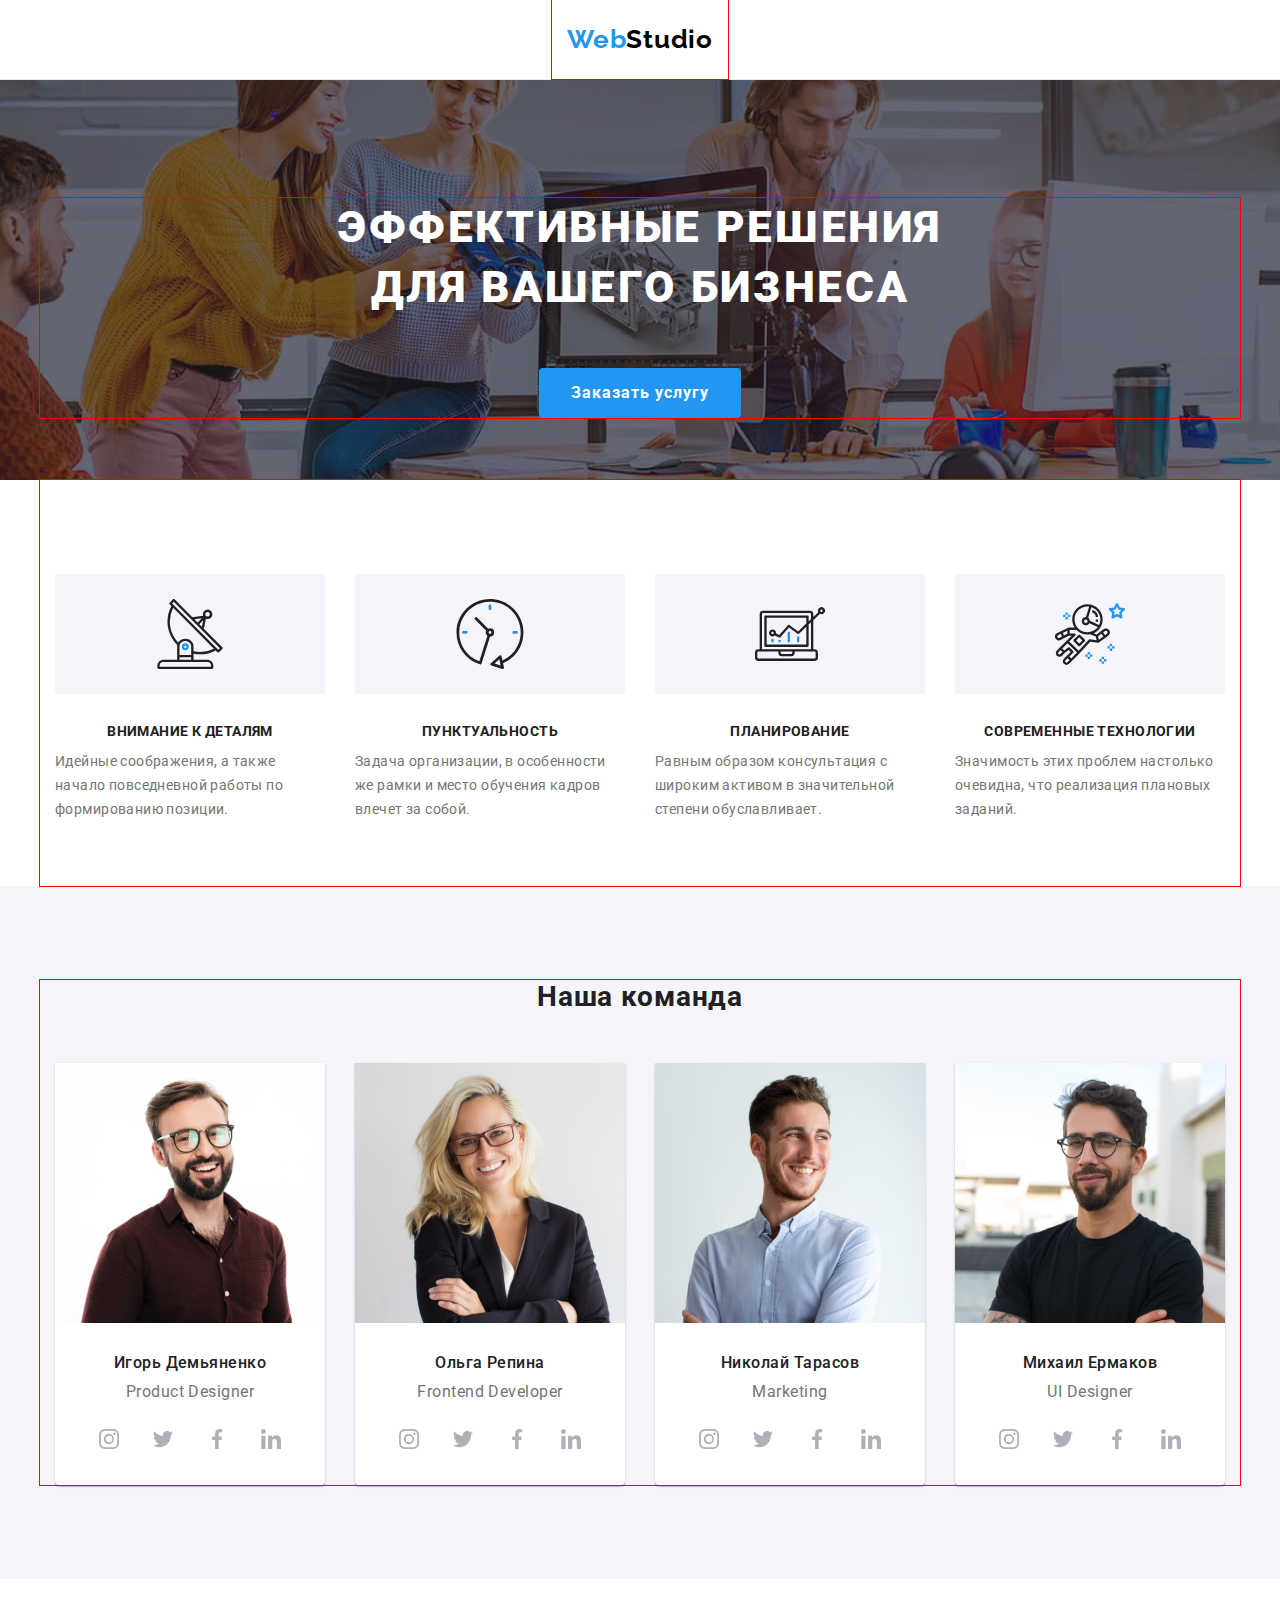
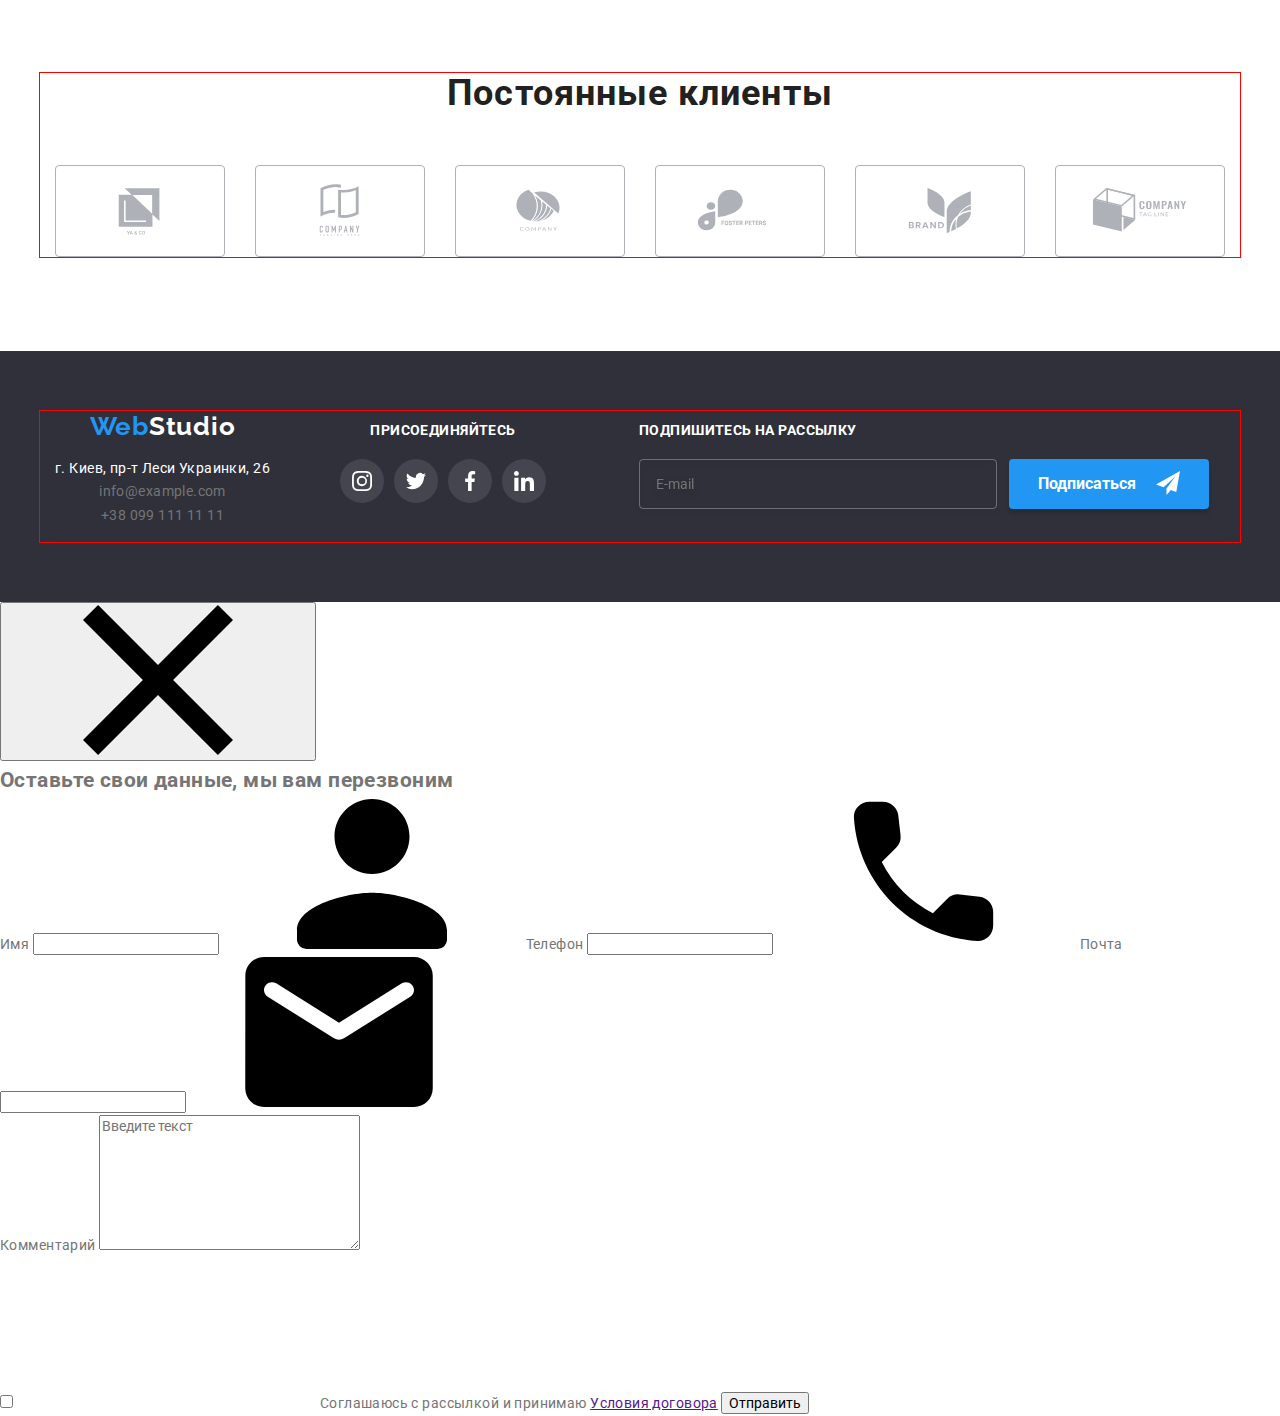
==== index.html @ 46d43404 "cСтилізує портфоліо" ====
<!DOCTYPE html>
<html lang="ru">
  <head>
    <meta charset="UTF-8" />
    <meta http-equiv="X-UA-Compatible" content="IE=edge" />
    <meta name="viewport" content="width=device-width, initial-scale=1.0" />
    <title>Document</title>
    <link rel="preconnect" href="https://fonts.googleapis.com" />
    <link rel="preconnect" href="https://fonts.gstatic.com" crossorigin />
    <link
      href="https://fonts.googleapis.com/css2?family=Raleway:wght@700&family=Roboto:wght@400;500;700;900&display=swap"
      rel="stylesheet"
    />
    <link
      rel="stylesheet"
      href="https://cdnjs.cloudflare.com/ajax/libs/modern-normalize/1.1.0/modern-normalize.min.css"
    />
    <link rel="stylesheet" href="./css/main.min.css" />
  </head>
  <body>
    <header class="page-header">
      <div class="container navigation">
        <nav class="nav">
          <div class="nav-block">
            <a href="./index.html" class="logo"
              ><span class="accent">Web</span>Studio</a
            >
            <button
              class="menu__button is-open"
              type="button"
              aria-expanded="false"
              aria-controls="menu-container"
              data-menu-button
            >
              <svg class="page-header__icon" aria-label="переключатель меню">
                <use
                  class="icon-menu"
                  href="./images/sprite.svg#icon-close_40px"
                ></use>
                <use
                  class="icon-cross"
                  href="./images/sprite.svg#icon-menu_40px"
                ></use>
              </svg>
            </button>
          </div>

          <div class="menu-container" id="menu-container" data-menu>
            <div class="mob-menu tab">
              <ul class="nav__list list">
                <li class="nav__item">
                  <a class="nav__link current" href="./index.html">Студия</a>
                </li>
                <li class="nav__item">
                  <a class="nav__link" href="./portfolio.html">Портфолио</a>
                </li>
                <li class="nav__item">
                  <a class="nav__link" href="">Контакты</a>
                </li>
              </ul>
              <ul class="contacts list">
                <li class="contacts__item--mail">
                  <a href="" class="contacts__link--mail"
                    ><svg class="contacts__icon" width="16px" heigth="12px">
                      <use
                        href="./images/sprite.svg#icon-envelope-hover"
                      ></use></svg
                    >info@devstudio.com</a
                  >
                </li>
                <li class="contacts__item--phone">
                  <a href="" class="contacts__link--phone"
                    ><svg class="contacts__icon" width="10px" heigth="16px">
                      <use href="./images/sprite.svg#icon-Vector"></use></svg
                    >+38 096 111 11 11</a
                  >
                </li>
              </ul>
              <ul class="mob-soc">
                <li class="mob-link"><a href="">Twitter</a></li>
                <li class="mob-link"><a href="">Facebook</a></li>
                <li class="mob-link"><a href="">LinkedIn</a></li>
                <li class="mob-link"><a href="">Instagram</a></li>
              </ul>
            </div>
          </div>
        </nav>
      </div>
    </header>

    <main>
      <!-- Герой -->
      <section class="section hero">
        <div class="container">
          <h1 class="hero__title">Эффективные решения для вашего бизнеса</h1>
          <button class="button" type="button" data-modal-open>
            Заказать услугу
          </button>
        </div>
      </section>

      <section class="section caption">
        <div class="container">
          <h2 class="visually-hidden">Наши приемущества</h2>
          <ul class="about list">
            <li class="about__item">
              <div class="about__image">
                <svg class="about__icon">
                  <use href="./images/sprite.svg#icon-antenna"></use>
                </svg>
              </div>
              <h3 class="about__title">Внимание к деталям</h3>
              <p class="about__text">
                Идейные соображения, а также начало повседневной работы по
                формированию позиции.
              </p>
            </li>
            <li class="about__item">
              <div class="about__image">
                <svg class="about__icon">
                  <use href="./images/sprite.svg#icon-clock"></use>
                </svg>
              </div>
              <h3 class="about__title">Пунктуальность</h3>
              <p class="about__text">
                Задача организации, в особенности же рамки и место обучения
                кадров влечет за собой.
              </p>
            </li>
            <li class="about__item">
              <div class="about__image">
                <svg class="about__icon">
                  <use href="./images/sprite.svg#icon-diagram"></use>
                </svg>
              </div>
              <h3 class="about__title">Планирование</h3>
              <p class="about__text">
                Равным образом консультация с широким активом в значительной
                степени обуславливает.
              </p>
            </li>
            <li class="about__item">
              <div class="about__image">
                <svg class="about__icon">
                  <use href="./images/sprite.svg#icon-astronaut"></use>
                </svg>
              </div>
              <h3 class="about__title">Современные технологии</h3>
              <p class="about__text">
                Значимость этих проблем настолько очевидна, что реализация
                плановых заданий.
              </p>
            </li>
          </ul>
        </div>
      </section>

      <section class="section-work">
        <div class="container">
          <h2 class="section-work__title">Чем мы занимаемся</h2>
          <ul class="section-work__list develop list">
            <li class="develop__item">
              <img
                srcset="./images/box1.jpg 1x, ./images/box1-x2.jpj 2x"
                src="./images/box1.jpg"
                alt="Разработка ПО для ПК"
                width="370"
                height="294"
              />
              <div class="develop__fon">
                <p class="develop__text">Десктопные приложения</p>
              </div>
            </li>
            <li class="develop__item">
              <img
                src="./images/box2.jpg"
                alt="Разработка мобильных приложений"
                width="370"
                height="294"
              />
              <div class="develop__fon">
                <p class="develop__text">Мобильные приложения</p>
              </div>
            </li>
            <li class="develop__item">
              <img
                src="./images/box3.jpg"
                alt="Дизайн студия"
                width="370"
                height="294"
              />
              <div class="develop__fon">
                <p class="develop__text">Дизайнерские решения</p>
              </div>
            </li>
          </ul>
        </div>
      </section>

      <section class="section team">
        <div class="container">
          <h2 class="team__title">Наша команда</h2>
          <ul class="card-set list">
            <li class="card-set__item">
              <img
                class="card-set__image"
                src="./images/img(1).jpg"
                alt="дизайнер"
              />
              <div class="card-set__info">
                <h3 class="card-set__name">Игорь Демьяненко</h3>
                <p class="card-set__text">Product Designer</p>
                <ul class="soc list">
                  <li class="soc__item">
                    <a class="soc__link" href="">
                      <svg class="soc__icon">
                        <use href="./images/sprite.svg#icon-instagram"></use>
                      </svg>
                    </a>
                  </li>
                  <li class="soc__item">
                    <a class="soc__link" href="">
                      <svg class="soc__icon">
                        <use href="./images/sprite.svg#icon-twitter"></use>
                      </svg>
                    </a>
                  </li>
                  <li class="soc__item">
                    <a class="soc__link" href="">
                      <svg class="soc__icon">
                        <use href="./images/sprite.svg#icon-facebook"></use>
                      </svg>
                    </a>
                  </li>
                  <li class="soc__item">
                    <a class="soc__link" href="">
                      <svg class="soc__icon">
                        <use href="./images/sprite.svg#icon-linkedin"></use>
                      </svg>
                    </a>
                  </li>
                </ul>
              </div>
            </li>
            <li class="card-set__item">
              <img
                class="card-set__image"
                srcset="./images/img(2).jpg 1x, ./images/img(2).jpg 2x"
                src="./images/img(2).jpg"
                alt="разработчик"
              />
              <div class="card-set__info">
                <h3 class="card-set__name">Ольга Репина</h3>
                <p class="card-set__text">Frontend Developer</p>
                <ul class="soc list">
                  <li class="soc__item">
                    <a class="soc__link" href="">
                      <svg class="soc__icon">
                        <use href="./images/sprite.svg#icon-instagram"></use>
                      </svg>
                    </a>
                  </li>
                  <li class="soc__item">
                    <a class="soc__link" href="">
                      <svg class="soc__icon">
                        <use href="./images/sprite.svg#icon-twitter"></use>
                      </svg>
                    </a>
                  </li>
                  <li class="soc__item">
                    <a class="soc__link" href="">
                      <svg class="soc__icon">
                        <use href="./images/sprite.svg#icon-facebook"></use>
                      </svg>
                    </a>
                  </li>
                  <li class="soc__item">
                    <a class="soc__link" href="">
                      <svg class="soc__icon">
                        <use href="./images/sprite.svg#icon-linkedin"></use>
                      </svg>
                    </a>
                  </li>
                </ul>
              </div>
            </li>
            <li class="card-set__item">
              <img
                class="card-set__image"
                src="./images/img(3).jpg"
                alt="маркетолог"
              />
              <div class="card-set__info">
                <h3 class="card-set__name">Николай Тарасов</h3>
                <p class="card-set__text">Marketing</p>
                <ul class="soc list">
                  <li class="soc__item">
                    <a class="soc__link" href="">
                      <svg class="soc__icon">
                        <use href="./images/sprite.svg#icon-instagram"></use>
                      </svg>
                    </a>
                  </li>
                  <li class="soc__item">
                    <a class="soc__link" href="">
                      <svg class="soc__icon">
                        <use href="./images/sprite.svg#icon-twitter"></use>
                      </svg>
                    </a>
                  </li>
                  <li class="soc__item">
                    <a class="soc__link" href="">
                      <svg class="soc__icon">
                        <use href="./images/sprite.svg#icon-facebook"></use>
                      </svg>
                    </a>
                  </li>
                  <li class="soc__item">
                    <a class="soc__link" href="">
                      <svg class="soc__icon">
                        <use href="./images/sprite.svg#icon-linkedin"></use>
                      </svg>
                    </a>
                  </li>
                </ul>
              </div>
            </li>
            <li class="card-set__item">
              <img
                class="card-set__image"
                src="./images/img(4).jpg"
                alt="дизайнер"
              />
              <div class="card-set__info">
                <h3 class="card-set__name">Михаил Ермаков</h3>
                <p class="card-set__text">UI Designer</p>
                <ul class="soc list">
                  <li class="soc__item">
                    <a class="soc__link" href="">
                      <svg class="soc__icon">
                        <use href="./images/sprite.svg#icon-instagram"></use>
                      </svg>
                    </a>
                  </li>
                  <li class="soc__item">
                    <a class="soc__link" href="">
                      <svg class="soc__icon">
                        <use href="./images/sprite.svg#icon-twitter"></use>
                      </svg>
                    </a>
                  </li>
                  <li class="soc__item">
                    <a class="soc__link" href="">
                      <svg class="soc__icon">
                        <use href="./images/sprite.svg#icon-facebook"></use>
                      </svg>
                    </a>
                  </li>
                  <li class="soc__item">
                    <a class="soc__link" href="">
                      <svg class="soc__icon">
                        <use href="./images/sprite.svg#icon-linkedin"></use>
                      </svg>
                    </a>
                  </li>
                </ul>
              </div>
            </li>
          </ul>
        </div>
      </section>

      <section class="section clients">
        <div class="container">
          <h2 class="clients__title">Постоянные клиенты</h2>
          <ul class="clients__list">
            <li class="clients__item list">
              <a class="clients__link" href="">
                <svg class="clients__icon">
                  <use href="./images/sprite.svg#icon-Logo1"></use>
                </svg>
              </a>
            </li>
            <li class="clients__item list">
              <a class="clients__link" href="">
                <svg class="clients__icon">
                  <use href="./images/sprite.svg#icon-Logo2"></use>
                </svg>
              </a>
            </li>
            <li class="clients__item list">
              <a class="clients__link" href="">
                <svg class="clients__icon">
                  <use href="./images/sprite.svg#icon-Logo3"></use>
                </svg>
              </a>
            </li>
            <li class="clients__item list">
              <a class="clients__link" href="">
                <svg class="clients__icon">
                  <use href="./images/sprite.svg#icon-Logo4"></use>
                </svg>
              </a>
            </li>
            <li class="clients__item list">
              <a class="clients__link" href="">
                <svg class="clients__icon">
                  <use href="./images/sprite.svg#icon-Logo5"></use>
                </svg>
              </a>
            </li>
            <li class="clients__item list">
              <a class="clients__link" href="">
                <svg class="clients__icon">
                  <use href="./images/sprite.svg#icon-Logo6"></use>
                </svg>
              </a>
            </li>
          </ul>
        </div>
      </section>
    </main>

    <footer class="footer">
      <div class="container">
        <div class="footer__info">
          <div>
            <address class="footer__adress">
              <a class="logo" href="./index.html"
                ><span class="accent">Web</span>Studio</a
              >
              <ul class="footer__list list">
                <li class="footer__item">
                  <a class="footer__link" href=""
                    >г. Киев, пр-т Леси Украинки, 26</a
                  >
                </li>
                <li class="footer__item">
                  <a class="footer__contact" href="mailto:info@example.com"
                    >info@example.com</a
                  >
                </li>
                <li class="footer__item">
                  <a class="footer__contact" href="tel:+380991111111"
                    >+38 099 111 11 11</a
                  >
                </li>
              </ul>
            </address>
          </div>
          <div class="social">
            <h2 class="social__title">Присоединяйтесь</h2>
            <ul class="social__list soclist list">
              <li class="soclist__item">
                <a class="soclist__link" href="">
                  <svg class="soclist__icon">
                    <use href="./images/sprite.svg#icon-instagram"></use>
                  </svg>
                </a>
              </li>
              <li class="soclist__item">
                <a class="soclist__link" href="">
                  <svg class="soclist__icon">
                    <use href="./images/sprite.svg#icon-twitter"></use>
                  </svg>
                </a>
              </li>
              <li class="soclist__item">
                <a class="soclist__link" href="">
                  <svg class="soclist__icon">
                    <use href="./images/sprite.svg#icon-facebook"></use>
                  </svg>
                </a>
              </li>
              <li class="soclist__item">
                <a class="soclist__link" href="">
                  <svg class="soclist__icon">
                    <use href="./images/sprite.svg#icon-linkedin"></use>
                  </svg>
                </a>
              </li>
            </ul>
          </div>
        </div>

        <form class="footer__form subscribe">
          <h2 class="subscribe__title">Подпишитесь на рассылку</h2>
          <div class="input">
            <label type="email" id="email">
              <input
                class="subscribe__input"
                type="email"
                name="email"
                placeholder="E-mail"
              />
            </label>
            <button type="submit" class="subscribe__button">
              Подписаться
              <svg class="subscribe__icon">
                <use href="./images/sprite.svg#icon-icon-send"></use>
              </svg>
            </button>
          </div>
        </form>
      </div>
    </footer>

    <div class="backdrop is-hidden" data-modal>
      <div class="modal">
        <button data-modal-close type="button" class="modal__close">
          <svg class="modal__icon">
            <use href="./images/sprite.svg#icon-close"></use>
          </svg>
        </button>

        <!--МОДАЛЬНОЕ ОКНО  -->

        <form class="form">
          <h2 class="form__title">Оставьте свои данные, мы вам перезвоним</h2>
          <div class="form__field">
            <label class="form__field__lable" type="name"
              >Имя
              <span class="form__field__wrapper">
                <input class="form__field__input" type="text" name="name" />
                <svg class="form__field__icon">
                  <use href="./images/sprite.svg#icon-name"></use>
                </svg>
              </span>
            </label>

            <label class="form__field__lable" type="tel"
              >Телефон
              <span class="form__field__wrapper">
                <input class="form__field__input" type="tel" name="tel" />
                <svg class="form__field__icon">
                  <use href="./images/sprite.svg#icon-phone"></use>
                </svg>
              </span>
            </label>

            <label class="form__field__lable" type="email"
              >Почта
              <span class="form__field__wrapper">
                <input class="form__field__input" type="email" name="email" />
                <svg class="form__field__icon">
                  <use href="./images/sprite.svg#icon-email"></use>
                </svg>
              </span>
            </label>
          </div>

          <div class="form__coment">
            <label class="form__lable" type="coment">Комментарий</label>
            <textarea
              class="form__coment__textarea"
              name="coment"
              id="coment"
              cols="30"
              rows="8"
              placeholder="Введите текст"
            ></textarea>
          </div>

          <label class="form__text">
            <input class="checkbox" type="checkbox" name="checkbox" id="" />
            <svg class="checkbox__icon">
              <use href="./images/sprite.svg#icon-check"></use>
            </svg>
            Соглашаюсь с рассылкой и принимаю
            <span><a class="form__link" href=""> Условия договора</a></span>
          </label>

          <button class="form-button" type="submit">Отправить</button>
        </form>
      </div>
    </div>

    <script src="./js/modal.js"></script>
    <script src="./js/menu.js"></script>
  </body>
</html>
---- css/main.min.css ----
.visually-hidden{position:absolute;width:1px;height:1px;margin:-1px;border:0;padding:0;white-space:normal;clip-path:inset(100%);clip:rect(0 0 0 0);overflow:hidden}body{color:#757575;background-color:#fff;font-family:Roboto,sans-serif;font-weight:400;font-size:14px;line-height:1.71;letter-spacing:0.03em}h1,h2,h3,p{margin:0}img{display:block}ul{padding:0}input,textarea{outline:none}.section-title{color:#212121}.list{list-style:none}.no-scroll{overflow:hidden}.container{width:100%;margin-top:0;padding-left:15px;padding-right:15px;margin-left:auto;margin-right:auto;outline:1px solid red}@media (min-width: 480px){.container{width:480px}}@media (min-width: 768px){.container{width:768px}}@media (min-width: 1200px){.container{width:1200px}}@media screen and (max-width: 479px){.page-header{position:relative;height:60px}.page-header__icon{margin:0;padding:0;width:40px;height:40px;border:none;background-color:transparent}.menu__button{display:inline-flex;margin-right:15px;padding:0;border:none;background-color:transparent}.menu__button .icon-cross{display:none}.menu__button.is-open .icon-cross{display:flex;top:15px;left:15px}.menu__button.is-open .icon-menu{display:none}.nav-block{display:flex;align-items:center}.menu-container{position:absolute;display:none;top:0;left:0;width:100%;height:796px;padding:20px;background-color:bisque}.menu-container.is-open{display:block}}@media screen and (min-width: 480px){.page-header{position:relative;height:60px}.page-header__icon{margin:0;padding:0;width:40px;height:40px;border:none;background-color:transparent}.nav-block{display:flex;align-items:center}.menu__button{display:inline-flex;margin-left:266px;margin-right:15px;padding:0;border:none;background-color:transparent;z-index:999}.menu__button .icon-cross{display:none}.menu__button.is-open .icon-cross{display:flex;top:15px;left:15px}.menu__button.is-open .icon-menu{display:none}.nav__list{margin-top:0;margin-bottom:302px}.contacts{display:flex;margin-top:0;padding-inline-start:0;flex-direction:column-reverse;list-style-type:none}.contacts__item--phone{font-size:34px;line-height:1.18;margin-bottom:32px}.contacts__link--phone{text-decoration:none;color:#2196f3}.contacts__item--mail{font-size:24px;line-height:1.16}.contacts__link--mail{text-decoration:none;color:#757575}.contacts__icon{display:none}.mob-soc{position:relative;display:flex;padding-inline-start:0;list-style-type:none}.mob-link{text-decoration:none;color:#2196f3;margin-right:20px}.menu-container{position:absolute;display:none;z-index:2;background-color:bisque;top:0;left:0;width:100%;height:796px;padding:48px 40px;background-color:#fff}.menu-container.is-open{display:block}}@media screen and (min-width: 768px){.page-header{height:80px}.menu__button{display:none}.nav-block{display:block}}@media screen and (min-width: 480px){.hero{height:400px}.hero__title{margin-left:auto;margin-right:auto;width:360px;line-height:1.62;margin-bottom:30px}}@media screen and (min-width: 768px){.hero{height:400px}.hero__title{margin-left:auto;margin-right:auto;width:360px;line-height:1.62;margin-bottom:30px}}@media screen and (min-width: 1200px){.hero{height:600px}.hero__title{margin-left:auto;margin-right:auto;width:696px;font-size:44px;line-height:1.36;margin-bottom:50px}}@media screen and (max-width: 479px){.about .list{padding-top:40px;padding-bottom:20px}.about .list__image{width:100%}.about .list__text{margin-top:0;margin-block-end:0em;margin-bottom:20px}}@media screen and (min-width: 480px){.about .list{padding-top:60px;padding-bottom:30px}.about .list__image{width:450px}.about .list__text{margin-top:0;margin-block-end:0em;margin-bottom:30px}}@media screen and (min-width: 768px){.about{display:flex;flex-wrap:wrap;margin:0 -15px}.about__image{width:354px}.about__item{width:354px;margin:0 15px}.about__title{text-align:left}}@media screen and (min-width: 1200px){.about{display:flex;margin:0 -15px;padding-top:94px;padding-bottom:64px}.about__image{width:270px}.about__item{width:270px;margin:0 15px}.about__title{text-align:left}}@media screen and (max-width: 479px){.card-set__image{display:block;width:100%;height:auto}.card-set__item:not(:first-child){margin-top:20px}.team{padding-top:40px;padding-bottom:40px}}@media screen and (min-width: 480px){.card-set{padding-top:0px;margin:-15px;margin-bottom:0}.card-set__item{margin-top:30px;margin-bottom:0;margin-left:15px;margin-right:15px}.card-set__item:first-child{margin-top:20px}.card-set__image{width:450px;height:460px}.card-set__name{font-weight:500;font-size:16px;line-height:19px}.team{padding-top:60px;padding-bottom:60px}.team__title{display:inline-block;margin-bottom:30px}}@media screen and (min-width: 768px){.card-set{display:flex;flex-wrap:wrap;margin-bottom:0}.card-set__item{margin-bottom:0}.card-set__item:first-child{margin-top:30px}.card-set__image{width:354px;height:374px}}@media screen and (min-width: 1200px){.card-set{margin-top:-30px;margin-bottom:0}.card-set__image{width:270px;height:260px}.card-set__item{margin-left:15px;margin-right:15px}.team{padding-top:94px;padding-bottom:94px}.team__title{margin-bottom:50px;font-size:36px;line-height:1.16}}@media screen and (min-width: 480px){.clients{margin-top:60px;margin-bottom:60px}.clients__list{display:flex}.clients__title{margin-bottom:15px;font-size:28px;line-height:1.18}.clients__list{margin:-15px;margin-bottom:30px}.clients__link{margin:15px;width:210px;height:92px}}@media screen and (max-width: 479px){.clients{padding-top:60px;padding-bottom:60px}.clients__list{display:block;margin-bottom:0px}.clients .clients__link{width:100%;margin-top:30px}.clients__title{margin-bottom:30px}}@media screen and (min-width: 768px){.clients__link{width:226px}}@media screen and (min-width: 1200px){.clients{margin-top:94px;margin-bottom:94px}.clients__list{margin-top:0;margin-bottom:0}.clients__link{margin:0 15px;width:170px}.clients__title{margin-bottom:50px;font-size:36px;line-height:1.16}}@media screen and (max-width: 479px){.footer{text-align:center;padding-top:60px;padding-bottom:60px}.footer__adress{margin-bottom:40px}.footer__item{text-decoration:none;list-style:none}.footer__list{padding-inline-start:0px}.social{display:inline-block;margin-bottom:60px;justify-content:center}.social__list{margin-top:0;margin-bottom:0px;padding-left:0;list-style:none}.subscribe__input{width:100%;height:50px;margin-bottom:20px}}@media screen and (min-width: 480px){.footer{text-align:center;padding-top:60px;padding-bottom:60px}.footer__adress{margin-bottom:60px}.footer__item{text-decoration:none;list-style:none}.footer__list{padding-inline-start:0px}.social{display:inline-block;margin-bottom:60px}.social__list{margin-top:0;margin-bottom:0px;padding-left:0;list-style:none}.subscribe{display:inline-block}.subscribe__title{margin-top:0}.subscribe__input{display:block;width:450px;height:50px;margin-bottom:20px;outline:none}}@media screen and (min-width: 768px){.footer__info{display:flex;align-items:baseline}.footer__adress{margin-left:60px}.social{margin-left:165px}.subscribe__input{height:56px}}@media screen and (min-width: 1200px){.footer .container{display:flex;align-items:baseline}.footer{align-items:baseline}.footer__adress{margin-bottom:0;margin-left:0}.footer__form{margin-left:93px;text-align:left}.social{margin-bottom:0;margin-left:70px}.subscribe__input{width:358px;height:50px;margin-bottom:0;margin-right:12px}.subscribe .input{display:flex}}.nav{display:none}@media screen and (min-width: 480px){.section.abouts{padding-top:60px;padding-bottom:60px;list-style-type:none}.abouts .works{flex-wrap:wrap;padding:0;margin-bottom:40px}.abouts .works__item:nth-child(-n+3){margin-bottom:15px}.work-card{list-style-type:none}.work-card__img{width:450px;height:294px}.work-card__item:not(:last-child){margin-bottom:30px}}.button{padding:10px 32px;border-radius:4px;border:none;font-family:inherit;font-weight:700;font-size:16px;line-height:1.88;text-align:center;letter-spacing:0.06em;color:#fff;background-color:#2196f3}.contacts{display:block;margin:0 0 0 auto;padding-inline-start:0px}.contacts__link{text-decoration:none;font-weight:500;letter-spacing:0.02em;fill:#757575;transition:color 250ms cubic-bezier(0.4, 0, 0.2, 1),fill 250ms cubic-bezier(0.4, 0, 0.2, 1)}.contacts__link:hover,.contacts__link:focus{color:#2196f3;fill:#2196f3}.contacts__icon{width:16px;height:12px;margin-right:10px}.contacts__item+.contacts__item{margin-left:50px}.abouts .works{display:flex;margin-top:0;margin-bottom:50px;padding-inline-start:0px}.abouts .works__item:not(:last-child){margin-right:8px}.abouts .works__button{padding:6px 22px;border:none;border-radius:4px;outline:none;font-weight:500;font-size:16px;line-height:1.62;letter-spacing:0.03em;color:#212121;background-color:#f5f4fa;transition:background-color 250ms cubic-bezier(0.4, 0, 0.2, 1),color 250ms cubic-bezier(0.4, 0, 0.2, 1),box-shadow 250ms cubic-bezier(0.4, 0, 0.2, 1)}.abouts .works__button:hover,.abouts .works__button:focus{color:#fff;background-color:#2196f3;box-shadow:0px 3px 1px rgba(0,0,0,0.1),0px 1px 2px rgba(0,0,0,0.08),0px 2px 2px rgba(0,0,0,0.12)}.footer__form{position:relative;align-items:baseline;border:none}.subscribe__title{margin-bottom:20px;font-weight:700;font-size:14px;line-height:1.33;letter-spacing:0.03em;text-transform:uppercase}.subscribe__input{padding:0 16px;color:#fff;background-color:transparent;border:1px solid rgba(255,255,255,0.3);filter:drop-shadow(0px 4px 4px rgba(0,0,0,0.15));border-radius:4px;transition:border-color 250ms cubic-bezier(0.4, 0, 0.2, 1)}.subscribe__input:focus{border-color:#2196f3}.subscribe__button{position:relative;margin:0;padding:10px 29px;width:200px;height:50px;text-align:left;font-weight:700;font-size:16px;line-height:1.88;border:none;color:#fff;background-color:#2196f3;box-shadow:0px 4px 4px rgba(0,0,0,0.15);border-radius:4px}.subscribe__icon{position:absolute;bottom:14px;right:29px;width:24px;height:24px;background-color:#2196f3}.logo{font-family:Raleway,sans-serif;font-weight:700;font-size:26px;line-height:1.19;letter-spacing:0.03em;color:#000000;text-decoration:none}.accent{color:#2196f3}.navigation{width:auto;position:relative;list-style:none;display:flex;align-items:center}.nav{position:relative;display:flex;align-items:center}.nav__list{list-style-type:none;display:block;padding-inline-start:0}.nav__item:not(:last-child){margin-bottom:32px}.nav__link{padding-top:0;padding-bottom:0;font-weight:500;font-size:40px;line-height:1.18;letter-spacing:0.02em;text-decoration:none;color:#212121;transition:color 250ms cubic-bezier(0.4, 0, 0.2, 1)}.nav__link:hover,.nav__link:focus{color:#2196f3}.soc{display:flex;justify-content:center;padding-inline-start:0;list-style:none}.soc__item{display:flex;justify-content:center;align-items:center;width:44px;height:44px;border-radius:50%;border-color:transparent;background-color:#fff;transition:background-color 250ms cubic-bezier(0.4, 0, 0.2, 1)}.soc__item:not(:last-child){margin-right:10px}.soc__item:hover,.soc__item:focus{background-color:#2196f3}.soc__link{margin:0;padding:0;width:20px;height:20px}.soc__icon{width:20px;height:20px;fill:#afb1b8;transition:fill 250ms cubic-bezier(0.4, 0, 0.2, 1)}.soc__item:hover .soc__icon,.soc__item:focus .soc__icon{fill:#fff}.card-set{list-style:none;margin:0 -15;padding-inline-start:0}.card-set__item{display:block;background-color:#fff}.card-set__item{box-shadow:0px 1px 3px rgba(0,0,0,0.12),0px 1px 1px rgba(0,0,0,0.14),0px 2px 1px rgba(0,0,0,0.2);border-radius:0px 0px 4px 4px}.card-set__image{display:block}.card-set__info{padding-top:30px;padding-bottom:24px}.card-set__name{margin-top:0;margin-bottom:10px;font-weight:500;font-size:16px;line-height:1.19;letter-spacing:0.03em;color:#212121}.card-set__text{margin-top:0;margin-bottom:16px;font-size:16px;line-height:1.19;letter-spacing:0.03em}.about{list-style:none;margin-top:0;margin-bottom:0;padding-inline-start:0}.about__item{padding-inline-start:0}.about__image{display:flex;justify-content:center;align-items:center;margin-bottom:30px;height:120px;border-radius:4px;background-color:#f5f4fa}.about__icon{width:70px;height:70px}.about__title{margin-top:0;margin-bottom:10px;font-weight:700;font-size:14px;line-height:1.14;letter-spacing:0.03em;text-transform:uppercase;text-align:center;color:#212121}.about__text{font-size:14px;line-height:1.71;letter-spacing:0.03em;color:#757575}.clients{text-align:center}.clients__title{margin-top:0;font-weight:700;text-align:center;letter-spacing:0.03em;color:#212121}.clients__list{flex-wrap:wrap;list-style:none;padding-inline-start:0}.clients__link{display:flex;justify-content:center;height:92px;align-items:center;border:1px solid #afb1b8;border-radius:4px;outline:none;transition:border-color 250ms cubic-bezier(0.4, 0, 0.2, 1)}.clients__link:hover,.clients__link:focus{border-color:#2196f3}.clients__icon{width:106px;height:60px;fill:#afb1b8;transition:fill 250ms cubic-bezier(0.4, 0, 0.2, 1)}.clients__link:hover .clients__icon,.clients__link:focus .clients__icon{fill:#2196f3}.footer{color:#fff;background-color:#2f303a}.footer__adress{font-family:Roboto, sans-serif;font-style:normal;font-size:14px;line-height:1.71;letter-spacing:0.03em}.footer .logo{color:#fff}.footer__link{color:#fff;text-decoration:none;font-size:14px;line-height:1.71;letter-spacing:0.03em;transition:color 250ms cubic-bezier(0.4, 0, 0.2, 1)}.footer__link:hover,.footer__link:focus{color:#2196f3}.footer__contact{text-decoration:none;color:#757575;transition:color 250ms cubic-bezier(0.4, 0, 0.2, 1)}.footer__contact:hover,.footer__contact:focus{color:#2196f3}.social__title{margin-top:0;margin-bottom:20px;font-weight:700;font-size:14px;line-height:1.14;letter-spacing:0.03em;text-transform:uppercase}.social__list{display:flex}.soclist__item:not(:last-child){margin-right:10px}.soclist__link{display:flex;justify-content:center;align-items:center;width:44px;height:44px;border-radius:50%;outline:none;background:rgba(255,255,255,0.1);transition:background-color 250ms cubic-bezier(0.4, 0, 0.2, 1)}.soclist__link:hover,.soclist__link:focus{background-color:#2196f3}.soclist__icon{width:20px;height:20px;fill:#fff}.page-header{display:flex;color:#000000;text-decoration:none;border-bottom:1px solid #ececec}.hero{height:400px;margin-left:auto;margin-right:auto;padding-top:118px;padding-bottom:118px;text-align:center;max-width:1600px;background:linear-gradient(rgba(47,48,58,0.4), rgba(47,48,58,0.4)),url(../images/bcg-foto.jpg);background-position:center;background-color:#c4c4c4;background-repeat:no-repeat;color:#fff}.hero__title{margin-left:auto;margin-right:auto;margin-top:0;font-weight:900;letter-spacing:0.06em;text-transform:uppercase}.team{list-style:none;text-align:center;background-color:#f5f4fa}.team__title{margin-top:0;font-weight:700;font-size:28px;line-height:1.18;text-align:center;letter-spacing:0.03em;color:#212121}.section-work{display:none;padding-top:0}.section-work__list{display:flex}.section-work__title{margin-bottom:50px;font-weight:700;font-size:36px;line-height:1.17;text-align:center;letter-spacing:0.03em;color:#212121}.develop__item{position:relative}.develop__item:not(:last-child){margin-right:30px}.develop__fon{position:absolute;bottom:0;width:370px;height:70px;background-color:rgba(47,48,58,0.8)}.develop__text{position:absolute;top:50%;left:50%;transform:translate(-50%, -50%);font-weight:700;font-size:14px;line-height:1.14;min-width:205px;letter-spacing:0.03em;text-transform:uppercase;color:#fff}.abouts__list{display:flex;flex-wrap:wrap;margin:0;padding-inline-start:0px;justify-content:center}.work-card__item{transition:box-shadow 250ms cubic-bezier(0.4, 0, 0.2, 1)}.work-card__item__item:nth-child(3n){margin-right:0}.work-card__item__item:nth-child(n+7){margin-bottom:0}.work-card__item .work-card__foto{position:relative;overflow:hidden}.work-card__item__foto{position:relative;overflow:hidden}.work-card__item:hover{box-shadow:0px 1px 1px rgba(0,0,0,0.12),0px 4px 4px rgba(0,0,0,0.06),1px 4px 6px rgba(0,0,0,0.16)}.work-card__overlay{position:absolute;top:0;left:0;width:100%;height:100%;padding:77px 24px;color:#fff;background:rgba(33,150,243,0.9);transform:translateY(100%);transition:transform 250ms cubic-bezier(0.4, 0, 0.2, 1)}.work-card__item:hover .work-card__overlay{transform:translateY(0)}.work-card__description{padding:20px 24px;border-right:2px solid #eeeeee;border-left:2px solid #eeeeee;border-bottom:2px solid #eeeeee;text-align:left}.work-card__description__text{font-weight:400;font-size:18px;line-height:1.56;letter-spacing:0.03em}.work-card__title{max-width:322px;margin-bottom:4px;font-weight:700;font-size:18px;line-height:2;letter-spacing:0.06em;color:#212121}
/*# sourceMappingURL=main.min.css.map */
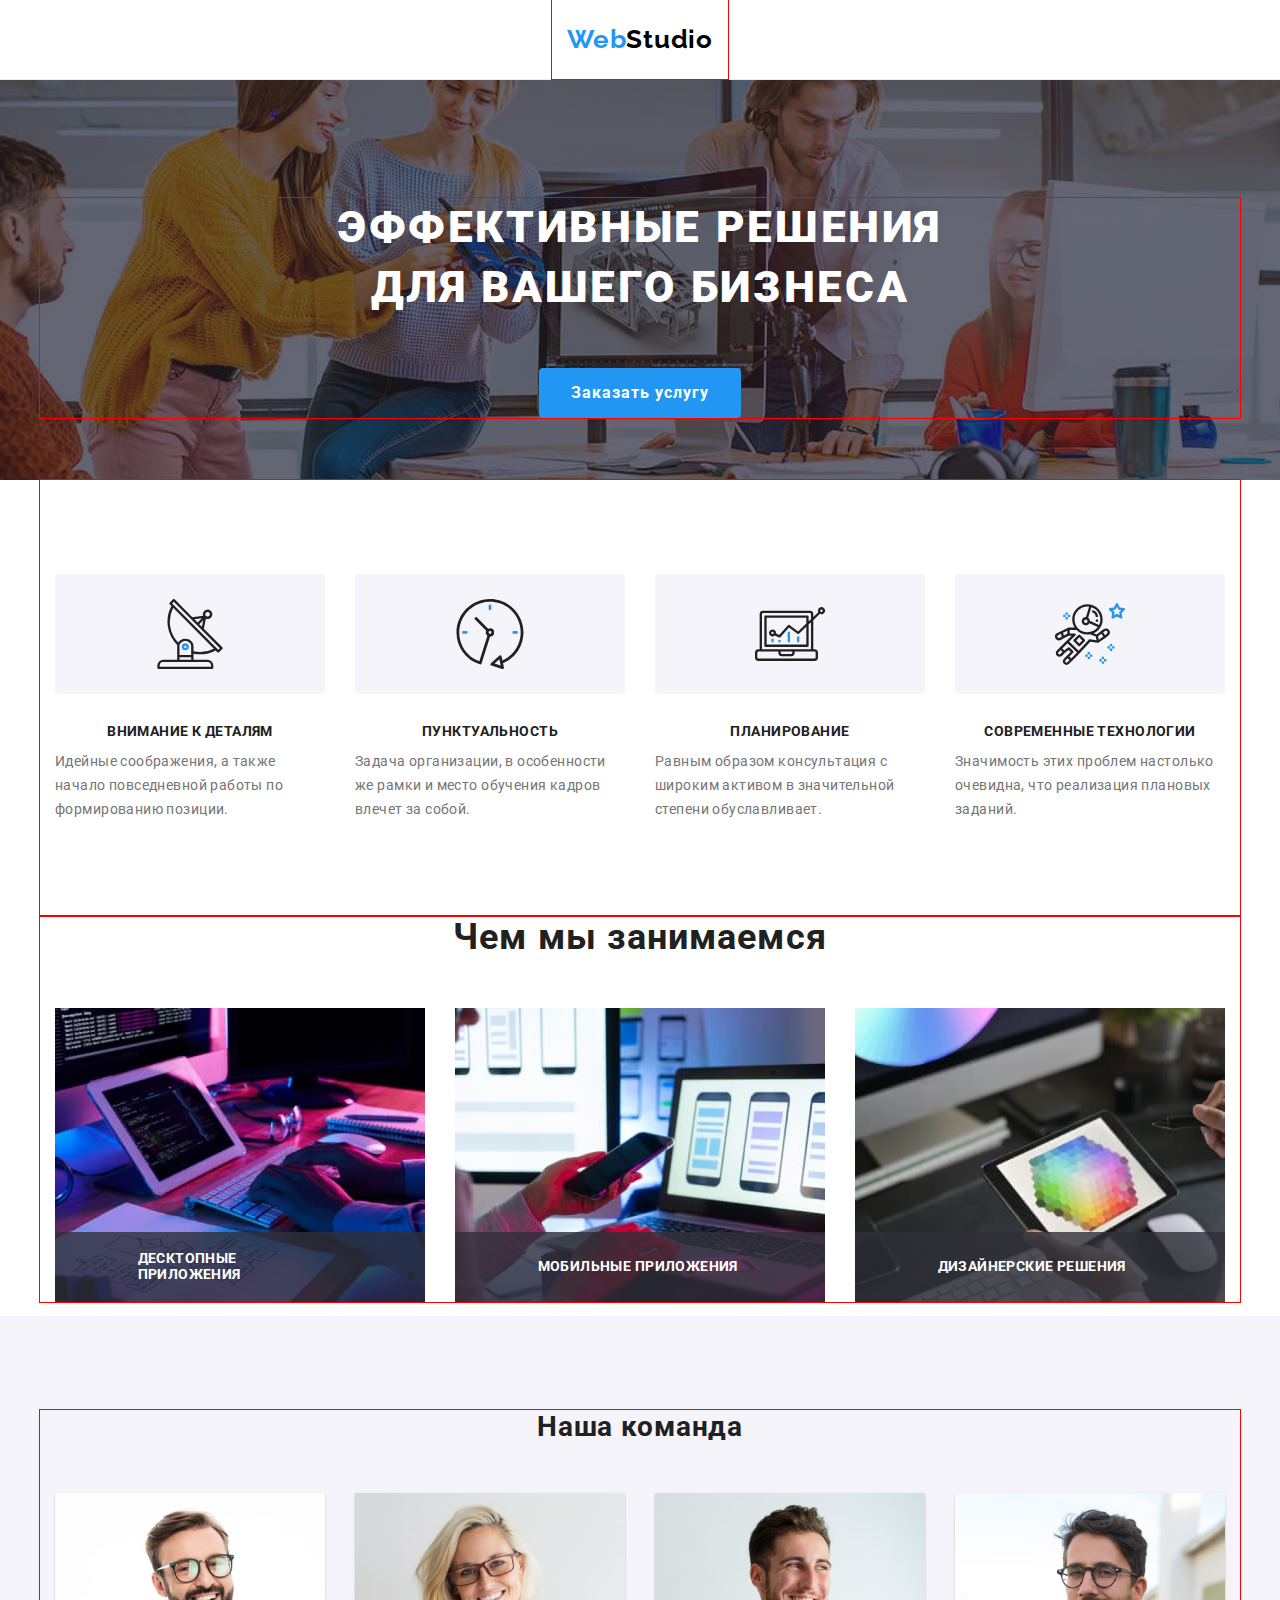
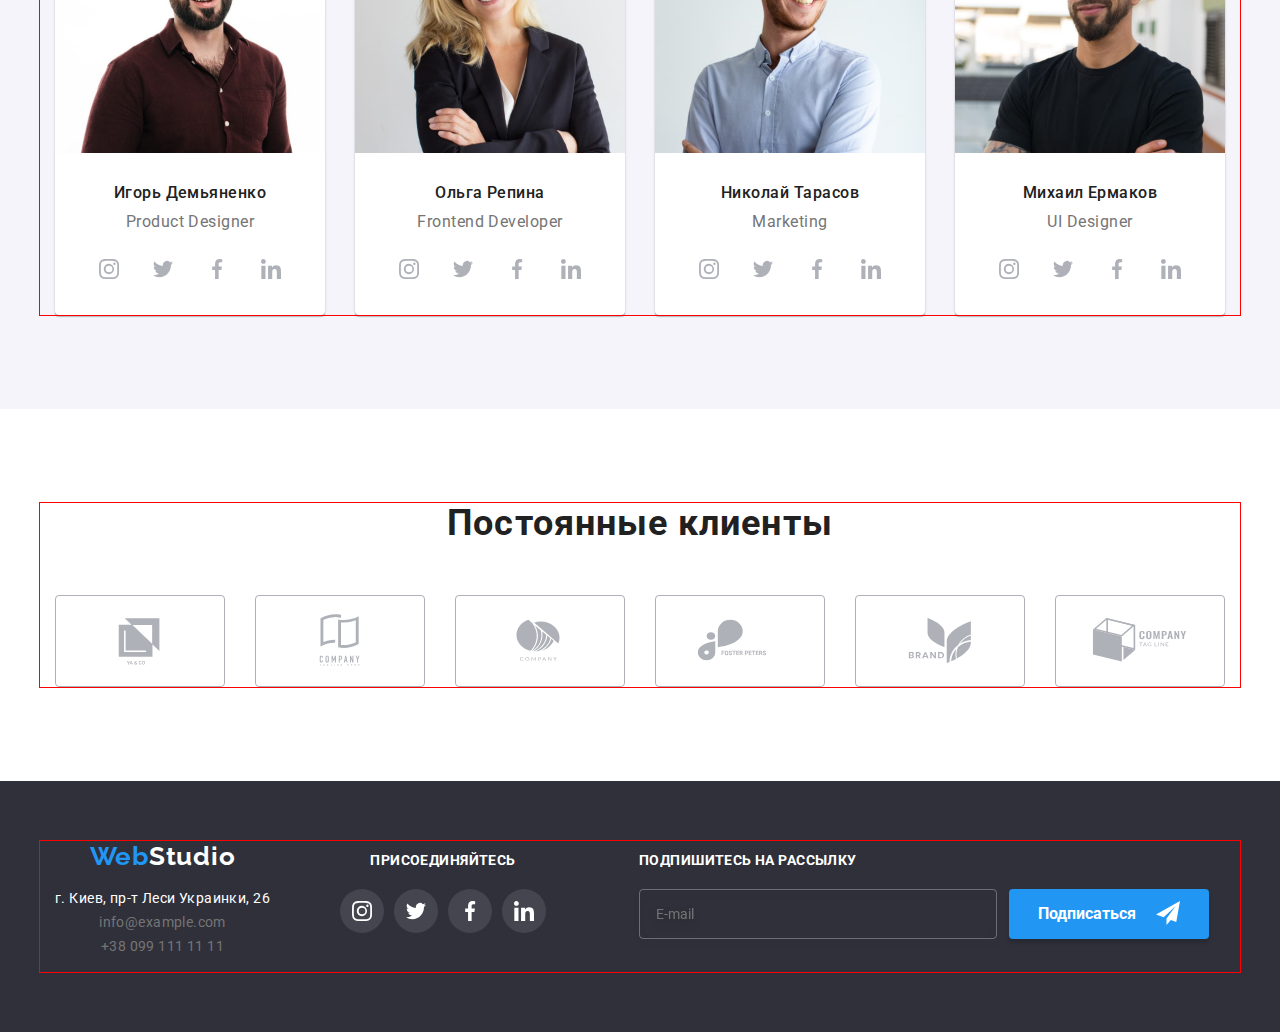
==== commit fa4ef0eb: "Вносить поправки в портфоліо" ====
--- a/index.html
+++ b/index.html
@@ -161,7 +161,7 @@
           <ul class="section-work__list develop list">
             <li class="develop__item">
               <img
-                srcset="./images/box1.jpg 1x, ./images/box1-x2.jpj 2x"
+                srcset="./images/box1.jpg 1x, ./images/box1-x2.jpg 2x"
                 src="./images/box1.jpg"
                 alt="Разработка ПО для ПК"
                 width="370"
--- a/css/main.min.css
+++ b/css/main.min.css
@@ -1,2 +1,2 @@
-.visually-hidden{position:absolute;width:1px;height:1px;margin:-1px;border:0;padding:0;white-space:normal;clip-path:inset(100%);clip:rect(0 0 0 0);overflow:hidden}body{color:#757575;background-color:#fff;font-family:Roboto,sans-serif;font-weight:400;font-size:14px;line-height:1.71;letter-spacing:0.03em}h1,h2,h3,p{margin:0}img{display:block}ul{padding:0}input,textarea{outline:none}.section-title{color:#212121}.list{list-style:none}.no-scroll{overflow:hidden}.container{width:100%;margin-top:0;padding-left:15px;padding-right:15px;margin-left:auto;margin-right:auto;outline:1px solid red}@media (min-width: 480px){.container{width:480px}}@media (min-width: 768px){.container{width:768px}}@media (min-width: 1200px){.container{width:1200px}}@media screen and (max-width: 479px){.page-header{position:relative;height:60px}.page-header__icon{margin:0;padding:0;width:40px;height:40px;border:none;background-color:transparent}.menu__button{display:inline-flex;margin-right:15px;padding:0;border:none;background-color:transparent}.menu__button .icon-cross{display:none}.menu__button.is-open .icon-cross{display:flex;top:15px;left:15px}.menu__button.is-open .icon-menu{display:none}.nav-block{display:flex;align-items:center}.menu-container{position:absolute;display:none;top:0;left:0;width:100%;height:796px;padding:20px;background-color:bisque}.menu-container.is-open{display:block}}@media screen and (min-width: 480px){.page-header{position:relative;height:60px}.page-header__icon{margin:0;padding:0;width:40px;height:40px;border:none;background-color:transparent}.nav-block{display:flex;align-items:center}.menu__button{display:inline-flex;margin-left:266px;margin-right:15px;padding:0;border:none;background-color:transparent;z-index:999}.menu__button .icon-cross{display:none}.menu__button.is-open .icon-cross{display:flex;top:15px;left:15px}.menu__button.is-open .icon-menu{display:none}.nav__list{margin-top:0;margin-bottom:302px}.contacts{display:flex;margin-top:0;padding-inline-start:0;flex-direction:column-reverse;list-style-type:none}.contacts__item--phone{font-size:34px;line-height:1.18;margin-bottom:32px}.contacts__link--phone{text-decoration:none;color:#2196f3}.contacts__item--mail{font-size:24px;line-height:1.16}.contacts__link--mail{text-decoration:none;color:#757575}.contacts__icon{display:none}.mob-soc{position:relative;display:flex;padding-inline-start:0;list-style-type:none}.mob-link{text-decoration:none;color:#2196f3;margin-right:20px}.menu-container{position:absolute;display:none;z-index:2;background-color:bisque;top:0;left:0;width:100%;height:796px;padding:48px 40px;background-color:#fff}.menu-container.is-open{display:block}}@media screen and (min-width: 768px){.page-header{height:80px}.menu__button{display:none}.nav-block{display:block}}@media screen and (min-width: 480px){.hero{height:400px}.hero__title{margin-left:auto;margin-right:auto;width:360px;line-height:1.62;margin-bottom:30px}}@media screen and (min-width: 768px){.hero{height:400px}.hero__title{margin-left:auto;margin-right:auto;width:360px;line-height:1.62;margin-bottom:30px}}@media screen and (min-width: 1200px){.hero{height:600px}.hero__title{margin-left:auto;margin-right:auto;width:696px;font-size:44px;line-height:1.36;margin-bottom:50px}}@media screen and (max-width: 479px){.about .list{padding-top:40px;padding-bottom:20px}.about .list__image{width:100%}.about .list__text{margin-top:0;margin-block-end:0em;margin-bottom:20px}}@media screen and (min-width: 480px){.about .list{padding-top:60px;padding-bottom:30px}.about .list__image{width:450px}.about .list__text{margin-top:0;margin-block-end:0em;margin-bottom:30px}}@media screen and (min-width: 768px){.about{display:flex;flex-wrap:wrap;margin:0 -15px}.about__image{width:354px}.about__item{width:354px;margin:0 15px}.about__title{text-align:left}}@media screen and (min-width: 1200px){.about{display:flex;margin:0 -15px;padding-top:94px;padding-bottom:64px}.about__image{width:270px}.about__item{width:270px;margin:0 15px}.about__title{text-align:left}}@media screen and (max-width: 479px){.card-set__image{display:block;width:100%;height:auto}.card-set__item:not(:first-child){margin-top:20px}.team{padding-top:40px;padding-bottom:40px}}@media screen and (min-width: 480px){.card-set{padding-top:0px;margin:-15px;margin-bottom:0}.card-set__item{margin-top:30px;margin-bottom:0;margin-left:15px;margin-right:15px}.card-set__item:first-child{margin-top:20px}.card-set__image{width:450px;height:460px}.card-set__name{font-weight:500;font-size:16px;line-height:19px}.team{padding-top:60px;padding-bottom:60px}.team__title{display:inline-block;margin-bottom:30px}}@media screen and (min-width: 768px){.card-set{display:flex;flex-wrap:wrap;margin-bottom:0}.card-set__item{margin-bottom:0}.card-set__item:first-child{margin-top:30px}.card-set__image{width:354px;height:374px}}@media screen and (min-width: 1200px){.card-set{margin-top:-30px;margin-bottom:0}.card-set__image{width:270px;height:260px}.card-set__item{margin-left:15px;margin-right:15px}.team{padding-top:94px;padding-bottom:94px}.team__title{margin-bottom:50px;font-size:36px;line-height:1.16}}@media screen and (min-width: 480px){.clients{margin-top:60px;margin-bottom:60px}.clients__list{display:flex}.clients__title{margin-bottom:15px;font-size:28px;line-height:1.18}.clients__list{margin:-15px;margin-bottom:30px}.clients__link{margin:15px;width:210px;height:92px}}@media screen and (max-width: 479px){.clients{padding-top:60px;padding-bottom:60px}.clients__list{display:block;margin-bottom:0px}.clients .clients__link{width:100%;margin-top:30px}.clients__title{margin-bottom:30px}}@media screen and (min-width: 768px){.clients__link{width:226px}}@media screen and (min-width: 1200px){.clients{margin-top:94px;margin-bottom:94px}.clients__list{margin-top:0;margin-bottom:0}.clients__link{margin:0 15px;width:170px}.clients__title{margin-bottom:50px;font-size:36px;line-height:1.16}}@media screen and (max-width: 479px){.footer{text-align:center;padding-top:60px;padding-bottom:60px}.footer__adress{margin-bottom:40px}.footer__item{text-decoration:none;list-style:none}.footer__list{padding-inline-start:0px}.social{display:inline-block;margin-bottom:60px;justify-content:center}.social__list{margin-top:0;margin-bottom:0px;padding-left:0;list-style:none}.subscribe__input{width:100%;height:50px;margin-bottom:20px}}@media screen and (min-width: 480px){.footer{text-align:center;padding-top:60px;padding-bottom:60px}.footer__adress{margin-bottom:60px}.footer__item{text-decoration:none;list-style:none}.footer__list{padding-inline-start:0px}.social{display:inline-block;margin-bottom:60px}.social__list{margin-top:0;margin-bottom:0px;padding-left:0;list-style:none}.subscribe{display:inline-block}.subscribe__title{margin-top:0}.subscribe__input{display:block;width:450px;height:50px;margin-bottom:20px;outline:none}}@media screen and (min-width: 768px){.footer__info{display:flex;align-items:baseline}.footer__adress{margin-left:60px}.social{margin-left:165px}.subscribe__input{height:56px}}@media screen and (min-width: 1200px){.footer .container{display:flex;align-items:baseline}.footer{align-items:baseline}.footer__adress{margin-bottom:0;margin-left:0}.footer__form{margin-left:93px;text-align:left}.social{margin-bottom:0;margin-left:70px}.subscribe__input{width:358px;height:50px;margin-bottom:0;margin-right:12px}.subscribe .input{display:flex}}.nav{display:none}@media screen and (min-width: 480px){.section.abouts{padding-top:60px;padding-bottom:60px;list-style-type:none}.abouts .works{flex-wrap:wrap;padding:0;margin-bottom:40px}.abouts .works__item:nth-child(-n+3){margin-bottom:15px}.work-card{list-style-type:none}.work-card__img{width:450px;height:294px}.work-card__item:not(:last-child){margin-bottom:30px}}.button{padding:10px 32px;border-radius:4px;border:none;font-family:inherit;font-weight:700;font-size:16px;line-height:1.88;text-align:center;letter-spacing:0.06em;color:#fff;background-color:#2196f3}.contacts{display:block;margin:0 0 0 auto;padding-inline-start:0px}.contacts__link{text-decoration:none;font-weight:500;letter-spacing:0.02em;fill:#757575;transition:color 250ms cubic-bezier(0.4, 0, 0.2, 1),fill 250ms cubic-bezier(0.4, 0, 0.2, 1)}.contacts__link:hover,.contacts__link:focus{color:#2196f3;fill:#2196f3}.contacts__icon{width:16px;height:12px;margin-right:10px}.contacts__item+.contacts__item{margin-left:50px}.abouts .works{display:flex;margin-top:0;margin-bottom:50px;padding-inline-start:0px}.abouts .works__item:not(:last-child){margin-right:8px}.abouts .works__button{padding:6px 22px;border:none;border-radius:4px;outline:none;font-weight:500;font-size:16px;line-height:1.62;letter-spacing:0.03em;color:#212121;background-color:#f5f4fa;transition:background-color 250ms cubic-bezier(0.4, 0, 0.2, 1),color 250ms cubic-bezier(0.4, 0, 0.2, 1),box-shadow 250ms cubic-bezier(0.4, 0, 0.2, 1)}.abouts .works__button:hover,.abouts .works__button:focus{color:#fff;background-color:#2196f3;box-shadow:0px 3px 1px rgba(0,0,0,0.1),0px 1px 2px rgba(0,0,0,0.08),0px 2px 2px rgba(0,0,0,0.12)}.footer__form{position:relative;align-items:baseline;border:none}.subscribe__title{margin-bottom:20px;font-weight:700;font-size:14px;line-height:1.33;letter-spacing:0.03em;text-transform:uppercase}.subscribe__input{padding:0 16px;color:#fff;background-color:transparent;border:1px solid rgba(255,255,255,0.3);filter:drop-shadow(0px 4px 4px rgba(0,0,0,0.15));border-radius:4px;transition:border-color 250ms cubic-bezier(0.4, 0, 0.2, 1)}.subscribe__input:focus{border-color:#2196f3}.subscribe__button{position:relative;margin:0;padding:10px 29px;width:200px;height:50px;text-align:left;font-weight:700;font-size:16px;line-height:1.88;border:none;color:#fff;background-color:#2196f3;box-shadow:0px 4px 4px rgba(0,0,0,0.15);border-radius:4px}.subscribe__icon{position:absolute;bottom:14px;right:29px;width:24px;height:24px;background-color:#2196f3}.logo{font-family:Raleway,sans-serif;font-weight:700;font-size:26px;line-height:1.19;letter-spacing:0.03em;color:#000000;text-decoration:none}.accent{color:#2196f3}.navigation{width:auto;position:relative;list-style:none;display:flex;align-items:center}.nav{position:relative;display:flex;align-items:center}.nav__list{list-style-type:none;display:block;padding-inline-start:0}.nav__item:not(:last-child){margin-bottom:32px}.nav__link{padding-top:0;padding-bottom:0;font-weight:500;font-size:40px;line-height:1.18;letter-spacing:0.02em;text-decoration:none;color:#212121;transition:color 250ms cubic-bezier(0.4, 0, 0.2, 1)}.nav__link:hover,.nav__link:focus{color:#2196f3}.soc{display:flex;justify-content:center;padding-inline-start:0;list-style:none}.soc__item{display:flex;justify-content:center;align-items:center;width:44px;height:44px;border-radius:50%;border-color:transparent;background-color:#fff;transition:background-color 250ms cubic-bezier(0.4, 0, 0.2, 1)}.soc__item:not(:last-child){margin-right:10px}.soc__item:hover,.soc__item:focus{background-color:#2196f3}.soc__link{margin:0;padding:0;width:20px;height:20px}.soc__icon{width:20px;height:20px;fill:#afb1b8;transition:fill 250ms cubic-bezier(0.4, 0, 0.2, 1)}.soc__item:hover .soc__icon,.soc__item:focus .soc__icon{fill:#fff}.card-set{list-style:none;margin:0 -15;padding-inline-start:0}.card-set__item{display:block;background-color:#fff}.card-set__item{box-shadow:0px 1px 3px rgba(0,0,0,0.12),0px 1px 1px rgba(0,0,0,0.14),0px 2px 1px rgba(0,0,0,0.2);border-radius:0px 0px 4px 4px}.card-set__image{display:block}.card-set__info{padding-top:30px;padding-bottom:24px}.card-set__name{margin-top:0;margin-bottom:10px;font-weight:500;font-size:16px;line-height:1.19;letter-spacing:0.03em;color:#212121}.card-set__text{margin-top:0;margin-bottom:16px;font-size:16px;line-height:1.19;letter-spacing:0.03em}.about{list-style:none;margin-top:0;margin-bottom:0;padding-inline-start:0}.about__item{padding-inline-start:0}.about__image{display:flex;justify-content:center;align-items:center;margin-bottom:30px;height:120px;border-radius:4px;background-color:#f5f4fa}.about__icon{width:70px;height:70px}.about__title{margin-top:0;margin-bottom:10px;font-weight:700;font-size:14px;line-height:1.14;letter-spacing:0.03em;text-transform:uppercase;text-align:center;color:#212121}.about__text{font-size:14px;line-height:1.71;letter-spacing:0.03em;color:#757575}.clients{text-align:center}.clients__title{margin-top:0;font-weight:700;text-align:center;letter-spacing:0.03em;color:#212121}.clients__list{flex-wrap:wrap;list-style:none;padding-inline-start:0}.clients__link{display:flex;justify-content:center;height:92px;align-items:center;border:1px solid #afb1b8;border-radius:4px;outline:none;transition:border-color 250ms cubic-bezier(0.4, 0, 0.2, 1)}.clients__link:hover,.clients__link:focus{border-color:#2196f3}.clients__icon{width:106px;height:60px;fill:#afb1b8;transition:fill 250ms cubic-bezier(0.4, 0, 0.2, 1)}.clients__link:hover .clients__icon,.clients__link:focus .clients__icon{fill:#2196f3}.footer{color:#fff;background-color:#2f303a}.footer__adress{font-family:Roboto, sans-serif;font-style:normal;font-size:14px;line-height:1.71;letter-spacing:0.03em}.footer .logo{color:#fff}.footer__link{color:#fff;text-decoration:none;font-size:14px;line-height:1.71;letter-spacing:0.03em;transition:color 250ms cubic-bezier(0.4, 0, 0.2, 1)}.footer__link:hover,.footer__link:focus{color:#2196f3}.footer__contact{text-decoration:none;color:#757575;transition:color 250ms cubic-bezier(0.4, 0, 0.2, 1)}.footer__contact:hover,.footer__contact:focus{color:#2196f3}.social__title{margin-top:0;margin-bottom:20px;font-weight:700;font-size:14px;line-height:1.14;letter-spacing:0.03em;text-transform:uppercase}.social__list{display:flex}.soclist__item:not(:last-child){margin-right:10px}.soclist__link{display:flex;justify-content:center;align-items:center;width:44px;height:44px;border-radius:50%;outline:none;background:rgba(255,255,255,0.1);transition:background-color 250ms cubic-bezier(0.4, 0, 0.2, 1)}.soclist__link:hover,.soclist__link:focus{background-color:#2196f3}.soclist__icon{width:20px;height:20px;fill:#fff}.page-header{display:flex;color:#000000;text-decoration:none;border-bottom:1px solid #ececec}.hero{height:400px;margin-left:auto;margin-right:auto;padding-top:118px;padding-bottom:118px;text-align:center;max-width:1600px;background:linear-gradient(rgba(47,48,58,0.4), rgba(47,48,58,0.4)),url(../images/bcg-foto.jpg);background-position:center;background-color:#c4c4c4;background-repeat:no-repeat;color:#fff}.hero__title{margin-left:auto;margin-right:auto;margin-top:0;font-weight:900;letter-spacing:0.06em;text-transform:uppercase}.team{list-style:none;text-align:center;background-color:#f5f4fa}.team__title{margin-top:0;font-weight:700;font-size:28px;line-height:1.18;text-align:center;letter-spacing:0.03em;color:#212121}.section-work{display:none;padding-top:0}.section-work__list{display:flex}.section-work__title{margin-bottom:50px;font-weight:700;font-size:36px;line-height:1.17;text-align:center;letter-spacing:0.03em;color:#212121}.develop__item{position:relative}.develop__item:not(:last-child){margin-right:30px}.develop__fon{position:absolute;bottom:0;width:370px;height:70px;background-color:rgba(47,48,58,0.8)}.develop__text{position:absolute;top:50%;left:50%;transform:translate(-50%, -50%);font-weight:700;font-size:14px;line-height:1.14;min-width:205px;letter-spacing:0.03em;text-transform:uppercase;color:#fff}.abouts__list{display:flex;flex-wrap:wrap;margin:0;padding-inline-start:0px;justify-content:center}.work-card__item{transition:box-shadow 250ms cubic-bezier(0.4, 0, 0.2, 1)}.work-card__item__item:nth-child(3n){margin-right:0}.work-card__item__item:nth-child(n+7){margin-bottom:0}.work-card__item .work-card__foto{position:relative;overflow:hidden}.work-card__item__foto{position:relative;overflow:hidden}.work-card__item:hover{box-shadow:0px 1px 1px rgba(0,0,0,0.12),0px 4px 4px rgba(0,0,0,0.06),1px 4px 6px rgba(0,0,0,0.16)}.work-card__overlay{position:absolute;top:0;left:0;width:100%;height:100%;padding:77px 24px;color:#fff;background:rgba(33,150,243,0.9);transform:translateY(100%);transition:transform 250ms cubic-bezier(0.4, 0, 0.2, 1)}.work-card__item:hover .work-card__overlay{transform:translateY(0)}.work-card__description{padding:20px 24px;border-right:2px solid #eeeeee;border-left:2px solid #eeeeee;border-bottom:2px solid #eeeeee;text-align:left}.work-card__description__text{font-weight:400;font-size:18px;line-height:1.56;letter-spacing:0.03em}.work-card__title{max-width:322px;margin-bottom:4px;font-weight:700;font-size:18px;line-height:2;letter-spacing:0.06em;color:#212121}
+.visually-hidden{position:absolute;width:1px;height:1px;margin:-1px;border:0;padding:0;white-space:normal;clip-path:inset(100%);clip:rect(0 0 0 0);overflow:hidden}body{color:#757575;background-color:#fff;font-family:Roboto,sans-serif;font-weight:400;font-size:14px;line-height:1.71;letter-spacing:0.03em}h1,h2,h3,p{margin:0}img{display:block}ul{padding:0}input,textarea{outline:none}.section-title{color:#212121}.list{list-style:none}.no-scroll{overflow:hidden}.container{margin-top:0;padding-left:15px;padding-right:15px;margin-left:auto;margin-right:auto;outline:1px solid red}@media (min-width: 480px){.container{width:480px}}@media (min-width: 768px){.container{width:768px}}@media (min-width: 1200px){.container{width:1200px}}@media screen and (min-width: 480px){.section-work{display:none;padding-top:0}.page-header{position:relative;height:60px}.page-header__icon{margin:0;padding:0;width:40px;height:40px;border:none;background-color:transparent}.nav-block{display:flex;align-items:center}.menu__button{display:inline-flex;margin-left:250px;margin-right:15px;padding:0;border:none;background-color:transparent;z-index:999}.menu__button .icon-cross{display:none}.menu__button.is-open .icon-cross{display:flex;top:15px;left:15px}.menu__button.is-open .icon-menu{display:none}.nav__list{margin-top:0;margin-bottom:302px}.contacts{display:flex;margin-top:0;padding-inline-start:0;flex-direction:column-reverse;list-style-type:none}.contacts__item--phone{font-size:34px;line-height:1.18;margin-bottom:32px}.contacts__link--phone{text-decoration:none;color:#2196f3}.contacts__item--mail{font-size:24px;line-height:1.16}.contacts__link--mail{text-decoration:none;color:#757575}.contacts__icon{display:none}.mob-soc{position:relative;display:flex;padding-inline-start:0;list-style-type:none}.mob-link{text-decoration:none;color:#2196f3;margin-right:20px}.menu-container{position:absolute;display:none;z-index:2;background-color:bisque;top:0;left:0;width:100%;height:796px;padding:48px 40px;background-color:#fff}.menu-container.is-open{display:block}}@media screen and (min-width: 768px){.page-header{height:80px}.menu__button{display:none}.nav-block{display:block}}@media screen and (min-width: 480px){.hero{height:400px}.hero__title{margin-left:auto;margin-right:auto;width:360px;line-height:1.62;margin-bottom:30px}}@media screen and (min-width: 768px){.hero{height:400px}.hero__title{margin-left:auto;margin-right:auto;width:360px;line-height:1.62;margin-bottom:30px}}@media screen and (min-width: 1200px){.hero{height:600px}.hero__title{margin-left:auto;margin-right:auto;width:696px;font-size:44px;line-height:1.36;margin-bottom:50px}}@media screen and (max-width: 479px){.about .list{padding-top:40px;padding-bottom:20px}.about .list__image{width:100%}.about .list__text{margin-top:0;margin-block-end:0em;margin-bottom:20px}}@media screen and (min-width: 480px){.about{padding-top:60px;padding-bottom:30px}.about__image{width:450px}.about__text{margin-top:0;margin-block-end:0em;margin-bottom:30px}}@media screen and (min-width: 768px){.about{display:flex;flex-wrap:wrap;margin:0 -15px}.about__image{width:354px}.about__item{width:354px;margin:0 15px}.about__title{text-align:left}}@media screen and (min-width: 1200px){.about{display:flex;margin:0 -15px;padding-top:94px;padding-bottom:64px}.about__image{width:270px}.about__item{width:270px;margin:0 15px}.about__title{text-align:left}}@media screen and (max-width: 479px){.card-set__image{display:block;width:100%;height:auto}.card-set__item:not(:first-child){margin-top:20px}.team{padding-top:40px;padding-bottom:40px}}@media screen and (min-width: 480px){.card-set{padding-top:0px;margin:-15px;margin-bottom:0}.card-set__item{margin-top:30px;margin-bottom:0;margin-left:15px;margin-right:15px}.card-set__item:first-child{margin-top:20px}.card-set__image{width:450px;height:460px}.card-set__name{font-weight:500;font-size:16px;line-height:19px}.team{padding-top:60px;padding-bottom:60px}.team__title{display:inline-block;margin-bottom:30px}}@media screen and (min-width: 768px){.card-set{display:flex;flex-wrap:wrap;margin-bottom:0}.card-set__item{margin-bottom:0}.card-set__item:first-child{margin-top:30px}.card-set__image{width:354px;height:374px}}@media screen and (min-width: 1200px){.card-set{margin-top:-30px;margin-bottom:0}.card-set__image{width:270px;height:260px}.card-set__item{margin-left:15px;margin-right:15px}.team{padding-top:94px;padding-bottom:94px}.team__title{margin-bottom:50px;font-size:36px;line-height:1.16}}@media screen and (min-width: 480px){.clients{margin-top:60px;margin-bottom:60px}.clients__list{display:flex}.clients__title{margin-bottom:15px;font-size:28px;line-height:1.18}.clients__list{margin:-15px;margin-bottom:30px}.clients__link{margin:15px;width:210px;height:92px}}@media screen and (max-width: 479px){.clients{padding-top:60px;padding-bottom:60px}.clients__list{display:block;margin-bottom:0px}.clients .clients__link{width:100%;margin-top:30px}.clients__title{margin-bottom:30px}}@media screen and (min-width: 768px){.clients__link{width:226px}}@media screen and (min-width: 1200px){.clients{margin-top:94px;margin-bottom:94px}.clients__list{margin-top:0;margin-bottom:0}.clients__link{margin:0 15px;width:170px}.clients__title{margin-bottom:50px;font-size:36px;line-height:1.16}}@media screen and (max-width: 479px){.footer{text-align:center;padding-top:60px;padding-bottom:60px}.footer__adress{margin-bottom:40px}.footer__item{text-decoration:none;list-style:none}.footer__list{padding-inline-start:0px}.social{display:inline-block;margin-bottom:60px;justify-content:center}.social__list{margin-top:0;margin-bottom:0px;padding-left:0;list-style:none}.subscribe__input{width:100%;height:50px;margin-bottom:20px}}@media screen and (min-width: 480px){.footer{text-align:center;padding-top:60px;padding-bottom:60px}.footer__adress{margin-bottom:60px}.footer__item{text-decoration:none;list-style:none}.footer__list{padding-inline-start:0px}.social{display:inline-block;margin-bottom:60px}.social__list{margin-top:0;margin-bottom:0px;padding-left:0;list-style:none}.subscribe{display:inline-block}.subscribe__title{margin-top:0}.subscribe__input{display:block;width:450px;height:50px;margin-bottom:20px;outline:none}}@media screen and (min-width: 768px){.footer__info{display:flex;align-items:baseline}.footer__adress{margin-left:60px}.social{margin-left:165px}.subscribe__input{height:56px}}@media screen and (min-width: 1200px){.footer .container{display:flex;align-items:baseline}.footer{align-items:baseline}.footer__adress{margin-bottom:0;margin-left:0}.footer__form{margin-left:93px;text-align:left}.social{margin-bottom:0;margin-left:70px}.subscribe__input{width:358px;height:50px;margin-bottom:0;margin-right:12px}.subscribe .input{display:flex}}.nav{display:none}@media screen and (min-width: 480px){.section.abouts{padding-top:60px;padding-bottom:60px;list-style-type:none}.abouts .works{flex-wrap:wrap;padding:0;margin-bottom:25px}.abouts .works__item:nth-child(-n+3){margin-bottom:15px}.work-card{list-style-type:none}.work-card__img{width:450px;height:294px}.work-card__item{display:block;margin:15px}.work-card__item:last-child{margin-bottom:0}.work-card__description{padding:20px 24px}}@media screen and (min-width: 768px){.abouts .works{margin-bottom:30px;justify-content:center}.abouts__list.work-card{margin:-30px}.work-card__img{width:354px;height:294px}.work-card__item:last-child{margin-right:auto;margin-left:30px}.work-card__description{width:354px}}@media screen and (min-width: 480px){.modal{width:450px;height:609px}}@media screen and (min-width: 1200px){.section-work{display:block;padding-top:0}}.backdrop{position:fixed;top:0;left:0;width:100%;height:100%;background-color:rgba(0,0,0,0.2);opacity:1;transition:opacity 500ms cubic-bezier(0.4, 0, 0.2, 1),visibility 500ms cubic-bezier(0.4, 0, 0.2, 1)}.backdrop.is-hidden{visibility:hidden;opacity:0;pointer-events:none}.button{padding:10px 32px;border-radius:4px;border:none;font-family:inherit;font-weight:700;font-size:16px;line-height:1.88;text-align:center;letter-spacing:0.06em;color:#fff;background-color:#2196f3}.checkbox{position:absolute;width:1px;height:1px;margin:-1px;border:0;padding:0;white-space:normal;clip-path:inset(100%);clip:rect(0 0 0 0);overflow:hidden}.checkbox__icon{position:absolute;top:50%;left:0;transform:translateY(-50%);margin-left:12px;display:inline-block;width:15px;height:15px;border-radius:4px;border:2px solid #212121;transition:background 250ms cubic-bezier(0.4, 0, 0.2, 1)}.checkbox:checked+.checkbox__icon{border-color:#2196f3;background-color:#2196f3;background-size:contain;background-origin:border-box}.checkbox:focus+.checkbox__icon{border-color:#2196f3}.contacts{display:block;margin:0 0 0 auto;padding-inline-start:0px}.contacts__link{text-decoration:none;font-weight:500;letter-spacing:0.02em;fill:#757575;transition:color 250ms cubic-bezier(0.4, 0, 0.2, 1),fill 250ms cubic-bezier(0.4, 0, 0.2, 1)}.contacts__link:hover,.contacts__link:focus{color:#2196f3;fill:#2196f3}.contacts__icon{width:16px;height:12px;margin-right:10px}.contacts__item+.contacts__item{margin-left:50px}.abouts .works{display:flex;margin-top:0;padding-inline-start:0px}.abouts .works__item:not(:last-child){margin-right:8px}.abouts .works__button{padding:6px 22px;border:none;border-radius:4px;outline:none;font-weight:500;font-size:16px;line-height:1.62;letter-spacing:0.03em;color:#212121;background-color:#f5f4fa;transition:background-color 250ms cubic-bezier(0.4, 0, 0.2, 1),color 250ms cubic-bezier(0.4, 0, 0.2, 1),box-shadow 250ms cubic-bezier(0.4, 0, 0.2, 1)}.abouts .works__button:hover,.abouts .works__button:focus{color:#fff;background-color:#2196f3;box-shadow:0px 3px 1px rgba(0,0,0,0.1),0px 1px 2px rgba(0,0,0,0.08),0px 2px 2px rgba(0,0,0,0.12)}.form{position:relative;display:block;width:448px;margin-left:auto;margin-right:auto;padding:40px 0}.form__title{margin-bottom:10px;font-weight:700;font-size:20px;line-height:1.15;text-align:center;letter-spacing:0.03em;color:#212121}.form__text{position:relative;padding-left:36px;font-size:14px;line-height:1.7;letter-spacing:0.03em}.form__link{text-decoration:none;color:#2196f3;border-bottom:1px solid #2196f3}.form__field{display:flex;flex-direction:column}.form__field__lable{font-size:12px;line-height:1.16;letter-spacing:0.01em;color:#757575}.form__field__wrapper{position:relative}.form__field__input{width:100%;height:40px;margin-top:4px;margin-bottom:10px;padding:12px 12px 12px 42px;border:1px solid rgba(33,33,33,0.2);border-radius:4px;transition:border-color 250ms cubic-bezier(0.4, 0, 0.2, 1)}.form__field__input:focus{border-color:#2196f3}.form__field__icon{position:absolute;left:14px;top:0;width:15px;height:15px;transition:fill 250ms cubic-bezier(0.4, 0, 0.2, 1)}.form__field__input:focus+.form__field__icon{fill:#2196f3}.form__coment{display:flex;flex-direction:column}.form__coment__textarea{resize:none;height:120px;margin-top:4px;margin-bottom:20px;padding:12px 16px;border:1px solid rgba(33,33,33,0.2);border-radius:4px;font-size:14px;line-height:1.14;letter-spacing:0.01em;color:var(--title-text-color);transition:border-color 250ms cubic-bezier(0.4, 0, 0.2, 1);color:rgba(117,117,117,0.5)}.form__coment__textarea:focus{border-color:#2196f3}.form-button{margin-left:120px;margin-top:30px;padding:10px 56px;color:#fff;background:#2196f3;box-shadow:0px 4px 4px rgba(0,0,0,0.15);border:none;border-radius:4px;transition:background 250ms cubic-bezier(0.4, 0, 0.2, 1)}.form-button .form-button:hover,.form-button .form-button:focus{background:#188ce8;box-shadow:0px 4px 4px rgba(0,0,0,0.15)}.footer__form{position:relative;align-items:baseline;border:none}.subscribe__title{margin-bottom:20px;font-weight:700;font-size:14px;line-height:1.33;letter-spacing:0.03em;text-transform:uppercase}.subscribe__input{padding:0 16px;color:#fff;background-color:transparent;border:1px solid rgba(255,255,255,0.3);filter:drop-shadow(0px 4px 4px rgba(0,0,0,0.15));border-radius:4px;transition:border-color 250ms cubic-bezier(0.4, 0, 0.2, 1)}.subscribe__input:focus{border-color:#2196f3}.subscribe__button{position:relative;margin:0;padding:10px 29px;width:200px;height:50px;text-align:left;font-weight:700;font-size:16px;line-height:1.88;border:none;color:#fff;background-color:#2196f3;box-shadow:0px 4px 4px rgba(0,0,0,0.15);border-radius:4px}.subscribe__icon{position:absolute;bottom:14px;right:29px;width:24px;height:24px;background-color:#2196f3}.logo{font-family:Raleway,sans-serif;font-weight:700;font-size:26px;line-height:1.19;letter-spacing:0.03em;color:#000000;text-decoration:none}.accent{color:#2196f3}.backdrop.is-hidden .modal{transform:translate(-50%, -50%) translateY(150%)}.modal{position:absolute;top:50%;left:50%;transform:translate(-50%, -50%) translateY(0);transition:transform 500ms cubic-bezier(0.4, 0, 0.2, 1);width:528px;height:581px;background:#fff;box-shadow:0px 1px 3px rgba(0,0,0,0.12),0px 1px 1px rgba(0,0,0,0.14),0px 2px 1px rgba(0,0,0,0.2);border-radius:4px}.modal__close{position:absolute;top:8px;right:8px;width:30px;height:30px;padding:0;margin:0;border-radius:50%;border:1px solid rgba(0,0,0,0.1);background-color:transparent;transition:fill 250ms var(--time-function)}.modal__close:hover,.modal__close:focus{fill:#2196f3}.modal__icon{position:absolute;top:8px;right:8px;width:12px;height:12px}.navigation{width:auto;position:relative;list-style:none;display:flex;align-items:center}.nav{position:relative;display:flex;align-items:center}.nav__list{list-style-type:none;display:block;padding-inline-start:0}.nav__item:not(:last-child){margin-bottom:32px}.nav__link{padding-top:0;padding-bottom:0;font-weight:500;font-size:40px;line-height:1.18;letter-spacing:0.02em;text-decoration:none;color:#212121;transition:color 250ms cubic-bezier(0.4, 0, 0.2, 1)}.nav__link:hover,.nav__link:focus{color:#2196f3}.soc{display:flex;justify-content:center;padding-inline-start:0;list-style:none}.soc__item{display:flex;justify-content:center;align-items:center;width:44px;height:44px;border-radius:50%;border-color:transparent;background-color:#fff;transition:background-color 250ms cubic-bezier(0.4, 0, 0.2, 1)}.soc__item:not(:last-child){margin-right:10px}.soc__item:hover,.soc__item:focus{background-color:#2196f3}.soc__link{margin:0;padding:0;width:20px;height:20px}.soc__icon{width:20px;height:20px;fill:#afb1b8;transition:fill 250ms cubic-bezier(0.4, 0, 0.2, 1)}.soc__item:hover .soc__icon,.soc__item:focus .soc__icon{fill:#fff}.card-set{list-style:none;margin:0 -15;padding-inline-start:0}.card-set__item{display:block;background-color:#fff}.card-set__item{box-shadow:0px 1px 3px rgba(0,0,0,0.12),0px 1px 1px rgba(0,0,0,0.14),0px 2px 1px rgba(0,0,0,0.2);border-radius:0px 0px 4px 4px}.card-set__image{display:block}.card-set__info{padding-top:30px;padding-bottom:24px}.card-set__name{margin-top:0;margin-bottom:10px;font-weight:500;font-size:16px;line-height:1.19;letter-spacing:0.03em;color:#212121}.card-set__text{margin-top:0;margin-bottom:16px;font-size:16px;line-height:1.19;letter-spacing:0.03em}.about{list-style:none;margin-top:0;margin-bottom:0;padding-inline-start:0}.about__item{padding-inline-start:0}.about__image{display:flex;justify-content:center;align-items:center;margin-bottom:30px;height:120px;border-radius:4px;background-color:#f5f4fa}.about__icon{width:70px;height:70px}.about__title{margin-top:0;margin-bottom:10px;font-weight:700;font-size:14px;line-height:1.14;letter-spacing:0.03em;text-transform:uppercase;text-align:center;color:#212121}.about__text{font-size:14px;line-height:1.71;letter-spacing:0.03em;color:#757575}.clients{text-align:center}.clients__title{margin-top:0;font-weight:700;text-align:center;letter-spacing:0.03em;color:#212121}.clients__list{flex-wrap:wrap;list-style:none;padding-inline-start:0}.clients__link{display:flex;justify-content:center;height:92px;align-items:center;border:1px solid #afb1b8;border-radius:4px;outline:none;transition:border-color 250ms cubic-bezier(0.4, 0, 0.2, 1)}.clients__link:hover,.clients__link:focus{border-color:#2196f3}.clients__icon{width:106px;height:60px;fill:#afb1b8;transition:fill 250ms cubic-bezier(0.4, 0, 0.2, 1)}.clients__link:hover .clients__icon,.clients__link:focus .clients__icon{fill:#2196f3}.footer{color:#fff;background-color:#2f303a}.footer__adress{font-family:Roboto, sans-serif;font-style:normal;font-size:14px;line-height:1.71;letter-spacing:0.03em}.footer .logo{color:#fff}.footer__link{color:#fff;text-decoration:none;font-size:14px;line-height:1.71;letter-spacing:0.03em;transition:color 250ms cubic-bezier(0.4, 0, 0.2, 1)}.footer__link:hover,.footer__link:focus{color:#2196f3}.footer__contact{text-decoration:none;color:#757575;transition:color 250ms cubic-bezier(0.4, 0, 0.2, 1)}.footer__contact:hover,.footer__contact:focus{color:#2196f3}.social__title{margin-top:0;margin-bottom:20px;font-weight:700;font-size:14px;line-height:1.14;letter-spacing:0.03em;text-transform:uppercase}.social__list{display:flex}.soclist__item:not(:last-child){margin-right:10px}.soclist__link{display:flex;justify-content:center;align-items:center;width:44px;height:44px;border-radius:50%;outline:none;background:rgba(255,255,255,0.1);transition:background-color 250ms cubic-bezier(0.4, 0, 0.2, 1)}.soclist__link:hover,.soclist__link:focus{background-color:#2196f3}.soclist__icon{width:20px;height:20px;fill:#fff}.page-header{display:flex;color:#000000;text-decoration:none;border-bottom:1px solid #ececec}.hero{height:400px;margin-left:auto;margin-right:auto;padding-top:118px;padding-bottom:118px;text-align:center;max-width:1600px;background:linear-gradient(rgba(47,48,58,0.4), rgba(47,48,58,0.4)),url(../images/bcg-foto.jpg);background-position:center;background-color:#c4c4c4;background-repeat:no-repeat;color:#fff}.hero__title{margin-left:auto;margin-right:auto;margin-top:0;font-weight:900;letter-spacing:0.06em;text-transform:uppercase}.team{list-style:none;text-align:center;background-color:#f5f4fa}.team__title{margin-top:0;font-weight:700;font-size:28px;line-height:1.18;text-align:center;letter-spacing:0.03em;color:#212121}.section-work{padding-top:0}.section-work__list{display:flex}.section-work__title{margin-bottom:50px;font-weight:700;font-size:36px;line-height:1.17;text-align:center;letter-spacing:0.03em;color:#212121}.develop__item{position:relative}.develop__item:not(:last-child){margin-right:30px}.develop__fon{position:absolute;bottom:0;width:370px;height:70px;background-color:rgba(47,48,58,0.8)}.develop__text{position:absolute;top:50%;left:50%;transform:translate(-50%, -50%);font-weight:700;font-size:14px;line-height:1.14;min-width:205px;letter-spacing:0.03em;text-transform:uppercase;color:#fff}.abouts__list{display:flex;flex-wrap:wrap;margin:0;padding-inline-start:0px;justify-content:center}.work-card__item{transition:box-shadow 250ms cubic-bezier(0.4, 0, 0.2, 1)}.work-card__item__item:nth-child(3n){margin-right:0}.work-card__item__item:nth-child(n+7){margin-bottom:0}.work-card__item .work-card__foto{position:relative;overflow:hidden}.work-card__item__foto{position:relative;overflow:hidden}.work-card__item:hover{box-shadow:0px 1px 1px rgba(0,0,0,0.12),0px 4px 4px rgba(0,0,0,0.06),1px 4px 6px rgba(0,0,0,0.16)}.work-card__overlay{position:absolute;top:0;left:0;width:100%;height:100%;padding:77px 24px;color:#fff;background:rgba(33,150,243,0.9);transform:translateY(100%);transition:transform 250ms cubic-bezier(0.4, 0, 0.2, 1)}.work-card__item:hover .work-card__overlay{transform:translateY(0)}.work-card__description{border-right:2px solid #eeeeee;border-left:2px solid #eeeeee;border-bottom:2px solid #eeeeee;text-align:left}.work-card__description__text{font-weight:400;font-size:18px;line-height:1.56;letter-spacing:0.03em}.work-card__title{max-width:322px;margin-bottom:4px;font-weight:700;font-size:18px;line-height:2;letter-spacing:0.06em;color:#212121}
 /*# sourceMappingURL=main.min.css.map */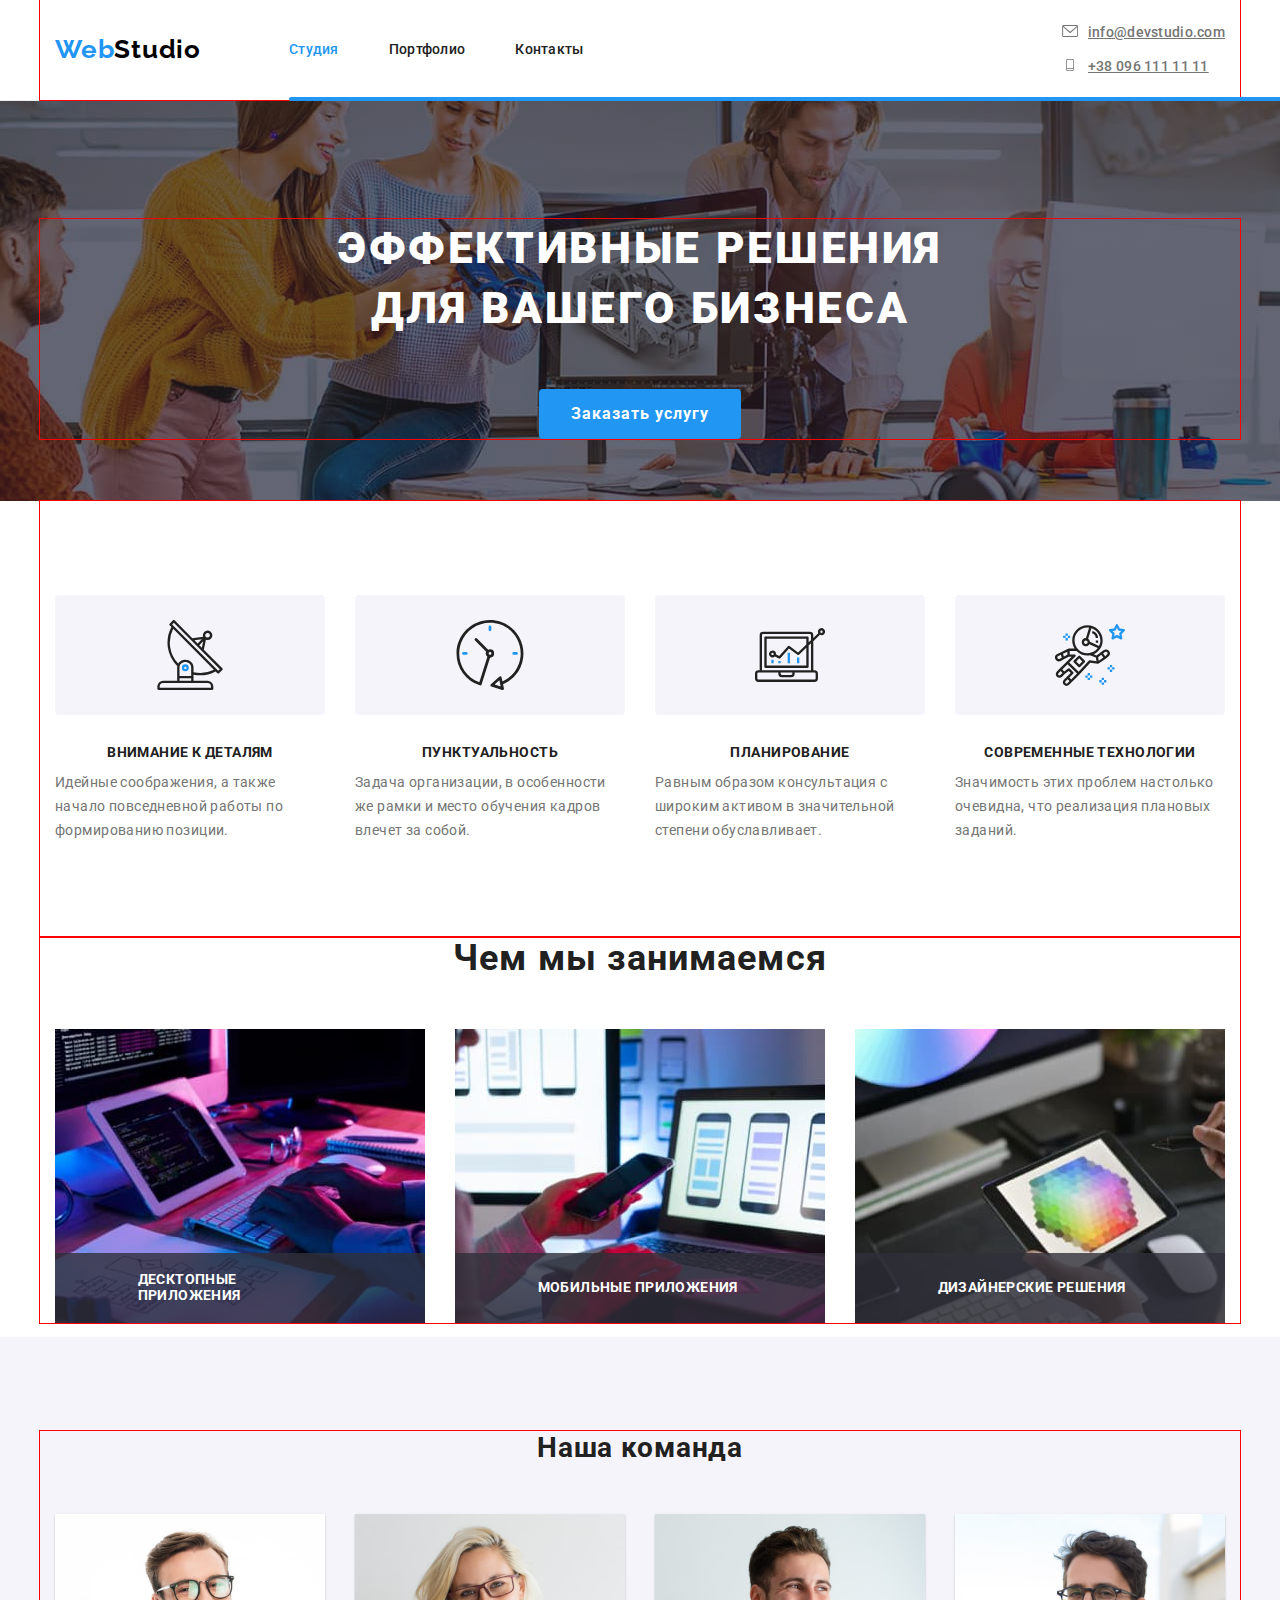
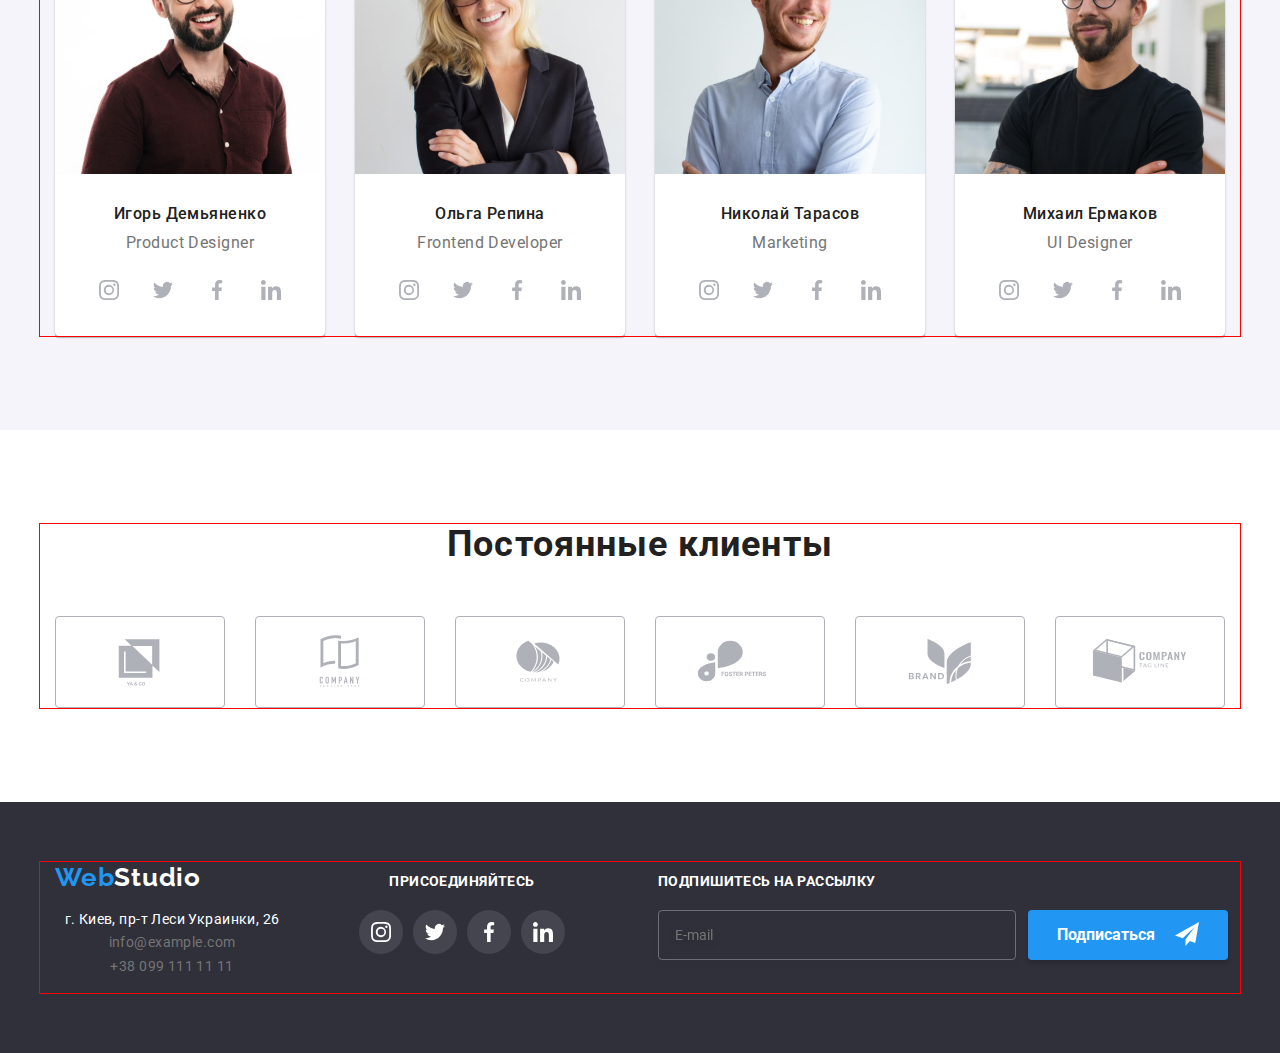
==== commit 06a187f9: "Майже закінчує першу сторінку" ====
--- a/index.html
+++ b/index.html
@@ -21,71 +21,90 @@
     <header class="page-header">
       <div class="container navigation">
         <nav class="nav">
-          <div class="nav-block">
-            <a href="./index.html" class="logo"
-              ><span class="accent">Web</span>Studio</a
-            >
-            <button
-              class="menu__button is-open"
-              type="button"
-              aria-expanded="false"
-              aria-controls="menu-container"
-              data-menu-button
-            >
-              <svg class="page-header__icon" aria-label="переключатель меню">
-                <use
-                  class="icon-menu"
-                  href="./images/sprite.svg#icon-close_40px"
-                ></use>
-                <use
-                  class="icon-cross"
-                  href="./images/sprite.svg#icon-menu_40px"
-                ></use>
-              </svg>
-            </button>
-          </div>
-
-          <div class="menu-container" id="menu-container" data-menu>
-            <div class="mob-menu tab">
-              <ul class="nav__list list">
-                <li class="nav__item">
-                  <a class="nav__link current" href="./index.html">Студия</a>
-                </li>
-                <li class="nav__item">
-                  <a class="nav__link" href="./portfolio.html">Портфолио</a>
-                </li>
-                <li class="nav__item">
-                  <a class="nav__link" href="">Контакты</a>
-                </li>
-              </ul>
-              <ul class="contacts list">
-                <li class="contacts__item--mail">
-                  <a href="" class="contacts__link--mail"
-                    ><svg class="contacts__icon" width="16px" heigth="12px">
-                      <use
-                        href="./images/sprite.svg#icon-envelope-hover"
-                      ></use></svg
-                    >info@devstudio.com</a
-                  >
-                </li>
-                <li class="contacts__item--phone">
-                  <a href="" class="contacts__link--phone"
-                    ><svg class="contacts__icon" width="10px" heigth="16px">
-                      <use href="./images/sprite.svg#icon-Vector"></use></svg
-                    >+38 096 111 11 11</a
-                  >
-                </li>
-              </ul>
-              <ul class="mob-soc">
-                <li class="mob-link"><a href="">Twitter</a></li>
-                <li class="mob-link"><a href="">Facebook</a></li>
-                <li class="mob-link"><a href="">LinkedIn</a></li>
-                <li class="mob-link"><a href="">Instagram</a></li>
-              </ul>
-            </div>
-          </div>
+          <a href="./index.html" class="logo"
+            ><span class="accent">Web</span>Studio</a
+          >
+          <ul class="nav__list list">
+            <li class="nav__item">
+              <a class="nav__link current" href="./index.html">Студия</a>
+            </li>
+            <li class="nav__item">
+              <a class="nav__link" href="./portfolio.html">Портфолио</a>
+            </li>
+            <li class="nav__item">
+              <a class="nav__link" href="">Контакты</a>
+            </li>
+          </ul>
+          <ul class="contacts list">
+            <li class="contacts__item">
+              <a href="" class="contacts__link"
+                ><svg class="contacts__icon" width="16px" heigth="12px">
+                  <use
+                    href="./images/sprite.svg#icon-envelope-hover"
+                  ></use></svg
+                >info@devstudio.com</a
+              >
+            </li>
+            <li class="contacts__item">
+              <a href="" class="contacts__link"
+                ><svg class="contacts__icon" width="10px" heigth="16px">
+                  <use href="./images/sprite.svg#icon-Vector"></use></svg
+                >+38 096 111 11 11</a
+              >
+            </li>
+          </ul>
         </nav>
+
+        <button class="menu-button is-open" type="button" aria-expanded="false" aria-controls="menu-container" data-menu-button>
+          <svg class="menu__icon" aria-label="переключатель меню" width="40px" height="40px">
+            <use class="icon-menu" href="./images/sprite.svg#icon-close_40px"></use>
+            <use class="icon-cross" href="./images/sprite.svg#icon-menu_40px"></use>
+          </svg>
+        </button>
+        <div class="menu-container" id="menu-container" data-menu>
+        
+          <ul class="menu-nav__list list">
+            <li class="menu-nav__item">
+              <a class="menu-nav__link current" href="./index.html">Студия</a>
+            </li>
+            <li class="menu-nav__item">
+              <a class="menu-nav__link" href="./portfolio.html">Портфолио</a>
+            </li>
+            <li class="menu-nav__item">
+              <a class="menu-nav__link" href="">Контакты</a>
+            </li>
+          </ul>
+          <ul class="menu-contacts list">
+            <li class="menu-contacts__phone">
+              <a href="" class="menu-contacts__link--phone">+38 096 111 11 11</a>
+            </li>
+            <li class="menu-contacts__mail">
+              <a href="" class="menu-contacts__link--mail">info@devstudio.com</a>
+            </li>
+            
+          </ul>
+          <ul class="mob-soc list">
+            <li class="mob-soc__link">
+              <a class="mob-soc__item" href="">Twitter</a>
+            </li>
+            <div class="mob-soc__line"></div>
+            <li class="mob-soc__link">
+              <a class="mob-soc__item" href="">Facebook</a>
+            </li>
+            <div class="mob-soc__line"></div>
+            <li class="mob-soc__link">
+              <a class="mob-soc__item" href="">LinkedIn</a>
+            </li>
+            <div class="mob-soc__line"></div>
+            <li class="mob-soc__link">
+              <a class="mob-soc__item" href="">Instagram</a>
+            </li>
+          </ul>
+        </div>
       </div>
+
+      
+      
     </header>
 
     <main>
--- a/css/main.min.css
+++ b/css/main.min.css
@@ -1,2 +1,2 @@
-.visually-hidden{position:absolute;width:1px;height:1px;margin:-1px;border:0;padding:0;white-space:normal;clip-path:inset(100%);clip:rect(0 0 0 0);overflow:hidden}body{color:#757575;background-color:#fff;font-family:Roboto,sans-serif;font-weight:400;font-size:14px;line-height:1.71;letter-spacing:0.03em}h1,h2,h3,p{margin:0}img{display:block}ul{padding:0}input,textarea{outline:none}.section-title{color:#212121}.list{list-style:none}.no-scroll{overflow:hidden}.container{margin-top:0;padding-left:15px;padding-right:15px;margin-left:auto;margin-right:auto;outline:1px solid red}@media (min-width: 480px){.container{width:480px}}@media (min-width: 768px){.container{width:768px}}@media (min-width: 1200px){.container{width:1200px}}@media screen and (min-width: 480px){.section-work{display:none;padding-top:0}.page-header{position:relative;height:60px}.page-header__icon{margin:0;padding:0;width:40px;height:40px;border:none;background-color:transparent}.nav-block{display:flex;align-items:center}.menu__button{display:inline-flex;margin-left:250px;margin-right:15px;padding:0;border:none;background-color:transparent;z-index:999}.menu__button .icon-cross{display:none}.menu__button.is-open .icon-cross{display:flex;top:15px;left:15px}.menu__button.is-open .icon-menu{display:none}.nav__list{margin-top:0;margin-bottom:302px}.contacts{display:flex;margin-top:0;padding-inline-start:0;flex-direction:column-reverse;list-style-type:none}.contacts__item--phone{font-size:34px;line-height:1.18;margin-bottom:32px}.contacts__link--phone{text-decoration:none;color:#2196f3}.contacts__item--mail{font-size:24px;line-height:1.16}.contacts__link--mail{text-decoration:none;color:#757575}.contacts__icon{display:none}.mob-soc{position:relative;display:flex;padding-inline-start:0;list-style-type:none}.mob-link{text-decoration:none;color:#2196f3;margin-right:20px}.menu-container{position:absolute;display:none;z-index:2;background-color:bisque;top:0;left:0;width:100%;height:796px;padding:48px 40px;background-color:#fff}.menu-container.is-open{display:block}}@media screen and (min-width: 768px){.page-header{height:80px}.menu__button{display:none}.nav-block{display:block}}@media screen and (min-width: 480px){.hero{height:400px}.hero__title{margin-left:auto;margin-right:auto;width:360px;line-height:1.62;margin-bottom:30px}}@media screen and (min-width: 768px){.hero{height:400px}.hero__title{margin-left:auto;margin-right:auto;width:360px;line-height:1.62;margin-bottom:30px}}@media screen and (min-width: 1200px){.hero{height:600px}.hero__title{margin-left:auto;margin-right:auto;width:696px;font-size:44px;line-height:1.36;margin-bottom:50px}}@media screen and (max-width: 479px){.about .list{padding-top:40px;padding-bottom:20px}.about .list__image{width:100%}.about .list__text{margin-top:0;margin-block-end:0em;margin-bottom:20px}}@media screen and (min-width: 480px){.about{padding-top:60px;padding-bottom:30px}.about__image{width:450px}.about__text{margin-top:0;margin-block-end:0em;margin-bottom:30px}}@media screen and (min-width: 768px){.about{display:flex;flex-wrap:wrap;margin:0 -15px}.about__image{width:354px}.about__item{width:354px;margin:0 15px}.about__title{text-align:left}}@media screen and (min-width: 1200px){.about{display:flex;margin:0 -15px;padding-top:94px;padding-bottom:64px}.about__image{width:270px}.about__item{width:270px;margin:0 15px}.about__title{text-align:left}}@media screen and (max-width: 479px){.card-set__image{display:block;width:100%;height:auto}.card-set__item:not(:first-child){margin-top:20px}.team{padding-top:40px;padding-bottom:40px}}@media screen and (min-width: 480px){.card-set{padding-top:0px;margin:-15px;margin-bottom:0}.card-set__item{margin-top:30px;margin-bottom:0;margin-left:15px;margin-right:15px}.card-set__item:first-child{margin-top:20px}.card-set__image{width:450px;height:460px}.card-set__name{font-weight:500;font-size:16px;line-height:19px}.team{padding-top:60px;padding-bottom:60px}.team__title{display:inline-block;margin-bottom:30px}}@media screen and (min-width: 768px){.card-set{display:flex;flex-wrap:wrap;margin-bottom:0}.card-set__item{margin-bottom:0}.card-set__item:first-child{margin-top:30px}.card-set__image{width:354px;height:374px}}@media screen and (min-width: 1200px){.card-set{margin-top:-30px;margin-bottom:0}.card-set__image{width:270px;height:260px}.card-set__item{margin-left:15px;margin-right:15px}.team{padding-top:94px;padding-bottom:94px}.team__title{margin-bottom:50px;font-size:36px;line-height:1.16}}@media screen and (min-width: 480px){.clients{margin-top:60px;margin-bottom:60px}.clients__list{display:flex}.clients__title{margin-bottom:15px;font-size:28px;line-height:1.18}.clients__list{margin:-15px;margin-bottom:30px}.clients__link{margin:15px;width:210px;height:92px}}@media screen and (max-width: 479px){.clients{padding-top:60px;padding-bottom:60px}.clients__list{display:block;margin-bottom:0px}.clients .clients__link{width:100%;margin-top:30px}.clients__title{margin-bottom:30px}}@media screen and (min-width: 768px){.clients__link{width:226px}}@media screen and (min-width: 1200px){.clients{margin-top:94px;margin-bottom:94px}.clients__list{margin-top:0;margin-bottom:0}.clients__link{margin:0 15px;width:170px}.clients__title{margin-bottom:50px;font-size:36px;line-height:1.16}}@media screen and (max-width: 479px){.footer{text-align:center;padding-top:60px;padding-bottom:60px}.footer__adress{margin-bottom:40px}.footer__item{text-decoration:none;list-style:none}.footer__list{padding-inline-start:0px}.social{display:inline-block;margin-bottom:60px;justify-content:center}.social__list{margin-top:0;margin-bottom:0px;padding-left:0;list-style:none}.subscribe__input{width:100%;height:50px;margin-bottom:20px}}@media screen and (min-width: 480px){.footer{text-align:center;padding-top:60px;padding-bottom:60px}.footer__adress{margin-bottom:60px}.footer__item{text-decoration:none;list-style:none}.footer__list{padding-inline-start:0px}.social{display:inline-block;margin-bottom:60px}.social__list{margin-top:0;margin-bottom:0px;padding-left:0;list-style:none}.subscribe{display:inline-block}.subscribe__title{margin-top:0}.subscribe__input{display:block;width:450px;height:50px;margin-bottom:20px;outline:none}}@media screen and (min-width: 768px){.footer__info{display:flex;align-items:baseline}.footer__adress{margin-left:60px}.social{margin-left:165px}.subscribe__input{height:56px}}@media screen and (min-width: 1200px){.footer .container{display:flex;align-items:baseline}.footer{align-items:baseline}.footer__adress{margin-bottom:0;margin-left:0}.footer__form{margin-left:93px;text-align:left}.social{margin-bottom:0;margin-left:70px}.subscribe__input{width:358px;height:50px;margin-bottom:0;margin-right:12px}.subscribe .input{display:flex}}.nav{display:none}@media screen and (min-width: 480px){.section.abouts{padding-top:60px;padding-bottom:60px;list-style-type:none}.abouts .works{flex-wrap:wrap;padding:0;margin-bottom:25px}.abouts .works__item:nth-child(-n+3){margin-bottom:15px}.work-card{list-style-type:none}.work-card__img{width:450px;height:294px}.work-card__item{display:block;margin:15px}.work-card__item:last-child{margin-bottom:0}.work-card__description{padding:20px 24px}}@media screen and (min-width: 768px){.abouts .works{margin-bottom:30px;justify-content:center}.abouts__list.work-card{margin:-30px}.work-card__img{width:354px;height:294px}.work-card__item:last-child{margin-right:auto;margin-left:30px}.work-card__description{width:354px}}@media screen and (min-width: 480px){.modal{width:450px;height:609px}}@media screen and (min-width: 1200px){.section-work{display:block;padding-top:0}}.backdrop{position:fixed;top:0;left:0;width:100%;height:100%;background-color:rgba(0,0,0,0.2);opacity:1;transition:opacity 500ms cubic-bezier(0.4, 0, 0.2, 1),visibility 500ms cubic-bezier(0.4, 0, 0.2, 1)}.backdrop.is-hidden{visibility:hidden;opacity:0;pointer-events:none}.button{padding:10px 32px;border-radius:4px;border:none;font-family:inherit;font-weight:700;font-size:16px;line-height:1.88;text-align:center;letter-spacing:0.06em;color:#fff;background-color:#2196f3}.checkbox{position:absolute;width:1px;height:1px;margin:-1px;border:0;padding:0;white-space:normal;clip-path:inset(100%);clip:rect(0 0 0 0);overflow:hidden}.checkbox__icon{position:absolute;top:50%;left:0;transform:translateY(-50%);margin-left:12px;display:inline-block;width:15px;height:15px;border-radius:4px;border:2px solid #212121;transition:background 250ms cubic-bezier(0.4, 0, 0.2, 1)}.checkbox:checked+.checkbox__icon{border-color:#2196f3;background-color:#2196f3;background-size:contain;background-origin:border-box}.checkbox:focus+.checkbox__icon{border-color:#2196f3}.contacts{display:block;margin:0 0 0 auto;padding-inline-start:0px}.contacts__link{text-decoration:none;font-weight:500;letter-spacing:0.02em;fill:#757575;transition:color 250ms cubic-bezier(0.4, 0, 0.2, 1),fill 250ms cubic-bezier(0.4, 0, 0.2, 1)}.contacts__link:hover,.contacts__link:focus{color:#2196f3;fill:#2196f3}.contacts__icon{width:16px;height:12px;margin-right:10px}.contacts__item+.contacts__item{margin-left:50px}.abouts .works{display:flex;margin-top:0;padding-inline-start:0px}.abouts .works__item:not(:last-child){margin-right:8px}.abouts .works__button{padding:6px 22px;border:none;border-radius:4px;outline:none;font-weight:500;font-size:16px;line-height:1.62;letter-spacing:0.03em;color:#212121;background-color:#f5f4fa;transition:background-color 250ms cubic-bezier(0.4, 0, 0.2, 1),color 250ms cubic-bezier(0.4, 0, 0.2, 1),box-shadow 250ms cubic-bezier(0.4, 0, 0.2, 1)}.abouts .works__button:hover,.abouts .works__button:focus{color:#fff;background-color:#2196f3;box-shadow:0px 3px 1px rgba(0,0,0,0.1),0px 1px 2px rgba(0,0,0,0.08),0px 2px 2px rgba(0,0,0,0.12)}.form{position:relative;display:block;width:448px;margin-left:auto;margin-right:auto;padding:40px 0}.form__title{margin-bottom:10px;font-weight:700;font-size:20px;line-height:1.15;text-align:center;letter-spacing:0.03em;color:#212121}.form__text{position:relative;padding-left:36px;font-size:14px;line-height:1.7;letter-spacing:0.03em}.form__link{text-decoration:none;color:#2196f3;border-bottom:1px solid #2196f3}.form__field{display:flex;flex-direction:column}.form__field__lable{font-size:12px;line-height:1.16;letter-spacing:0.01em;color:#757575}.form__field__wrapper{position:relative}.form__field__input{width:100%;height:40px;margin-top:4px;margin-bottom:10px;padding:12px 12px 12px 42px;border:1px solid rgba(33,33,33,0.2);border-radius:4px;transition:border-color 250ms cubic-bezier(0.4, 0, 0.2, 1)}.form__field__input:focus{border-color:#2196f3}.form__field__icon{position:absolute;left:14px;top:0;width:15px;height:15px;transition:fill 250ms cubic-bezier(0.4, 0, 0.2, 1)}.form__field__input:focus+.form__field__icon{fill:#2196f3}.form__coment{display:flex;flex-direction:column}.form__coment__textarea{resize:none;height:120px;margin-top:4px;margin-bottom:20px;padding:12px 16px;border:1px solid rgba(33,33,33,0.2);border-radius:4px;font-size:14px;line-height:1.14;letter-spacing:0.01em;color:var(--title-text-color);transition:border-color 250ms cubic-bezier(0.4, 0, 0.2, 1);color:rgba(117,117,117,0.5)}.form__coment__textarea:focus{border-color:#2196f3}.form-button{margin-left:120px;margin-top:30px;padding:10px 56px;color:#fff;background:#2196f3;box-shadow:0px 4px 4px rgba(0,0,0,0.15);border:none;border-radius:4px;transition:background 250ms cubic-bezier(0.4, 0, 0.2, 1)}.form-button .form-button:hover,.form-button .form-button:focus{background:#188ce8;box-shadow:0px 4px 4px rgba(0,0,0,0.15)}.footer__form{position:relative;align-items:baseline;border:none}.subscribe__title{margin-bottom:20px;font-weight:700;font-size:14px;line-height:1.33;letter-spacing:0.03em;text-transform:uppercase}.subscribe__input{padding:0 16px;color:#fff;background-color:transparent;border:1px solid rgba(255,255,255,0.3);filter:drop-shadow(0px 4px 4px rgba(0,0,0,0.15));border-radius:4px;transition:border-color 250ms cubic-bezier(0.4, 0, 0.2, 1)}.subscribe__input:focus{border-color:#2196f3}.subscribe__button{position:relative;margin:0;padding:10px 29px;width:200px;height:50px;text-align:left;font-weight:700;font-size:16px;line-height:1.88;border:none;color:#fff;background-color:#2196f3;box-shadow:0px 4px 4px rgba(0,0,0,0.15);border-radius:4px}.subscribe__icon{position:absolute;bottom:14px;right:29px;width:24px;height:24px;background-color:#2196f3}.logo{font-family:Raleway,sans-serif;font-weight:700;font-size:26px;line-height:1.19;letter-spacing:0.03em;color:#000000;text-decoration:none}.accent{color:#2196f3}.backdrop.is-hidden .modal{transform:translate(-50%, -50%) translateY(150%)}.modal{position:absolute;top:50%;left:50%;transform:translate(-50%, -50%) translateY(0);transition:transform 500ms cubic-bezier(0.4, 0, 0.2, 1);width:528px;height:581px;background:#fff;box-shadow:0px 1px 3px rgba(0,0,0,0.12),0px 1px 1px rgba(0,0,0,0.14),0px 2px 1px rgba(0,0,0,0.2);border-radius:4px}.modal__close{position:absolute;top:8px;right:8px;width:30px;height:30px;padding:0;margin:0;border-radius:50%;border:1px solid rgba(0,0,0,0.1);background-color:transparent;transition:fill 250ms var(--time-function)}.modal__close:hover,.modal__close:focus{fill:#2196f3}.modal__icon{position:absolute;top:8px;right:8px;width:12px;height:12px}.navigation{width:auto;position:relative;list-style:none;display:flex;align-items:center}.nav{position:relative;display:flex;align-items:center}.nav__list{list-style-type:none;display:block;padding-inline-start:0}.nav__item:not(:last-child){margin-bottom:32px}.nav__link{padding-top:0;padding-bottom:0;font-weight:500;font-size:40px;line-height:1.18;letter-spacing:0.02em;text-decoration:none;color:#212121;transition:color 250ms cubic-bezier(0.4, 0, 0.2, 1)}.nav__link:hover,.nav__link:focus{color:#2196f3}.soc{display:flex;justify-content:center;padding-inline-start:0;list-style:none}.soc__item{display:flex;justify-content:center;align-items:center;width:44px;height:44px;border-radius:50%;border-color:transparent;background-color:#fff;transition:background-color 250ms cubic-bezier(0.4, 0, 0.2, 1)}.soc__item:not(:last-child){margin-right:10px}.soc__item:hover,.soc__item:focus{background-color:#2196f3}.soc__link{margin:0;padding:0;width:20px;height:20px}.soc__icon{width:20px;height:20px;fill:#afb1b8;transition:fill 250ms cubic-bezier(0.4, 0, 0.2, 1)}.soc__item:hover .soc__icon,.soc__item:focus .soc__icon{fill:#fff}.card-set{list-style:none;margin:0 -15;padding-inline-start:0}.card-set__item{display:block;background-color:#fff}.card-set__item{box-shadow:0px 1px 3px rgba(0,0,0,0.12),0px 1px 1px rgba(0,0,0,0.14),0px 2px 1px rgba(0,0,0,0.2);border-radius:0px 0px 4px 4px}.card-set__image{display:block}.card-set__info{padding-top:30px;padding-bottom:24px}.card-set__name{margin-top:0;margin-bottom:10px;font-weight:500;font-size:16px;line-height:1.19;letter-spacing:0.03em;color:#212121}.card-set__text{margin-top:0;margin-bottom:16px;font-size:16px;line-height:1.19;letter-spacing:0.03em}.about{list-style:none;margin-top:0;margin-bottom:0;padding-inline-start:0}.about__item{padding-inline-start:0}.about__image{display:flex;justify-content:center;align-items:center;margin-bottom:30px;height:120px;border-radius:4px;background-color:#f5f4fa}.about__icon{width:70px;height:70px}.about__title{margin-top:0;margin-bottom:10px;font-weight:700;font-size:14px;line-height:1.14;letter-spacing:0.03em;text-transform:uppercase;text-align:center;color:#212121}.about__text{font-size:14px;line-height:1.71;letter-spacing:0.03em;color:#757575}.clients{text-align:center}.clients__title{margin-top:0;font-weight:700;text-align:center;letter-spacing:0.03em;color:#212121}.clients__list{flex-wrap:wrap;list-style:none;padding-inline-start:0}.clients__link{display:flex;justify-content:center;height:92px;align-items:center;border:1px solid #afb1b8;border-radius:4px;outline:none;transition:border-color 250ms cubic-bezier(0.4, 0, 0.2, 1)}.clients__link:hover,.clients__link:focus{border-color:#2196f3}.clients__icon{width:106px;height:60px;fill:#afb1b8;transition:fill 250ms cubic-bezier(0.4, 0, 0.2, 1)}.clients__link:hover .clients__icon,.clients__link:focus .clients__icon{fill:#2196f3}.footer{color:#fff;background-color:#2f303a}.footer__adress{font-family:Roboto, sans-serif;font-style:normal;font-size:14px;line-height:1.71;letter-spacing:0.03em}.footer .logo{color:#fff}.footer__link{color:#fff;text-decoration:none;font-size:14px;line-height:1.71;letter-spacing:0.03em;transition:color 250ms cubic-bezier(0.4, 0, 0.2, 1)}.footer__link:hover,.footer__link:focus{color:#2196f3}.footer__contact{text-decoration:none;color:#757575;transition:color 250ms cubic-bezier(0.4, 0, 0.2, 1)}.footer__contact:hover,.footer__contact:focus{color:#2196f3}.social__title{margin-top:0;margin-bottom:20px;font-weight:700;font-size:14px;line-height:1.14;letter-spacing:0.03em;text-transform:uppercase}.social__list{display:flex}.soclist__item:not(:last-child){margin-right:10px}.soclist__link{display:flex;justify-content:center;align-items:center;width:44px;height:44px;border-radius:50%;outline:none;background:rgba(255,255,255,0.1);transition:background-color 250ms cubic-bezier(0.4, 0, 0.2, 1)}.soclist__link:hover,.soclist__link:focus{background-color:#2196f3}.soclist__icon{width:20px;height:20px;fill:#fff}.page-header{display:flex;color:#000000;text-decoration:none;border-bottom:1px solid #ececec}.hero{height:400px;margin-left:auto;margin-right:auto;padding-top:118px;padding-bottom:118px;text-align:center;max-width:1600px;background:linear-gradient(rgba(47,48,58,0.4), rgba(47,48,58,0.4)),url(../images/bcg-foto.jpg);background-position:center;background-color:#c4c4c4;background-repeat:no-repeat;color:#fff}.hero__title{margin-left:auto;margin-right:auto;margin-top:0;font-weight:900;letter-spacing:0.06em;text-transform:uppercase}.team{list-style:none;text-align:center;background-color:#f5f4fa}.team__title{margin-top:0;font-weight:700;font-size:28px;line-height:1.18;text-align:center;letter-spacing:0.03em;color:#212121}.section-work{padding-top:0}.section-work__list{display:flex}.section-work__title{margin-bottom:50px;font-weight:700;font-size:36px;line-height:1.17;text-align:center;letter-spacing:0.03em;color:#212121}.develop__item{position:relative}.develop__item:not(:last-child){margin-right:30px}.develop__fon{position:absolute;bottom:0;width:370px;height:70px;background-color:rgba(47,48,58,0.8)}.develop__text{position:absolute;top:50%;left:50%;transform:translate(-50%, -50%);font-weight:700;font-size:14px;line-height:1.14;min-width:205px;letter-spacing:0.03em;text-transform:uppercase;color:#fff}.abouts__list{display:flex;flex-wrap:wrap;margin:0;padding-inline-start:0px;justify-content:center}.work-card__item{transition:box-shadow 250ms cubic-bezier(0.4, 0, 0.2, 1)}.work-card__item__item:nth-child(3n){margin-right:0}.work-card__item__item:nth-child(n+7){margin-bottom:0}.work-card__item .work-card__foto{position:relative;overflow:hidden}.work-card__item__foto{position:relative;overflow:hidden}.work-card__item:hover{box-shadow:0px 1px 1px rgba(0,0,0,0.12),0px 4px 4px rgba(0,0,0,0.06),1px 4px 6px rgba(0,0,0,0.16)}.work-card__overlay{position:absolute;top:0;left:0;width:100%;height:100%;padding:77px 24px;color:#fff;background:rgba(33,150,243,0.9);transform:translateY(100%);transition:transform 250ms cubic-bezier(0.4, 0, 0.2, 1)}.work-card__item:hover .work-card__overlay{transform:translateY(0)}.work-card__description{border-right:2px solid #eeeeee;border-left:2px solid #eeeeee;border-bottom:2px solid #eeeeee;text-align:left}.work-card__description__text{font-weight:400;font-size:18px;line-height:1.56;letter-spacing:0.03em}.work-card__title{max-width:322px;margin-bottom:4px;font-weight:700;font-size:18px;line-height:2;letter-spacing:0.06em;color:#212121}
+.visually-hidden{position:absolute;width:1px;height:1px;margin:-1px;border:0;padding:0;white-space:normal;clip-path:inset(100%);clip:rect(0 0 0 0);overflow:hidden}body{color:#757575;background-color:#fff;font-family:Roboto,sans-serif;font-weight:400;font-size:14px;line-height:1.71;letter-spacing:0.03em}h1,h2,h3,p{margin:0}img{display:block}ul{padding:0}input,textarea{outline:none}.section-title{color:#212121}.list{list-style:none}.no-scroll{overflow:hidden}.container{margin-top:0;padding-left:15px;padding-right:15px;margin-left:auto;margin-right:auto;outline:1px solid red}@media (min-width: 480px){.container{width:480px}}@media (min-width: 768px){.container{width:768px}}@media (min-width: 1200px){.container{width:1200px}}@media screen and (min-width: 480px){.hero{height:400px}.hero__title{margin-left:auto;margin-right:auto;width:360px;line-height:1.62;margin-bottom:30px}}@media screen and (min-width: 768px){.logo{font-size:24px;line-height:1.16}}@media screen and (max-width: 1199px){.hero{height:600px}.hero__title{font-size:26px;line-height:1.62;text-align:center;margin-bottom:30px}}@media screen and (min-width: 1200px){.hero__title{width:696px;font-size:44px;line-height:1.36;margin-bottom:50px}}@media screen and (max-width: 479px){.about .list{padding-top:40px;padding-bottom:20px}.about .list__image{width:100%}.about .list__text{margin-top:0;margin-block-end:0em;margin-bottom:20px}}@media screen and (min-width: 480px){.about{padding-top:60px;padding-bottom:30px}.about__image{width:450px}.about__text{margin-top:0;margin-block-end:0em;margin-bottom:30px}}@media screen and (min-width: 768px){.about{display:flex;flex-wrap:wrap;margin:0 -15px}.about__image{width:354px}.about__item{width:354px;margin:0 15px}.about__title{text-align:left}}@media screen and (min-width: 1200px){.about{display:flex;margin:0 -15px;padding-top:94px;padding-bottom:64px}.about__image{width:270px}.about__item{width:270px;margin:0 15px}.about__title{text-align:left}}@media screen and (max-width: 479px){.card-set__image{display:block;width:100%;height:auto}.card-set__item:not(:first-child){margin-top:20px}.team{padding-top:40px;padding-bottom:40px}}@media screen and (min-width: 480px){.card-set{padding-top:0px;margin:-15px;margin-bottom:0}.card-set__item{margin-top:30px;margin-bottom:0;margin-left:15px;margin-right:15px}.card-set__item:first-child{margin-top:20px}.card-set__image{width:450px;height:460px}.card-set__name{font-weight:500;font-size:16px;line-height:19px}.team{padding-top:60px;padding-bottom:60px}.team__title{display:inline-block;margin-bottom:30px}}@media screen and (min-width: 768px){.card-set{display:flex;flex-wrap:wrap;margin-bottom:0}.card-set__item{margin-bottom:0}.card-set__item:first-child{margin-top:30px}.card-set__image{width:354px;height:374px}}@media screen and (min-width: 1200px){.card-set{margin-top:-30px;margin-bottom:0}.card-set__image{width:270px;height:260px}.card-set__item{margin-left:15px;margin-right:15px}.team{padding-top:94px;padding-bottom:94px}.team__title{margin-bottom:50px;font-size:36px;line-height:1.16}}@media screen and (min-width: 480px){.clients{margin-top:60px;margin-bottom:60px}.clients__list{display:flex}.clients__title{margin-bottom:15px;font-size:28px;line-height:1.18}.clients__list{margin:-15px;margin-bottom:30px}.clients__link{margin:15px;width:210px;height:92px}}@media screen and (max-width: 479px){.clients{padding-top:60px;padding-bottom:60px}.clients__list{display:block;margin-bottom:0px}.clients .clients__link{width:100%;margin-top:30px}.clients__title{margin-bottom:30px}}@media screen and (min-width: 768px){.clients__link{width:226px}}@media screen and (min-width: 1200px){.clients{margin-top:94px;margin-bottom:94px}.clients__list{margin-top:0;margin-bottom:0}.clients__link{margin:0 15px;width:170px}.clients__title{margin-bottom:50px;font-size:36px;line-height:1.16}}@media screen and (max-width: 479px){.footer{text-align:center;padding-top:60px;padding-bottom:60px}.footer__adress{margin-bottom:40px}.footer__item{text-decoration:none;list-style:none}.footer__list{padding-inline-start:0px}.social{display:inline-block;margin-bottom:60px;justify-content:center}.social__list{margin-top:0;margin-bottom:0px;padding-left:0;list-style:none}.subscribe__input{width:100%;height:50px;margin-bottom:20px}}@media screen and (min-width: 480px){.footer{text-align:center;padding-top:60px;padding-bottom:60px}.footer__adress{margin-bottom:60px}.footer__item{text-decoration:none;list-style:none}.footer__list{padding-inline-start:0px}.social{display:inline-block;margin-bottom:60px}.social__list{margin-top:0;margin-bottom:0px;padding-left:0;list-style:none}.subscribe{display:inline-block}.subscribe__title{margin-top:0}.subscribe__input{display:block;width:450px;height:50px;margin-bottom:20px;outline:none}}@media screen and (min-width: 768px){.footer__info{display:flex;align-items:baseline}.footer__adress{margin-left:60px}.social{margin-left:165px}.subscribe__input{height:56px}}@media screen and (min-width: 1200px){.footer .container{display:flex;align-items:baseline}.footer{align-items:baseline}.footer__adress{margin-bottom:0;margin-left:0}.footer__form{margin-left:93px;text-align:left}.social{margin-bottom:0;margin-left:70px}.subscribe__input{width:358px;height:50px;margin-bottom:0;margin-right:12px}.subscribe .input{display:flex}}@media screen and (min-width: 480px){.section.abouts{padding-top:60px;padding-bottom:60px;list-style-type:none}.abouts .works{flex-wrap:wrap;padding:0;margin-bottom:25px}.abouts .works__item:nth-child(-n+3){margin-bottom:15px}.work-card{list-style-type:none}.work-card__img{width:450px;height:294px}.work-card__item{display:block;margin:15px}.work-card__item:last-child{margin-bottom:0}.work-card__description{padding:20px 24px}}@media screen and (min-width: 768px){.abouts .works{margin-bottom:30px;justify-content:center}.abouts__list.work-card{margin:0 -30px}.work-card__img{width:354px;height:294px}.work-card__item:last-child{margin-right:auto;margin-left:30px}.work-card__description{width:354px}}@media screen and (min-width: 480px){.modal{width:450px;height:609px}}@media screen and (max-width: 1199px){.section-work{display:none;padding-top:0}}@media screen and (max-width: 767px){.nav__list{display:none}.contacts{display:none}}@media screen and (min-width: 768px){.page-header{padding:0}.logo{margin-right:88px}.nav{display:flex}.nav__list{display:flex;margin-right:auto}.nav__item:not(:last-child){margin-right:50px}.contacts{margin-left:auto;margin-top:0;margin-bottom:0;padding-top:21px;padding-bottom:21px}.contacts__item:not(:last-child){margin-bottom:10px}}.backdrop{position:fixed;top:0;left:0;width:100%;height:100%;background-color:rgba(0,0,0,0.2);opacity:1;transition:opacity 500ms cubic-bezier(0.4, 0, 0.2, 1),visibility 500ms cubic-bezier(0.4, 0, 0.2, 1)}.backdrop.is-hidden{visibility:hidden;opacity:0;pointer-events:none}@media screen and (max-width: 767px){.page-header{padding-top:16px;padding-bottom:16px}.navigation{display:flex}.menu-button{position:absolute;display:inline-flex;right:15px;margin-left:auto;border:none;background-color:transparent;z-index:10}.menu-button:hover .icon-cross,.menu-button:focus .icon-menu,.menu-button:hover .icon-cross,.menu-button:focus .icon-menu{fill:#2196f3}.menu-button.is-open .icon-cross{display:block}.menu-button.is-open .icon-menu{display:none}.icon-cross{display:none}}.menu-container{position:fixed;top:0;left:0;opacity:0;display:flex;flex-direction:column;width:100vw;height:100vh;padding:40px 48px;background-color:#fff;transform:translateX(100%);transition:transform 500ms cubic-bezier(0.4, 0, 0.2, 1)}.menu-container.is-open{opacity:1;transform:translateX(0)}.menu-nav__link{text-decoration:none;font-weight:500;font-size:40px;line-height:47px;text-align:center;letter-spacing:0.02em;color:#212121}.menu-nav__link:hover,.menu-nav__link:focus{color:#2196f3}.menu-nav__item:not(:last-child){margin-bottom:32px}.menu-nav__list{margin-bottom:auto}.menu-contacts__link--phone{color:#2196f3}.menu-contacts__mail{font-weight:500;font-size:16px;line-height:28px;letter-spacing:0.02em}.menu-contacts__link--mail{color:#757575}.menu-contacts__phone{margin-bottom:32px;font-weight:500;font-size:24px;line-height:40px;letter-spacing:0.02em}.menu-contacts__link{text-decoration:none}.mob-soc{display:flex;flex-wrap:wrap}.mob-soc__item{text-decoration:none;font-weight:500;font-size:18px;line-height:1.22;color:#2196f3;letter-spacing:0.02em}.mob-soc__line{margin:0 10px;width:1px;height:22px;background-color:rgba(33,33,33,0.2)}@media screen and (min-width: 480px){.menu-contacts__phone{font-size:34px}.menu-contacts__mail{font-size:24px}}@media screen and (min-width: 768px){.menu-button{display:none}.menu-container{display:none}}.button{padding:10px 32px;border-radius:4px;border:none;font-family:inherit;font-weight:700;font-size:16px;line-height:1.88;text-align:center;letter-spacing:0.06em;color:#fff;background-color:#2196f3}.checkbox{position:absolute;width:1px;height:1px;margin:-1px;border:0;padding:0;white-space:normal;clip-path:inset(100%);clip:rect(0 0 0 0);overflow:hidden}.checkbox__icon{position:absolute;top:50%;left:0;transform:translateY(-50%);margin-left:12px;display:inline-block;width:15px;height:15px;border-radius:4px;border:2px solid #212121;transition:background 250ms cubic-bezier(0.4, 0, 0.2, 1)}.checkbox:checked+.checkbox__icon{border-color:#2196f3;background-color:#2196f3;background-size:contain;background-origin:border-box}.checkbox:focus+.checkbox__icon{border-color:#2196f3}.contacts{padding-inline-start:0px}.contacts__link{font-weight:500;letter-spacing:0.02em;color:#757575;fill:#757575;transition:color 250ms cubic-bezier(0.4, 0, 0.2, 1),fill 250ms cubic-bezier(0.4, 0, 0.2, 1)}.contacts__link:hover,.contacts__link:focus{color:#2196f3;fill:#2196f3}.contacts__icon{width:16px;height:12px;margin-right:10px}.abouts .works{display:flex;margin-top:0;padding-inline-start:0px}.abouts .works__item:not(:last-child){margin-right:8px}.abouts .works__button{padding:6px 22px;border:none;border-radius:4px;outline:none;font-weight:500;font-size:16px;line-height:1.62;letter-spacing:0.03em;color:#212121;background-color:#f5f4fa;transition:background-color 250ms cubic-bezier(0.4, 0, 0.2, 1),color 250ms cubic-bezier(0.4, 0, 0.2, 1),box-shadow 250ms cubic-bezier(0.4, 0, 0.2, 1)}.abouts .works__button:hover,.abouts .works__button:focus{color:#fff;background-color:#2196f3;box-shadow:0px 3px 1px rgba(0,0,0,0.1),0px 1px 2px rgba(0,0,0,0.08),0px 2px 2px rgba(0,0,0,0.12)}.form{position:relative;display:block;width:448px;margin-left:auto;margin-right:auto;padding:40px 0}.form__title{margin-bottom:10px;font-weight:700;font-size:20px;line-height:1.15;text-align:center;letter-spacing:0.03em;color:#212121}.form__text{position:relative;padding-left:36px;font-size:14px;line-height:1.7;letter-spacing:0.03em}.form__link{text-decoration:none;color:#2196f3;border-bottom:1px solid #2196f3}.form__field{display:flex;flex-direction:column}.form__field__lable{font-size:12px;line-height:1.16;letter-spacing:0.01em;color:#757575}.form__field__wrapper{position:relative}.form__field__input{width:100%;height:40px;margin-top:4px;margin-bottom:10px;padding:12px 12px 12px 42px;border:1px solid rgba(33,33,33,0.2);border-radius:4px;transition:border-color 250ms cubic-bezier(0.4, 0, 0.2, 1)}.form__field__input:focus{border-color:#2196f3}.form__field__icon{position:absolute;left:14px;top:0;width:15px;height:15px;transition:fill 250ms cubic-bezier(0.4, 0, 0.2, 1)}.form__field__input:focus+.form__field__icon{fill:#2196f3}.form__coment{display:flex;flex-direction:column}.form__coment__textarea{resize:none;height:120px;margin-top:4px;margin-bottom:20px;padding:12px 16px;border:1px solid rgba(33,33,33,0.2);border-radius:4px;font-size:14px;line-height:1.14;letter-spacing:0.01em;color:var(--title-text-color);transition:border-color 250ms cubic-bezier(0.4, 0, 0.2, 1);color:rgba(117,117,117,0.5)}.form__coment__textarea:focus{border-color:#2196f3}.form-button{margin-left:120px;margin-top:30px;padding:10px 56px;color:#fff;background:#2196f3;box-shadow:0px 4px 4px rgba(0,0,0,0.15);border:none;border-radius:4px;transition:background 250ms cubic-bezier(0.4, 0, 0.2, 1)}.form-button .form-button:hover,.form-button .form-button:focus{background:#188ce8;box-shadow:0px 4px 4px rgba(0,0,0,0.15)}.footer__form{position:relative;align-items:baseline;border:none}.subscribe__title{margin-bottom:20px;font-weight:700;font-size:14px;line-height:1.33;letter-spacing:0.03em;text-transform:uppercase}.subscribe__input{padding:0 16px;color:#fff;background-color:transparent;border:1px solid rgba(255,255,255,0.3);filter:drop-shadow(0px 4px 4px rgba(0,0,0,0.15));border-radius:4px;transition:border-color 250ms cubic-bezier(0.4, 0, 0.2, 1)}.subscribe__input:focus{border-color:#2196f3}.subscribe__button{position:relative;margin:0;padding:10px 29px;width:200px;height:50px;text-align:left;font-weight:700;font-size:16px;line-height:1.88;border:none;color:#fff;background-color:#2196f3;box-shadow:0px 4px 4px rgba(0,0,0,0.15);border-radius:4px}.subscribe__icon{position:absolute;bottom:14px;right:29px;width:24px;height:24px;background-color:#2196f3}.logo{font-family:Raleway,sans-serif;font-weight:700;font-size:26px;line-height:1.19;letter-spacing:0.03em;color:#000000;text-decoration:none}.accent{color:#2196f3}.backdrop.is-hidden .modal{transform:translate(-50%, -50%) translateY(150%)}.modal{position:absolute;top:50%;left:50%;transform:translate(-50%, -50%) translateY(0);transition:transform 500ms cubic-bezier(0.4, 0, 0.2, 1);width:528px;height:581px;background:#fff;box-shadow:0px 1px 3px rgba(0,0,0,0.12),0px 1px 1px rgba(0,0,0,0.14),0px 2px 1px rgba(0,0,0,0.2);border-radius:4px}.modal__close{position:absolute;top:8px;right:8px;width:30px;height:30px;padding:0;margin:0;border-radius:50%;border:1px solid rgba(0,0,0,0.1);background-color:transparent;transition:fill 250ms var(--time-function)}.modal__close:hover,.modal__close:focus{fill:#2196f3}.modal__icon{position:absolute;top:8px;right:8px;width:12px;height:12px}.navigation{position:relative;margin-left:auto;margin-right:auto;align-items:center;list-style:none}.nav{align-items:center}.nav__list{margin-top:0;margin-bottom:0;padding-inline-start:0}.nav__link{padding-top:32;padding-bottom:32;font-weight:500;font-size:14px;line-height:1.18;letter-spacing:0.02em;text-decoration:none;color:#212121;transition:color 250ms cubic-bezier(0.4, 0, 0.2, 1)}.nav__link:hover,.nav__link:focus{color:#2196f3}.nav__link::after{content:"";position:absolute;bottom:-1px;display:block;width:100%;height:4px;border-radius:2px;background-color:#2196f3;opacity:0;transition:opacity 250ms cubic-bezier(0.4, 0, 0.2, 1)}.nav__link.current::after{opacity:1}.nav__link.current{color:#2196f3}.soc{display:flex;justify-content:center;padding-inline-start:0;list-style:none}.soc__item{display:flex;justify-content:center;align-items:center;width:44px;height:44px;border-radius:50%;border-color:transparent;background-color:#fff;transition:background-color 250ms cubic-bezier(0.4, 0, 0.2, 1)}.soc__item:not(:last-child){margin-right:10px}.soc__item:hover,.soc__item:focus{background-color:#2196f3}.soc__link{margin:0;padding:0;width:20px;height:20px}.soc__icon{width:20px;height:20px;fill:#afb1b8;transition:fill 250ms cubic-bezier(0.4, 0, 0.2, 1)}.soc__item:hover .soc__icon,.soc__item:focus .soc__icon{fill:#fff}.card-set{list-style:none;margin:0 -15;padding-inline-start:0}.card-set__item{display:block;background-color:#fff}.card-set__item{box-shadow:0px 1px 3px rgba(0,0,0,0.12),0px 1px 1px rgba(0,0,0,0.14),0px 2px 1px rgba(0,0,0,0.2);border-radius:0px 0px 4px 4px}.card-set__image{display:block}.card-set__info{padding-top:30px;padding-bottom:24px}.card-set__name{margin-top:0;margin-bottom:10px;font-weight:500;font-size:16px;line-height:1.19;letter-spacing:0.03em;color:#212121}.card-set__text{margin-top:0;margin-bottom:16px;font-size:16px;line-height:1.19;letter-spacing:0.03em}.about{list-style:none;margin-top:0;margin-bottom:0;padding-inline-start:0}.about__item{padding-inline-start:0}.about__image{display:flex;justify-content:center;align-items:center;margin-bottom:30px;height:120px;border-radius:4px;background-color:#f5f4fa}.about__icon{width:70px;height:70px}.about__title{margin-top:0;margin-bottom:10px;font-weight:700;font-size:14px;line-height:1.14;letter-spacing:0.03em;text-transform:uppercase;text-align:center;color:#212121}.about__text{font-size:14px;line-height:1.71;letter-spacing:0.03em;color:#757575}.clients{text-align:center}.clients__title{margin-top:0;font-weight:700;text-align:center;letter-spacing:0.03em;color:#212121}.clients__list{flex-wrap:wrap;list-style:none;padding-inline-start:0}.clients__link{display:flex;justify-content:center;height:92px;align-items:center;border:1px solid #afb1b8;border-radius:4px;outline:none;transition:border-color 250ms cubic-bezier(0.4, 0, 0.2, 1)}.clients__link:hover,.clients__link:focus{border-color:#2196f3}.clients__icon{width:106px;height:60px;fill:#afb1b8;transition:fill 250ms cubic-bezier(0.4, 0, 0.2, 1)}.clients__link:hover .clients__icon,.clients__link:focus .clients__icon{fill:#2196f3}.footer{color:#fff;background-color:#2f303a}.footer__adress{font-family:Roboto, sans-serif;font-style:normal;font-size:14px;line-height:1.71;letter-spacing:0.03em}.footer .logo{color:#fff}.footer__link{color:#fff;text-decoration:none;font-size:14px;line-height:1.71;letter-spacing:0.03em;transition:color 250ms cubic-bezier(0.4, 0, 0.2, 1)}.footer__link:hover,.footer__link:focus{color:#2196f3}.footer__contact{text-decoration:none;color:#757575;transition:color 250ms cubic-bezier(0.4, 0, 0.2, 1)}.footer__contact:hover,.footer__contact:focus{color:#2196f3}.social__title{margin-top:0;margin-bottom:20px;font-weight:700;font-size:14px;line-height:1.14;letter-spacing:0.03em;text-transform:uppercase}.social__list{display:flex}.soclist__item:not(:last-child){margin-right:10px}.soclist__link{display:flex;justify-content:center;align-items:center;width:44px;height:44px;border-radius:50%;outline:none;background:rgba(255,255,255,0.1);transition:background-color 250ms cubic-bezier(0.4, 0, 0.2, 1)}.soclist__link:hover,.soclist__link:focus{background-color:#2196f3}.soclist__icon{width:20px;height:20px;fill:#fff}.page-header{color:#000000;text-decoration:none;border-bottom:1px solid #ececec;align-items:center}.hero{height:400px;margin-left:auto;margin-right:auto;padding-top:118px;padding-bottom:118px;text-align:center;max-width:1600px;background:linear-gradient(rgba(47,48,58,0.4), rgba(47,48,58,0.4)),url(../images/bcg-foto.jpg);background-position:center;background-color:#c4c4c4;background-repeat:no-repeat;color:#fff}.hero__title{margin-left:auto;margin-right:auto;margin-top:0;font-weight:900;letter-spacing:0.06em;text-transform:uppercase}.team{list-style:none;text-align:center;background-color:#f5f4fa}.team__title{margin-top:0;font-weight:700;font-size:28px;line-height:1.18;text-align:center;letter-spacing:0.03em;color:#212121}.section-work{padding-top:0}.section-work__list{display:flex}.section-work__title{margin-bottom:50px;font-weight:700;font-size:36px;line-height:1.17;text-align:center;letter-spacing:0.03em;color:#212121}.develop__item{position:relative}.develop__item:not(:last-child){margin-right:30px}.develop__fon{position:absolute;bottom:0;width:370px;height:70px;background-color:rgba(47,48,58,0.8)}.develop__text{position:absolute;top:50%;left:50%;transform:translate(-50%, -50%);font-weight:700;font-size:14px;line-height:1.14;min-width:205px;letter-spacing:0.03em;text-transform:uppercase;color:#fff}.abouts__list{display:flex;flex-wrap:wrap;margin:0;padding-inline-start:0px;justify-content:center}.work-card__item{display:flex;flex-direction:column;transition:box-shadow 250ms cubic-bezier(0.4, 0, 0.2, 1)}.work-card__item__item:nth-child(3n){margin-right:0}.work-card__item__item:nth-child(n+7){margin-bottom:0}.work-card__item .work-card__foto{position:relative;overflow:hidden}.work-card__item__foto{position:relative;overflow:hidden}.work-card__item:hover{box-shadow:0px 1px 1px rgba(0,0,0,0.12),0px 4px 4px rgba(0,0,0,0.06),1px 4px 6px rgba(0,0,0,0.16)}.work-card__overlay{position:absolute;top:0;left:0;width:100%;height:100%;padding:77px 24px;color:#fff;background:rgba(33,150,243,0.9);transform:translateY(100%);transition:transform 250ms cubic-bezier(0.4, 0, 0.2, 1)}.work-card__item:hover .work-card__overlay{transform:translateY(0)}.work-card__description{flex-grow:1;border-right:2px solid #eeeeee;border-left:2px solid #eeeeee;border-bottom:2px solid #eeeeee;text-align:left}.work-card__description__text{font-weight:400;font-size:18px;line-height:1.56;letter-spacing:0.03em}.work-card__title{max-width:322px;margin-bottom:4px;font-weight:700;font-size:18px;line-height:2;letter-spacing:0.06em;color:#212121}
 /*# sourceMappingURL=main.min.css.map */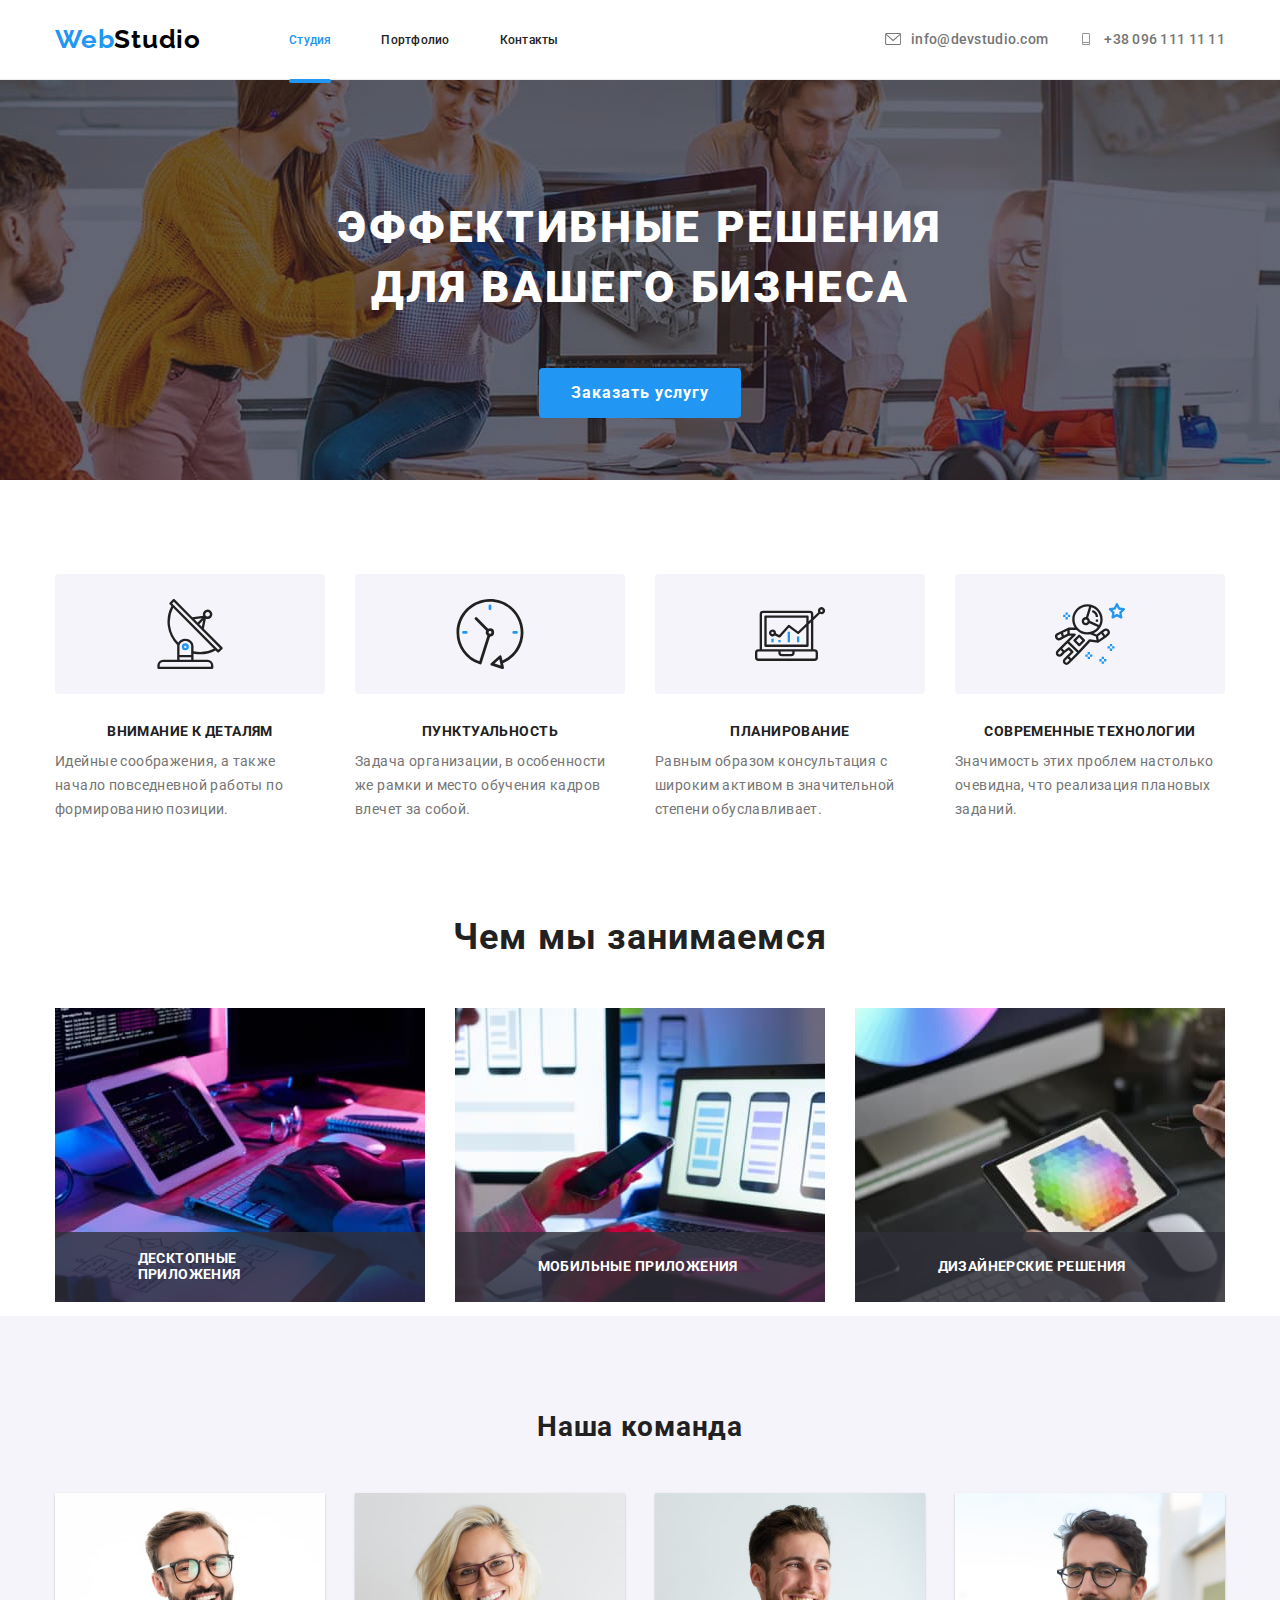
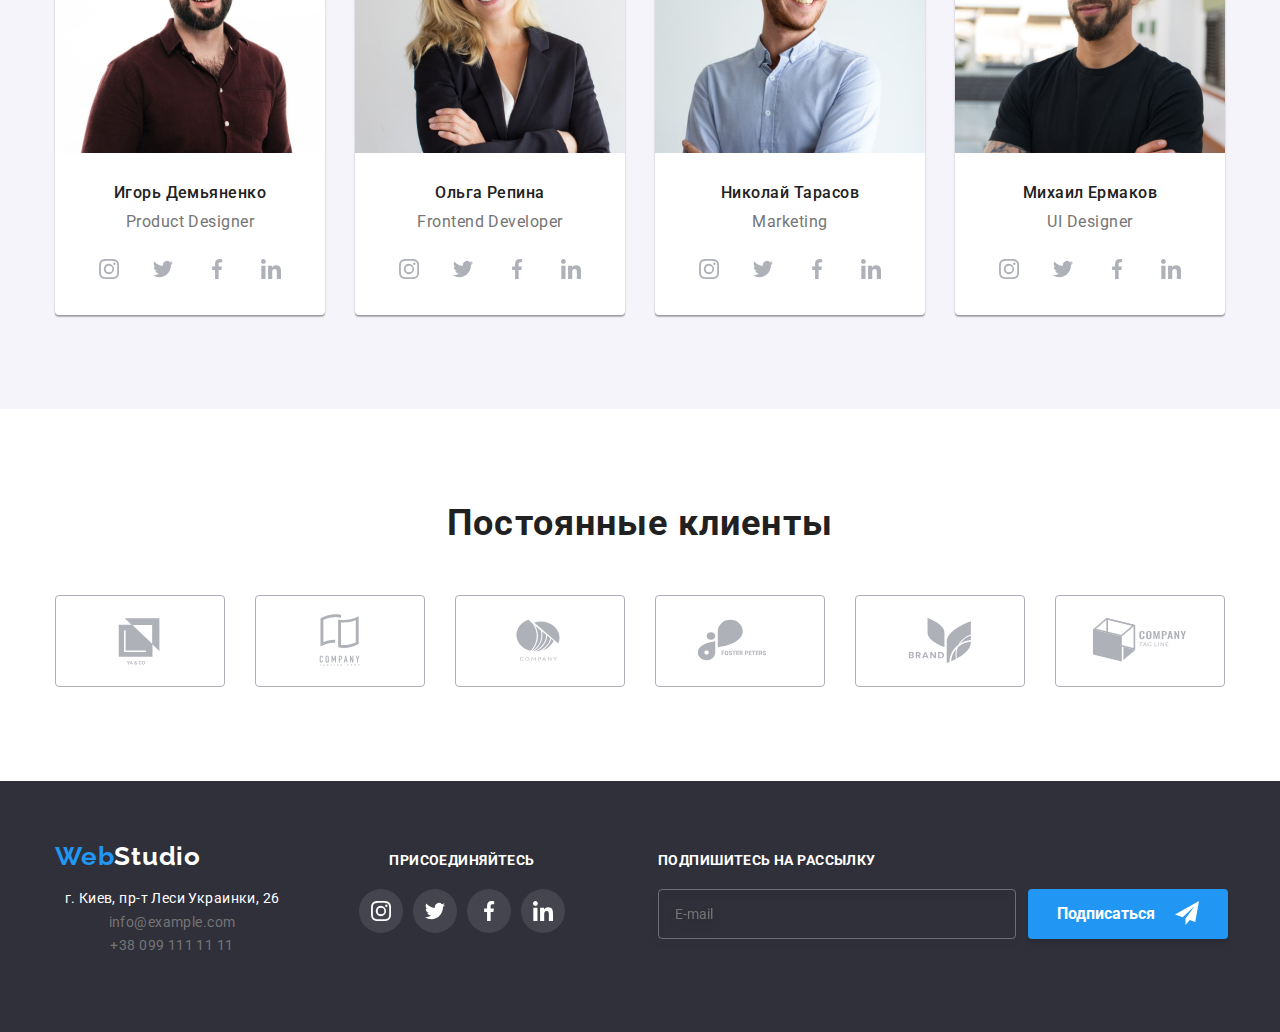
==== commit f486f2a5: "Закінчує адаптивку" ====
--- a/index.html
+++ b/index.html
@@ -585,8 +585,8 @@
             <svg class="checkbox__icon">
               <use href="./images/sprite.svg#icon-check"></use>
             </svg>
-            Соглашаюсь с рассылкой и принимаю
-            <span><a class="form__link" href=""> Условия договора</a></span>
+            <p class="form__agree">Соглашаюсь с рассылкой и принимаю
+            <span><a class="form__link" href=""> Условия договора</a></span></p>
           </label>
 
           <button class="form-button" type="submit">Отправить</button>
--- a/css/main.min.css
+++ b/css/main.min.css
@@ -1,2 +1,2 @@
-.visually-hidden{position:absolute;width:1px;height:1px;margin:-1px;border:0;padding:0;white-space:normal;clip-path:inset(100%);clip:rect(0 0 0 0);overflow:hidden}body{color:#757575;background-color:#fff;font-family:Roboto,sans-serif;font-weight:400;font-size:14px;line-height:1.71;letter-spacing:0.03em}h1,h2,h3,p{margin:0}img{display:block}ul{padding:0}input,textarea{outline:none}.section-title{color:#212121}.list{list-style:none}.no-scroll{overflow:hidden}.container{margin-top:0;padding-left:15px;padding-right:15px;margin-left:auto;margin-right:auto;outline:1px solid red}@media (min-width: 480px){.container{width:480px}}@media (min-width: 768px){.container{width:768px}}@media (min-width: 1200px){.container{width:1200px}}@media screen and (min-width: 480px){.hero{height:400px}.hero__title{margin-left:auto;margin-right:auto;width:360px;line-height:1.62;margin-bottom:30px}}@media screen and (min-width: 768px){.logo{font-size:24px;line-height:1.16}}@media screen and (max-width: 1199px){.hero{height:600px}.hero__title{font-size:26px;line-height:1.62;text-align:center;margin-bottom:30px}}@media screen and (min-width: 1200px){.hero__title{width:696px;font-size:44px;line-height:1.36;margin-bottom:50px}}@media screen and (max-width: 479px){.about .list{padding-top:40px;padding-bottom:20px}.about .list__image{width:100%}.about .list__text{margin-top:0;margin-block-end:0em;margin-bottom:20px}}@media screen and (min-width: 480px){.about{padding-top:60px;padding-bottom:30px}.about__image{width:450px}.about__text{margin-top:0;margin-block-end:0em;margin-bottom:30px}}@media screen and (min-width: 768px){.about{display:flex;flex-wrap:wrap;margin:0 -15px}.about__image{width:354px}.about__item{width:354px;margin:0 15px}.about__title{text-align:left}}@media screen and (min-width: 1200px){.about{display:flex;margin:0 -15px;padding-top:94px;padding-bottom:64px}.about__image{width:270px}.about__item{width:270px;margin:0 15px}.about__title{text-align:left}}@media screen and (max-width: 479px){.card-set__image{display:block;width:100%;height:auto}.card-set__item:not(:first-child){margin-top:20px}.team{padding-top:40px;padding-bottom:40px}}@media screen and (min-width: 480px){.card-set{padding-top:0px;margin:-15px;margin-bottom:0}.card-set__item{margin-top:30px;margin-bottom:0;margin-left:15px;margin-right:15px}.card-set__item:first-child{margin-top:20px}.card-set__image{width:450px;height:460px}.card-set__name{font-weight:500;font-size:16px;line-height:19px}.team{padding-top:60px;padding-bottom:60px}.team__title{display:inline-block;margin-bottom:30px}}@media screen and (min-width: 768px){.card-set{display:flex;flex-wrap:wrap;margin-bottom:0}.card-set__item{margin-bottom:0}.card-set__item:first-child{margin-top:30px}.card-set__image{width:354px;height:374px}}@media screen and (min-width: 1200px){.card-set{margin-top:-30px;margin-bottom:0}.card-set__image{width:270px;height:260px}.card-set__item{margin-left:15px;margin-right:15px}.team{padding-top:94px;padding-bottom:94px}.team__title{margin-bottom:50px;font-size:36px;line-height:1.16}}@media screen and (min-width: 480px){.clients{margin-top:60px;margin-bottom:60px}.clients__list{display:flex}.clients__title{margin-bottom:15px;font-size:28px;line-height:1.18}.clients__list{margin:-15px;margin-bottom:30px}.clients__link{margin:15px;width:210px;height:92px}}@media screen and (max-width: 479px){.clients{padding-top:60px;padding-bottom:60px}.clients__list{display:block;margin-bottom:0px}.clients .clients__link{width:100%;margin-top:30px}.clients__title{margin-bottom:30px}}@media screen and (min-width: 768px){.clients__link{width:226px}}@media screen and (min-width: 1200px){.clients{margin-top:94px;margin-bottom:94px}.clients__list{margin-top:0;margin-bottom:0}.clients__link{margin:0 15px;width:170px}.clients__title{margin-bottom:50px;font-size:36px;line-height:1.16}}@media screen and (max-width: 479px){.footer{text-align:center;padding-top:60px;padding-bottom:60px}.footer__adress{margin-bottom:40px}.footer__item{text-decoration:none;list-style:none}.footer__list{padding-inline-start:0px}.social{display:inline-block;margin-bottom:60px;justify-content:center}.social__list{margin-top:0;margin-bottom:0px;padding-left:0;list-style:none}.subscribe__input{width:100%;height:50px;margin-bottom:20px}}@media screen and (min-width: 480px){.footer{text-align:center;padding-top:60px;padding-bottom:60px}.footer__adress{margin-bottom:60px}.footer__item{text-decoration:none;list-style:none}.footer__list{padding-inline-start:0px}.social{display:inline-block;margin-bottom:60px}.social__list{margin-top:0;margin-bottom:0px;padding-left:0;list-style:none}.subscribe{display:inline-block}.subscribe__title{margin-top:0}.subscribe__input{display:block;width:450px;height:50px;margin-bottom:20px;outline:none}}@media screen and (min-width: 768px){.footer__info{display:flex;align-items:baseline}.footer__adress{margin-left:60px}.social{margin-left:165px}.subscribe__input{height:56px}}@media screen and (min-width: 1200px){.footer .container{display:flex;align-items:baseline}.footer{align-items:baseline}.footer__adress{margin-bottom:0;margin-left:0}.footer__form{margin-left:93px;text-align:left}.social{margin-bottom:0;margin-left:70px}.subscribe__input{width:358px;height:50px;margin-bottom:0;margin-right:12px}.subscribe .input{display:flex}}@media screen and (min-width: 480px){.section.abouts{padding-top:60px;padding-bottom:60px;list-style-type:none}.abouts .works{flex-wrap:wrap;padding:0;margin-bottom:25px}.abouts .works__item:nth-child(-n+3){margin-bottom:15px}.work-card{list-style-type:none}.work-card__img{width:450px;height:294px}.work-card__item{display:block;margin:15px}.work-card__item:last-child{margin-bottom:0}.work-card__description{padding:20px 24px}}@media screen and (min-width: 768px){.abouts .works{margin-bottom:30px;justify-content:center}.abouts__list.work-card{margin:0 -30px}.work-card__img{width:354px;height:294px}.work-card__item:last-child{margin-right:auto;margin-left:30px}.work-card__description{width:354px}}@media screen and (min-width: 480px){.modal{width:450px;height:609px}}@media screen and (max-width: 1199px){.section-work{display:none;padding-top:0}}@media screen and (max-width: 767px){.nav__list{display:none}.contacts{display:none}}@media screen and (min-width: 768px){.page-header{padding:0}.logo{margin-right:88px}.nav{display:flex}.nav__list{display:flex;margin-right:auto}.nav__item:not(:last-child){margin-right:50px}.contacts{margin-left:auto;margin-top:0;margin-bottom:0;padding-top:21px;padding-bottom:21px}.contacts__item:not(:last-child){margin-bottom:10px}}.backdrop{position:fixed;top:0;left:0;width:100%;height:100%;background-color:rgba(0,0,0,0.2);opacity:1;transition:opacity 500ms cubic-bezier(0.4, 0, 0.2, 1),visibility 500ms cubic-bezier(0.4, 0, 0.2, 1)}.backdrop.is-hidden{visibility:hidden;opacity:0;pointer-events:none}@media screen and (max-width: 767px){.page-header{padding-top:16px;padding-bottom:16px}.navigation{display:flex}.menu-button{position:absolute;display:inline-flex;right:15px;margin-left:auto;border:none;background-color:transparent;z-index:10}.menu-button:hover .icon-cross,.menu-button:focus .icon-menu,.menu-button:hover .icon-cross,.menu-button:focus .icon-menu{fill:#2196f3}.menu-button.is-open .icon-cross{display:block}.menu-button.is-open .icon-menu{display:none}.icon-cross{display:none}}.menu-container{position:fixed;top:0;left:0;opacity:0;display:flex;flex-direction:column;width:100vw;height:100vh;padding:40px 48px;background-color:#fff;transform:translateX(100%);transition:transform 500ms cubic-bezier(0.4, 0, 0.2, 1)}.menu-container.is-open{opacity:1;transform:translateX(0)}.menu-nav__link{text-decoration:none;font-weight:500;font-size:40px;line-height:47px;text-align:center;letter-spacing:0.02em;color:#212121}.menu-nav__link:hover,.menu-nav__link:focus{color:#2196f3}.menu-nav__item:not(:last-child){margin-bottom:32px}.menu-nav__list{margin-bottom:auto}.menu-contacts__link--phone{color:#2196f3}.menu-contacts__mail{font-weight:500;font-size:16px;line-height:28px;letter-spacing:0.02em}.menu-contacts__link--mail{color:#757575}.menu-contacts__phone{margin-bottom:32px;font-weight:500;font-size:24px;line-height:40px;letter-spacing:0.02em}.menu-contacts__link{text-decoration:none}.mob-soc{display:flex;flex-wrap:wrap}.mob-soc__item{text-decoration:none;font-weight:500;font-size:18px;line-height:1.22;color:#2196f3;letter-spacing:0.02em}.mob-soc__line{margin:0 10px;width:1px;height:22px;background-color:rgba(33,33,33,0.2)}@media screen and (min-width: 480px){.menu-contacts__phone{font-size:34px}.menu-contacts__mail{font-size:24px}}@media screen and (min-width: 768px){.menu-button{display:none}.menu-container{display:none}}.button{padding:10px 32px;border-radius:4px;border:none;font-family:inherit;font-weight:700;font-size:16px;line-height:1.88;text-align:center;letter-spacing:0.06em;color:#fff;background-color:#2196f3}.checkbox{position:absolute;width:1px;height:1px;margin:-1px;border:0;padding:0;white-space:normal;clip-path:inset(100%);clip:rect(0 0 0 0);overflow:hidden}.checkbox__icon{position:absolute;top:50%;left:0;transform:translateY(-50%);margin-left:12px;display:inline-block;width:15px;height:15px;border-radius:4px;border:2px solid #212121;transition:background 250ms cubic-bezier(0.4, 0, 0.2, 1)}.checkbox:checked+.checkbox__icon{border-color:#2196f3;background-color:#2196f3;background-size:contain;background-origin:border-box}.checkbox:focus+.checkbox__icon{border-color:#2196f3}.contacts{padding-inline-start:0px}.contacts__link{font-weight:500;letter-spacing:0.02em;color:#757575;fill:#757575;transition:color 250ms cubic-bezier(0.4, 0, 0.2, 1),fill 250ms cubic-bezier(0.4, 0, 0.2, 1)}.contacts__link:hover,.contacts__link:focus{color:#2196f3;fill:#2196f3}.contacts__icon{width:16px;height:12px;margin-right:10px}.abouts .works{display:flex;margin-top:0;padding-inline-start:0px}.abouts .works__item:not(:last-child){margin-right:8px}.abouts .works__button{padding:6px 22px;border:none;border-radius:4px;outline:none;font-weight:500;font-size:16px;line-height:1.62;letter-spacing:0.03em;color:#212121;background-color:#f5f4fa;transition:background-color 250ms cubic-bezier(0.4, 0, 0.2, 1),color 250ms cubic-bezier(0.4, 0, 0.2, 1),box-shadow 250ms cubic-bezier(0.4, 0, 0.2, 1)}.abouts .works__button:hover,.abouts .works__button:focus{color:#fff;background-color:#2196f3;box-shadow:0px 3px 1px rgba(0,0,0,0.1),0px 1px 2px rgba(0,0,0,0.08),0px 2px 2px rgba(0,0,0,0.12)}.form{position:relative;display:block;width:448px;margin-left:auto;margin-right:auto;padding:40px 0}.form__title{margin-bottom:10px;font-weight:700;font-size:20px;line-height:1.15;text-align:center;letter-spacing:0.03em;color:#212121}.form__text{position:relative;padding-left:36px;font-size:14px;line-height:1.7;letter-spacing:0.03em}.form__link{text-decoration:none;color:#2196f3;border-bottom:1px solid #2196f3}.form__field{display:flex;flex-direction:column}.form__field__lable{font-size:12px;line-height:1.16;letter-spacing:0.01em;color:#757575}.form__field__wrapper{position:relative}.form__field__input{width:100%;height:40px;margin-top:4px;margin-bottom:10px;padding:12px 12px 12px 42px;border:1px solid rgba(33,33,33,0.2);border-radius:4px;transition:border-color 250ms cubic-bezier(0.4, 0, 0.2, 1)}.form__field__input:focus{border-color:#2196f3}.form__field__icon{position:absolute;left:14px;top:0;width:15px;height:15px;transition:fill 250ms cubic-bezier(0.4, 0, 0.2, 1)}.form__field__input:focus+.form__field__icon{fill:#2196f3}.form__coment{display:flex;flex-direction:column}.form__coment__textarea{resize:none;height:120px;margin-top:4px;margin-bottom:20px;padding:12px 16px;border:1px solid rgba(33,33,33,0.2);border-radius:4px;font-size:14px;line-height:1.14;letter-spacing:0.01em;color:var(--title-text-color);transition:border-color 250ms cubic-bezier(0.4, 0, 0.2, 1);color:rgba(117,117,117,0.5)}.form__coment__textarea:focus{border-color:#2196f3}.form-button{margin-left:120px;margin-top:30px;padding:10px 56px;color:#fff;background:#2196f3;box-shadow:0px 4px 4px rgba(0,0,0,0.15);border:none;border-radius:4px;transition:background 250ms cubic-bezier(0.4, 0, 0.2, 1)}.form-button .form-button:hover,.form-button .form-button:focus{background:#188ce8;box-shadow:0px 4px 4px rgba(0,0,0,0.15)}.footer__form{position:relative;align-items:baseline;border:none}.subscribe__title{margin-bottom:20px;font-weight:700;font-size:14px;line-height:1.33;letter-spacing:0.03em;text-transform:uppercase}.subscribe__input{padding:0 16px;color:#fff;background-color:transparent;border:1px solid rgba(255,255,255,0.3);filter:drop-shadow(0px 4px 4px rgba(0,0,0,0.15));border-radius:4px;transition:border-color 250ms cubic-bezier(0.4, 0, 0.2, 1)}.subscribe__input:focus{border-color:#2196f3}.subscribe__button{position:relative;margin:0;padding:10px 29px;width:200px;height:50px;text-align:left;font-weight:700;font-size:16px;line-height:1.88;border:none;color:#fff;background-color:#2196f3;box-shadow:0px 4px 4px rgba(0,0,0,0.15);border-radius:4px}.subscribe__icon{position:absolute;bottom:14px;right:29px;width:24px;height:24px;background-color:#2196f3}.logo{font-family:Raleway,sans-serif;font-weight:700;font-size:26px;line-height:1.19;letter-spacing:0.03em;color:#000000;text-decoration:none}.accent{color:#2196f3}.backdrop.is-hidden .modal{transform:translate(-50%, -50%) translateY(150%)}.modal{position:absolute;top:50%;left:50%;transform:translate(-50%, -50%) translateY(0);transition:transform 500ms cubic-bezier(0.4, 0, 0.2, 1);width:528px;height:581px;background:#fff;box-shadow:0px 1px 3px rgba(0,0,0,0.12),0px 1px 1px rgba(0,0,0,0.14),0px 2px 1px rgba(0,0,0,0.2);border-radius:4px}.modal__close{position:absolute;top:8px;right:8px;width:30px;height:30px;padding:0;margin:0;border-radius:50%;border:1px solid rgba(0,0,0,0.1);background-color:transparent;transition:fill 250ms var(--time-function)}.modal__close:hover,.modal__close:focus{fill:#2196f3}.modal__icon{position:absolute;top:8px;right:8px;width:12px;height:12px}.navigation{position:relative;margin-left:auto;margin-right:auto;align-items:center;list-style:none}.nav{align-items:center}.nav__list{margin-top:0;margin-bottom:0;padding-inline-start:0}.nav__link{padding-top:32;padding-bottom:32;font-weight:500;font-size:14px;line-height:1.18;letter-spacing:0.02em;text-decoration:none;color:#212121;transition:color 250ms cubic-bezier(0.4, 0, 0.2, 1)}.nav__link:hover,.nav__link:focus{color:#2196f3}.nav__link::after{content:"";position:absolute;bottom:-1px;display:block;width:100%;height:4px;border-radius:2px;background-color:#2196f3;opacity:0;transition:opacity 250ms cubic-bezier(0.4, 0, 0.2, 1)}.nav__link.current::after{opacity:1}.nav__link.current{color:#2196f3}.soc{display:flex;justify-content:center;padding-inline-start:0;list-style:none}.soc__item{display:flex;justify-content:center;align-items:center;width:44px;height:44px;border-radius:50%;border-color:transparent;background-color:#fff;transition:background-color 250ms cubic-bezier(0.4, 0, 0.2, 1)}.soc__item:not(:last-child){margin-right:10px}.soc__item:hover,.soc__item:focus{background-color:#2196f3}.soc__link{margin:0;padding:0;width:20px;height:20px}.soc__icon{width:20px;height:20px;fill:#afb1b8;transition:fill 250ms cubic-bezier(0.4, 0, 0.2, 1)}.soc__item:hover .soc__icon,.soc__item:focus .soc__icon{fill:#fff}.card-set{list-style:none;margin:0 -15;padding-inline-start:0}.card-set__item{display:block;background-color:#fff}.card-set__item{box-shadow:0px 1px 3px rgba(0,0,0,0.12),0px 1px 1px rgba(0,0,0,0.14),0px 2px 1px rgba(0,0,0,0.2);border-radius:0px 0px 4px 4px}.card-set__image{display:block}.card-set__info{padding-top:30px;padding-bottom:24px}.card-set__name{margin-top:0;margin-bottom:10px;font-weight:500;font-size:16px;line-height:1.19;letter-spacing:0.03em;color:#212121}.card-set__text{margin-top:0;margin-bottom:16px;font-size:16px;line-height:1.19;letter-spacing:0.03em}.about{list-style:none;margin-top:0;margin-bottom:0;padding-inline-start:0}.about__item{padding-inline-start:0}.about__image{display:flex;justify-content:center;align-items:center;margin-bottom:30px;height:120px;border-radius:4px;background-color:#f5f4fa}.about__icon{width:70px;height:70px}.about__title{margin-top:0;margin-bottom:10px;font-weight:700;font-size:14px;line-height:1.14;letter-spacing:0.03em;text-transform:uppercase;text-align:center;color:#212121}.about__text{font-size:14px;line-height:1.71;letter-spacing:0.03em;color:#757575}.clients{text-align:center}.clients__title{margin-top:0;font-weight:700;text-align:center;letter-spacing:0.03em;color:#212121}.clients__list{flex-wrap:wrap;list-style:none;padding-inline-start:0}.clients__link{display:flex;justify-content:center;height:92px;align-items:center;border:1px solid #afb1b8;border-radius:4px;outline:none;transition:border-color 250ms cubic-bezier(0.4, 0, 0.2, 1)}.clients__link:hover,.clients__link:focus{border-color:#2196f3}.clients__icon{width:106px;height:60px;fill:#afb1b8;transition:fill 250ms cubic-bezier(0.4, 0, 0.2, 1)}.clients__link:hover .clients__icon,.clients__link:focus .clients__icon{fill:#2196f3}.footer{color:#fff;background-color:#2f303a}.footer__adress{font-family:Roboto, sans-serif;font-style:normal;font-size:14px;line-height:1.71;letter-spacing:0.03em}.footer .logo{color:#fff}.footer__link{color:#fff;text-decoration:none;font-size:14px;line-height:1.71;letter-spacing:0.03em;transition:color 250ms cubic-bezier(0.4, 0, 0.2, 1)}.footer__link:hover,.footer__link:focus{color:#2196f3}.footer__contact{text-decoration:none;color:#757575;transition:color 250ms cubic-bezier(0.4, 0, 0.2, 1)}.footer__contact:hover,.footer__contact:focus{color:#2196f3}.social__title{margin-top:0;margin-bottom:20px;font-weight:700;font-size:14px;line-height:1.14;letter-spacing:0.03em;text-transform:uppercase}.social__list{display:flex}.soclist__item:not(:last-child){margin-right:10px}.soclist__link{display:flex;justify-content:center;align-items:center;width:44px;height:44px;border-radius:50%;outline:none;background:rgba(255,255,255,0.1);transition:background-color 250ms cubic-bezier(0.4, 0, 0.2, 1)}.soclist__link:hover,.soclist__link:focus{background-color:#2196f3}.soclist__icon{width:20px;height:20px;fill:#fff}.page-header{color:#000000;text-decoration:none;border-bottom:1px solid #ececec;align-items:center}.hero{height:400px;margin-left:auto;margin-right:auto;padding-top:118px;padding-bottom:118px;text-align:center;max-width:1600px;background:linear-gradient(rgba(47,48,58,0.4), rgba(47,48,58,0.4)),url(../images/bcg-foto.jpg);background-position:center;background-color:#c4c4c4;background-repeat:no-repeat;color:#fff}.hero__title{margin-left:auto;margin-right:auto;margin-top:0;font-weight:900;letter-spacing:0.06em;text-transform:uppercase}.team{list-style:none;text-align:center;background-color:#f5f4fa}.team__title{margin-top:0;font-weight:700;font-size:28px;line-height:1.18;text-align:center;letter-spacing:0.03em;color:#212121}.section-work{padding-top:0}.section-work__list{display:flex}.section-work__title{margin-bottom:50px;font-weight:700;font-size:36px;line-height:1.17;text-align:center;letter-spacing:0.03em;color:#212121}.develop__item{position:relative}.develop__item:not(:last-child){margin-right:30px}.develop__fon{position:absolute;bottom:0;width:370px;height:70px;background-color:rgba(47,48,58,0.8)}.develop__text{position:absolute;top:50%;left:50%;transform:translate(-50%, -50%);font-weight:700;font-size:14px;line-height:1.14;min-width:205px;letter-spacing:0.03em;text-transform:uppercase;color:#fff}.abouts__list{display:flex;flex-wrap:wrap;margin:0;padding-inline-start:0px;justify-content:center}.work-card__item{display:flex;flex-direction:column;transition:box-shadow 250ms cubic-bezier(0.4, 0, 0.2, 1)}.work-card__item__item:nth-child(3n){margin-right:0}.work-card__item__item:nth-child(n+7){margin-bottom:0}.work-card__item .work-card__foto{position:relative;overflow:hidden}.work-card__item__foto{position:relative;overflow:hidden}.work-card__item:hover{box-shadow:0px 1px 1px rgba(0,0,0,0.12),0px 4px 4px rgba(0,0,0,0.06),1px 4px 6px rgba(0,0,0,0.16)}.work-card__overlay{position:absolute;top:0;left:0;width:100%;height:100%;padding:77px 24px;color:#fff;background:rgba(33,150,243,0.9);transform:translateY(100%);transition:transform 250ms cubic-bezier(0.4, 0, 0.2, 1)}.work-card__item:hover .work-card__overlay{transform:translateY(0)}.work-card__description{flex-grow:1;border-right:2px solid #eeeeee;border-left:2px solid #eeeeee;border-bottom:2px solid #eeeeee;text-align:left}.work-card__description__text{font-weight:400;font-size:18px;line-height:1.56;letter-spacing:0.03em}.work-card__title{max-width:322px;margin-bottom:4px;font-weight:700;font-size:18px;line-height:2;letter-spacing:0.06em;color:#212121}
+.visually-hidden{position:absolute;width:1px;height:1px;margin:-1px;border:0;padding:0;white-space:normal;clip-path:inset(100%);clip:rect(0 0 0 0);overflow:hidden}body{color:#757575;background-color:#fff;font-family:Roboto,sans-serif;font-weight:400;font-size:14px;line-height:1.71;letter-spacing:0.03em}h1,h2,h3,p{margin:0}img{display:block}ul{padding:0}input,textarea{outline:none}.section-title{color:#212121}.list{list-style:none}.no-scroll{overflow:hidden}.container{margin-top:0;padding-left:15px;padding-right:15px;margin-left:auto;margin-right:auto}@media (min-width: 480px){.container{width:480px}}@media (min-width: 768px){.container{width:768px}}@media (min-width: 1200px){.container{width:1200px}}@media screen and (min-width: 480px){.hero{height:400px}.hero__title{margin-left:auto;margin-right:auto;width:360px;line-height:1.62;margin-bottom:30px}}@media screen and (min-width: 768px){.logo{font-size:24px;line-height:1.16}}@media screen and (max-width: 1199px){.hero{height:600px}.hero__title{font-size:26px;line-height:1.62;text-align:center;margin-bottom:30px}}@media screen and (min-width: 1200px){.hero__title{width:696px;font-size:44px;line-height:1.36;margin-bottom:50px}}@media screen and (max-width: 479px){.about .list{padding-top:40px;padding-bottom:20px}.about .list__image{width:100%}.about .list__text{margin-top:0;margin-block-end:0em;margin-bottom:20px}}@media screen and (min-width: 480px){.about{padding-top:60px;padding-bottom:30px}.about__image{width:450px}.about__text{margin-top:0;margin-block-end:0em;margin-bottom:30px}}@media screen and (min-width: 768px){.about{display:flex;flex-wrap:wrap;margin:0 -15px}.about__image{width:354px}.about__item{width:354px;margin:0 15px}.about__title{text-align:left}}@media screen and (min-width: 1200px){.about{display:flex;margin:0 -15px;padding-top:94px;padding-bottom:64px}.about__image{width:270px}.about__item{width:270px;margin:0 15px}.about__title{text-align:left}}@media screen and (max-width: 479px){.card-set__image{display:block;width:100%;height:auto}.card-set__item:not(:first-child){margin-top:20px}.team{padding-top:40px;padding-bottom:40px}}@media screen and (min-width: 480px){.card-set{padding-top:0px;margin:-15px;margin-bottom:0}.card-set__item{margin-top:30px;margin-bottom:0;margin-left:15px;margin-right:15px}.card-set__item:first-child{margin-top:20px}.card-set__image{width:450px;height:460px}.card-set__name{font-weight:500;font-size:16px;line-height:19px}.team{padding-top:60px;padding-bottom:60px}.team__title{display:inline-block;margin-bottom:30px}}@media screen and (min-width: 768px){.card-set{display:flex;flex-wrap:wrap;margin-bottom:0}.card-set__item{margin-bottom:0}.card-set__item:first-child{margin-top:30px}.card-set__image{width:354px;height:374px}}@media screen and (min-width: 1200px){.card-set{margin-top:-30px;margin-bottom:0}.card-set__image{width:270px;height:260px}.card-set__item{margin-left:15px;margin-right:15px}.team{padding-top:94px;padding-bottom:94px}.team__title{margin-bottom:50px;font-size:36px;line-height:1.16}}@media screen and (min-width: 480px){.clients{margin-top:60px;margin-bottom:60px}.clients__list{display:flex}.clients__title{margin-bottom:15px;font-size:28px;line-height:1.18}.clients__list{margin:-15px;margin-bottom:30px}.clients__link{margin:15px;width:210px;height:92px}}@media screen and (max-width: 479px){.clients{padding-top:60px;padding-bottom:60px}.clients__list{display:block;margin-bottom:0px}.clients .clients__link{width:100%;margin-top:30px}.clients__title{margin-bottom:30px}}@media screen and (min-width: 768px){.clients__link{width:226px}}@media screen and (min-width: 1200px){.clients{margin-top:94px;margin-bottom:94px}.clients__list{margin-top:0;margin-bottom:0}.clients__link{margin:0 15px;width:170px}.clients__title{margin-bottom:50px;font-size:36px;line-height:1.16}}@media screen and (max-width: 479px){.footer{text-align:center;padding-top:60px;padding-bottom:60px}.footer__adress{margin-bottom:40px}.footer__item{text-decoration:none;list-style:none}.footer__list{padding-inline-start:0px}.social{display:inline-block;margin-bottom:60px;justify-content:center}.social__list{margin-top:0;margin-bottom:0px;padding-left:0;list-style:none}.subscribe__input{width:100%;height:50px;margin-bottom:20px}}@media screen and (min-width: 480px){.footer{text-align:center;padding-top:60px;padding-bottom:60px}.footer__adress{margin-bottom:60px}.footer__item{text-decoration:none;list-style:none}.footer__list{padding-inline-start:0px}.social{display:inline-block;margin-bottom:60px}.social__list{margin-top:0;margin-bottom:0px;padding-left:0;list-style:none}.subscribe{display:inline-block}.subscribe__title{margin-top:0}.subscribe__input{display:block;width:450px;height:50px;margin-bottom:20px;outline:none}}@media screen and (min-width: 768px){.footer__info{display:flex;align-items:baseline}.footer__adress{margin-left:60px}.social{margin-left:165px}.subscribe__input{height:56px}}@media screen and (min-width: 1200px){.footer .container{display:flex;align-items:baseline}.footer{align-items:baseline}.footer__adress{margin-bottom:0;margin-left:0}.footer__form{margin-left:93px;text-align:left}.social{margin-bottom:0;margin-left:70px}.subscribe__input{width:358px;height:50px;margin-bottom:0;margin-right:12px}.subscribe .input{display:flex}}@media screen and (max-width: 479px){.section.abouts{padding-top:40px;padding-bottom:40px;list-style-type:none}.work-card{display:flex}.work-card__item{margin:15px}.work-card__img{width:100%}.work-card__description{padding:20px 24px}.work-card__item:last-child{margin-bottom:0}.abouts .works{display:flex;flex-wrap:wrap;padding:0;margin-bottom:15px}.abouts .works__item:nth-child(-n+3){margin-bottom:15px}}@media screen and (min-width: 480px){.section.abouts{padding-top:60px;padding-bottom:60px}.abouts__list{display:flex}.abouts .works{display:flex;flex-wrap:wrap;padding:0;margin-bottom:15px}.abouts .works__item:nth-child(-n+3){margin-bottom:15px}.work-card__img{width:450px;height:294px}.work-card__item{display:block;margin:15px}.work-card__item:last-child{margin-bottom:0}.work-card__description{padding:20px 24px}}@media screen and (min-width: 768px){.abouts .works{margin-bottom:15px;justify-content:center}.work-card__img{width:354px;height:294px}.work-card__item:last-child{margin-right:auto}.work-card__description{width:354px}}@media screen and (min-width: 1200px){.work-card__img{width:370px;height:294px}.work-card__description{width:370px}.work-card__item:last-child{margin-bottom:15px}.logo{padding-top:24px;padding-bottom:24px}.contacts{display:flex}.contacts__item{margin:0}}@media screen and (max-width: 479px){.modal{width:90%;height:609px}.form{width:100%}.form__agree{font-size:12px;line-height:1.16}}@media screen and (min-width: 480px){.modal{width:450px;height:609px}.form{padding:40px 0}.form__agree{font-size:12px;line-height:1.16}}@media screen and (max-width: 1199px){.section-work{display:none;padding-top:0}}@media screen and (max-width: 1199px) and (min-width: 768px){.form__agree{font-size:14px;line-height:1.7}.modal{width:528px;height:581px}}@media screen and (max-width: 767px){.nav__list{display:none}.contacts{display:none}}@media screen and (min-width: 768px){.page-header{padding:0}.logo{margin-right:88px}.nav{display:flex}.nav__list{display:flex;position:relative}.nav__item:not(:last-child){margin-right:50px}.nav__link{position:relative;font-size:12px;line-height:1.16;padding-top:35px;padding-bottom:35px}.contacts{margin-left:auto;margin-top:0;margin-bottom:0;padding-top:15px;padding-bottom:15px}.contacts__item:not(:last-child){margin-bottom:10px}.contacts__link{display:flex;align-items:center;text-decoration:none}}@media screen and (min-width: 1200px){.contacts__item:first-child{margin-right:30px;margin-bottom:0}}.backdrop{position:fixed;z-index:3;top:0;left:0;width:100%;height:100%;background-color:rgba(0,0,0,0.2);opacity:1;transition:opacity 500ms cubic-bezier(0.4, 0, 0.2, 1),visibility 500ms cubic-bezier(0.4, 0, 0.2, 1)}.backdrop.is-hidden{visibility:hidden;opacity:0;pointer-events:none}@media screen and (max-width: 767px){.page-header{padding-top:16px;padding-bottom:16px}.navigation{display:flex}.menu-button{position:absolute;display:inline-flex;right:15px;margin-left:auto;border:none;background-color:transparent;z-index:3}.menu-button:hover .icon-cross,.menu-button:focus .icon-menu,.menu-button:hover .icon-cross,.menu-button:focus .icon-menu{fill:#2196f3}.menu-button.is-open .icon-cross{display:block}.menu-button.is-open .icon-menu{display:none}.icon-cross{display:none}}.menu-container{position:fixed;z-index:2;top:0;left:0;opacity:0;display:flex;flex-direction:column;width:100vw;height:100vh;padding:40px 48px;background-color:#fff;transform:translateX(100%);transition:transform 500ms cubic-bezier(0.4, 0, 0.2, 1)}.menu-container.is-open{opacity:1;transform:translateX(0)}.menu-nav__link{text-decoration:none;font-weight:500;font-size:40px;line-height:47px;text-align:center;letter-spacing:0.02em;color:#212121}.menu-nav__link:hover,.menu-nav__link:focus{color:#2196f3}.menu-nav__item:not(:last-child){margin-bottom:32px}.menu-nav__list{margin-bottom:auto}.menu-contacts__link--phone{color:#2196f3}.menu-contacts__mail{font-weight:500;font-size:16px;line-height:28px;letter-spacing:0.02em}.menu-contacts__link--mail{color:#757575}.menu-contacts__phone{margin-bottom:32px;font-weight:500;font-size:24px;line-height:40px;letter-spacing:0.02em}.menu-contacts__link{text-decoration:none}.mob-soc{display:flex;flex-wrap:wrap}.mob-soc__item{text-decoration:none;font-weight:500;font-size:18px;line-height:1.22;color:#2196f3;letter-spacing:0.02em}.mob-soc__line{margin:0 10px;width:1px;height:22px;background-color:rgba(33,33,33,0.2)}@media screen and (min-width: 480px){.menu-contacts__phone{font-size:34px}.menu-contacts__mail{font-size:24px}}@media screen and (min-width: 768px){.menu-button{display:none}.menu-container{display:none}}.button{padding:10px 32px;border-radius:4px;border:none;font-family:inherit;font-weight:700;font-size:16px;line-height:1.88;text-align:center;letter-spacing:0.06em;color:#fff;background-color:#2196f3}.checkbox{position:absolute;width:1px;height:1px;margin:-1px;border:0;padding:0;white-space:normal;clip-path:inset(100%);clip:rect(0 0 0 0);overflow:hidden}.checkbox__icon{position:absolute;top:50%;left:0;transform:translateY(-50%);margin-left:12px;display:inline-block;width:15px;height:15px;border-radius:4px;border:2px solid #212121;transition:background 250ms cubic-bezier(0.4, 0, 0.2, 1)}.checkbox:checked+.checkbox__icon{border-color:#2196f3;background-color:#2196f3;background-size:contain;background-origin:border-box}.checkbox:focus+.checkbox__icon{border-color:#2196f3}.contacts{padding-inline-start:0px}.contacts__link{font-weight:500;letter-spacing:0.02em;color:#757575;fill:#757575;transition:color 250ms cubic-bezier(0.4, 0, 0.2, 1),fill 250ms cubic-bezier(0.4, 0, 0.2, 1)}.contacts__link:hover,.contacts__link:focus{color:#2196f3;fill:#2196f3}.contacts__icon{width:16px;height:12px;margin-right:10px}.abouts .works{display:flex;margin-top:0}.abouts .works__item:not(:last-child){margin-right:8px}.abouts .works__button{padding:6px 22px;border:none;border-radius:4px;outline:none;font-weight:500;font-size:16px;line-height:1.62;letter-spacing:0.03em;color:#212121;background-color:#f5f4fa;transition:background-color 250ms cubic-bezier(0.4, 0, 0.2, 1),color 250ms cubic-bezier(0.4, 0, 0.2, 1),box-shadow 250ms cubic-bezier(0.4, 0, 0.2, 1)}.abouts .works__button:hover,.abouts .works__button:focus{color:#fff;background-color:#2196f3;box-shadow:0px 3px 1px rgba(0,0,0,0.1),0px 1px 2px rgba(0,0,0,0.08),0px 2px 2px rgba(0,0,0,0.12)}.form{display:flex;flex-direction:column;position:relative;margin-left:auto;margin-right:auto;padding:40px 0}.form__title{margin-bottom:10px;font-weight:700;font-size:20px;line-height:1.15;text-align:center;letter-spacing:0.03em;color:#212121}.form__text{position:relative;display:inline-flex;align-items:center;padding-left:36px;font-size:14px;line-height:1.7;letter-spacing:0.03em}.form__link{text-decoration:none;color:#2196f3;border-bottom:1px solid #2196f3}.form__field{display:flex;flex-direction:column}.form__field__lable{font-size:12px;line-height:1.16;letter-spacing:0.01em;color:#757575}.form__field__wrapper{position:relative}.form__field__input{width:100%;height:40px;margin-top:4px;margin-bottom:10px;padding:12px 12px 12px 42px;border:1px solid rgba(33,33,33,0.2);border-radius:4px;transition:border-color 250ms cubic-bezier(0.4, 0, 0.2, 1)}.form__field__input:focus{border-color:#2196f3}.form__field__icon{position:absolute;left:14px;top:0;width:15px;height:15px;transition:fill 250ms cubic-bezier(0.4, 0, 0.2, 1)}.form__field__input:focus+.form__field__icon{fill:#2196f3}.form__coment{display:flex;flex-direction:column}.form__coment__textarea{resize:none;height:120px;margin-top:4px;margin-bottom:20px;padding:12px 16px;border:1px solid rgba(33,33,33,0.2);border-radius:4px;font-size:14px;line-height:1.14;letter-spacing:0.01em;color:var(--title-text-color);transition:border-color 250ms cubic-bezier(0.4, 0, 0.2, 1);color:rgba(117,117,117,0.5)}.form__coment__textarea:focus{border-color:#2196f3}.form-button{margin-left:auto;margin-right:auto;margin-top:30px;padding:10px 56px;color:#fff;background:#2196f3;box-shadow:0px 4px 4px rgba(0,0,0,0.15);border:none;border-radius:4px;transition:background 250ms cubic-bezier(0.4, 0, 0.2, 1)}.form-button .form-button:hover,.form-button .form-button:focus{background:#188ce8;box-shadow:0px 4px 4px rgba(0,0,0,0.15)}.footer__form{position:relative;align-items:baseline;border:none}.subscribe__title{margin-bottom:20px;font-weight:700;font-size:14px;line-height:1.33;letter-spacing:0.03em;text-transform:uppercase}.subscribe__input{padding:0 16px;color:#fff;background-color:transparent;border:1px solid rgba(255,255,255,0.3);filter:drop-shadow(0px 4px 4px rgba(0,0,0,0.15));border-radius:4px;transition:border-color 250ms cubic-bezier(0.4, 0, 0.2, 1)}.subscribe__input:focus{border-color:#2196f3}.subscribe__button{position:relative;margin:0;padding:10px 29px;width:200px;height:50px;text-align:left;font-weight:700;font-size:16px;line-height:1.88;border:none;color:#fff;background-color:#2196f3;box-shadow:0px 4px 4px rgba(0,0,0,0.15);border-radius:4px}.subscribe__icon{position:absolute;bottom:14px;right:29px;width:24px;height:24px;background-color:#2196f3}.logo{font-family:Raleway,sans-serif;font-weight:700;font-size:26px;line-height:1.19;letter-spacing:0.03em;color:#000000;text-decoration:none}.accent{color:#2196f3}.backdrop.is-hidden .modal{transform:translate(-50%, -50%) translateY(150%)}.modal{position:absolute;top:50%;left:50%;padding-left:15px;padding-right:15px;z-index:999;transform:translate(-50%, -50%) translateY(0);transition:transform 500ms cubic-bezier(0.4, 0, 0.2, 1);padding:15px;background:#fff;box-shadow:0px 1px 3px rgba(0,0,0,0.12),0px 1px 1px rgba(0,0,0,0.14),0px 2px 1px rgba(0,0,0,0.2);border-radius:4px}.modal__close{position:absolute;top:8px;right:8px;width:30px;height:30px;padding:0;margin:0;border-radius:50%;border:1px solid rgba(0,0,0,0.1);background-color:transparent;transition:fill 250ms var(--time-function)}.modal__close:hover,.modal__close:focus{fill:#2196f3}.modal__icon{position:absolute;z-index:5;top:8px;right:8px;width:12px;height:12px}.navigation{position:relative;margin-left:auto;margin-right:auto;align-items:center;list-style:none}.nav{align-items:center}.nav__list{margin-top:0;margin-bottom:0;padding-inline-start:0}.nav__link{font-weight:500;letter-spacing:0.02em;text-decoration:none;color:#212121;transition:color 250ms cubic-bezier(0.4, 0, 0.2, 1)}.nav__link:hover,.nav__link:focus{color:#2196f3}.nav__link::after{content:"";position:absolute;bottom:-1px;display:block;width:100%;height:4px;border-radius:2px;background-color:#2196f3;opacity:0;transition:opacity 250ms cubic-bezier(0.4, 0, 0.2, 1)}.nav__link.current::after{opacity:1}.nav__link.current{color:#2196f3}.soc{display:flex;justify-content:center;padding-inline-start:0;list-style:none}.soc__item{display:flex;justify-content:center;align-items:center;width:44px;height:44px;border-radius:50%;border-color:transparent;background-color:#fff;transition:background-color 250ms cubic-bezier(0.4, 0, 0.2, 1)}.soc__item:not(:last-child){margin-right:10px}.soc__item:hover,.soc__item:focus{background-color:#2196f3}.soc__link{margin:0;padding:0;width:20px;height:20px}.soc__icon{width:20px;height:20px;fill:#afb1b8;transition:fill 250ms cubic-bezier(0.4, 0, 0.2, 1)}.soc__item:hover .soc__icon,.soc__item:focus .soc__icon{fill:#fff}.card-set{list-style:none;margin:0 -15;padding-inline-start:0}.card-set__item{display:block;background-color:#fff}.card-set__item{box-shadow:0px 1px 3px rgba(0,0,0,0.12),0px 1px 1px rgba(0,0,0,0.14),0px 2px 1px rgba(0,0,0,0.2);border-radius:0px 0px 4px 4px}.card-set__image{display:block}.card-set__info{padding-top:30px;padding-bottom:24px}.card-set__name{margin-top:0;margin-bottom:10px;font-weight:500;font-size:16px;line-height:1.19;letter-spacing:0.03em;color:#212121}.card-set__text{margin-top:0;margin-bottom:16px;font-size:16px;line-height:1.19;letter-spacing:0.03em}.about{list-style:none;margin-top:0;margin-bottom:0;padding-inline-start:0}.about__item{padding-inline-start:0}.about__image{display:flex;justify-content:center;align-items:center;margin-bottom:30px;height:120px;border-radius:4px;background-color:#f5f4fa}.about__icon{width:70px;height:70px}.about__title{margin-top:0;margin-bottom:10px;font-weight:700;font-size:14px;line-height:1.14;letter-spacing:0.03em;text-transform:uppercase;text-align:center;color:#212121}.about__text{font-size:14px;line-height:1.71;letter-spacing:0.03em;color:#757575}.clients{text-align:center}.clients__title{margin-top:0;font-weight:700;text-align:center;letter-spacing:0.03em;color:#212121}.clients__list{flex-wrap:wrap;list-style:none;padding-inline-start:0}.clients__link{display:flex;justify-content:center;height:92px;align-items:center;border:1px solid #afb1b8;border-radius:4px;outline:none;transition:border-color 250ms cubic-bezier(0.4, 0, 0.2, 1)}.clients__link:hover,.clients__link:focus{border-color:#2196f3}.clients__icon{width:106px;height:60px;fill:#afb1b8;transition:fill 250ms cubic-bezier(0.4, 0, 0.2, 1)}.clients__link:hover .clients__icon,.clients__link:focus .clients__icon{fill:#2196f3}.footer{color:#fff;background-color:#2f303a}.footer__adress{font-family:Roboto, sans-serif;font-style:normal;font-size:14px;line-height:1.71;letter-spacing:0.03em}.footer .logo{color:#fff}.footer__link{color:#fff;text-decoration:none;font-size:14px;line-height:1.71;letter-spacing:0.03em;transition:color 250ms cubic-bezier(0.4, 0, 0.2, 1)}.footer__link:hover,.footer__link:focus{color:#2196f3}.footer__contact{text-decoration:none;color:#757575;transition:color 250ms cubic-bezier(0.4, 0, 0.2, 1)}.footer__contact:hover,.footer__contact:focus{color:#2196f3}.social__title{margin-top:0;margin-bottom:20px;font-weight:700;font-size:14px;line-height:1.14;letter-spacing:0.03em;text-transform:uppercase}.social__list{display:flex}.soclist__item:not(:last-child){margin-right:10px}.soclist__link{display:flex;justify-content:center;align-items:center;width:44px;height:44px;border-radius:50%;outline:none;background:rgba(255,255,255,0.1);transition:background-color 250ms cubic-bezier(0.4, 0, 0.2, 1)}.soclist__link:hover,.soclist__link:focus{background-color:#2196f3}.soclist__icon{width:20px;height:20px;fill:#fff}.page-header{color:#000000;text-decoration:none;border-bottom:1px solid #ececec;align-items:center}.hero{height:400px;margin-left:auto;margin-right:auto;padding-top:118px;padding-bottom:118px;text-align:center;max-width:1600px;background:linear-gradient(rgba(47,48,58,0.4), rgba(47,48,58,0.4)),url(../images/bcg-foto.jpg);background-position:center;background-color:#c4c4c4;background-repeat:no-repeat;color:#fff}.hero__title{margin-left:auto;margin-right:auto;margin-top:0;font-weight:900;letter-spacing:0.06em;text-transform:uppercase}.team{list-style:none;text-align:center;background-color:#f5f4fa}.team__title{margin-top:0;font-weight:700;font-size:28px;line-height:1.18;text-align:center;letter-spacing:0.03em;color:#212121}.section-work{padding-top:0}.section-work__list{display:flex}.section-work__title{margin-bottom:50px;font-weight:700;font-size:36px;line-height:1.17;text-align:center;letter-spacing:0.03em;color:#212121}.develop__item{position:relative}.develop__item:not(:last-child){margin-right:30px}.develop__fon{position:absolute;bottom:0;width:370px;height:70px;background-color:rgba(47,48,58,0.8)}.develop__text{position:absolute;top:50%;left:50%;transform:translate(-50%, -50%);font-weight:700;font-size:14px;line-height:1.14;min-width:205px;letter-spacing:0.03em;text-transform:uppercase;color:#fff}.abouts__list{display:flex;flex-wrap:wrap;margin:-15px;padding-inline-start:0px;justify-content:center}.work-card__item{display:flex;flex-direction:column;transition:box-shadow 250ms cubic-bezier(0.4, 0, 0.2, 1)}.work-card__item__item:nth-child(3n){margin-right:0}.work-card__item__item:nth-child(n+7){margin-bottom:0}.work-card__item .work-card__foto{position:relative;overflow:hidden}.work-card__item__foto{position:relative;overflow:hidden}.work-card__item:hover{box-shadow:0px 1px 1px rgba(0,0,0,0.12),0px 4px 4px rgba(0,0,0,0.06),1px 4px 6px rgba(0,0,0,0.16)}.work-card__overlay{position:absolute;top:0;left:0;width:100%;height:100%;padding:77px 24px;color:#fff;background:rgba(33,150,243,0.9);transform:translateY(100%);transition:transform 250ms cubic-bezier(0.4, 0, 0.2, 1)}.work-card__item:hover .work-card__overlay{transform:translateY(0)}.work-card__description{flex-grow:1;border-right:2px solid #eeeeee;border-left:2px solid #eeeeee;border-bottom:2px solid #eeeeee;text-align:left}.work-card__description__text{font-weight:400;font-size:18px;line-height:1.56;letter-spacing:0.03em}.work-card__title{max-width:322px;margin-bottom:4px;font-weight:700;font-size:18px;line-height:2;letter-spacing:0.06em;color:#212121}
 /*# sourceMappingURL=main.min.css.map */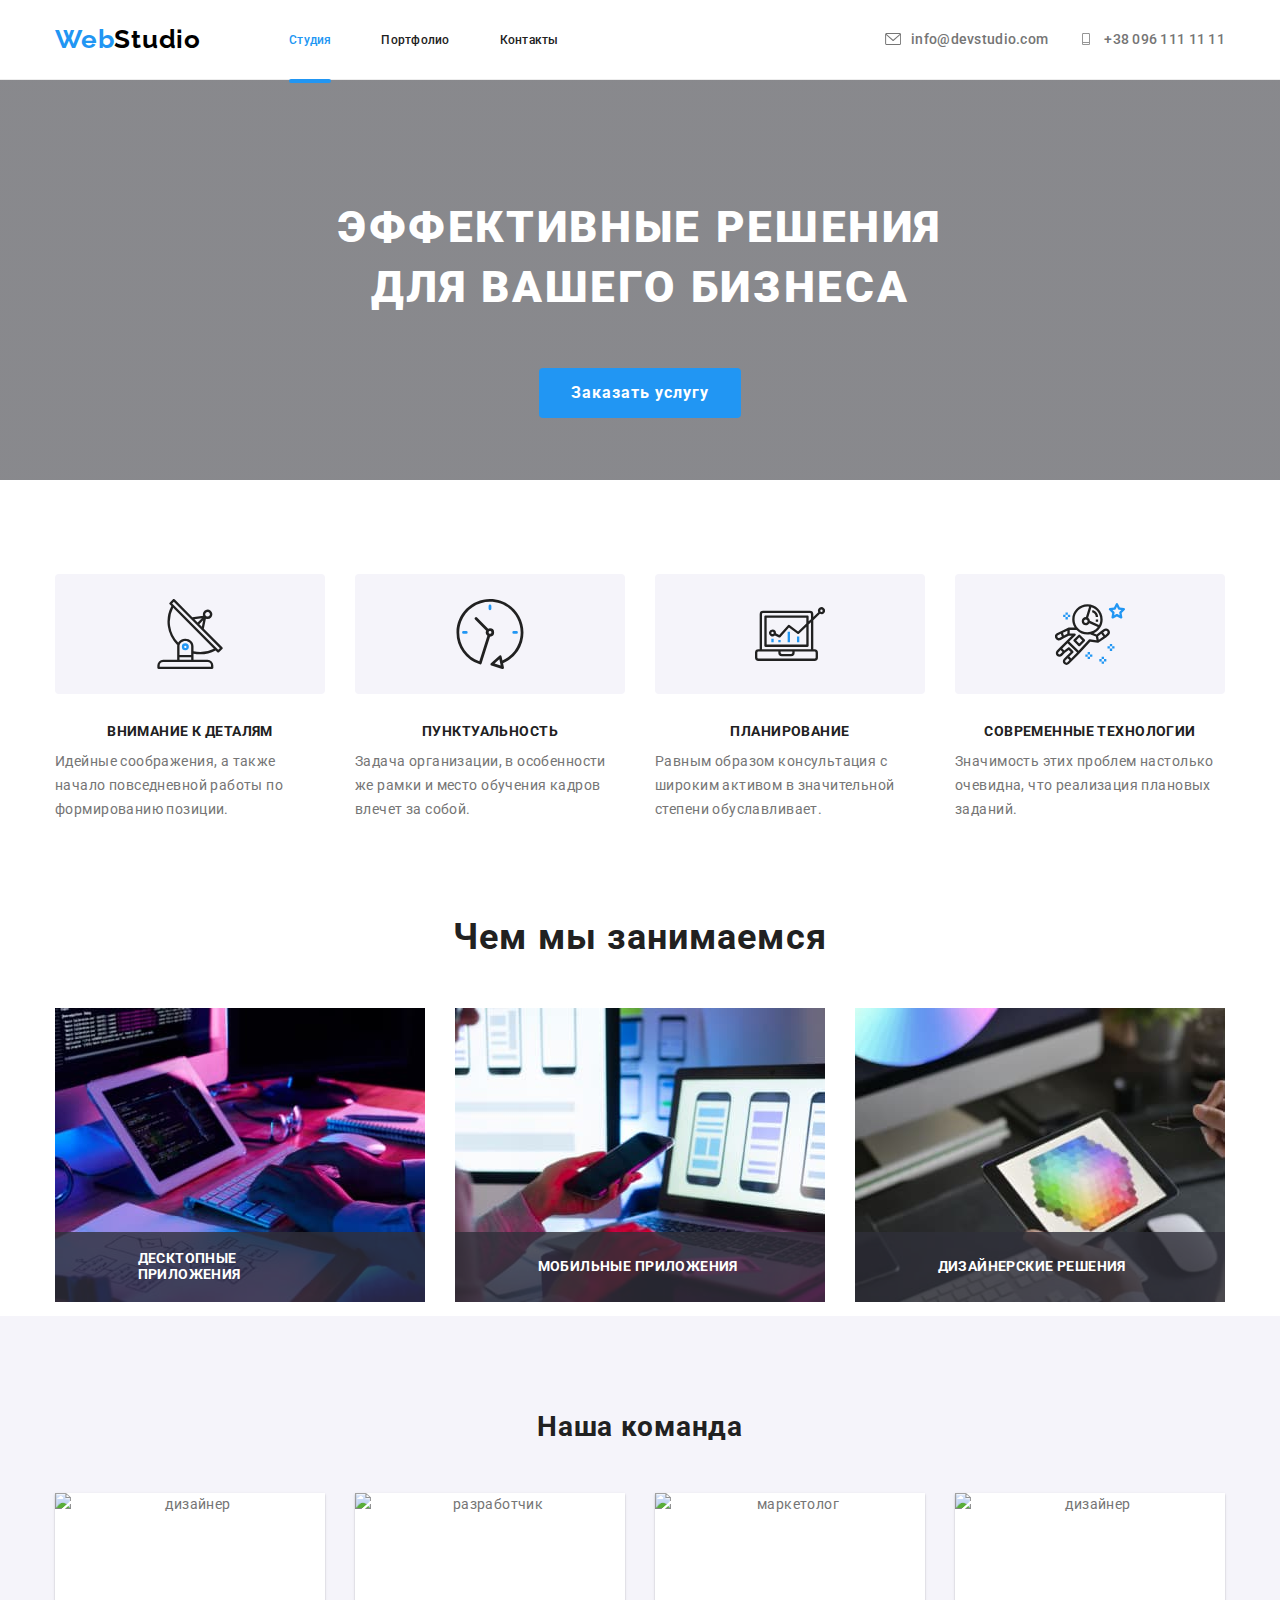
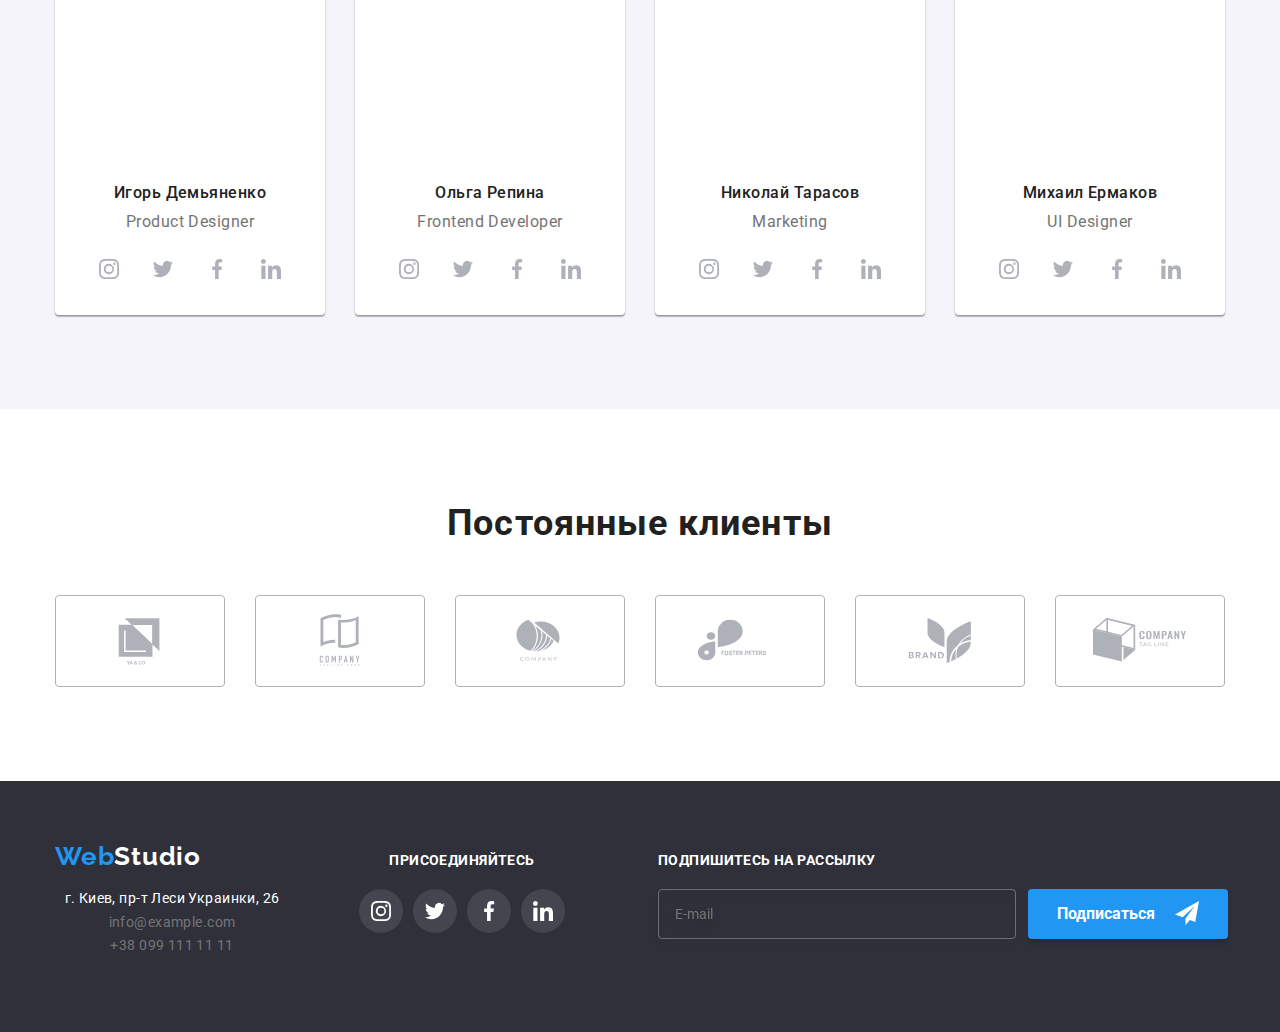
==== commit ba187b78: "Додає фото" ====
--- a/index.html
+++ b/index.html
@@ -55,14 +55,30 @@
           </ul>
         </nav>
 
-        <button class="menu-button is-open" type="button" aria-expanded="false" aria-controls="menu-container" data-menu-button>
-          <svg class="menu__icon" aria-label="переключатель меню" width="40px" height="40px">
-            <use class="icon-menu" href="./images/sprite.svg#icon-close_40px"></use>
-            <use class="icon-cross" href="./images/sprite.svg#icon-menu_40px"></use>
+        <button
+          class="menu-button is-open"
+          type="button"
+          aria-expanded="false"
+          aria-controls="menu-container"
+          data-menu-button
+        >
+          <svg
+            class="menu__icon"
+            aria-label="переключатель меню"
+            width="40px"
+            height="40px"
+          >
+            <use
+              class="icon-menu"
+              href="./images/sprite.svg#icon-close_40px"
+            ></use>
+            <use
+              class="icon-cross"
+              href="./images/sprite.svg#icon-menu_40px"
+            ></use>
           </svg>
         </button>
         <div class="menu-container" id="menu-container" data-menu>
-        
           <ul class="menu-nav__list list">
             <li class="menu-nav__item">
               <a class="menu-nav__link current" href="./index.html">Студия</a>
@@ -76,12 +92,15 @@
           </ul>
           <ul class="menu-contacts list">
             <li class="menu-contacts__phone">
-              <a href="" class="menu-contacts__link--phone">+38 096 111 11 11</a>
+              <a href="" class="menu-contacts__link--phone"
+                >+38 096 111 11 11</a
+              >
             </li>
             <li class="menu-contacts__mail">
-              <a href="" class="menu-contacts__link--mail">info@devstudio.com</a>
-            </li>
-            
+              <a href="" class="menu-contacts__link--mail"
+                >info@devstudio.com</a
+              >
+            </li>
           </ul>
           <ul class="mob-soc list">
             <li class="mob-soc__link">
@@ -102,9 +121,6 @@
           </ul>
         </div>
       </div>
-
-      
-      
     </header>
 
     <main>
@@ -180,11 +196,9 @@
           <ul class="section-work__list develop list">
             <li class="develop__item">
               <img
-                srcset="./images/box1.jpg 1x, ./images/box1-x2.jpg 2x"
+                srcset="./images/job1.1x.jpg, ./"
                 src="./images/box1.jpg"
                 alt="Разработка ПО для ПК"
-                width="370"
-                height="294"
               />
               <div class="develop__fon">
                 <p class="develop__text">Десктопные приложения</p>
@@ -223,8 +237,17 @@
             <li class="card-set__item">
               <img
                 class="card-set__image"
-                src="./images/img(1).jpg"
+                srcset="
+                  ./images/team1.270.1x.jpg 270w,
+                  ./images/team1.270.2x.jpg 270w,
+                  ./images/team1.354.1x.jpg 354w,
+                  ./images/team1.354.2x.jpg 354w,
+                  ./images/team1.450.1x.jpg 450w,
+                  ./images/team1.450.2x.jpg 450w
+                "
+                src="./images/team1.270.1x.jpg"
                 alt="дизайнер"
+                sizes="100vw"
               />
               <div class="card-set__info">
                 <h3 class="card-set__name">Игорь Демьяненко</h3>
@@ -585,8 +608,10 @@
             <svg class="checkbox__icon">
               <use href="./images/sprite.svg#icon-check"></use>
             </svg>
-            <p class="form__agree">Соглашаюсь с рассылкой и принимаю
-            <span><a class="form__link" href=""> Условия договора</a></span></p>
+            <p class="form__agree">
+              Соглашаюсь с рассылкой и принимаю
+              <span><a class="form__link" href=""> Условия договора</a></span>
+            </p>
           </label>
 
           <button class="form-button" type="submit">Отправить</button>
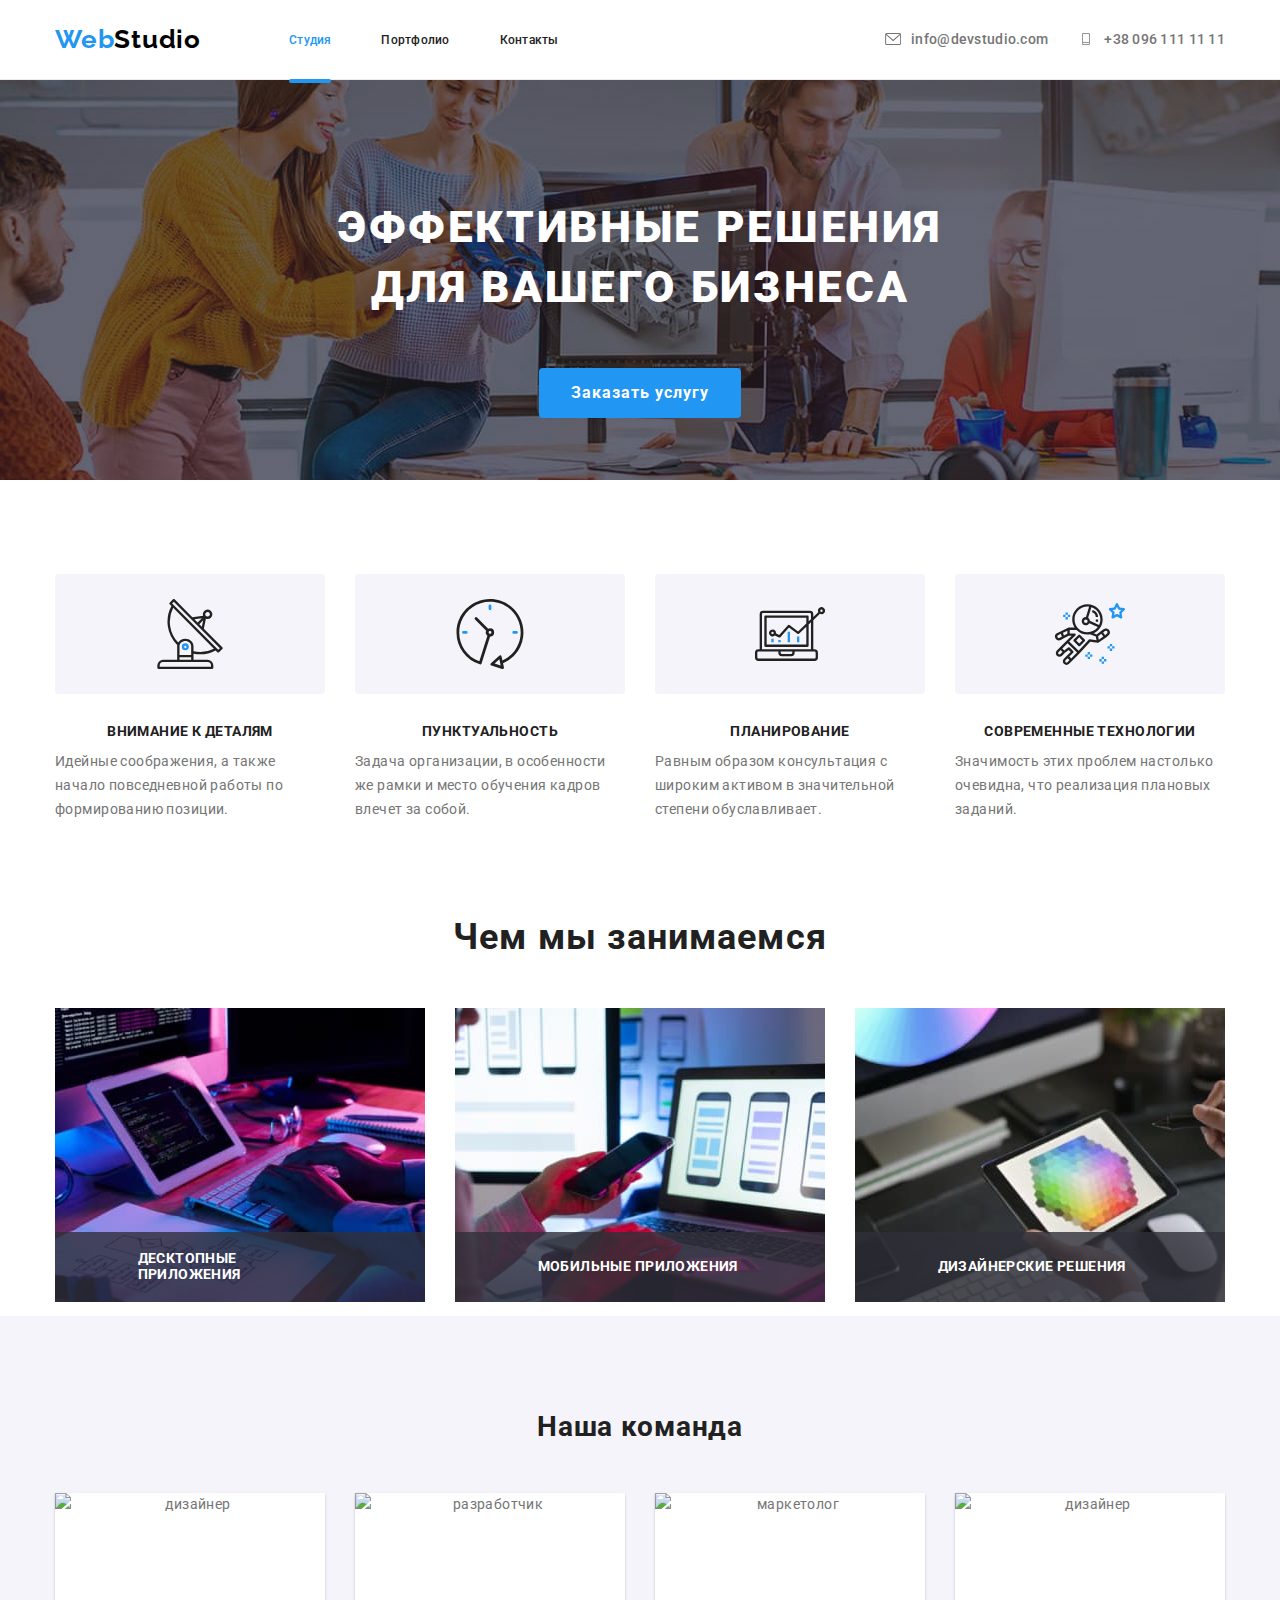
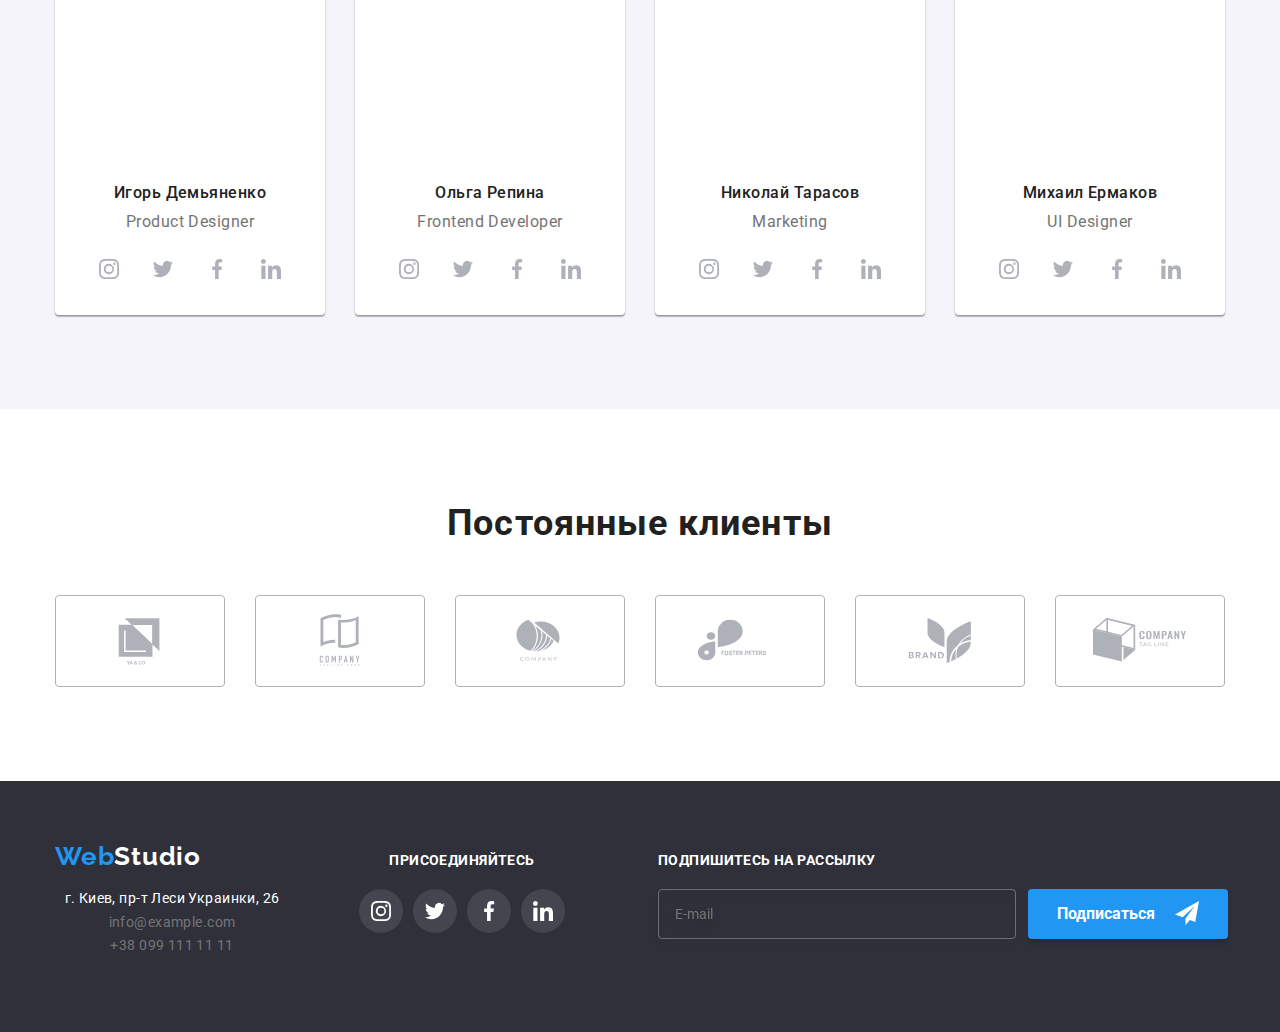
==== commit cdcd8b1b: "Наводить порядки в стилях" ====
--- a/index.html
+++ b/index.html
@@ -196,7 +196,7 @@
           <ul class="section-work__list develop list">
             <li class="develop__item">
               <img
-                srcset="./images/job1.1x.jpg, ./"
+                srcset="./images/job1.1x.jpg, ./images/job1.2x.jpg"
                 src="./images/box1.jpg"
                 alt="Разработка ПО для ПК"
               />
@@ -247,7 +247,7 @@
                 "
                 src="./images/team1.270.1x.jpg"
                 alt="дизайнер"
-                sizes="100vw"
+                sizes="(min-width: 480px) 50vw"
               />
               <div class="card-set__info">
                 <h3 class="card-set__name">Игорь Демьяненко</h3>
--- a/css/main.min.css
+++ b/css/main.min.css
@@ -1,2 +1,2 @@
-.visually-hidden{position:absolute;width:1px;height:1px;margin:-1px;border:0;padding:0;white-space:normal;clip-path:inset(100%);clip:rect(0 0 0 0);overflow:hidden}body{color:#757575;background-color:#fff;font-family:Roboto,sans-serif;font-weight:400;font-size:14px;line-height:1.71;letter-spacing:0.03em}h1,h2,h3,p{margin:0}img{display:block}ul{padding:0}input,textarea{outline:none}.section-title{color:#212121}.list{list-style:none}.no-scroll{overflow:hidden}.container{margin-top:0;padding-left:15px;padding-right:15px;margin-left:auto;margin-right:auto}@media (min-width: 480px){.container{width:480px}}@media (min-width: 768px){.container{width:768px}}@media (min-width: 1200px){.container{width:1200px}}@media screen and (min-width: 480px){.hero{height:400px}.hero__title{margin-left:auto;margin-right:auto;width:360px;line-height:1.62;margin-bottom:30px}}@media screen and (min-width: 768px){.logo{font-size:24px;line-height:1.16}}@media screen and (max-width: 1199px){.hero{height:600px}.hero__title{font-size:26px;line-height:1.62;text-align:center;margin-bottom:30px}}@media screen and (min-width: 1200px){.hero__title{width:696px;font-size:44px;line-height:1.36;margin-bottom:50px}}@media screen and (max-width: 479px){.about .list{padding-top:40px;padding-bottom:20px}.about .list__image{width:100%}.about .list__text{margin-top:0;margin-block-end:0em;margin-bottom:20px}}@media screen and (min-width: 480px){.about{padding-top:60px;padding-bottom:30px}.about__image{width:450px}.about__text{margin-top:0;margin-block-end:0em;margin-bottom:30px}}@media screen and (min-width: 768px){.about{display:flex;flex-wrap:wrap;margin:0 -15px}.about__image{width:354px}.about__item{width:354px;margin:0 15px}.about__title{text-align:left}}@media screen and (min-width: 1200px){.about{display:flex;margin:0 -15px;padding-top:94px;padding-bottom:64px}.about__image{width:270px}.about__item{width:270px;margin:0 15px}.about__title{text-align:left}}@media screen and (max-width: 479px){.card-set__image{display:block;width:100%;height:auto}.card-set__item:not(:first-child){margin-top:20px}.team{padding-top:40px;padding-bottom:40px}}@media screen and (min-width: 480px){.card-set{padding-top:0px;margin:-15px;margin-bottom:0}.card-set__item{margin-top:30px;margin-bottom:0;margin-left:15px;margin-right:15px}.card-set__item:first-child{margin-top:20px}.card-set__image{width:450px;height:460px}.card-set__name{font-weight:500;font-size:16px;line-height:19px}.team{padding-top:60px;padding-bottom:60px}.team__title{display:inline-block;margin-bottom:30px}}@media screen and (min-width: 768px){.card-set{display:flex;flex-wrap:wrap;margin-bottom:0}.card-set__item{margin-bottom:0}.card-set__item:first-child{margin-top:30px}.card-set__image{width:354px;height:374px}}@media screen and (min-width: 1200px){.card-set{margin-top:-30px;margin-bottom:0}.card-set__image{width:270px;height:260px}.card-set__item{margin-left:15px;margin-right:15px}.team{padding-top:94px;padding-bottom:94px}.team__title{margin-bottom:50px;font-size:36px;line-height:1.16}}@media screen and (min-width: 480px){.clients{margin-top:60px;margin-bottom:60px}.clients__list{display:flex}.clients__title{margin-bottom:15px;font-size:28px;line-height:1.18}.clients__list{margin:-15px;margin-bottom:30px}.clients__link{margin:15px;width:210px;height:92px}}@media screen and (max-width: 479px){.clients{padding-top:60px;padding-bottom:60px}.clients__list{display:block;margin-bottom:0px}.clients .clients__link{width:100%;margin-top:30px}.clients__title{margin-bottom:30px}}@media screen and (min-width: 768px){.clients__link{width:226px}}@media screen and (min-width: 1200px){.clients{margin-top:94px;margin-bottom:94px}.clients__list{margin-top:0;margin-bottom:0}.clients__link{margin:0 15px;width:170px}.clients__title{margin-bottom:50px;font-size:36px;line-height:1.16}}@media screen and (max-width: 479px){.footer{text-align:center;padding-top:60px;padding-bottom:60px}.footer__adress{margin-bottom:40px}.footer__item{text-decoration:none;list-style:none}.footer__list{padding-inline-start:0px}.social{display:inline-block;margin-bottom:60px;justify-content:center}.social__list{margin-top:0;margin-bottom:0px;padding-left:0;list-style:none}.subscribe__input{width:100%;height:50px;margin-bottom:20px}}@media screen and (min-width: 480px){.footer{text-align:center;padding-top:60px;padding-bottom:60px}.footer__adress{margin-bottom:60px}.footer__item{text-decoration:none;list-style:none}.footer__list{padding-inline-start:0px}.social{display:inline-block;margin-bottom:60px}.social__list{margin-top:0;margin-bottom:0px;padding-left:0;list-style:none}.subscribe{display:inline-block}.subscribe__title{margin-top:0}.subscribe__input{display:block;width:450px;height:50px;margin-bottom:20px;outline:none}}@media screen and (min-width: 768px){.footer__info{display:flex;align-items:baseline}.footer__adress{margin-left:60px}.social{margin-left:165px}.subscribe__input{height:56px}}@media screen and (min-width: 1200px){.footer .container{display:flex;align-items:baseline}.footer{align-items:baseline}.footer__adress{margin-bottom:0;margin-left:0}.footer__form{margin-left:93px;text-align:left}.social{margin-bottom:0;margin-left:70px}.subscribe__input{width:358px;height:50px;margin-bottom:0;margin-right:12px}.subscribe .input{display:flex}}@media screen and (max-width: 479px){.section.abouts{padding-top:40px;padding-bottom:40px;list-style-type:none}.work-card{display:flex}.work-card__item{margin:15px}.work-card__img{width:100%}.work-card__description{padding:20px 24px}.work-card__item:last-child{margin-bottom:0}.abouts .works{display:flex;flex-wrap:wrap;padding:0;margin-bottom:15px}.abouts .works__item:nth-child(-n+3){margin-bottom:15px}}@media screen and (min-width: 480px){.section.abouts{padding-top:60px;padding-bottom:60px}.abouts__list{display:flex}.abouts .works{display:flex;flex-wrap:wrap;padding:0;margin-bottom:15px}.abouts .works__item:nth-child(-n+3){margin-bottom:15px}.work-card__img{width:450px;height:294px}.work-card__item{display:block;margin:15px}.work-card__item:last-child{margin-bottom:0}.work-card__description{padding:20px 24px}}@media screen and (min-width: 768px){.abouts .works{margin-bottom:15px;justify-content:center}.work-card__img{width:354px;height:294px}.work-card__item:last-child{margin-right:auto}.work-card__description{width:354px}}@media screen and (min-width: 1200px){.work-card__img{width:370px;height:294px}.work-card__description{width:370px}.work-card__item:last-child{margin-bottom:15px}.logo{padding-top:24px;padding-bottom:24px}.contacts{display:flex}.contacts__item{margin:0}}@media screen and (max-width: 479px){.modal{width:90%;height:609px}.form{width:100%}.form__agree{font-size:12px;line-height:1.16}}@media screen and (min-width: 480px){.modal{width:450px;height:609px}.form{padding:40px 0}.form__agree{font-size:12px;line-height:1.16}}@media screen and (max-width: 1199px){.section-work{display:none;padding-top:0}}@media screen and (max-width: 1199px) and (min-width: 768px){.form__agree{font-size:14px;line-height:1.7}.modal{width:528px;height:581px}}@media screen and (max-width: 767px){.nav__list{display:none}.contacts{display:none}}@media screen and (min-width: 768px){.page-header{padding:0}.logo{margin-right:88px}.nav{display:flex}.nav__list{display:flex;position:relative}.nav__item:not(:last-child){margin-right:50px}.nav__link{position:relative;font-size:12px;line-height:1.16;padding-top:35px;padding-bottom:35px}.contacts{margin-left:auto;margin-top:0;margin-bottom:0;padding-top:15px;padding-bottom:15px}.contacts__item:not(:last-child){margin-bottom:10px}.contacts__link{display:flex;align-items:center;text-decoration:none}}@media screen and (min-width: 1200px){.contacts__item:first-child{margin-right:30px;margin-bottom:0}}.backdrop{position:fixed;z-index:3;top:0;left:0;width:100%;height:100%;background-color:rgba(0,0,0,0.2);opacity:1;transition:opacity 500ms cubic-bezier(0.4, 0, 0.2, 1),visibility 500ms cubic-bezier(0.4, 0, 0.2, 1)}.backdrop.is-hidden{visibility:hidden;opacity:0;pointer-events:none}@media screen and (max-width: 767px){.page-header{padding-top:16px;padding-bottom:16px}.navigation{display:flex}.menu-button{position:absolute;display:inline-flex;right:15px;margin-left:auto;border:none;background-color:transparent;z-index:3}.menu-button:hover .icon-cross,.menu-button:focus .icon-menu,.menu-button:hover .icon-cross,.menu-button:focus .icon-menu{fill:#2196f3}.menu-button.is-open .icon-cross{display:block}.menu-button.is-open .icon-menu{display:none}.icon-cross{display:none}}.menu-container{position:fixed;z-index:2;top:0;left:0;opacity:0;display:flex;flex-direction:column;width:100vw;height:100vh;padding:40px 48px;background-color:#fff;transform:translateX(100%);transition:transform 500ms cubic-bezier(0.4, 0, 0.2, 1)}.menu-container.is-open{opacity:1;transform:translateX(0)}.menu-nav__link{text-decoration:none;font-weight:500;font-size:40px;line-height:47px;text-align:center;letter-spacing:0.02em;color:#212121}.menu-nav__link:hover,.menu-nav__link:focus{color:#2196f3}.menu-nav__item:not(:last-child){margin-bottom:32px}.menu-nav__list{margin-bottom:auto}.menu-contacts__link--phone{color:#2196f3}.menu-contacts__mail{font-weight:500;font-size:16px;line-height:28px;letter-spacing:0.02em}.menu-contacts__link--mail{color:#757575}.menu-contacts__phone{margin-bottom:32px;font-weight:500;font-size:24px;line-height:40px;letter-spacing:0.02em}.menu-contacts__link{text-decoration:none}.mob-soc{display:flex;flex-wrap:wrap}.mob-soc__item{text-decoration:none;font-weight:500;font-size:18px;line-height:1.22;color:#2196f3;letter-spacing:0.02em}.mob-soc__line{margin:0 10px;width:1px;height:22px;background-color:rgba(33,33,33,0.2)}@media screen and (min-width: 480px){.menu-contacts__phone{font-size:34px}.menu-contacts__mail{font-size:24px}}@media screen and (min-width: 768px){.menu-button{display:none}.menu-container{display:none}}.button{padding:10px 32px;border-radius:4px;border:none;font-family:inherit;font-weight:700;font-size:16px;line-height:1.88;text-align:center;letter-spacing:0.06em;color:#fff;background-color:#2196f3}.checkbox{position:absolute;width:1px;height:1px;margin:-1px;border:0;padding:0;white-space:normal;clip-path:inset(100%);clip:rect(0 0 0 0);overflow:hidden}.checkbox__icon{position:absolute;top:50%;left:0;transform:translateY(-50%);margin-left:12px;display:inline-block;width:15px;height:15px;border-radius:4px;border:2px solid #212121;transition:background 250ms cubic-bezier(0.4, 0, 0.2, 1)}.checkbox:checked+.checkbox__icon{border-color:#2196f3;background-color:#2196f3;background-size:contain;background-origin:border-box}.checkbox:focus+.checkbox__icon{border-color:#2196f3}.contacts{padding-inline-start:0px}.contacts__link{font-weight:500;letter-spacing:0.02em;color:#757575;fill:#757575;transition:color 250ms cubic-bezier(0.4, 0, 0.2, 1),fill 250ms cubic-bezier(0.4, 0, 0.2, 1)}.contacts__link:hover,.contacts__link:focus{color:#2196f3;fill:#2196f3}.contacts__icon{width:16px;height:12px;margin-right:10px}.abouts .works{display:flex;margin-top:0}.abouts .works__item:not(:last-child){margin-right:8px}.abouts .works__button{padding:6px 22px;border:none;border-radius:4px;outline:none;font-weight:500;font-size:16px;line-height:1.62;letter-spacing:0.03em;color:#212121;background-color:#f5f4fa;transition:background-color 250ms cubic-bezier(0.4, 0, 0.2, 1),color 250ms cubic-bezier(0.4, 0, 0.2, 1),box-shadow 250ms cubic-bezier(0.4, 0, 0.2, 1)}.abouts .works__button:hover,.abouts .works__button:focus{color:#fff;background-color:#2196f3;box-shadow:0px 3px 1px rgba(0,0,0,0.1),0px 1px 2px rgba(0,0,0,0.08),0px 2px 2px rgba(0,0,0,0.12)}.form{display:flex;flex-direction:column;position:relative;margin-left:auto;margin-right:auto;padding:40px 0}.form__title{margin-bottom:10px;font-weight:700;font-size:20px;line-height:1.15;text-align:center;letter-spacing:0.03em;color:#212121}.form__text{position:relative;display:inline-flex;align-items:center;padding-left:36px;font-size:14px;line-height:1.7;letter-spacing:0.03em}.form__link{text-decoration:none;color:#2196f3;border-bottom:1px solid #2196f3}.form__field{display:flex;flex-direction:column}.form__field__lable{font-size:12px;line-height:1.16;letter-spacing:0.01em;color:#757575}.form__field__wrapper{position:relative}.form__field__input{width:100%;height:40px;margin-top:4px;margin-bottom:10px;padding:12px 12px 12px 42px;border:1px solid rgba(33,33,33,0.2);border-radius:4px;transition:border-color 250ms cubic-bezier(0.4, 0, 0.2, 1)}.form__field__input:focus{border-color:#2196f3}.form__field__icon{position:absolute;left:14px;top:0;width:15px;height:15px;transition:fill 250ms cubic-bezier(0.4, 0, 0.2, 1)}.form__field__input:focus+.form__field__icon{fill:#2196f3}.form__coment{display:flex;flex-direction:column}.form__coment__textarea{resize:none;height:120px;margin-top:4px;margin-bottom:20px;padding:12px 16px;border:1px solid rgba(33,33,33,0.2);border-radius:4px;font-size:14px;line-height:1.14;letter-spacing:0.01em;color:var(--title-text-color);transition:border-color 250ms cubic-bezier(0.4, 0, 0.2, 1);color:rgba(117,117,117,0.5)}.form__coment__textarea:focus{border-color:#2196f3}.form-button{margin-left:auto;margin-right:auto;margin-top:30px;padding:10px 56px;color:#fff;background:#2196f3;box-shadow:0px 4px 4px rgba(0,0,0,0.15);border:none;border-radius:4px;transition:background 250ms cubic-bezier(0.4, 0, 0.2, 1)}.form-button .form-button:hover,.form-button .form-button:focus{background:#188ce8;box-shadow:0px 4px 4px rgba(0,0,0,0.15)}.footer__form{position:relative;align-items:baseline;border:none}.subscribe__title{margin-bottom:20px;font-weight:700;font-size:14px;line-height:1.33;letter-spacing:0.03em;text-transform:uppercase}.subscribe__input{padding:0 16px;color:#fff;background-color:transparent;border:1px solid rgba(255,255,255,0.3);filter:drop-shadow(0px 4px 4px rgba(0,0,0,0.15));border-radius:4px;transition:border-color 250ms cubic-bezier(0.4, 0, 0.2, 1)}.subscribe__input:focus{border-color:#2196f3}.subscribe__button{position:relative;margin:0;padding:10px 29px;width:200px;height:50px;text-align:left;font-weight:700;font-size:16px;line-height:1.88;border:none;color:#fff;background-color:#2196f3;box-shadow:0px 4px 4px rgba(0,0,0,0.15);border-radius:4px}.subscribe__icon{position:absolute;bottom:14px;right:29px;width:24px;height:24px;background-color:#2196f3}.logo{font-family:Raleway,sans-serif;font-weight:700;font-size:26px;line-height:1.19;letter-spacing:0.03em;color:#000000;text-decoration:none}.accent{color:#2196f3}.backdrop.is-hidden .modal{transform:translate(-50%, -50%) translateY(150%)}.modal{position:absolute;top:50%;left:50%;padding-left:15px;padding-right:15px;z-index:999;transform:translate(-50%, -50%) translateY(0);transition:transform 500ms cubic-bezier(0.4, 0, 0.2, 1);padding:15px;background:#fff;box-shadow:0px 1px 3px rgba(0,0,0,0.12),0px 1px 1px rgba(0,0,0,0.14),0px 2px 1px rgba(0,0,0,0.2);border-radius:4px}.modal__close{position:absolute;top:8px;right:8px;width:30px;height:30px;padding:0;margin:0;border-radius:50%;border:1px solid rgba(0,0,0,0.1);background-color:transparent;transition:fill 250ms var(--time-function)}.modal__close:hover,.modal__close:focus{fill:#2196f3}.modal__icon{position:absolute;z-index:5;top:8px;right:8px;width:12px;height:12px}.navigation{position:relative;margin-left:auto;margin-right:auto;align-items:center;list-style:none}.nav{align-items:center}.nav__list{margin-top:0;margin-bottom:0;padding-inline-start:0}.nav__link{font-weight:500;letter-spacing:0.02em;text-decoration:none;color:#212121;transition:color 250ms cubic-bezier(0.4, 0, 0.2, 1)}.nav__link:hover,.nav__link:focus{color:#2196f3}.nav__link::after{content:"";position:absolute;bottom:-1px;display:block;width:100%;height:4px;border-radius:2px;background-color:#2196f3;opacity:0;transition:opacity 250ms cubic-bezier(0.4, 0, 0.2, 1)}.nav__link.current::after{opacity:1}.nav__link.current{color:#2196f3}.soc{display:flex;justify-content:center;padding-inline-start:0;list-style:none}.soc__item{display:flex;justify-content:center;align-items:center;width:44px;height:44px;border-radius:50%;border-color:transparent;background-color:#fff;transition:background-color 250ms cubic-bezier(0.4, 0, 0.2, 1)}.soc__item:not(:last-child){margin-right:10px}.soc__item:hover,.soc__item:focus{background-color:#2196f3}.soc__link{margin:0;padding:0;width:20px;height:20px}.soc__icon{width:20px;height:20px;fill:#afb1b8;transition:fill 250ms cubic-bezier(0.4, 0, 0.2, 1)}.soc__item:hover .soc__icon,.soc__item:focus .soc__icon{fill:#fff}.card-set{list-style:none;margin:0 -15;padding-inline-start:0}.card-set__item{display:block;background-color:#fff}.card-set__item{box-shadow:0px 1px 3px rgba(0,0,0,0.12),0px 1px 1px rgba(0,0,0,0.14),0px 2px 1px rgba(0,0,0,0.2);border-radius:0px 0px 4px 4px}.card-set__image{display:block}.card-set__info{padding-top:30px;padding-bottom:24px}.card-set__name{margin-top:0;margin-bottom:10px;font-weight:500;font-size:16px;line-height:1.19;letter-spacing:0.03em;color:#212121}.card-set__text{margin-top:0;margin-bottom:16px;font-size:16px;line-height:1.19;letter-spacing:0.03em}.about{list-style:none;margin-top:0;margin-bottom:0;padding-inline-start:0}.about__item{padding-inline-start:0}.about__image{display:flex;justify-content:center;align-items:center;margin-bottom:30px;height:120px;border-radius:4px;background-color:#f5f4fa}.about__icon{width:70px;height:70px}.about__title{margin-top:0;margin-bottom:10px;font-weight:700;font-size:14px;line-height:1.14;letter-spacing:0.03em;text-transform:uppercase;text-align:center;color:#212121}.about__text{font-size:14px;line-height:1.71;letter-spacing:0.03em;color:#757575}.clients{text-align:center}.clients__title{margin-top:0;font-weight:700;text-align:center;letter-spacing:0.03em;color:#212121}.clients__list{flex-wrap:wrap;list-style:none;padding-inline-start:0}.clients__link{display:flex;justify-content:center;height:92px;align-items:center;border:1px solid #afb1b8;border-radius:4px;outline:none;transition:border-color 250ms cubic-bezier(0.4, 0, 0.2, 1)}.clients__link:hover,.clients__link:focus{border-color:#2196f3}.clients__icon{width:106px;height:60px;fill:#afb1b8;transition:fill 250ms cubic-bezier(0.4, 0, 0.2, 1)}.clients__link:hover .clients__icon,.clients__link:focus .clients__icon{fill:#2196f3}.footer{color:#fff;background-color:#2f303a}.footer__adress{font-family:Roboto, sans-serif;font-style:normal;font-size:14px;line-height:1.71;letter-spacing:0.03em}.footer .logo{color:#fff}.footer__link{color:#fff;text-decoration:none;font-size:14px;line-height:1.71;letter-spacing:0.03em;transition:color 250ms cubic-bezier(0.4, 0, 0.2, 1)}.footer__link:hover,.footer__link:focus{color:#2196f3}.footer__contact{text-decoration:none;color:#757575;transition:color 250ms cubic-bezier(0.4, 0, 0.2, 1)}.footer__contact:hover,.footer__contact:focus{color:#2196f3}.social__title{margin-top:0;margin-bottom:20px;font-weight:700;font-size:14px;line-height:1.14;letter-spacing:0.03em;text-transform:uppercase}.social__list{display:flex}.soclist__item:not(:last-child){margin-right:10px}.soclist__link{display:flex;justify-content:center;align-items:center;width:44px;height:44px;border-radius:50%;outline:none;background:rgba(255,255,255,0.1);transition:background-color 250ms cubic-bezier(0.4, 0, 0.2, 1)}.soclist__link:hover,.soclist__link:focus{background-color:#2196f3}.soclist__icon{width:20px;height:20px;fill:#fff}.page-header{color:#000000;text-decoration:none;border-bottom:1px solid #ececec;align-items:center}.hero{height:400px;margin-left:auto;margin-right:auto;padding-top:118px;padding-bottom:118px;text-align:center;max-width:1600px;background:linear-gradient(rgba(47,48,58,0.4), rgba(47,48,58,0.4)),url(../images/bcg-foto.jpg);background-position:center;background-color:#c4c4c4;background-repeat:no-repeat;color:#fff}.hero__title{margin-left:auto;margin-right:auto;margin-top:0;font-weight:900;letter-spacing:0.06em;text-transform:uppercase}.team{list-style:none;text-align:center;background-color:#f5f4fa}.team__title{margin-top:0;font-weight:700;font-size:28px;line-height:1.18;text-align:center;letter-spacing:0.03em;color:#212121}.section-work{padding-top:0}.section-work__list{display:flex}.section-work__title{margin-bottom:50px;font-weight:700;font-size:36px;line-height:1.17;text-align:center;letter-spacing:0.03em;color:#212121}.develop__item{position:relative}.develop__item:not(:last-child){margin-right:30px}.develop__fon{position:absolute;bottom:0;width:370px;height:70px;background-color:rgba(47,48,58,0.8)}.develop__text{position:absolute;top:50%;left:50%;transform:translate(-50%, -50%);font-weight:700;font-size:14px;line-height:1.14;min-width:205px;letter-spacing:0.03em;text-transform:uppercase;color:#fff}.abouts__list{display:flex;flex-wrap:wrap;margin:-15px;padding-inline-start:0px;justify-content:center}.work-card__item{display:flex;flex-direction:column;transition:box-shadow 250ms cubic-bezier(0.4, 0, 0.2, 1)}.work-card__item__item:nth-child(3n){margin-right:0}.work-card__item__item:nth-child(n+7){margin-bottom:0}.work-card__item .work-card__foto{position:relative;overflow:hidden}.work-card__item__foto{position:relative;overflow:hidden}.work-card__item:hover{box-shadow:0px 1px 1px rgba(0,0,0,0.12),0px 4px 4px rgba(0,0,0,0.06),1px 4px 6px rgba(0,0,0,0.16)}.work-card__overlay{position:absolute;top:0;left:0;width:100%;height:100%;padding:77px 24px;color:#fff;background:rgba(33,150,243,0.9);transform:translateY(100%);transition:transform 250ms cubic-bezier(0.4, 0, 0.2, 1)}.work-card__item:hover .work-card__overlay{transform:translateY(0)}.work-card__description{flex-grow:1;border-right:2px solid #eeeeee;border-left:2px solid #eeeeee;border-bottom:2px solid #eeeeee;text-align:left}.work-card__description__text{font-weight:400;font-size:18px;line-height:1.56;letter-spacing:0.03em}.work-card__title{max-width:322px;margin-bottom:4px;font-weight:700;font-size:18px;line-height:2;letter-spacing:0.06em;color:#212121}
+.visually-hidden{position:absolute;width:1px;height:1px;margin:-1px;border:0;padding:0;white-space:normal;clip-path:inset(100%);clip:rect(0 0 0 0);overflow:hidden}body{color:#757575;background-color:#fff;font-family:Roboto,sans-serif;font-weight:400;font-size:14px;line-height:1.71;letter-spacing:0.03em}h1,h2,h3,p{margin:0}img{display:block}ul{padding:0}input,textarea{outline:none}.section-title{color:#212121}.list{list-style:none}.no-scroll{overflow:hidden}.container{margin-top:0;padding-left:15px;padding-right:15px;margin-left:auto;margin-right:auto}@media (min-width: 480px){.container{width:480px}}@media (min-width: 768px){.container{width:768px}}@media (min-width: 1200px){.container{width:1200px}}@media screen and (min-width: 480px){.hero{height:400px}.hero__title{margin-left:auto;margin-right:auto;width:360px;line-height:1.62;margin-bottom:30px}}@media screen and (max-width: 479px){.about .list{padding-top:40px;padding-bottom:20px}.about .list__image{width:100%}.about .list__text{margin-top:0;margin-block-end:0em;margin-bottom:20px}}@media screen and (min-width: 480px){.about{padding-top:60px;padding-bottom:30px}.about__image{width:450px}.about__text{margin-top:0;margin-block-end:0em;margin-bottom:30px}}@media screen and (max-width: 479px){.card-set__image{display:block;width:100%;height:auto}.card-set__item:not(:first-child){margin-top:20px}.team{padding-top:40px;padding-bottom:40px}}@media screen and (min-width: 480px){.card-set{padding-top:0px;margin:-15px;margin-bottom:0}.card-set__item{margin-top:30px;margin-bottom:0;margin-left:15px;margin-right:15px}.card-set__item:first-child{margin-top:20px}.card-set__image{width:450px;height:460px}.card-set__name{font-weight:500;font-size:16px;line-height:19px}.team{padding-top:60px;padding-bottom:60px}.team__title{display:inline-block;margin-bottom:30px}}@media screen and (min-width: 480px){.clients{margin-top:60px;margin-bottom:60px}.clients__list{display:flex}.clients__title{margin-bottom:15px;font-size:28px;line-height:1.18}.clients__list{margin:-15px;margin-bottom:30px}.clients__link{margin:15px;width:210px;height:92px}}@media screen and (max-width: 479px){.clients{padding-top:60px;padding-bottom:60px}.clients__list{display:block;margin-bottom:0px}.clients .clients__link{width:100%;margin-top:30px}.clients__title{margin-bottom:30px}}@media screen and (max-width: 479px){.footer{text-align:center;padding-top:60px;padding-bottom:60px}.footer__adress{margin-bottom:40px}.footer__item{text-decoration:none;list-style:none}.footer__list{padding-inline-start:0px}.social{display:inline-block;margin-bottom:60px;justify-content:center}.social__list{margin-top:0;margin-bottom:0px;padding-left:0;list-style:none}.subscribe__input{width:100%;height:50px;margin-bottom:20px}}@media screen and (min-width: 480px){.footer{text-align:center;padding-top:60px;padding-bottom:60px}.footer__adress{margin-bottom:60px}.footer__item{text-decoration:none;list-style:none}.footer__list{padding-inline-start:0px}.social{display:inline-block;margin-bottom:60px}.social__list{margin-top:0;margin-bottom:0px;padding-left:0;list-style:none}.subscribe{display:inline-block}.subscribe__title{margin-top:0}.subscribe__input{display:block;width:450px;height:50px;margin-bottom:20px;outline:none}}@media screen and (max-width: 479px){.section.abouts{padding-top:40px;padding-bottom:40px;list-style-type:none}.work-card{display:flex}.work-card__item{margin:15px}.work-card__img{width:100%}.work-card__description{padding:20px 24px}.work-card__item:last-child{margin-bottom:0}.abouts .works{display:flex;flex-wrap:wrap;padding:0;margin-bottom:15px}.abouts .works__item:nth-child(-n+3){margin-bottom:15px}}@media screen and (min-width: 480px){.section.abouts{padding-top:60px;padding-bottom:60px}.abouts__list{display:flex}.abouts .works{display:flex;flex-wrap:wrap;padding:0;margin-bottom:15px}.abouts .works__item:nth-child(-n+3){margin-bottom:15px}.work-card__img{width:450px;height:294px}.work-card__item{display:block;margin:15px}.work-card__item:last-child{margin-bottom:0}.work-card__description{padding:20px 24px}}@media screen and (max-width: 479px){.modal{width:90%;height:609px}.form{width:100%}.form__agree{font-size:12px;line-height:1.16}}@media screen and (min-width: 480px){.modal{width:450px;height:609px}.form{padding:40px 0}.form__agree{font-size:12px;line-height:1.16}}@media screen and (max-width: 767px){.page-header{padding-top:16px;padding-bottom:16px}.navigation{display:flex}.menu-button{position:absolute;display:inline-flex;right:15px;margin-left:auto;border:none;background-color:transparent;z-index:3}.menu-button:hover .icon-cross,.menu-button:focus .icon-menu,.menu-button:hover .icon-cross,.menu-button:focus .icon-menu{fill:#2196f3}.menu-button.is-open .icon-cross{display:block}.menu-button.is-open .icon-menu{display:none}.icon-cross{display:none}}@media screen and (max-width: 767px){.nav__list{display:none}.contacts{display:none}}@media screen and (min-width: 768px){.page-header{padding:0}.logo{margin-right:88px;font-size:24px;line-height:1.16}.nav{display:flex}.nav__list{display:flex;position:relative}.nav__item:not(:last-child){margin-right:50px}.nav__link{position:relative;font-size:12px;line-height:1.16;padding-top:35px;padding-bottom:35px}.contacts{margin-left:auto;margin-top:0;margin-bottom:0;padding-top:15px;padding-bottom:15px}.contacts__item:not(:last-child){margin-bottom:10px}.contacts__link{display:flex;align-items:center;text-decoration:none}}@media screen and (min-width: 768px){.about{display:flex;flex-wrap:wrap;margin:0 -15px}.about__image{width:354px}.about__item{width:354px;margin:0 15px}.about__title{text-align:left}}@media screen and (min-width: 768px){.card-set{display:flex;flex-wrap:wrap;margin-bottom:0}.card-set__item{margin-bottom:0}.card-set__item:first-child{margin-top:30px}.card-set__image{width:354px;height:374px}}@media screen and (min-width: 768px){.clients__link{width:226px}}@media screen and (min-width: 768px){.abouts .works{margin-bottom:15px;justify-content:center}.work-card__img{width:354px;height:294px}.work-card__item:last-child{margin-right:auto}.work-card__description{width:354px}}@media screen and (min-width: 768px){.form__agree{font-size:14px;line-height:1.7}.modal{width:528px;height:581px}}@media screen and (min-width: 768px){.footer__info{display:flex;align-items:baseline}.footer__adress{margin-left:60px}.social{margin-left:165px}.subscribe__input{height:56px}}@media screen and (min-width: 1200px){.contacts__item:first-child{margin-right:30px;margin-bottom:0}.contacts{display:flex}.contacts__item{margin:0}.logo{padding-top:24px;padding-bottom:24px}}@media screen and (max-width: 1199px){.section-work{display:none;padding-top:0}}@media screen and (max-width: 1199px){.hero{height:600px}.hero__title{font-size:26px;line-height:1.62;text-align:center;margin-bottom:30px}}@media screen and (min-width: 1200px){.hero__title{width:696px;font-size:44px;line-height:1.36;margin-bottom:50px}}@media screen and (min-width: 1200px){.about{display:flex;margin:0 -15px;padding-top:94px;padding-bottom:64px}.about__image{width:270px}.about__item{width:270px;margin:0 15px}.about__title{text-align:left}}@media screen and (min-width: 1200px){.card-set{margin-top:-30px;margin-bottom:0}.card-set__image{width:270px;height:260px}.card-set__item{margin-left:15px;margin-right:15px}.team{padding-top:94px;padding-bottom:94px}.team__title{margin-bottom:50px;font-size:36px;line-height:1.16}}@media screen and (min-width: 1200px){.clients{margin-top:94px;margin-bottom:94px}.clients__list{margin-top:0;margin-bottom:0}.clients__link{margin:0 15px;width:170px}.clients__title{margin-bottom:50px;font-size:36px;line-height:1.16}}@media screen and (min-width: 1200px){.work-card__img{width:370px;height:294px}.work-card__description{width:370px}.work-card__item:last-child{margin-bottom:15px}}@media screen and (min-width: 1200px){.footer .container{display:flex;align-items:baseline}.footer{align-items:baseline}.footer__adress{margin-bottom:0;margin-left:0}.footer__form{margin-left:93px;text-align:left}.social{margin-bottom:0;margin-left:70px}.subscribe__input{width:358px;height:50px;margin-bottom:0;margin-right:12px}.subscribe .input{display:flex}}.backdrop{position:fixed;z-index:3;top:0;left:0;width:100%;height:100%;background-color:rgba(0,0,0,0.2);opacity:1;transition:opacity 500ms cubic-bezier(0.4, 0, 0.2, 1),visibility 500ms cubic-bezier(0.4, 0, 0.2, 1)}.backdrop.is-hidden{visibility:hidden;opacity:0;pointer-events:none}.menu-container{position:fixed;z-index:2;top:0;left:0;opacity:0;display:flex;flex-direction:column;width:100vw;height:100vh;padding:40px 48px;background-color:#fff;transform:translateX(100%);transition:transform 500ms cubic-bezier(0.4, 0, 0.2, 1)}.menu-container.is-open{opacity:1;transform:translateX(0)}.menu-nav__link{text-decoration:none;font-weight:500;font-size:40px;line-height:47px;text-align:center;letter-spacing:0.02em;color:#212121}.menu-nav__link:hover,.menu-nav__link:focus{color:#2196f3}.menu-nav__item:not(:last-child){margin-bottom:32px}.menu-nav__list{margin-bottom:auto}.menu-contacts__link--phone{color:#2196f3}.menu-contacts__mail{font-weight:500;font-size:16px;line-height:28px;letter-spacing:0.02em}.menu-contacts__link--mail{color:#757575}.menu-contacts__phone{margin-bottom:32px;font-weight:500;font-size:24px;line-height:40px;letter-spacing:0.02em}.menu-contacts__link{text-decoration:none}.mob-soc{display:flex;flex-wrap:wrap}.mob-soc__item{text-decoration:none;font-weight:500;font-size:18px;line-height:1.22;color:#2196f3;letter-spacing:0.02em}.mob-soc__line{margin:0 10px;width:1px;height:22px;background-color:rgba(33,33,33,0.2)}@media screen and (min-width: 480px){.menu-contacts__phone{font-size:34px}.menu-contacts__mail{font-size:24px}}@media screen and (min-width: 768px){.menu-button{display:none}.menu-container{display:none}}.button{padding:10px 32px;border-radius:4px;border:none;font-family:inherit;font-weight:700;font-size:16px;line-height:1.88;text-align:center;letter-spacing:0.06em;color:#fff;background-color:#2196f3}.checkbox{position:absolute;width:1px;height:1px;margin:-1px;border:0;padding:0;white-space:normal;clip-path:inset(100%);clip:rect(0 0 0 0);overflow:hidden}.checkbox__icon{position:absolute;top:50%;left:0;transform:translateY(-50%);margin-left:12px;display:inline-block;width:15px;height:15px;border-radius:4px;border:2px solid #212121;transition:background 250ms cubic-bezier(0.4, 0, 0.2, 1)}.checkbox:checked+.checkbox__icon{border-color:#2196f3;background-color:#2196f3;background-size:contain;background-origin:border-box}.checkbox:focus+.checkbox__icon{border-color:#2196f3}.contacts{padding-inline-start:0px}.contacts__link{font-weight:500;letter-spacing:0.02em;color:#757575;fill:#757575;transition:color 250ms cubic-bezier(0.4, 0, 0.2, 1),fill 250ms cubic-bezier(0.4, 0, 0.2, 1)}.contacts__link:hover,.contacts__link:focus{color:#2196f3;fill:#2196f3}.contacts__icon{width:16px;height:12px;margin-right:10px}.abouts .works{display:flex;margin-top:0}.abouts .works__item:not(:last-child){margin-right:8px}.abouts .works__button{padding:6px 22px;border:none;border-radius:4px;outline:none;font-weight:500;font-size:16px;line-height:1.62;letter-spacing:0.03em;color:#212121;background-color:#f5f4fa;transition:background-color 250ms cubic-bezier(0.4, 0, 0.2, 1),color 250ms cubic-bezier(0.4, 0, 0.2, 1),box-shadow 250ms cubic-bezier(0.4, 0, 0.2, 1)}.abouts .works__button:hover,.abouts .works__button:focus{color:#fff;background-color:#2196f3;box-shadow:0px 3px 1px rgba(0,0,0,0.1),0px 1px 2px rgba(0,0,0,0.08),0px 2px 2px rgba(0,0,0,0.12)}.form{display:flex;flex-direction:column;position:relative;margin-left:auto;margin-right:auto;padding:40px 0}.form__title{margin-bottom:10px;font-weight:700;font-size:20px;line-height:1.15;text-align:center;letter-spacing:0.03em;color:#212121}.form__text{position:relative;display:inline-flex;align-items:center;padding-left:36px;font-size:14px;line-height:1.7;letter-spacing:0.03em}.form__link{text-decoration:none;color:#2196f3;border-bottom:1px solid #2196f3}.form__field{display:flex;flex-direction:column}.form__field__lable{font-size:12px;line-height:1.16;letter-spacing:0.01em;color:#757575}.form__field__wrapper{position:relative}.form__field__input{width:100%;height:40px;margin-top:4px;margin-bottom:10px;padding:12px 12px 12px 42px;border:1px solid rgba(33,33,33,0.2);border-radius:4px;transition:border-color 250ms cubic-bezier(0.4, 0, 0.2, 1)}.form__field__input:focus{border-color:#2196f3}.form__field__icon{position:absolute;left:14px;top:0;width:15px;height:15px;transition:fill 250ms cubic-bezier(0.4, 0, 0.2, 1)}.form__field__input:focus+.form__field__icon{fill:#2196f3}.form__coment{display:flex;flex-direction:column}.form__coment__textarea{resize:none;height:120px;margin-top:4px;margin-bottom:20px;padding:12px 16px;border:1px solid rgba(33,33,33,0.2);border-radius:4px;font-size:14px;line-height:1.14;letter-spacing:0.01em;color:var(--title-text-color);transition:border-color 250ms cubic-bezier(0.4, 0, 0.2, 1);color:rgba(117,117,117,0.5)}.form__coment__textarea:focus{border-color:#2196f3}.form-button{margin-left:auto;margin-right:auto;margin-top:30px;padding:10px 56px;color:#fff;background:#2196f3;box-shadow:0px 4px 4px rgba(0,0,0,0.15);border:none;border-radius:4px;transition:background 250ms cubic-bezier(0.4, 0, 0.2, 1)}.form-button .form-button:hover,.form-button .form-button:focus{background:#188ce8;box-shadow:0px 4px 4px rgba(0,0,0,0.15)}.footer__form{position:relative;align-items:baseline;border:none}.subscribe__title{margin-bottom:20px;font-weight:700;font-size:14px;line-height:1.33;letter-spacing:0.03em;text-transform:uppercase}.subscribe__input{padding:0 16px;color:#fff;background-color:transparent;border:1px solid rgba(255,255,255,0.3);filter:drop-shadow(0px 4px 4px rgba(0,0,0,0.15));border-radius:4px;transition:border-color 250ms cubic-bezier(0.4, 0, 0.2, 1)}.subscribe__input:focus{border-color:#2196f3}.subscribe__button{position:relative;margin:0;padding:10px 29px;width:200px;height:50px;text-align:left;font-weight:700;font-size:16px;line-height:1.88;border:none;color:#fff;background-color:#2196f3;box-shadow:0px 4px 4px rgba(0,0,0,0.15);border-radius:4px}.subscribe__icon{position:absolute;bottom:14px;right:29px;width:24px;height:24px;background-color:#2196f3}.logo{font-family:Raleway,sans-serif;font-weight:700;font-size:26px;line-height:1.19;letter-spacing:0.03em;color:#000000;text-decoration:none}.accent{color:#2196f3}.backdrop.is-hidden .modal{transform:translate(-50%, -50%) translateY(150%)}.modal{position:absolute;top:50%;left:50%;padding-left:15px;padding-right:15px;z-index:999;transform:translate(-50%, -50%) translateY(0);transition:transform 500ms cubic-bezier(0.4, 0, 0.2, 1);padding:15px;background:#fff;box-shadow:0px 1px 3px rgba(0,0,0,0.12),0px 1px 1px rgba(0,0,0,0.14),0px 2px 1px rgba(0,0,0,0.2);border-radius:4px}.modal__close{position:absolute;top:8px;right:8px;width:30px;height:30px;padding:0;margin:0;border-radius:50%;border:1px solid rgba(0,0,0,0.1);background-color:transparent;transition:fill 250ms var(--time-function)}.modal__close:hover,.modal__close:focus{fill:#2196f3}.modal__icon{position:absolute;z-index:5;top:8px;right:8px;width:12px;height:12px}.navigation{position:relative;margin-left:auto;margin-right:auto;align-items:center;list-style:none}.nav{align-items:center}.nav__list{margin-top:0;margin-bottom:0;padding-inline-start:0}.nav__link{font-weight:500;letter-spacing:0.02em;text-decoration:none;color:#212121;transition:color 250ms cubic-bezier(0.4, 0, 0.2, 1)}.nav__link:hover,.nav__link:focus{color:#2196f3}.nav__link::after{content:"";position:absolute;bottom:-1px;display:block;width:100%;height:4px;border-radius:2px;background-color:#2196f3;opacity:0;transition:opacity 250ms cubic-bezier(0.4, 0, 0.2, 1)}.nav__link.current::after{opacity:1}.nav__link.current{color:#2196f3}.soc{display:flex;justify-content:center;padding-inline-start:0;list-style:none}.soc__item{display:flex;justify-content:center;align-items:center;width:44px;height:44px;border-radius:50%;border-color:transparent;background-color:#fff;transition:background-color 250ms cubic-bezier(0.4, 0, 0.2, 1)}.soc__item:not(:last-child){margin-right:10px}.soc__item:hover,.soc__item:focus{background-color:#2196f3}.soc__link{margin:0;padding:0;width:20px;height:20px}.soc__icon{width:20px;height:20px;fill:#afb1b8;transition:fill 250ms cubic-bezier(0.4, 0, 0.2, 1)}.soc__item:hover .soc__icon,.soc__item:focus .soc__icon{fill:#fff}.card-set{list-style:none;margin:0 -15;padding-inline-start:0}.card-set__item{display:block;background-color:#fff}.card-set__item{box-shadow:0px 1px 3px rgba(0,0,0,0.12),0px 1px 1px rgba(0,0,0,0.14),0px 2px 1px rgba(0,0,0,0.2);border-radius:0px 0px 4px 4px}.card-set__image{display:block}.card-set__info{padding-top:30px;padding-bottom:24px}.card-set__name{margin-top:0;margin-bottom:10px;font-weight:500;font-size:16px;line-height:1.19;letter-spacing:0.03em;color:#212121}.card-set__text{margin-top:0;margin-bottom:16px;font-size:16px;line-height:1.19;letter-spacing:0.03em}.about{list-style:none;margin-top:0;margin-bottom:0;padding-inline-start:0}.about__item{padding-inline-start:0}.about__image{display:flex;justify-content:center;align-items:center;margin-bottom:30px;height:120px;border-radius:4px;background-color:#f5f4fa}.about__icon{width:70px;height:70px}.about__title{margin-top:0;margin-bottom:10px;font-weight:700;font-size:14px;line-height:1.14;letter-spacing:0.03em;text-transform:uppercase;text-align:center;color:#212121}.about__text{font-size:14px;line-height:1.71;letter-spacing:0.03em;color:#757575}.clients{text-align:center}.clients__title{margin-top:0;font-weight:700;text-align:center;letter-spacing:0.03em;color:#212121}.clients__list{flex-wrap:wrap;list-style:none;padding-inline-start:0}.clients__link{display:flex;justify-content:center;height:92px;align-items:center;border:1px solid #afb1b8;border-radius:4px;outline:none;transition:border-color 250ms cubic-bezier(0.4, 0, 0.2, 1)}.clients__link:hover,.clients__link:focus{border-color:#2196f3}.clients__icon{width:106px;height:60px;fill:#afb1b8;transition:fill 250ms cubic-bezier(0.4, 0, 0.2, 1)}.clients__link:hover .clients__icon,.clients__link:focus .clients__icon{fill:#2196f3}.footer{color:#fff;background-color:#2f303a}.footer__adress{font-family:Roboto, sans-serif;font-style:normal;font-size:14px;line-height:1.71;letter-spacing:0.03em}.footer .logo{color:#fff}.footer__link{color:#fff;text-decoration:none;font-size:14px;line-height:1.71;letter-spacing:0.03em;transition:color 250ms cubic-bezier(0.4, 0, 0.2, 1)}.footer__link:hover,.footer__link:focus{color:#2196f3}.footer__contact{text-decoration:none;color:#757575;transition:color 250ms cubic-bezier(0.4, 0, 0.2, 1)}.footer__contact:hover,.footer__contact:focus{color:#2196f3}.social__title{margin-top:0;margin-bottom:20px;font-weight:700;font-size:14px;line-height:1.14;letter-spacing:0.03em;text-transform:uppercase}.social__list{display:flex}.soclist__item:not(:last-child){margin-right:10px}.soclist__link{display:flex;justify-content:center;align-items:center;width:44px;height:44px;border-radius:50%;outline:none;background:rgba(255,255,255,0.1);transition:background-color 250ms cubic-bezier(0.4, 0, 0.2, 1)}.soclist__link:hover,.soclist__link:focus{background-color:#2196f3}.soclist__icon{width:20px;height:20px;fill:#fff}.page-header{color:#000000;text-decoration:none;border-bottom:1px solid #ececec;align-items:center}.hero{height:400px;margin-left:auto;margin-right:auto;padding-top:118px;padding-bottom:118px;text-align:center;max-width:1600px;background:linear-gradient(rgba(47,48,58,0.4), rgba(47,48,58,0.4)),url(../../images/Header-desk1x.jpg);background-position:center;background-color:#c4c4c4;background-repeat:no-repeat;color:#fff}.hero__title{margin-left:auto;margin-right:auto;margin-top:0;font-weight:900;letter-spacing:0.06em;text-transform:uppercase}.team{list-style:none;text-align:center;background-color:#f5f4fa}.team__title{margin-top:0;font-weight:700;font-size:28px;line-height:1.18;text-align:center;letter-spacing:0.03em;color:#212121}.section-work{padding-top:0}.section-work__list{display:flex}.section-work__title{margin-bottom:50px;font-weight:700;font-size:36px;line-height:1.17;text-align:center;letter-spacing:0.03em;color:#212121}.develop__item{position:relative}.develop__item:not(:last-child){margin-right:30px}.develop__fon{position:absolute;bottom:0;width:370px;height:70px;background-color:rgba(47,48,58,0.8)}.develop__text{position:absolute;top:50%;left:50%;transform:translate(-50%, -50%);font-weight:700;font-size:14px;line-height:1.14;min-width:205px;letter-spacing:0.03em;text-transform:uppercase;color:#fff}.abouts__list{display:flex;flex-wrap:wrap;margin:-15px;padding-inline-start:0px;justify-content:center}.work-card__item{display:flex;flex-direction:column;transition:box-shadow 250ms cubic-bezier(0.4, 0, 0.2, 1)}.work-card__item__item:nth-child(3n){margin-right:0}.work-card__item__item:nth-child(n+7){margin-bottom:0}.work-card__item .work-card__foto{position:relative;overflow:hidden}.work-card__item__foto{position:relative;overflow:hidden}.work-card__item:hover{box-shadow:0px 1px 1px rgba(0,0,0,0.12),0px 4px 4px rgba(0,0,0,0.06),1px 4px 6px rgba(0,0,0,0.16)}.work-card__overlay{position:absolute;top:0;left:0;width:100%;height:100%;padding:77px 24px;color:#fff;background:rgba(33,150,243,0.9);transform:translateY(100%);transition:transform 250ms cubic-bezier(0.4, 0, 0.2, 1)}.work-card__item:hover .work-card__overlay{transform:translateY(0)}.work-card__description{flex-grow:1;border-right:2px solid #eeeeee;border-left:2px solid #eeeeee;border-bottom:2px solid #eeeeee;text-align:left}.work-card__description__text{font-weight:400;font-size:18px;line-height:1.56;letter-spacing:0.03em}.work-card__title{max-width:322px;margin-bottom:4px;font-weight:700;font-size:18px;line-height:2;letter-spacing:0.06em;color:#212121}
 /*# sourceMappingURL=main.min.css.map */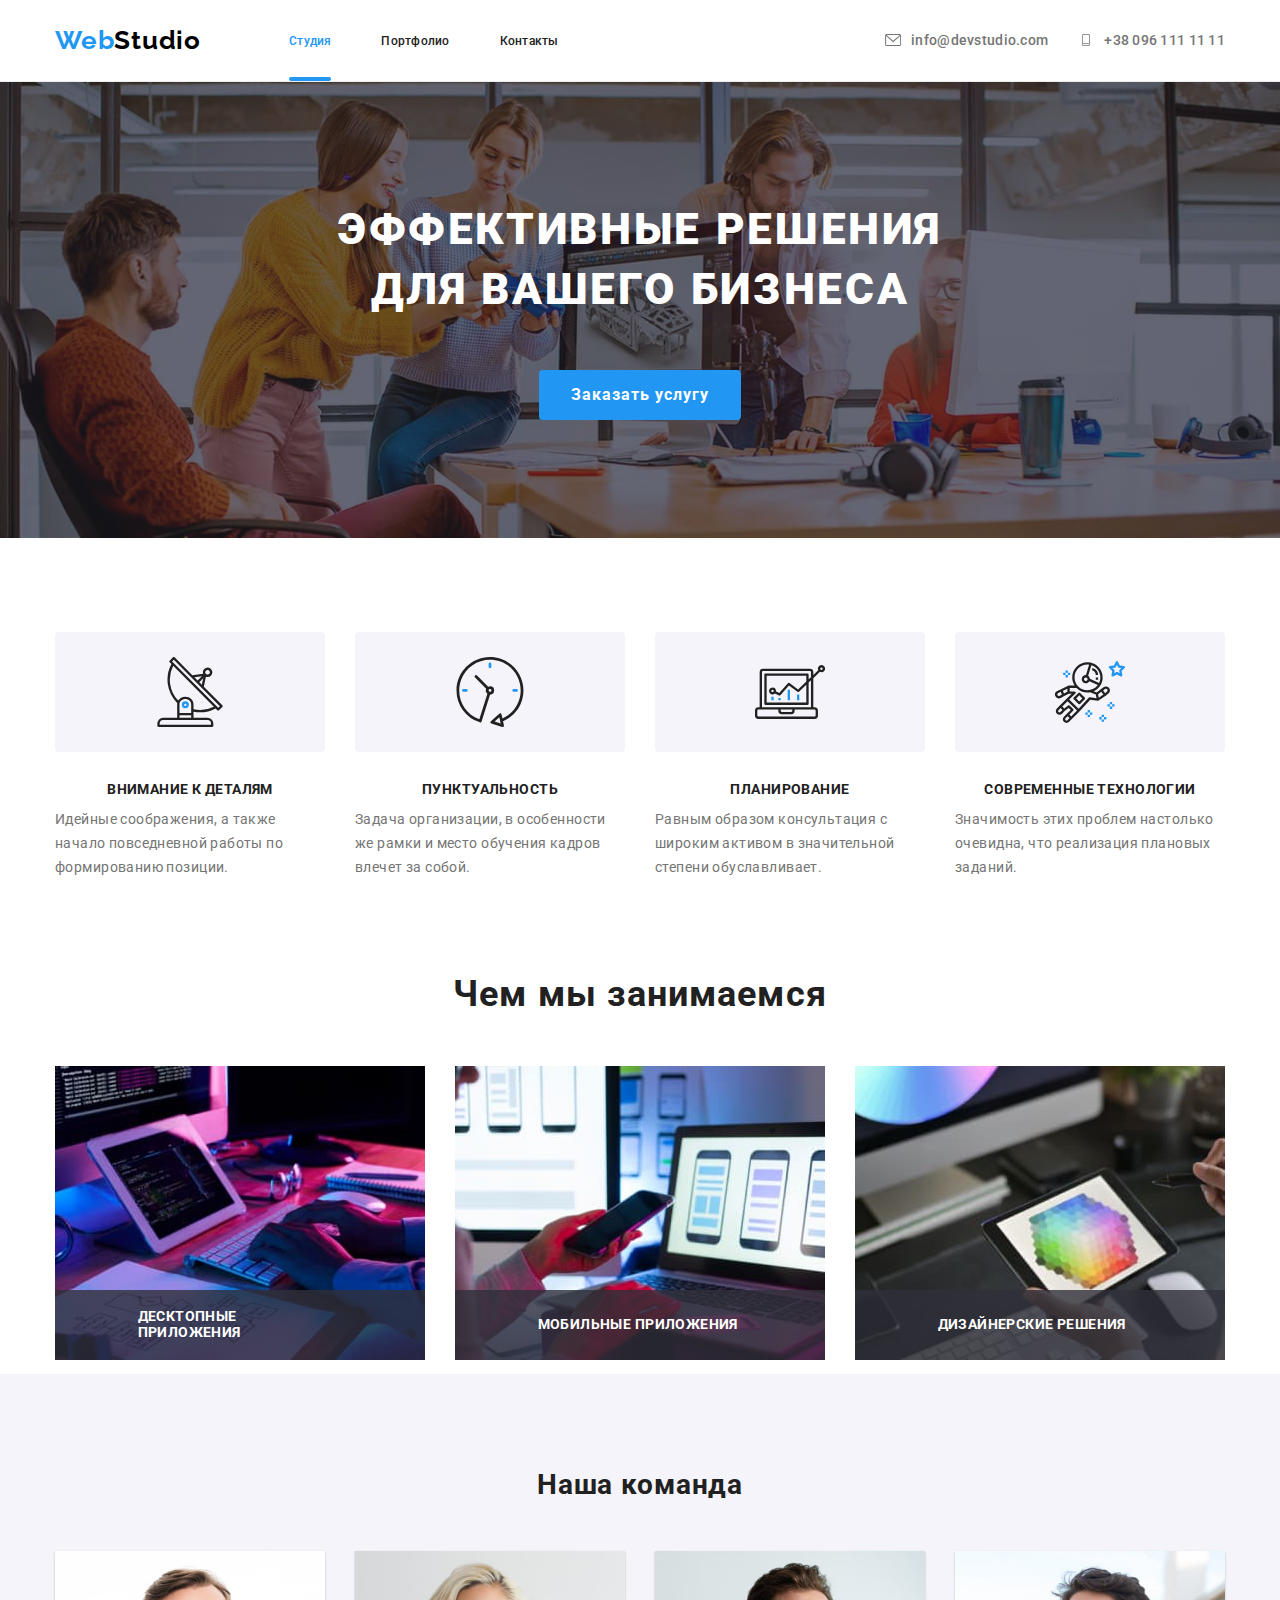
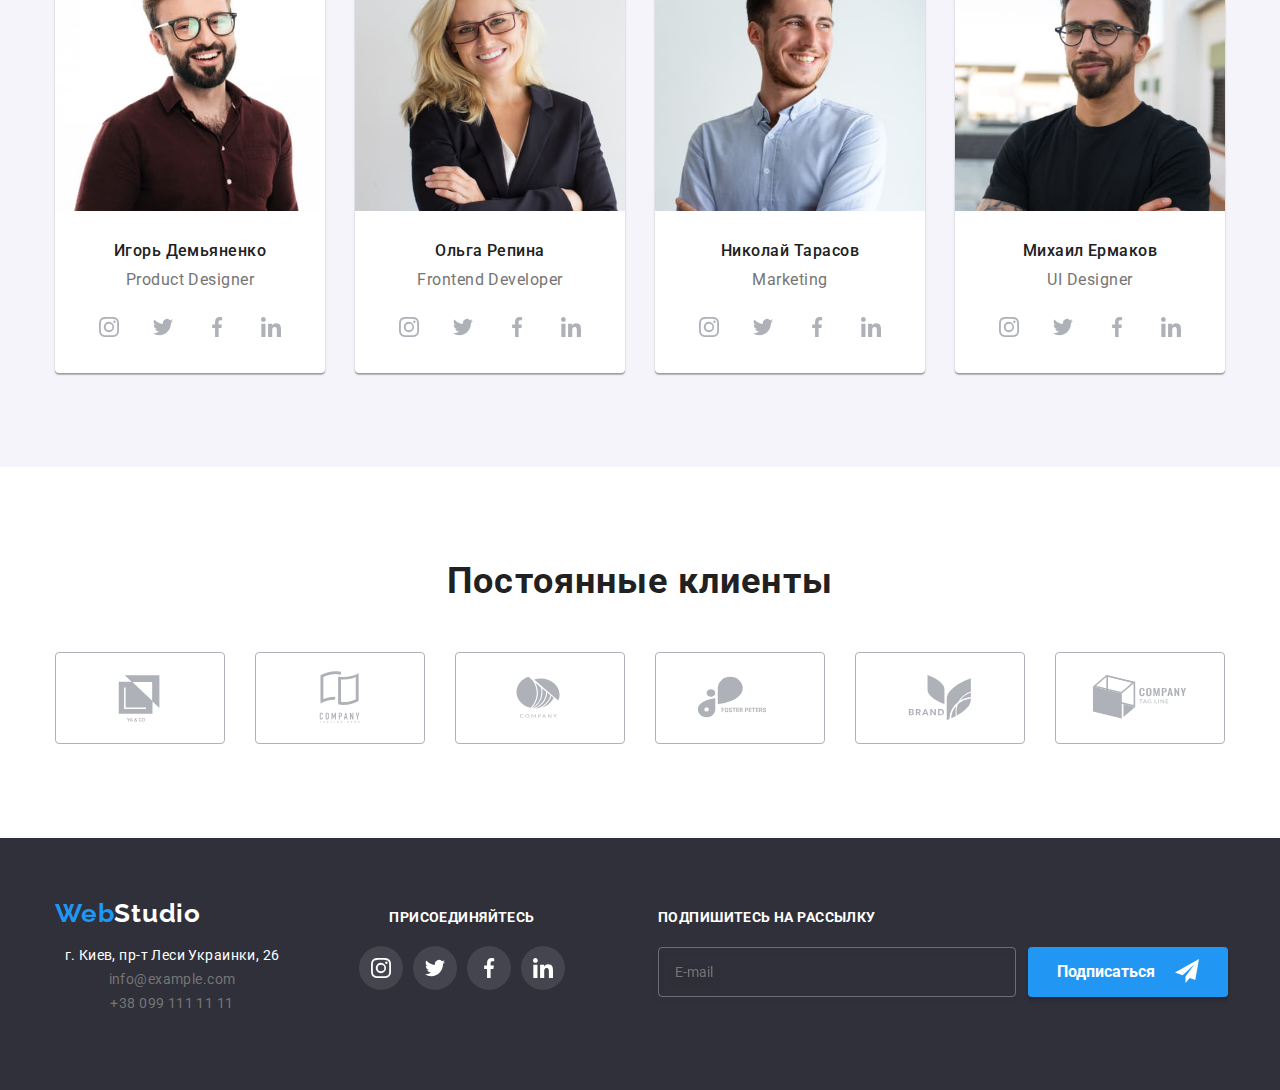
==== commit cf46d586: "Додає фото" ====
--- a/index.html
+++ b/index.html
@@ -196,8 +196,8 @@
           <ul class="section-work__list develop list">
             <li class="develop__item">
               <img
-                srcset="./images/job1.1x.jpg, ./images/job1.2x.jpg"
-                src="./images/box1.jpg"
+                srcset="./images/job1.1x.jpg 1x, ./images/job1.2x.jpg 2x"
+                src="./images/job1.1x.jpg"
                 alt="Разработка ПО для ПК"
               />
               <div class="develop__fon">
@@ -206,10 +206,9 @@
             </li>
             <li class="develop__item">
               <img
-                src="./images/box2.jpg"
-                alt="Разработка мобильных приложений"
-                width="370"
-                height="294"
+                srcset="./images/job2.1x.jpg 1x, ./images/job2.2x.jpg 2x"
+                src="./images/job2.1x.jpg"
+                alt="Разработка ПО для ПК"
               />
               <div class="develop__fon">
                 <p class="develop__text">Мобильные приложения</p>
@@ -217,10 +216,9 @@
             </li>
             <li class="develop__item">
               <img
-                src="./images/box3.jpg"
-                alt="Дизайн студия"
-                width="370"
-                height="294"
+                srcset="./images/job3.1x.jpg 1x, ./images/job3.2x.jpg 2x"
+                src="./images/job3.1x.jpg"
+                alt="Разработка ПО для ПК"
               />
               <div class="develop__fon">
                 <p class="develop__text">Дизайнерские решения</p>
@@ -238,16 +236,15 @@
               <img
                 class="card-set__image"
                 srcset="
-                  ./images/team1.270.1x.jpg 270w,
-                  ./images/team1.270.2x.jpg 270w,
-                  ./images/team1.354.1x.jpg 354w,
-                  ./images/team1.354.2x.jpg 354w,
-                  ./images/team1.450.1x.jpg 450w,
-                  ./images/team1.450.2x.jpg 450w
+                  ./images/team1-270-1x.jpg 270w,
+                  ./images/team1-270-2x.jpg 270w,
+                  ./images/team1-354-1x.jpg 354w,
+                  ./images/team1-354-2x.jpg 354w,
+                  ./images/team1-450-1x.jpg 450w,
+                  ./images/team1-450-2x.jpg 450w
                 "
                 src="./images/team1.270.1x.jpg"
                 alt="дизайнер"
-                sizes="(min-width: 480px) 50vw"
               />
               <div class="card-set__info">
                 <h3 class="card-set__name">Игорь Демьяненко</h3>
@@ -287,9 +284,16 @@
             <li class="card-set__item">
               <img
                 class="card-set__image"
-                srcset="./images/img(2).jpg 1x, ./images/img(2).jpg 2x"
-                src="./images/img(2).jpg"
-                alt="разработчик"
+                srcset="
+                  ./images/team2-270-1x.jpg 270w,
+                  ./images/team2-270-2x.jpg 270w,
+                  ./images/team2-354-1x.jpg 354w,
+                  ./images/team2-354-2x.jpg 354w,
+                  ./images/team2-450-1x.jpg 450w,
+                  ./images/team2-450-2x.jpg 450w
+                "
+                src="./images/team1.270.1x.jpg"
+                alt="дизайнер"
               />
               <div class="card-set__info">
                 <h3 class="card-set__name">Ольга Репина</h3>
@@ -329,8 +333,16 @@
             <li class="card-set__item">
               <img
                 class="card-set__image"
-                src="./images/img(3).jpg"
-                alt="маркетолог"
+                srcset="
+                  ./images/team3-270-1x.jpg 270w,
+                  ./images/team3-270-2x.jpg 270w,
+                  ./images/team3-354-1x.jpg 354w,
+                  ./images/team3-354-2x.jpg 354w,
+                  ./images/team3-450-1x.jpg 450w,
+                  ./images/team3-450-2x.jpg 450w
+                "
+                src="./images/team1.270.1x.jpg"
+                alt="дизайнер"
               />
               <div class="card-set__info">
                 <h3 class="card-set__name">Николай Тарасов</h3>
@@ -370,7 +382,15 @@
             <li class="card-set__item">
               <img
                 class="card-set__image"
-                src="./images/img(4).jpg"
+                srcset="
+                  ./images/team4-270-1x.jpg 270w,
+                  ./images/team4-270-2x.jpg 270w,
+                  ./images/team4-354-1x.jpg 354w,
+                  ./images/team4-354-2x.jpg 354w,
+                  ./images/team4-450-1x.jpg 450w,
+                  ./images/team4-450-2x.jpg 450w
+                "
+                src="./images/team1.270.1x.jpg"
                 alt="дизайнер"
               />
               <div class="card-set__info">
--- a/css/main.min.css
+++ b/css/main.min.css
@@ -1,2 +1,2 @@
-.visually-hidden{position:absolute;width:1px;height:1px;margin:-1px;border:0;padding:0;white-space:normal;clip-path:inset(100%);clip:rect(0 0 0 0);overflow:hidden}body{color:#757575;background-color:#fff;font-family:Roboto,sans-serif;font-weight:400;font-size:14px;line-height:1.71;letter-spacing:0.03em}h1,h2,h3,p{margin:0}img{display:block}ul{padding:0}input,textarea{outline:none}.section-title{color:#212121}.list{list-style:none}.no-scroll{overflow:hidden}.container{margin-top:0;padding-left:15px;padding-right:15px;margin-left:auto;margin-right:auto}@media (min-width: 480px){.container{width:480px}}@media (min-width: 768px){.container{width:768px}}@media (min-width: 1200px){.container{width:1200px}}@media screen and (min-width: 480px){.hero{height:400px}.hero__title{margin-left:auto;margin-right:auto;width:360px;line-height:1.62;margin-bottom:30px}}@media screen and (max-width: 479px){.about .list{padding-top:40px;padding-bottom:20px}.about .list__image{width:100%}.about .list__text{margin-top:0;margin-block-end:0em;margin-bottom:20px}}@media screen and (min-width: 480px){.about{padding-top:60px;padding-bottom:30px}.about__image{width:450px}.about__text{margin-top:0;margin-block-end:0em;margin-bottom:30px}}@media screen and (max-width: 479px){.card-set__image{display:block;width:100%;height:auto}.card-set__item:not(:first-child){margin-top:20px}.team{padding-top:40px;padding-bottom:40px}}@media screen and (min-width: 480px){.card-set{padding-top:0px;margin:-15px;margin-bottom:0}.card-set__item{margin-top:30px;margin-bottom:0;margin-left:15px;margin-right:15px}.card-set__item:first-child{margin-top:20px}.card-set__image{width:450px;height:460px}.card-set__name{font-weight:500;font-size:16px;line-height:19px}.team{padding-top:60px;padding-bottom:60px}.team__title{display:inline-block;margin-bottom:30px}}@media screen and (min-width: 480px){.clients{margin-top:60px;margin-bottom:60px}.clients__list{display:flex}.clients__title{margin-bottom:15px;font-size:28px;line-height:1.18}.clients__list{margin:-15px;margin-bottom:30px}.clients__link{margin:15px;width:210px;height:92px}}@media screen and (max-width: 479px){.clients{padding-top:60px;padding-bottom:60px}.clients__list{display:block;margin-bottom:0px}.clients .clients__link{width:100%;margin-top:30px}.clients__title{margin-bottom:30px}}@media screen and (max-width: 479px){.footer{text-align:center;padding-top:60px;padding-bottom:60px}.footer__adress{margin-bottom:40px}.footer__item{text-decoration:none;list-style:none}.footer__list{padding-inline-start:0px}.social{display:inline-block;margin-bottom:60px;justify-content:center}.social__list{margin-top:0;margin-bottom:0px;padding-left:0;list-style:none}.subscribe__input{width:100%;height:50px;margin-bottom:20px}}@media screen and (min-width: 480px){.footer{text-align:center;padding-top:60px;padding-bottom:60px}.footer__adress{margin-bottom:60px}.footer__item{text-decoration:none;list-style:none}.footer__list{padding-inline-start:0px}.social{display:inline-block;margin-bottom:60px}.social__list{margin-top:0;margin-bottom:0px;padding-left:0;list-style:none}.subscribe{display:inline-block}.subscribe__title{margin-top:0}.subscribe__input{display:block;width:450px;height:50px;margin-bottom:20px;outline:none}}@media screen and (max-width: 479px){.section.abouts{padding-top:40px;padding-bottom:40px;list-style-type:none}.work-card{display:flex}.work-card__item{margin:15px}.work-card__img{width:100%}.work-card__description{padding:20px 24px}.work-card__item:last-child{margin-bottom:0}.abouts .works{display:flex;flex-wrap:wrap;padding:0;margin-bottom:15px}.abouts .works__item:nth-child(-n+3){margin-bottom:15px}}@media screen and (min-width: 480px){.section.abouts{padding-top:60px;padding-bottom:60px}.abouts__list{display:flex}.abouts .works{display:flex;flex-wrap:wrap;padding:0;margin-bottom:15px}.abouts .works__item:nth-child(-n+3){margin-bottom:15px}.work-card__img{width:450px;height:294px}.work-card__item{display:block;margin:15px}.work-card__item:last-child{margin-bottom:0}.work-card__description{padding:20px 24px}}@media screen and (max-width: 479px){.modal{width:90%;height:609px}.form{width:100%}.form__agree{font-size:12px;line-height:1.16}}@media screen and (min-width: 480px){.modal{width:450px;height:609px}.form{padding:40px 0}.form__agree{font-size:12px;line-height:1.16}}@media screen and (max-width: 767px){.page-header{padding-top:16px;padding-bottom:16px}.navigation{display:flex}.menu-button{position:absolute;display:inline-flex;right:15px;margin-left:auto;border:none;background-color:transparent;z-index:3}.menu-button:hover .icon-cross,.menu-button:focus .icon-menu,.menu-button:hover .icon-cross,.menu-button:focus .icon-menu{fill:#2196f3}.menu-button.is-open .icon-cross{display:block}.menu-button.is-open .icon-menu{display:none}.icon-cross{display:none}}@media screen and (max-width: 767px){.nav__list{display:none}.contacts{display:none}}@media screen and (min-width: 768px){.page-header{padding:0}.logo{margin-right:88px;font-size:24px;line-height:1.16}.nav{display:flex}.nav__list{display:flex;position:relative}.nav__item:not(:last-child){margin-right:50px}.nav__link{position:relative;font-size:12px;line-height:1.16;padding-top:35px;padding-bottom:35px}.contacts{margin-left:auto;margin-top:0;margin-bottom:0;padding-top:15px;padding-bottom:15px}.contacts__item:not(:last-child){margin-bottom:10px}.contacts__link{display:flex;align-items:center;text-decoration:none}}@media screen and (min-width: 768px){.about{display:flex;flex-wrap:wrap;margin:0 -15px}.about__image{width:354px}.about__item{width:354px;margin:0 15px}.about__title{text-align:left}}@media screen and (min-width: 768px){.card-set{display:flex;flex-wrap:wrap;margin-bottom:0}.card-set__item{margin-bottom:0}.card-set__item:first-child{margin-top:30px}.card-set__image{width:354px;height:374px}}@media screen and (min-width: 768px){.clients__link{width:226px}}@media screen and (min-width: 768px){.abouts .works{margin-bottom:15px;justify-content:center}.work-card__img{width:354px;height:294px}.work-card__item:last-child{margin-right:auto}.work-card__description{width:354px}}@media screen and (min-width: 768px){.form__agree{font-size:14px;line-height:1.7}.modal{width:528px;height:581px}}@media screen and (min-width: 768px){.footer__info{display:flex;align-items:baseline}.footer__adress{margin-left:60px}.social{margin-left:165px}.subscribe__input{height:56px}}@media screen and (min-width: 1200px){.contacts__item:first-child{margin-right:30px;margin-bottom:0}.contacts{display:flex}.contacts__item{margin:0}.logo{padding-top:24px;padding-bottom:24px}}@media screen and (max-width: 1199px){.section-work{display:none;padding-top:0}}@media screen and (max-width: 1199px){.hero{height:600px}.hero__title{font-size:26px;line-height:1.62;text-align:center;margin-bottom:30px}}@media screen and (min-width: 1200px){.hero__title{width:696px;font-size:44px;line-height:1.36;margin-bottom:50px}}@media screen and (min-width: 1200px){.about{display:flex;margin:0 -15px;padding-top:94px;padding-bottom:64px}.about__image{width:270px}.about__item{width:270px;margin:0 15px}.about__title{text-align:left}}@media screen and (min-width: 1200px){.card-set{margin-top:-30px;margin-bottom:0}.card-set__image{width:270px;height:260px}.card-set__item{margin-left:15px;margin-right:15px}.team{padding-top:94px;padding-bottom:94px}.team__title{margin-bottom:50px;font-size:36px;line-height:1.16}}@media screen and (min-width: 1200px){.clients{margin-top:94px;margin-bottom:94px}.clients__list{margin-top:0;margin-bottom:0}.clients__link{margin:0 15px;width:170px}.clients__title{margin-bottom:50px;font-size:36px;line-height:1.16}}@media screen and (min-width: 1200px){.work-card__img{width:370px;height:294px}.work-card__description{width:370px}.work-card__item:last-child{margin-bottom:15px}}@media screen and (min-width: 1200px){.footer .container{display:flex;align-items:baseline}.footer{align-items:baseline}.footer__adress{margin-bottom:0;margin-left:0}.footer__form{margin-left:93px;text-align:left}.social{margin-bottom:0;margin-left:70px}.subscribe__input{width:358px;height:50px;margin-bottom:0;margin-right:12px}.subscribe .input{display:flex}}.backdrop{position:fixed;z-index:3;top:0;left:0;width:100%;height:100%;background-color:rgba(0,0,0,0.2);opacity:1;transition:opacity 500ms cubic-bezier(0.4, 0, 0.2, 1),visibility 500ms cubic-bezier(0.4, 0, 0.2, 1)}.backdrop.is-hidden{visibility:hidden;opacity:0;pointer-events:none}.menu-container{position:fixed;z-index:2;top:0;left:0;opacity:0;display:flex;flex-direction:column;width:100vw;height:100vh;padding:40px 48px;background-color:#fff;transform:translateX(100%);transition:transform 500ms cubic-bezier(0.4, 0, 0.2, 1)}.menu-container.is-open{opacity:1;transform:translateX(0)}.menu-nav__link{text-decoration:none;font-weight:500;font-size:40px;line-height:47px;text-align:center;letter-spacing:0.02em;color:#212121}.menu-nav__link:hover,.menu-nav__link:focus{color:#2196f3}.menu-nav__item:not(:last-child){margin-bottom:32px}.menu-nav__list{margin-bottom:auto}.menu-contacts__link--phone{color:#2196f3}.menu-contacts__mail{font-weight:500;font-size:16px;line-height:28px;letter-spacing:0.02em}.menu-contacts__link--mail{color:#757575}.menu-contacts__phone{margin-bottom:32px;font-weight:500;font-size:24px;line-height:40px;letter-spacing:0.02em}.menu-contacts__link{text-decoration:none}.mob-soc{display:flex;flex-wrap:wrap}.mob-soc__item{text-decoration:none;font-weight:500;font-size:18px;line-height:1.22;color:#2196f3;letter-spacing:0.02em}.mob-soc__line{margin:0 10px;width:1px;height:22px;background-color:rgba(33,33,33,0.2)}@media screen and (min-width: 480px){.menu-contacts__phone{font-size:34px}.menu-contacts__mail{font-size:24px}}@media screen and (min-width: 768px){.menu-button{display:none}.menu-container{display:none}}.button{padding:10px 32px;border-radius:4px;border:none;font-family:inherit;font-weight:700;font-size:16px;line-height:1.88;text-align:center;letter-spacing:0.06em;color:#fff;background-color:#2196f3}.checkbox{position:absolute;width:1px;height:1px;margin:-1px;border:0;padding:0;white-space:normal;clip-path:inset(100%);clip:rect(0 0 0 0);overflow:hidden}.checkbox__icon{position:absolute;top:50%;left:0;transform:translateY(-50%);margin-left:12px;display:inline-block;width:15px;height:15px;border-radius:4px;border:2px solid #212121;transition:background 250ms cubic-bezier(0.4, 0, 0.2, 1)}.checkbox:checked+.checkbox__icon{border-color:#2196f3;background-color:#2196f3;background-size:contain;background-origin:border-box}.checkbox:focus+.checkbox__icon{border-color:#2196f3}.contacts{padding-inline-start:0px}.contacts__link{font-weight:500;letter-spacing:0.02em;color:#757575;fill:#757575;transition:color 250ms cubic-bezier(0.4, 0, 0.2, 1),fill 250ms cubic-bezier(0.4, 0, 0.2, 1)}.contacts__link:hover,.contacts__link:focus{color:#2196f3;fill:#2196f3}.contacts__icon{width:16px;height:12px;margin-right:10px}.abouts .works{display:flex;margin-top:0}.abouts .works__item:not(:last-child){margin-right:8px}.abouts .works__button{padding:6px 22px;border:none;border-radius:4px;outline:none;font-weight:500;font-size:16px;line-height:1.62;letter-spacing:0.03em;color:#212121;background-color:#f5f4fa;transition:background-color 250ms cubic-bezier(0.4, 0, 0.2, 1),color 250ms cubic-bezier(0.4, 0, 0.2, 1),box-shadow 250ms cubic-bezier(0.4, 0, 0.2, 1)}.abouts .works__button:hover,.abouts .works__button:focus{color:#fff;background-color:#2196f3;box-shadow:0px 3px 1px rgba(0,0,0,0.1),0px 1px 2px rgba(0,0,0,0.08),0px 2px 2px rgba(0,0,0,0.12)}.form{display:flex;flex-direction:column;position:relative;margin-left:auto;margin-right:auto;padding:40px 0}.form__title{margin-bottom:10px;font-weight:700;font-size:20px;line-height:1.15;text-align:center;letter-spacing:0.03em;color:#212121}.form__text{position:relative;display:inline-flex;align-items:center;padding-left:36px;font-size:14px;line-height:1.7;letter-spacing:0.03em}.form__link{text-decoration:none;color:#2196f3;border-bottom:1px solid #2196f3}.form__field{display:flex;flex-direction:column}.form__field__lable{font-size:12px;line-height:1.16;letter-spacing:0.01em;color:#757575}.form__field__wrapper{position:relative}.form__field__input{width:100%;height:40px;margin-top:4px;margin-bottom:10px;padding:12px 12px 12px 42px;border:1px solid rgba(33,33,33,0.2);border-radius:4px;transition:border-color 250ms cubic-bezier(0.4, 0, 0.2, 1)}.form__field__input:focus{border-color:#2196f3}.form__field__icon{position:absolute;left:14px;top:0;width:15px;height:15px;transition:fill 250ms cubic-bezier(0.4, 0, 0.2, 1)}.form__field__input:focus+.form__field__icon{fill:#2196f3}.form__coment{display:flex;flex-direction:column}.form__coment__textarea{resize:none;height:120px;margin-top:4px;margin-bottom:20px;padding:12px 16px;border:1px solid rgba(33,33,33,0.2);border-radius:4px;font-size:14px;line-height:1.14;letter-spacing:0.01em;color:var(--title-text-color);transition:border-color 250ms cubic-bezier(0.4, 0, 0.2, 1);color:rgba(117,117,117,0.5)}.form__coment__textarea:focus{border-color:#2196f3}.form-button{margin-left:auto;margin-right:auto;margin-top:30px;padding:10px 56px;color:#fff;background:#2196f3;box-shadow:0px 4px 4px rgba(0,0,0,0.15);border:none;border-radius:4px;transition:background 250ms cubic-bezier(0.4, 0, 0.2, 1)}.form-button .form-button:hover,.form-button .form-button:focus{background:#188ce8;box-shadow:0px 4px 4px rgba(0,0,0,0.15)}.footer__form{position:relative;align-items:baseline;border:none}.subscribe__title{margin-bottom:20px;font-weight:700;font-size:14px;line-height:1.33;letter-spacing:0.03em;text-transform:uppercase}.subscribe__input{padding:0 16px;color:#fff;background-color:transparent;border:1px solid rgba(255,255,255,0.3);filter:drop-shadow(0px 4px 4px rgba(0,0,0,0.15));border-radius:4px;transition:border-color 250ms cubic-bezier(0.4, 0, 0.2, 1)}.subscribe__input:focus{border-color:#2196f3}.subscribe__button{position:relative;margin:0;padding:10px 29px;width:200px;height:50px;text-align:left;font-weight:700;font-size:16px;line-height:1.88;border:none;color:#fff;background-color:#2196f3;box-shadow:0px 4px 4px rgba(0,0,0,0.15);border-radius:4px}.subscribe__icon{position:absolute;bottom:14px;right:29px;width:24px;height:24px;background-color:#2196f3}.logo{font-family:Raleway,sans-serif;font-weight:700;font-size:26px;line-height:1.19;letter-spacing:0.03em;color:#000000;text-decoration:none}.accent{color:#2196f3}.backdrop.is-hidden .modal{transform:translate(-50%, -50%) translateY(150%)}.modal{position:absolute;top:50%;left:50%;padding-left:15px;padding-right:15px;z-index:999;transform:translate(-50%, -50%) translateY(0);transition:transform 500ms cubic-bezier(0.4, 0, 0.2, 1);padding:15px;background:#fff;box-shadow:0px 1px 3px rgba(0,0,0,0.12),0px 1px 1px rgba(0,0,0,0.14),0px 2px 1px rgba(0,0,0,0.2);border-radius:4px}.modal__close{position:absolute;top:8px;right:8px;width:30px;height:30px;padding:0;margin:0;border-radius:50%;border:1px solid rgba(0,0,0,0.1);background-color:transparent;transition:fill 250ms var(--time-function)}.modal__close:hover,.modal__close:focus{fill:#2196f3}.modal__icon{position:absolute;z-index:5;top:8px;right:8px;width:12px;height:12px}.navigation{position:relative;margin-left:auto;margin-right:auto;align-items:center;list-style:none}.nav{align-items:center}.nav__list{margin-top:0;margin-bottom:0;padding-inline-start:0}.nav__link{font-weight:500;letter-spacing:0.02em;text-decoration:none;color:#212121;transition:color 250ms cubic-bezier(0.4, 0, 0.2, 1)}.nav__link:hover,.nav__link:focus{color:#2196f3}.nav__link::after{content:"";position:absolute;bottom:-1px;display:block;width:100%;height:4px;border-radius:2px;background-color:#2196f3;opacity:0;transition:opacity 250ms cubic-bezier(0.4, 0, 0.2, 1)}.nav__link.current::after{opacity:1}.nav__link.current{color:#2196f3}.soc{display:flex;justify-content:center;padding-inline-start:0;list-style:none}.soc__item{display:flex;justify-content:center;align-items:center;width:44px;height:44px;border-radius:50%;border-color:transparent;background-color:#fff;transition:background-color 250ms cubic-bezier(0.4, 0, 0.2, 1)}.soc__item:not(:last-child){margin-right:10px}.soc__item:hover,.soc__item:focus{background-color:#2196f3}.soc__link{margin:0;padding:0;width:20px;height:20px}.soc__icon{width:20px;height:20px;fill:#afb1b8;transition:fill 250ms cubic-bezier(0.4, 0, 0.2, 1)}.soc__item:hover .soc__icon,.soc__item:focus .soc__icon{fill:#fff}.card-set{list-style:none;margin:0 -15;padding-inline-start:0}.card-set__item{display:block;background-color:#fff}.card-set__item{box-shadow:0px 1px 3px rgba(0,0,0,0.12),0px 1px 1px rgba(0,0,0,0.14),0px 2px 1px rgba(0,0,0,0.2);border-radius:0px 0px 4px 4px}.card-set__image{display:block}.card-set__info{padding-top:30px;padding-bottom:24px}.card-set__name{margin-top:0;margin-bottom:10px;font-weight:500;font-size:16px;line-height:1.19;letter-spacing:0.03em;color:#212121}.card-set__text{margin-top:0;margin-bottom:16px;font-size:16px;line-height:1.19;letter-spacing:0.03em}.about{list-style:none;margin-top:0;margin-bottom:0;padding-inline-start:0}.about__item{padding-inline-start:0}.about__image{display:flex;justify-content:center;align-items:center;margin-bottom:30px;height:120px;border-radius:4px;background-color:#f5f4fa}.about__icon{width:70px;height:70px}.about__title{margin-top:0;margin-bottom:10px;font-weight:700;font-size:14px;line-height:1.14;letter-spacing:0.03em;text-transform:uppercase;text-align:center;color:#212121}.about__text{font-size:14px;line-height:1.71;letter-spacing:0.03em;color:#757575}.clients{text-align:center}.clients__title{margin-top:0;font-weight:700;text-align:center;letter-spacing:0.03em;color:#212121}.clients__list{flex-wrap:wrap;list-style:none;padding-inline-start:0}.clients__link{display:flex;justify-content:center;height:92px;align-items:center;border:1px solid #afb1b8;border-radius:4px;outline:none;transition:border-color 250ms cubic-bezier(0.4, 0, 0.2, 1)}.clients__link:hover,.clients__link:focus{border-color:#2196f3}.clients__icon{width:106px;height:60px;fill:#afb1b8;transition:fill 250ms cubic-bezier(0.4, 0, 0.2, 1)}.clients__link:hover .clients__icon,.clients__link:focus .clients__icon{fill:#2196f3}.footer{color:#fff;background-color:#2f303a}.footer__adress{font-family:Roboto, sans-serif;font-style:normal;font-size:14px;line-height:1.71;letter-spacing:0.03em}.footer .logo{color:#fff}.footer__link{color:#fff;text-decoration:none;font-size:14px;line-height:1.71;letter-spacing:0.03em;transition:color 250ms cubic-bezier(0.4, 0, 0.2, 1)}.footer__link:hover,.footer__link:focus{color:#2196f3}.footer__contact{text-decoration:none;color:#757575;transition:color 250ms cubic-bezier(0.4, 0, 0.2, 1)}.footer__contact:hover,.footer__contact:focus{color:#2196f3}.social__title{margin-top:0;margin-bottom:20px;font-weight:700;font-size:14px;line-height:1.14;letter-spacing:0.03em;text-transform:uppercase}.social__list{display:flex}.soclist__item:not(:last-child){margin-right:10px}.soclist__link{display:flex;justify-content:center;align-items:center;width:44px;height:44px;border-radius:50%;outline:none;background:rgba(255,255,255,0.1);transition:background-color 250ms cubic-bezier(0.4, 0, 0.2, 1)}.soclist__link:hover,.soclist__link:focus{background-color:#2196f3}.soclist__icon{width:20px;height:20px;fill:#fff}.page-header{color:#000000;text-decoration:none;border-bottom:1px solid #ececec;align-items:center}.hero{height:400px;margin-left:auto;margin-right:auto;padding-top:118px;padding-bottom:118px;text-align:center;max-width:1600px;background:linear-gradient(rgba(47,48,58,0.4), rgba(47,48,58,0.4)),url(../../images/Header-desk1x.jpg);background-position:center;background-color:#c4c4c4;background-repeat:no-repeat;color:#fff}.hero__title{margin-left:auto;margin-right:auto;margin-top:0;font-weight:900;letter-spacing:0.06em;text-transform:uppercase}.team{list-style:none;text-align:center;background-color:#f5f4fa}.team__title{margin-top:0;font-weight:700;font-size:28px;line-height:1.18;text-align:center;letter-spacing:0.03em;color:#212121}.section-work{padding-top:0}.section-work__list{display:flex}.section-work__title{margin-bottom:50px;font-weight:700;font-size:36px;line-height:1.17;text-align:center;letter-spacing:0.03em;color:#212121}.develop__item{position:relative}.develop__item:not(:last-child){margin-right:30px}.develop__fon{position:absolute;bottom:0;width:370px;height:70px;background-color:rgba(47,48,58,0.8)}.develop__text{position:absolute;top:50%;left:50%;transform:translate(-50%, -50%);font-weight:700;font-size:14px;line-height:1.14;min-width:205px;letter-spacing:0.03em;text-transform:uppercase;color:#fff}.abouts__list{display:flex;flex-wrap:wrap;margin:-15px;padding-inline-start:0px;justify-content:center}.work-card__item{display:flex;flex-direction:column;transition:box-shadow 250ms cubic-bezier(0.4, 0, 0.2, 1)}.work-card__item__item:nth-child(3n){margin-right:0}.work-card__item__item:nth-child(n+7){margin-bottom:0}.work-card__item .work-card__foto{position:relative;overflow:hidden}.work-card__item__foto{position:relative;overflow:hidden}.work-card__item:hover{box-shadow:0px 1px 1px rgba(0,0,0,0.12),0px 4px 4px rgba(0,0,0,0.06),1px 4px 6px rgba(0,0,0,0.16)}.work-card__overlay{position:absolute;top:0;left:0;width:100%;height:100%;padding:77px 24px;color:#fff;background:rgba(33,150,243,0.9);transform:translateY(100%);transition:transform 250ms cubic-bezier(0.4, 0, 0.2, 1)}.work-card__item:hover .work-card__overlay{transform:translateY(0)}.work-card__description{flex-grow:1;border-right:2px solid #eeeeee;border-left:2px solid #eeeeee;border-bottom:2px solid #eeeeee;text-align:left}.work-card__description__text{font-weight:400;font-size:18px;line-height:1.56;letter-spacing:0.03em}.work-card__title{max-width:322px;margin-bottom:4px;font-weight:700;font-size:18px;line-height:2;letter-spacing:0.06em;color:#212121}
+.visually-hidden{position:absolute;width:1px;height:1px;margin:-1px;border:0;padding:0;white-space:normal;clip-path:inset(100%);clip:rect(0 0 0 0);overflow:hidden}body{color:#757575;background-color:#fff;font-family:Roboto,sans-serif;font-weight:400;font-size:14px;line-height:1.71;letter-spacing:0.03em}h1,h2,h3,p{margin:0}img{display:block}ul{padding:0}input,textarea{outline:none}.section-title{color:#212121}.list{list-style:none}.no-scroll{overflow:hidden}.container{margin-top:0;padding-left:15px;padding-right:15px;margin-left:auto;margin-right:auto}@media (min-width: 480px){.container{width:480px}}@media (min-width: 768px){.container{width:768px}}@media (min-width: 1200px){.container{width:1200px}}@media screen and (min-width: 480px){.hero__title{margin-left:auto;margin-right:auto;width:360px;line-height:1.62;margin-bottom:30px}}@media screen and (max-width: 479px){.about .list{padding-top:40px;padding-bottom:20px}.about .list__image{width:100%}.about .list__text{margin-top:0;margin-block-end:0em;margin-bottom:20px}}@media screen and (min-width: 480px){.about{padding-top:60px;padding-bottom:30px}.about__image{width:450px}.about__text{margin-top:0;margin-block-end:0em;margin-bottom:30px}}@media screen and (max-width: 479px){.card-set__image{display:block;width:100%;height:auto}.card-set__item:not(:first-child){margin-top:20px}.team{padding-top:40px;padding-bottom:40px}}@media screen and (min-width: 480px){.card-set{padding-top:0px;margin:-15px;margin-bottom:0}.card-set__item{margin-top:30px;margin-bottom:0;margin-left:15px;margin-right:15px}.card-set__item:first-child{margin-top:20px}.card-set__image{width:450px;height:460px}.card-set__name{font-weight:500;font-size:16px;line-height:19px}.team{padding-top:60px;padding-bottom:60px}.team__title{display:inline-block;margin-bottom:30px}}@media screen and (min-width: 480px){.clients{margin-top:60px;margin-bottom:60px}.clients__list{display:flex}.clients__title{margin-bottom:15px;font-size:28px;line-height:1.18}.clients__list{margin:-15px;margin-bottom:30px}.clients__link{margin:15px;width:210px;height:92px}}@media screen and (max-width: 479px){.clients{padding-top:60px;padding-bottom:60px}.clients__list{display:block;margin-bottom:0px}.clients .clients__link{width:100%;margin-top:30px}.clients__title{margin-bottom:30px}}@media screen and (max-width: 479px){.footer{text-align:center;padding-top:60px;padding-bottom:60px}.footer__adress{margin-bottom:40px}.footer__item{text-decoration:none;list-style:none}.footer__list{padding-inline-start:0px}.social{display:inline-block;margin-bottom:60px;justify-content:center}.social__list{margin-top:0;margin-bottom:0px;padding-left:0;list-style:none}.subscribe__input{width:100%;height:50px;margin-bottom:20px}}@media screen and (min-width: 480px){.footer{text-align:center;padding-top:60px;padding-bottom:60px}.footer__adress{margin-bottom:60px}.footer__item{text-decoration:none;list-style:none}.footer__list{padding-inline-start:0px}.social{display:inline-block;margin-bottom:60px}.social__list{margin-top:0;margin-bottom:0px;padding-left:0;list-style:none}.subscribe{display:inline-block}.subscribe__title{margin-top:0}.subscribe__input{display:block;width:450px;height:50px;margin-bottom:20px;outline:none}}@media screen and (max-width: 479px){.section.abouts{padding-top:40px;padding-bottom:40px;list-style-type:none}.work-card{display:flex}.work-card__item{margin:15px}.work-card__img{width:100%}.work-card__description{padding:20px 24px}.work-card__item:last-child{margin-bottom:0}.abouts .works{display:flex;flex-wrap:wrap;padding:0;margin-bottom:15px}.abouts .works__item:nth-child(-n+3){margin-bottom:15px}}@media screen and (min-width: 480px){.section.abouts{padding-top:60px;padding-bottom:60px}.abouts__list{display:flex}.abouts .works{display:flex;flex-wrap:wrap;padding:0;margin-bottom:15px}.abouts .works__item:nth-child(-n+3){margin-bottom:15px}.work-card__img{width:450px;height:294px}.work-card__item{display:block;margin:15px}.work-card__item:last-child{margin-bottom:0}.work-card__description{padding:20px 24px}}@media screen and (max-width: 380px){.form__agree{font-size:10px}}@media screen and (max-width: 479px){.modal{width:90%;height:609px}.form{width:100%}.form__agree{font-size:10px;line-height:1.16}.form__text{padding-left:20px}.checkbox__icon{margin-left:0}}@media screen and (min-width: 480px){.modal{width:450px;height:609px}.form{padding:40px 0}.form__agree{font-size:12px;line-height:1.16}}@media screen and (max-width: 767px){.page-header{padding-top:16px;padding-bottom:16px}.navigation{display:flex}.menu-button{position:absolute;display:inline-flex;right:15px;margin-left:auto;border:none;background-color:transparent;z-index:3}.menu-button:hover .icon-cross,.menu-button:focus .icon-menu,.menu-button:hover .icon-cross,.menu-button:focus .icon-menu{fill:#2196f3}.menu-button.is-open .icon-cross{display:block}.menu-button.is-open .icon-menu{display:none}.icon-cross{display:none}}@media screen and (max-width: 767px){.nav__list{display:none}.contacts{display:none}}@media screen and (min-width: 768px){.page-header{padding:0}.logo{margin-right:88px;font-size:24px;line-height:1.16}.nav{display:flex}.nav__list{display:flex;position:relative}.nav__item:not(:last-child){margin-right:50px}.nav__link{position:relative;font-size:12px;line-height:1.16;padding-top:32px;padding-bottom:35px}.contacts{margin-left:auto;margin-top:0;margin-bottom:0;padding-top:15px;padding-bottom:15px}.contacts__item:not(:last-child){margin-bottom:2px}.contacts__link{display:flex;align-items:center;text-decoration:none}}@media screen and (min-width: 768px){.about{display:flex;flex-wrap:wrap;margin:0 -15px}.about__image{width:354px}.about__item{width:354px;margin:0 15px}.about__title{text-align:left}}@media screen and (min-width: 768px){.card-set{display:flex;flex-wrap:wrap;margin-bottom:0}.card-set__item{margin-bottom:0}.card-set__item:first-child{margin-top:30px}.card-set__image{width:354px;height:374px}}@media screen and (min-width: 768px){.clients__link{width:226px}}@media screen and (min-width: 768px){.abouts .works{margin-bottom:15px;justify-content:center}.work-card__img{width:354px;height:294px}.work-card__item:last-child{margin-right:auto}.work-card__description{width:354px}}@media screen and (min-width: 768px){.form__agree{font-size:14px;line-height:1.7}.modal{width:528px;height:581px}}@media screen and (min-width: 768px){.footer__info{display:flex;align-items:baseline}.footer__adress{margin-left:60px}.social{margin-left:165px}.subscribe__input{height:56px}}@media screen and (min-width: 1200px){.contacts__item:first-child{margin-right:30px;margin-bottom:0}.contacts{display:flex}.contacts__item{margin:0}.logo{padding-top:25px;padding-bottom:25px}}@media screen and (max-width: 1199px){.section-work{display:none;padding-top:0}}@media screen and (max-width: 1199px){.hero__title{font-size:26px;line-height:1.62;text-align:center;margin-bottom:30px}}@media screen and (min-width: 1200px){.hero__title{width:696px;font-size:44px;line-height:1.36;margin-bottom:50px}}@media screen and (min-width: 1200px){.about{display:flex;margin:0 -15px;padding-top:94px;padding-bottom:64px}.about__image{width:270px}.about__item{width:270px;margin:0 15px}.about__title{text-align:left}}@media screen and (min-width: 1200px){.card-set{margin-top:-30px;margin-bottom:0}.card-set__image{width:270px;height:260px}.card-set__item{margin-left:15px;margin-right:15px}.team{padding-top:94px;padding-bottom:94px}.team__title{margin-bottom:50px;font-size:36px;line-height:1.16}}@media screen and (min-width: 1200px){.clients{margin-top:94px;margin-bottom:94px}.clients__list{margin-top:0;margin-bottom:0}.clients__link{margin:0 15px;width:170px}.clients__title{margin-bottom:50px;font-size:36px;line-height:1.16}}@media screen and (min-width: 1200px){.work-card__img{width:370px;height:294px}.work-card__description{width:370px}.work-card__item:last-child{margin-bottom:15px}}@media screen and (min-width: 1200px){.footer .container{display:flex;align-items:baseline}.footer{align-items:baseline}.footer__adress{margin-bottom:0;margin-left:0}.footer__form{margin-left:93px;text-align:left}.social{margin-bottom:0;margin-left:70px}.subscribe__input{width:358px;height:50px;margin-bottom:0;margin-right:12px}.subscribe .input{display:flex}}.backdrop{position:fixed;z-index:3;top:0;left:0;width:100%;height:100%;background-color:rgba(0,0,0,0.2);opacity:1;transition:opacity 500ms cubic-bezier(0.4, 0, 0.2, 1),visibility 500ms cubic-bezier(0.4, 0, 0.2, 1)}.backdrop.is-hidden{visibility:hidden;opacity:0;pointer-events:none}.menu-container{position:fixed;z-index:2;top:0;left:0;opacity:0;display:flex;flex-direction:column;width:100vw;height:100vh;padding:40px 48px;background-color:#fff;transform:translateX(100%);transition:transform 500ms cubic-bezier(0.4, 0, 0.2, 1)}.menu-container.is-open{opacity:1;transform:translateX(0)}.menu-nav__link{text-decoration:none;font-weight:500;font-size:40px;line-height:47px;text-align:center;letter-spacing:0.02em;color:#212121}.menu-nav__link:hover,.menu-nav__link:focus{color:#2196f3}.menu-nav__item:not(:last-child){margin-bottom:32px}.menu-nav__list{margin-top:0;margin-bottom:auto}.menu-contacts{margin-top:0;margin-bottom:64px}.menu-contacts__link--phone{color:#2196f3}.menu-contacts__mail{font-weight:500;font-size:16px;line-height:28px;letter-spacing:0.02em}.menu-contacts__link--mail{color:#757575}.menu-contacts__phone{margin-bottom:32px;font-weight:500;font-size:24px;line-height:40px;letter-spacing:0.02em}.menu-contacts__link{text-decoration:none}.mob-soc{display:flex;flex-wrap:wrap;margin:0}.mob-soc__item{text-decoration:none;font-weight:500;font-size:18px;line-height:1.22;color:#2196f3;letter-spacing:0.02em}.mob-soc__line{margin:0 10px;width:1px;height:22px;background-color:rgba(33,33,33,0.2)}@media screen and (min-width: 480px){.menu-contacts__phone{font-size:34px}.menu-contacts__mail{font-size:24px}}@media screen and (min-width: 768px){.menu-button{display:none}.menu-container{display:none}}.button{padding:10px 32px;border-radius:4px;border:none;font-family:inherit;font-weight:700;font-size:16px;line-height:1.88;text-align:center;letter-spacing:0.06em;color:#fff;background-color:#2196f3}.checkbox{position:absolute;width:1px;height:1px;margin:-1px;border:0;padding:0;white-space:normal;clip-path:inset(100%);clip:rect(0 0 0 0);overflow:hidden}.checkbox__icon{position:absolute;top:50%;left:0;transform:translateY(-50%);display:inline-block;width:15px;height:15px;border-radius:4px;border:2px solid #212121;transition:background 250ms cubic-bezier(0.4, 0, 0.2, 1)}.checkbox:checked+.checkbox__icon{border-color:#2196f3;background-color:#2196f3;background-size:contain;background-origin:border-box}.checkbox:focus+.checkbox__icon{border-color:#2196f3}.contacts{padding-inline-start:0px}.contacts__link{font-weight:500;letter-spacing:0.02em;color:#757575;fill:#757575;transition:color 250ms cubic-bezier(0.4, 0, 0.2, 1),fill 250ms cubic-bezier(0.4, 0, 0.2, 1)}.contacts__link:hover,.contacts__link:focus{color:#2196f3;fill:#2196f3}.contacts__icon{width:16px;height:12px;margin-right:10px}.abouts .works{display:flex;margin-top:0}.abouts .works__item:not(:last-child){margin-right:8px}.abouts .works__button{padding:6px 22px;border:none;border-radius:4px;outline:none;font-weight:500;font-size:16px;line-height:1.62;letter-spacing:0.03em;color:#212121;background-color:#f5f4fa;transition:background-color 250ms cubic-bezier(0.4, 0, 0.2, 1),color 250ms cubic-bezier(0.4, 0, 0.2, 1),box-shadow 250ms cubic-bezier(0.4, 0, 0.2, 1)}.abouts .works__button:hover,.abouts .works__button:focus{color:#fff;background-color:#2196f3;box-shadow:0px 3px 1px rgba(0,0,0,0.1),0px 1px 2px rgba(0,0,0,0.08),0px 2px 2px rgba(0,0,0,0.12)}.form{display:flex;flex-direction:column;position:relative;margin-left:auto;margin-right:auto;padding:40px 0}.form__title{margin-bottom:10px;font-weight:700;font-size:20px;line-height:1.15;text-align:center;letter-spacing:0.03em;color:#212121}.form__text{position:relative;display:inline-flex;align-items:center;padding-left:20px;font-size:14px;line-height:1.7;letter-spacing:0.03em}.form__link{text-decoration:none;color:#2196f3;border-bottom:1px solid #2196f3}.form__field{display:flex;flex-direction:column}.form__field__lable{font-size:12px;line-height:1.16;letter-spacing:0.01em;color:#757575}.form__field__wrapper{position:relative}.form__field__input{width:100%;height:40px;margin-top:4px;margin-bottom:10px;padding:12px 12px 12px 42px;border:1px solid rgba(33,33,33,0.2);border-radius:4px;transition:border-color 250ms cubic-bezier(0.4, 0, 0.2, 1)}.form__field__input:focus{border-color:#2196f3}.form__field__icon{position:absolute;left:14px;top:0;width:15px;height:15px;transition:fill 250ms cubic-bezier(0.4, 0, 0.2, 1)}.form__field__input:focus+.form__field__icon{fill:#2196f3}.form__coment{display:flex;flex-direction:column}.form__coment__textarea{resize:none;height:120px;margin-top:4px;margin-bottom:20px;padding:12px 16px;border:1px solid rgba(33,33,33,0.2);border-radius:4px;font-size:14px;line-height:1.14;letter-spacing:0.01em;color:var(--title-text-color);transition:border-color 250ms cubic-bezier(0.4, 0, 0.2, 1);color:rgba(117,117,117,0.5)}.form__coment__textarea:focus{border-color:#2196f3}.form-button{margin-left:auto;margin-right:auto;margin-top:30px;padding:10px 56px;color:#fff;background:#2196f3;box-shadow:0px 4px 4px rgba(0,0,0,0.15);border:none;border-radius:4px;transition:background 250ms cubic-bezier(0.4, 0, 0.2, 1)}.form-button .form-button:hover,.form-button .form-button:focus{background:#188ce8;box-shadow:0px 4px 4px rgba(0,0,0,0.15)}.footer__form{position:relative;align-items:baseline;border:none}.subscribe__title{margin-bottom:20px;font-weight:700;font-size:14px;line-height:1.33;letter-spacing:0.03em;text-transform:uppercase}.subscribe__input{padding:0 16px;color:#fff;background-color:transparent;border:1px solid rgba(255,255,255,0.3);filter:drop-shadow(0px 4px 4px rgba(0,0,0,0.15));border-radius:4px;transition:border-color 250ms cubic-bezier(0.4, 0, 0.2, 1)}.subscribe__input:focus{border-color:#2196f3}.subscribe__button{position:relative;margin:0;padding:10px 29px;width:200px;height:50px;text-align:left;font-weight:700;font-size:16px;line-height:1.88;border:none;color:#fff;background-color:#2196f3;box-shadow:0px 4px 4px rgba(0,0,0,0.15);border-radius:4px}.subscribe__icon{position:absolute;bottom:14px;right:29px;width:24px;height:24px;background-color:#2196f3}.logo{font-family:Raleway,sans-serif;font-weight:700;font-size:26px;line-height:1.19;letter-spacing:0.03em;color:#000000;text-decoration:none}.accent{color:#2196f3}.backdrop.is-hidden .modal{transform:translate(-50%, -50%) translateY(150%)}.modal{position:absolute;top:50%;left:50%;padding-left:15px;padding-right:15px;z-index:999;transform:translate(-50%, -50%) translateY(0);transition:transform 500ms cubic-bezier(0.4, 0, 0.2, 1);padding:15px;background:#fff;box-shadow:0px 1px 3px rgba(0,0,0,0.12),0px 1px 1px rgba(0,0,0,0.14),0px 2px 1px rgba(0,0,0,0.2);border-radius:4px}.modal__close{position:absolute;top:8px;right:8px;width:30px;height:30px;padding:0;margin:0;border-radius:50%;border:1px solid rgba(0,0,0,0.1);background-color:transparent;transition:fill 250ms var(--time-function)}.modal__close:hover,.modal__close:focus{fill:#2196f3}.modal__icon{position:absolute;z-index:5;top:8px;right:8px;width:12px;height:12px}.navigation{position:relative;margin-left:auto;margin-right:auto;align-items:center;list-style:none}.nav{align-items:center}.nav__list{margin-top:0;margin-bottom:0;padding-inline-start:0}.nav__link{font-weight:500;letter-spacing:0.02em;text-decoration:none;color:#212121;transition:color 250ms cubic-bezier(0.4, 0, 0.2, 1)}.nav__link:hover,.nav__link:focus{color:#2196f3}.nav__link::after{content:"";position:absolute;bottom:2px;display:block;width:100%;height:4px;border-radius:2px;background-color:#2196f3;opacity:0;transition:opacity 250ms cubic-bezier(0.4, 0, 0.2, 1)}.nav__link.current::after{opacity:1}.nav__link.current{color:#2196f3}.soc{display:flex;justify-content:center;padding-inline-start:0;list-style:none}.soc__item{display:flex;justify-content:center;align-items:center;width:44px;height:44px;border-radius:50%;border-color:transparent;background-color:#fff;transition:background-color 250ms cubic-bezier(0.4, 0, 0.2, 1)}.soc__item:not(:last-child){margin-right:10px}.soc__item:hover,.soc__item:focus{background-color:#2196f3}.soc__link{margin:0;padding:0;width:20px;height:20px}.soc__icon{width:20px;height:20px;fill:#afb1b8;transition:fill 250ms cubic-bezier(0.4, 0, 0.2, 1)}.soc__item:hover .soc__icon,.soc__item:focus .soc__icon{fill:#fff}.card-set{list-style:none;margin:0 -15;padding-inline-start:0}.card-set__item{display:block;background-color:#fff}.card-set__item{box-shadow:0px 1px 3px rgba(0,0,0,0.12),0px 1px 1px rgba(0,0,0,0.14),0px 2px 1px rgba(0,0,0,0.2);border-radius:0px 0px 4px 4px}.card-set__image{display:block}.card-set__info{padding-top:30px;padding-bottom:24px}.card-set__name{margin-top:0;margin-bottom:10px;font-weight:500;font-size:16px;line-height:1.19;letter-spacing:0.03em;color:#212121}.card-set__text{margin-top:0;margin-bottom:16px;font-size:16px;line-height:1.19;letter-spacing:0.03em}.about{list-style:none;margin-top:0;margin-bottom:0;padding-inline-start:0}.about__item{padding-inline-start:0}.about__image{display:flex;justify-content:center;align-items:center;margin-bottom:30px;height:120px;border-radius:4px;background-color:#f5f4fa}.about__icon{width:70px;height:70px}.about__title{margin-top:0;margin-bottom:10px;font-weight:700;font-size:14px;line-height:1.14;letter-spacing:0.03em;text-transform:uppercase;text-align:center;color:#212121}.about__text{font-size:14px;line-height:1.71;letter-spacing:0.03em;color:#757575}.clients{text-align:center}.clients__title{margin-top:0;font-weight:700;text-align:center;letter-spacing:0.03em;color:#212121}.clients__list{flex-wrap:wrap;list-style:none;padding-inline-start:0}.clients__link{display:flex;justify-content:center;height:92px;align-items:center;border:1px solid #afb1b8;border-radius:4px;outline:none;transition:border-color 250ms cubic-bezier(0.4, 0, 0.2, 1)}.clients__link:hover,.clients__link:focus{border-color:#2196f3}.clients__icon{width:106px;height:60px;fill:#afb1b8;transition:fill 250ms cubic-bezier(0.4, 0, 0.2, 1)}.clients__link:hover .clients__icon,.clients__link:focus .clients__icon{fill:#2196f3}.footer{color:#fff;background-color:#2f303a}.footer__adress{font-family:Roboto, sans-serif;font-style:normal;font-size:14px;line-height:1.71;letter-spacing:0.03em}.footer .logo{color:#fff}.footer__link{color:#fff;text-decoration:none;font-size:14px;line-height:1.71;letter-spacing:0.03em;transition:color 250ms cubic-bezier(0.4, 0, 0.2, 1)}.footer__link:hover,.footer__link:focus{color:#2196f3}.footer__contact{text-decoration:none;color:#757575;transition:color 250ms cubic-bezier(0.4, 0, 0.2, 1)}.footer__contact:hover,.footer__contact:focus{color:#2196f3}.social__title{margin-top:0;margin-bottom:20px;font-weight:700;font-size:14px;line-height:1.14;letter-spacing:0.03em;text-transform:uppercase}.social__list{display:flex}.soclist__item:not(:last-child){margin-right:10px}.soclist__link{display:flex;justify-content:center;align-items:center;width:44px;height:44px;border-radius:50%;outline:none;background:rgba(255,255,255,0.1);transition:background-color 250ms cubic-bezier(0.4, 0, 0.2, 1)}.soclist__link:hover,.soclist__link:focus{background-color:#2196f3}.soclist__icon{width:20px;height:20px;fill:#fff}.page-header{color:#000000;text-decoration:none;border-bottom:1px solid #ececec;align-items:center}.hero{margin-left:auto;margin-right:auto;padding-top:118px;padding-bottom:118px;text-align:center;max-width:1600px;background-position:center;background-color:#c4c4c4;background-repeat:no-repeat;background-size:cover;color:#fff;background-image:linear-gradient(rgba(47,48,58,0.4), rgba(47,48,58,0.4)),url(../images/Header-mob1x.jpg)}@media (min-device-pixel-ratio: 2), (-webkit-min-device-pixel-ratio: 2), (min-resolution: 192dpi), (min-resolution: 2dppx){.hero{background-image:linear-gradient(rgba(47,48,58,0.4), rgba(47,48,58,0.4)),url(../images/Header-mob2x.jpg)}}@media screen and (min-width: 768px){.hero{background-image:linear-gradient(rgba(47,48,58,0.4), rgba(47,48,58,0.4)),url(../images/Header-tab1x.jpg)}}@media screen and (min-width: 768px) and (min-device-pixel-ratio: 2), screen and (min-width: 768px) and (-webkit-min-device-pixel-ratio: 2), screen and (min-width: 768px) and (min-resolution: 192dpi), screen and (min-width: 768px) and (min-resolution: 2dppx){.hero{background-image:linear-gradient(rgba(47,48,58,0.4), rgba(47,48,58,0.4)),url(../images/Header-tab2x.jpg)}}@media screen and (min-width: 1200px){.hero{background-image:linear-gradient(rgba(47,48,58,0.4), rgba(47,48,58,0.4)),url(../images/Header-desk1x.jpg)}}@media screen and (min-width: 1200px) and (min-device-pixel-ratio: 2), screen and (min-width: 1200px) and (-webkit-min-device-pixel-ratio: 2), screen and (min-width: 1200px) and (min-resolution: 192dpi), screen and (min-width: 1200px) and (min-resolution: 2dppx){.hero{background-image:linear-gradient(rgba(47,48,58,0.4), rgba(47,48,58,0.4)),url(../images/Header-desk2x.jpg)}}.hero__title{margin-left:auto;margin-right:auto;margin-top:0;font-weight:900;letter-spacing:0.06em;text-transform:uppercase}.team{list-style:none;text-align:center;background-color:#f5f4fa}.team__title{margin-top:0;font-weight:700;font-size:28px;line-height:1.18;text-align:center;letter-spacing:0.03em;color:#212121}.section-work{padding-top:0}.section-work__list{display:flex}.section-work__title{margin-bottom:50px;font-weight:700;font-size:36px;line-height:1.17;text-align:center;letter-spacing:0.03em;color:#212121}.develop__item{position:relative}.develop__item:not(:last-child){margin-right:30px}.develop__fon{position:absolute;bottom:0;width:370px;height:70px;background-color:rgba(47,48,58,0.8)}.develop__text{position:absolute;top:50%;left:50%;transform:translate(-50%, -50%);font-weight:700;font-size:14px;line-height:1.14;min-width:205px;letter-spacing:0.03em;text-transform:uppercase;color:#fff}.abouts__list{display:flex;flex-wrap:wrap;margin:-15px;padding-inline-start:0px;justify-content:center}.work-card__item{display:flex;flex-direction:column;transition:box-shadow 250ms cubic-bezier(0.4, 0, 0.2, 1)}.work-card__item__item:nth-child(3n){margin-right:0}.work-card__item__item:nth-child(n+7){margin-bottom:0}.work-card__item .work-card__foto{position:relative;overflow:hidden}.work-card__item__foto{position:relative;overflow:hidden}.work-card__item:hover{box-shadow:0px 1px 1px rgba(0,0,0,0.12),0px 4px 4px rgba(0,0,0,0.06),1px 4px 6px rgba(0,0,0,0.16)}.work-card__overlay{position:absolute;top:0;left:0;width:100%;height:100%;padding:77px 24px;color:#fff;background:rgba(33,150,243,0.9);transform:translateY(100%);transition:transform 250ms cubic-bezier(0.4, 0, 0.2, 1)}.work-card__item:hover .work-card__overlay{transform:translateY(0)}.work-card__description{flex-grow:1;border-right:2px solid #eeeeee;border-left:2px solid #eeeeee;border-bottom:2px solid #eeeeee;text-align:left}.work-card__description__text{font-weight:400;font-size:18px;line-height:1.56;letter-spacing:0.03em}.work-card__title{max-width:322px;margin-bottom:4px;font-weight:700;font-size:18px;line-height:2;letter-spacing:0.06em;color:#212121}
 /*# sourceMappingURL=main.min.css.map */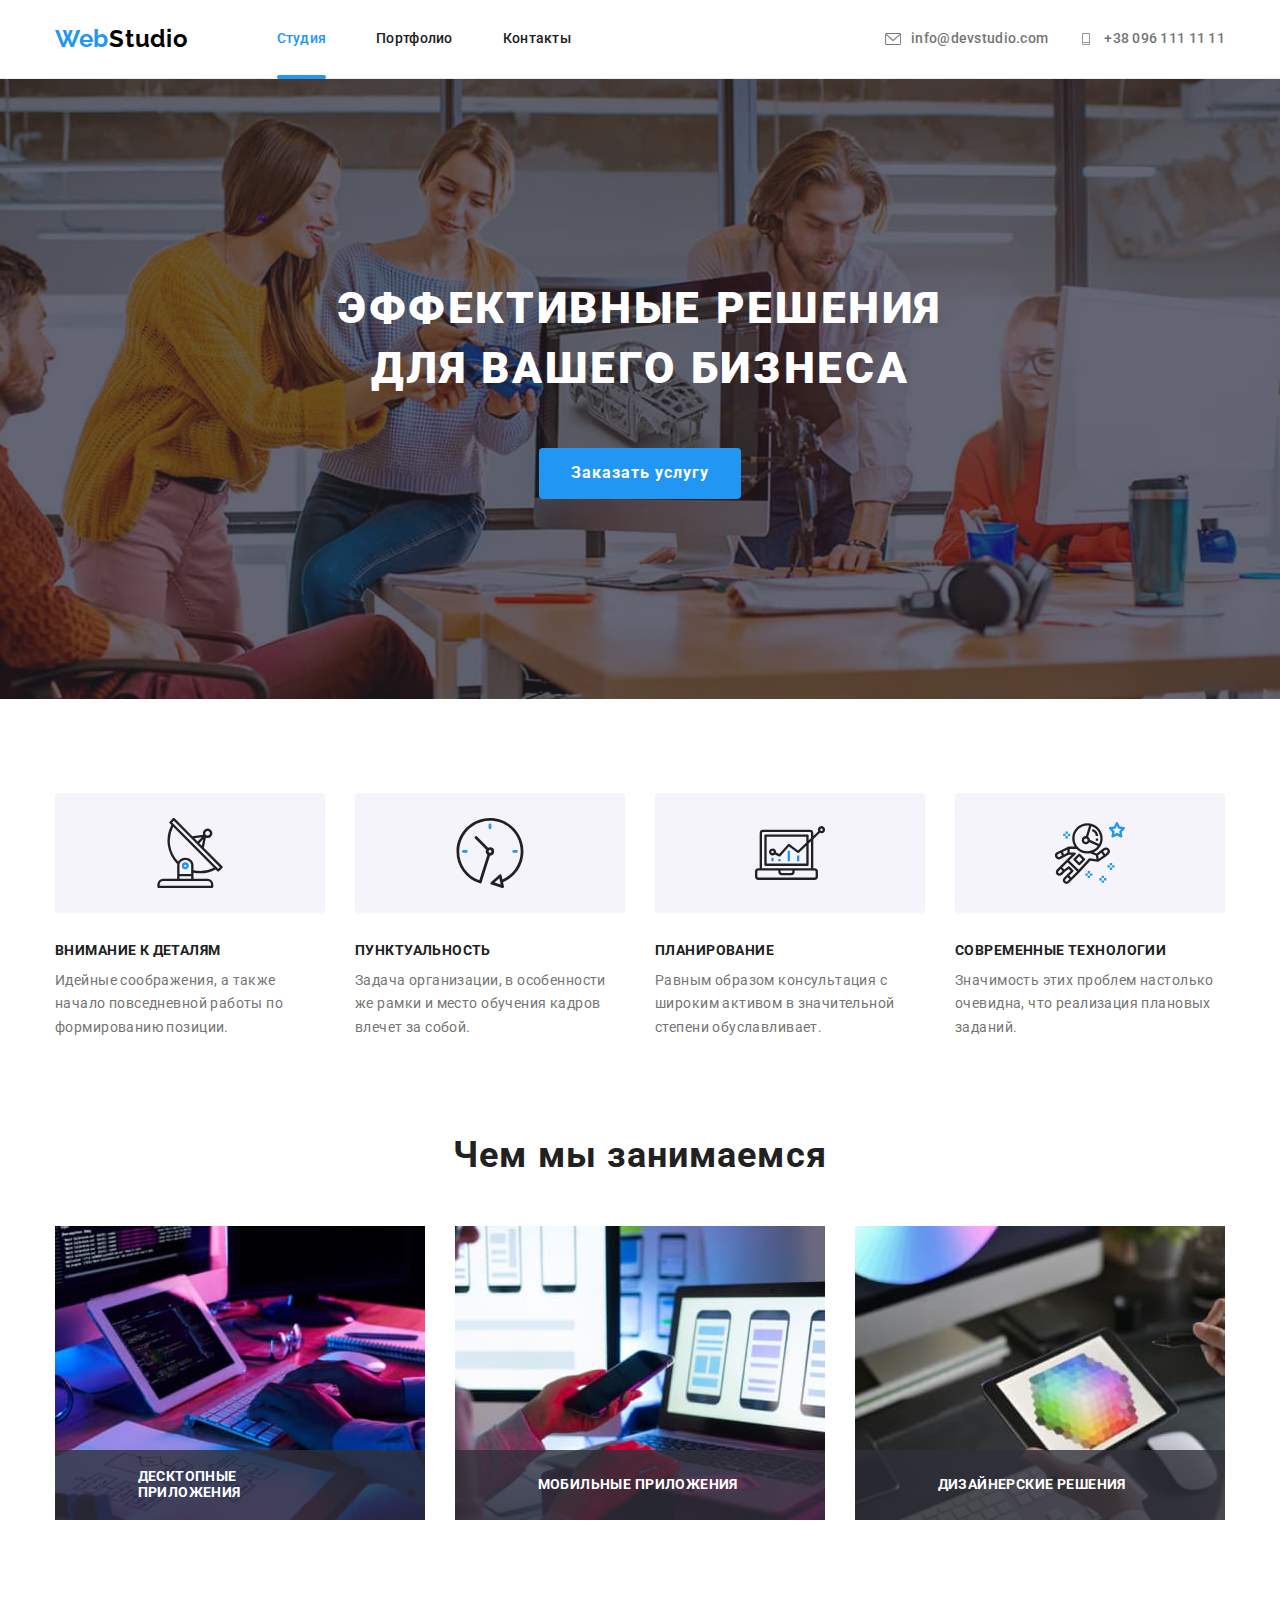
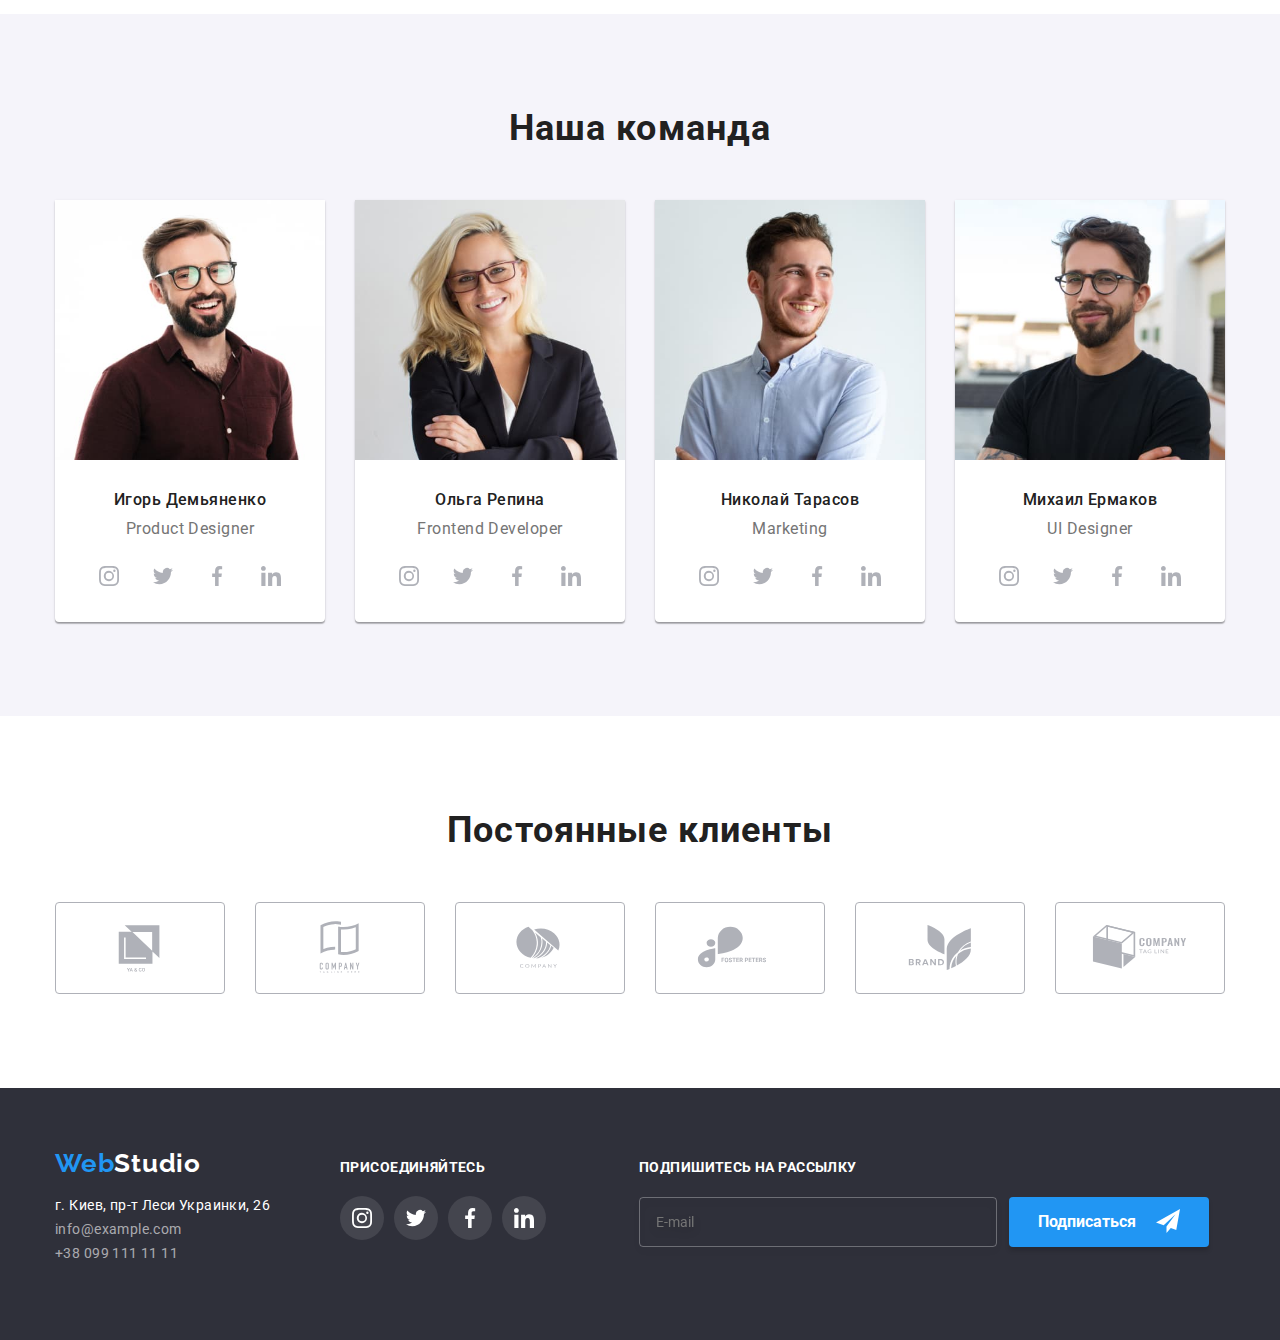
==== commit 798e1bf1: "доробляє помилки" ====
--- a/index.html
+++ b/index.html
@@ -196,8 +196,8 @@
           <ul class="section-work__list develop list">
             <li class="develop__item">
               <img
-                srcset="./images/job1.1x.jpg 1x, ./images/job1.2x.jpg 2x"
-                src="./images/job1.1x.jpg"
+                srcset="./images/job1-1x.jpg 1x, ./images/job1-2x.jpg 2x"
+                src="./images/job1-1x.jpg"
                 alt="Разработка ПО для ПК"
               />
               <div class="develop__fon">
@@ -206,8 +206,8 @@
             </li>
             <li class="develop__item">
               <img
-                srcset="./images/job2.1x.jpg 1x, ./images/job2.2x.jpg 2x"
-                src="./images/job2.1x.jpg"
+                srcset="./images/job2-1x.jpg 1x, ./images/job2-2x.jpg 2x"
+                src="./images/job2-1x.jpg"
                 alt="Разработка ПО для ПК"
               />
               <div class="develop__fon">
@@ -216,8 +216,8 @@
             </li>
             <li class="develop__item">
               <img
-                srcset="./images/job3.1x.jpg 1x, ./images/job3.2x.jpg 2x"
-                src="./images/job3.1x.jpg"
+                srcset="./images/job3-1x.jpg 1x, ./images/job3-2x.jpg 2x"
+                src="./images/job3-1x.jpg"
                 alt="Разработка ПО для ПК"
               />
               <div class="develop__fon">
--- a/css/main.min.css
+++ b/css/main.min.css
@@ -1,2 +1,2 @@
-.visually-hidden{position:absolute;width:1px;height:1px;margin:-1px;border:0;padding:0;white-space:normal;clip-path:inset(100%);clip:rect(0 0 0 0);overflow:hidden}body{color:#757575;background-color:#fff;font-family:Roboto,sans-serif;font-weight:400;font-size:14px;line-height:1.71;letter-spacing:0.03em}h1,h2,h3,p{margin:0}img{display:block}ul{padding:0}input,textarea{outline:none}.section-title{color:#212121}.list{list-style:none}.no-scroll{overflow:hidden}.container{margin-top:0;padding-left:15px;padding-right:15px;margin-left:auto;margin-right:auto}@media (min-width: 480px){.container{width:480px}}@media (min-width: 768px){.container{width:768px}}@media (min-width: 1200px){.container{width:1200px}}@media screen and (min-width: 480px){.hero__title{margin-left:auto;margin-right:auto;width:360px;line-height:1.62;margin-bottom:30px}}@media screen and (max-width: 479px){.about .list{padding-top:40px;padding-bottom:20px}.about .list__image{width:100%}.about .list__text{margin-top:0;margin-block-end:0em;margin-bottom:20px}}@media screen and (min-width: 480px){.about{padding-top:60px;padding-bottom:30px}.about__image{width:450px}.about__text{margin-top:0;margin-block-end:0em;margin-bottom:30px}}@media screen and (max-width: 479px){.card-set__image{display:block;width:100%;height:auto}.card-set__item:not(:first-child){margin-top:20px}.team{padding-top:40px;padding-bottom:40px}}@media screen and (min-width: 480px){.card-set{padding-top:0px;margin:-15px;margin-bottom:0}.card-set__item{margin-top:30px;margin-bottom:0;margin-left:15px;margin-right:15px}.card-set__item:first-child{margin-top:20px}.card-set__image{width:450px;height:460px}.card-set__name{font-weight:500;font-size:16px;line-height:19px}.team{padding-top:60px;padding-bottom:60px}.team__title{display:inline-block;margin-bottom:30px}}@media screen and (min-width: 480px){.clients{margin-top:60px;margin-bottom:60px}.clients__list{display:flex}.clients__title{margin-bottom:15px;font-size:28px;line-height:1.18}.clients__list{margin:-15px;margin-bottom:30px}.clients__link{margin:15px;width:210px;height:92px}}@media screen and (max-width: 479px){.clients{padding-top:60px;padding-bottom:60px}.clients__list{display:block;margin-bottom:0px}.clients .clients__link{width:100%;margin-top:30px}.clients__title{margin-bottom:30px}}@media screen and (max-width: 479px){.footer{text-align:center;padding-top:60px;padding-bottom:60px}.footer__adress{margin-bottom:40px}.footer__item{text-decoration:none;list-style:none}.footer__list{padding-inline-start:0px}.social{display:inline-block;margin-bottom:60px;justify-content:center}.social__list{margin-top:0;margin-bottom:0px;padding-left:0;list-style:none}.subscribe__input{width:100%;height:50px;margin-bottom:20px}}@media screen and (min-width: 480px){.footer{text-align:center;padding-top:60px;padding-bottom:60px}.footer__adress{margin-bottom:60px}.footer__item{text-decoration:none;list-style:none}.footer__list{padding-inline-start:0px}.social{display:inline-block;margin-bottom:60px}.social__list{margin-top:0;margin-bottom:0px;padding-left:0;list-style:none}.subscribe{display:inline-block}.subscribe__title{margin-top:0}.subscribe__input{display:block;width:450px;height:50px;margin-bottom:20px;outline:none}}@media screen and (max-width: 479px){.section.abouts{padding-top:40px;padding-bottom:40px;list-style-type:none}.work-card{display:flex}.work-card__item{margin:15px}.work-card__img{width:100%}.work-card__description{padding:20px 24px}.work-card__item:last-child{margin-bottom:0}.abouts .works{display:flex;flex-wrap:wrap;padding:0;margin-bottom:15px}.abouts .works__item:nth-child(-n+3){margin-bottom:15px}}@media screen and (min-width: 480px){.section.abouts{padding-top:60px;padding-bottom:60px}.abouts__list{display:flex}.abouts .works{display:flex;flex-wrap:wrap;padding:0;margin-bottom:15px}.abouts .works__item:nth-child(-n+3){margin-bottom:15px}.work-card__img{width:450px;height:294px}.work-card__item{display:block;margin:15px}.work-card__item:last-child{margin-bottom:0}.work-card__description{padding:20px 24px}}@media screen and (max-width: 380px){.form__agree{font-size:10px}}@media screen and (max-width: 479px){.modal{width:90%;height:609px}.form{width:100%}.form__agree{font-size:10px;line-height:1.16}.form__text{padding-left:20px}.checkbox__icon{margin-left:0}}@media screen and (min-width: 480px){.modal{width:450px;height:609px}.form{padding:40px 0}.form__agree{font-size:12px;line-height:1.16}}@media screen and (max-width: 767px){.page-header{padding-top:16px;padding-bottom:16px}.navigation{display:flex}.menu-button{position:absolute;display:inline-flex;right:15px;margin-left:auto;border:none;background-color:transparent;z-index:3}.menu-button:hover .icon-cross,.menu-button:focus .icon-menu,.menu-button:hover .icon-cross,.menu-button:focus .icon-menu{fill:#2196f3}.menu-button.is-open .icon-cross{display:block}.menu-button.is-open .icon-menu{display:none}.icon-cross{display:none}}@media screen and (max-width: 767px){.nav__list{display:none}.contacts{display:none}}@media screen and (min-width: 768px){.page-header{padding:0}.logo{margin-right:88px;font-size:24px;line-height:1.16}.nav{display:flex}.nav__list{display:flex;position:relative}.nav__item:not(:last-child){margin-right:50px}.nav__link{position:relative;font-size:12px;line-height:1.16;padding-top:32px;padding-bottom:35px}.contacts{margin-left:auto;margin-top:0;margin-bottom:0;padding-top:15px;padding-bottom:15px}.contacts__item:not(:last-child){margin-bottom:2px}.contacts__link{display:flex;align-items:center;text-decoration:none}}@media screen and (min-width: 768px){.about{display:flex;flex-wrap:wrap;margin:0 -15px}.about__image{width:354px}.about__item{width:354px;margin:0 15px}.about__title{text-align:left}}@media screen and (min-width: 768px){.card-set{display:flex;flex-wrap:wrap;margin-bottom:0}.card-set__item{margin-bottom:0}.card-set__item:first-child{margin-top:30px}.card-set__image{width:354px;height:374px}}@media screen and (min-width: 768px){.clients__link{width:226px}}@media screen and (min-width: 768px){.abouts .works{margin-bottom:15px;justify-content:center}.work-card__img{width:354px;height:294px}.work-card__item:last-child{margin-right:auto}.work-card__description{width:354px}}@media screen and (min-width: 768px){.form__agree{font-size:14px;line-height:1.7}.modal{width:528px;height:581px}}@media screen and (min-width: 768px){.footer__info{display:flex;align-items:baseline}.footer__adress{margin-left:60px}.social{margin-left:165px}.subscribe__input{height:56px}}@media screen and (min-width: 1200px){.contacts__item:first-child{margin-right:30px;margin-bottom:0}.contacts{display:flex}.contacts__item{margin:0}.logo{padding-top:25px;padding-bottom:25px}}@media screen and (max-width: 1199px){.section-work{display:none;padding-top:0}}@media screen and (max-width: 1199px){.hero__title{font-size:26px;line-height:1.62;text-align:center;margin-bottom:30px}}@media screen and (min-width: 1200px){.hero__title{width:696px;font-size:44px;line-height:1.36;margin-bottom:50px}}@media screen and (min-width: 1200px){.about{display:flex;margin:0 -15px;padding-top:94px;padding-bottom:64px}.about__image{width:270px}.about__item{width:270px;margin:0 15px}.about__title{text-align:left}}@media screen and (min-width: 1200px){.card-set{margin-top:-30px;margin-bottom:0}.card-set__image{width:270px;height:260px}.card-set__item{margin-left:15px;margin-right:15px}.team{padding-top:94px;padding-bottom:94px}.team__title{margin-bottom:50px;font-size:36px;line-height:1.16}}@media screen and (min-width: 1200px){.clients{margin-top:94px;margin-bottom:94px}.clients__list{margin-top:0;margin-bottom:0}.clients__link{margin:0 15px;width:170px}.clients__title{margin-bottom:50px;font-size:36px;line-height:1.16}}@media screen and (min-width: 1200px){.work-card__img{width:370px;height:294px}.work-card__description{width:370px}.work-card__item:last-child{margin-bottom:15px}}@media screen and (min-width: 1200px){.footer .container{display:flex;align-items:baseline}.footer{align-items:baseline}.footer__adress{margin-bottom:0;margin-left:0}.footer__form{margin-left:93px;text-align:left}.social{margin-bottom:0;margin-left:70px}.subscribe__input{width:358px;height:50px;margin-bottom:0;margin-right:12px}.subscribe .input{display:flex}}.backdrop{position:fixed;z-index:3;top:0;left:0;width:100%;height:100%;background-color:rgba(0,0,0,0.2);opacity:1;transition:opacity 500ms cubic-bezier(0.4, 0, 0.2, 1),visibility 500ms cubic-bezier(0.4, 0, 0.2, 1)}.backdrop.is-hidden{visibility:hidden;opacity:0;pointer-events:none}.menu-container{position:fixed;z-index:2;top:0;left:0;opacity:0;display:flex;flex-direction:column;width:100vw;height:100vh;padding:40px 48px;background-color:#fff;transform:translateX(100%);transition:transform 500ms cubic-bezier(0.4, 0, 0.2, 1)}.menu-container.is-open{opacity:1;transform:translateX(0)}.menu-nav__link{text-decoration:none;font-weight:500;font-size:40px;line-height:47px;text-align:center;letter-spacing:0.02em;color:#212121}.menu-nav__link:hover,.menu-nav__link:focus{color:#2196f3}.menu-nav__item:not(:last-child){margin-bottom:32px}.menu-nav__list{margin-top:0;margin-bottom:auto}.menu-contacts{margin-top:0;margin-bottom:64px}.menu-contacts__link--phone{color:#2196f3}.menu-contacts__mail{font-weight:500;font-size:16px;line-height:28px;letter-spacing:0.02em}.menu-contacts__link--mail{color:#757575}.menu-contacts__phone{margin-bottom:32px;font-weight:500;font-size:24px;line-height:40px;letter-spacing:0.02em}.menu-contacts__link{text-decoration:none}.mob-soc{display:flex;flex-wrap:wrap;margin:0}.mob-soc__item{text-decoration:none;font-weight:500;font-size:18px;line-height:1.22;color:#2196f3;letter-spacing:0.02em}.mob-soc__line{margin:0 10px;width:1px;height:22px;background-color:rgba(33,33,33,0.2)}@media screen and (min-width: 480px){.menu-contacts__phone{font-size:34px}.menu-contacts__mail{font-size:24px}}@media screen and (min-width: 768px){.menu-button{display:none}.menu-container{display:none}}.button{padding:10px 32px;border-radius:4px;border:none;font-family:inherit;font-weight:700;font-size:16px;line-height:1.88;text-align:center;letter-spacing:0.06em;color:#fff;background-color:#2196f3}.checkbox{position:absolute;width:1px;height:1px;margin:-1px;border:0;padding:0;white-space:normal;clip-path:inset(100%);clip:rect(0 0 0 0);overflow:hidden}.checkbox__icon{position:absolute;top:50%;left:0;transform:translateY(-50%);display:inline-block;width:15px;height:15px;border-radius:4px;border:2px solid #212121;transition:background 250ms cubic-bezier(0.4, 0, 0.2, 1)}.checkbox:checked+.checkbox__icon{border-color:#2196f3;background-color:#2196f3;background-size:contain;background-origin:border-box}.checkbox:focus+.checkbox__icon{border-color:#2196f3}.contacts{padding-inline-start:0px}.contacts__link{font-weight:500;letter-spacing:0.02em;color:#757575;fill:#757575;transition:color 250ms cubic-bezier(0.4, 0, 0.2, 1),fill 250ms cubic-bezier(0.4, 0, 0.2, 1)}.contacts__link:hover,.contacts__link:focus{color:#2196f3;fill:#2196f3}.contacts__icon{width:16px;height:12px;margin-right:10px}.abouts .works{display:flex;margin-top:0}.abouts .works__item:not(:last-child){margin-right:8px}.abouts .works__button{padding:6px 22px;border:none;border-radius:4px;outline:none;font-weight:500;font-size:16px;line-height:1.62;letter-spacing:0.03em;color:#212121;background-color:#f5f4fa;transition:background-color 250ms cubic-bezier(0.4, 0, 0.2, 1),color 250ms cubic-bezier(0.4, 0, 0.2, 1),box-shadow 250ms cubic-bezier(0.4, 0, 0.2, 1)}.abouts .works__button:hover,.abouts .works__button:focus{color:#fff;background-color:#2196f3;box-shadow:0px 3px 1px rgba(0,0,0,0.1),0px 1px 2px rgba(0,0,0,0.08),0px 2px 2px rgba(0,0,0,0.12)}.form{display:flex;flex-direction:column;position:relative;margin-left:auto;margin-right:auto;padding:40px 0}.form__title{margin-bottom:10px;font-weight:700;font-size:20px;line-height:1.15;text-align:center;letter-spacing:0.03em;color:#212121}.form__text{position:relative;display:inline-flex;align-items:center;padding-left:20px;font-size:14px;line-height:1.7;letter-spacing:0.03em}.form__link{text-decoration:none;color:#2196f3;border-bottom:1px solid #2196f3}.form__field{display:flex;flex-direction:column}.form__field__lable{font-size:12px;line-height:1.16;letter-spacing:0.01em;color:#757575}.form__field__wrapper{position:relative}.form__field__input{width:100%;height:40px;margin-top:4px;margin-bottom:10px;padding:12px 12px 12px 42px;border:1px solid rgba(33,33,33,0.2);border-radius:4px;transition:border-color 250ms cubic-bezier(0.4, 0, 0.2, 1)}.form__field__input:focus{border-color:#2196f3}.form__field__icon{position:absolute;left:14px;top:0;width:15px;height:15px;transition:fill 250ms cubic-bezier(0.4, 0, 0.2, 1)}.form__field__input:focus+.form__field__icon{fill:#2196f3}.form__coment{display:flex;flex-direction:column}.form__coment__textarea{resize:none;height:120px;margin-top:4px;margin-bottom:20px;padding:12px 16px;border:1px solid rgba(33,33,33,0.2);border-radius:4px;font-size:14px;line-height:1.14;letter-spacing:0.01em;color:var(--title-text-color);transition:border-color 250ms cubic-bezier(0.4, 0, 0.2, 1);color:rgba(117,117,117,0.5)}.form__coment__textarea:focus{border-color:#2196f3}.form-button{margin-left:auto;margin-right:auto;margin-top:30px;padding:10px 56px;color:#fff;background:#2196f3;box-shadow:0px 4px 4px rgba(0,0,0,0.15);border:none;border-radius:4px;transition:background 250ms cubic-bezier(0.4, 0, 0.2, 1)}.form-button .form-button:hover,.form-button .form-button:focus{background:#188ce8;box-shadow:0px 4px 4px rgba(0,0,0,0.15)}.footer__form{position:relative;align-items:baseline;border:none}.subscribe__title{margin-bottom:20px;font-weight:700;font-size:14px;line-height:1.33;letter-spacing:0.03em;text-transform:uppercase}.subscribe__input{padding:0 16px;color:#fff;background-color:transparent;border:1px solid rgba(255,255,255,0.3);filter:drop-shadow(0px 4px 4px rgba(0,0,0,0.15));border-radius:4px;transition:border-color 250ms cubic-bezier(0.4, 0, 0.2, 1)}.subscribe__input:focus{border-color:#2196f3}.subscribe__button{position:relative;margin:0;padding:10px 29px;width:200px;height:50px;text-align:left;font-weight:700;font-size:16px;line-height:1.88;border:none;color:#fff;background-color:#2196f3;box-shadow:0px 4px 4px rgba(0,0,0,0.15);border-radius:4px}.subscribe__icon{position:absolute;bottom:14px;right:29px;width:24px;height:24px;background-color:#2196f3}.logo{font-family:Raleway,sans-serif;font-weight:700;font-size:26px;line-height:1.19;letter-spacing:0.03em;color:#000000;text-decoration:none}.accent{color:#2196f3}.backdrop.is-hidden .modal{transform:translate(-50%, -50%) translateY(150%)}.modal{position:absolute;top:50%;left:50%;padding-left:15px;padding-right:15px;z-index:999;transform:translate(-50%, -50%) translateY(0);transition:transform 500ms cubic-bezier(0.4, 0, 0.2, 1);padding:15px;background:#fff;box-shadow:0px 1px 3px rgba(0,0,0,0.12),0px 1px 1px rgba(0,0,0,0.14),0px 2px 1px rgba(0,0,0,0.2);border-radius:4px}.modal__close{position:absolute;top:8px;right:8px;width:30px;height:30px;padding:0;margin:0;border-radius:50%;border:1px solid rgba(0,0,0,0.1);background-color:transparent;transition:fill 250ms var(--time-function)}.modal__close:hover,.modal__close:focus{fill:#2196f3}.modal__icon{position:absolute;z-index:5;top:8px;right:8px;width:12px;height:12px}.navigation{position:relative;margin-left:auto;margin-right:auto;align-items:center;list-style:none}.nav{align-items:center}.nav__list{margin-top:0;margin-bottom:0;padding-inline-start:0}.nav__link{font-weight:500;letter-spacing:0.02em;text-decoration:none;color:#212121;transition:color 250ms cubic-bezier(0.4, 0, 0.2, 1)}.nav__link:hover,.nav__link:focus{color:#2196f3}.nav__link::after{content:"";position:absolute;bottom:2px;display:block;width:100%;height:4px;border-radius:2px;background-color:#2196f3;opacity:0;transition:opacity 250ms cubic-bezier(0.4, 0, 0.2, 1)}.nav__link.current::after{opacity:1}.nav__link.current{color:#2196f3}.soc{display:flex;justify-content:center;padding-inline-start:0;list-style:none}.soc__item{display:flex;justify-content:center;align-items:center;width:44px;height:44px;border-radius:50%;border-color:transparent;background-color:#fff;transition:background-color 250ms cubic-bezier(0.4, 0, 0.2, 1)}.soc__item:not(:last-child){margin-right:10px}.soc__item:hover,.soc__item:focus{background-color:#2196f3}.soc__link{margin:0;padding:0;width:20px;height:20px}.soc__icon{width:20px;height:20px;fill:#afb1b8;transition:fill 250ms cubic-bezier(0.4, 0, 0.2, 1)}.soc__item:hover .soc__icon,.soc__item:focus .soc__icon{fill:#fff}.card-set{list-style:none;margin:0 -15;padding-inline-start:0}.card-set__item{display:block;background-color:#fff}.card-set__item{box-shadow:0px 1px 3px rgba(0,0,0,0.12),0px 1px 1px rgba(0,0,0,0.14),0px 2px 1px rgba(0,0,0,0.2);border-radius:0px 0px 4px 4px}.card-set__image{display:block}.card-set__info{padding-top:30px;padding-bottom:24px}.card-set__name{margin-top:0;margin-bottom:10px;font-weight:500;font-size:16px;line-height:1.19;letter-spacing:0.03em;color:#212121}.card-set__text{margin-top:0;margin-bottom:16px;font-size:16px;line-height:1.19;letter-spacing:0.03em}.about{list-style:none;margin-top:0;margin-bottom:0;padding-inline-start:0}.about__item{padding-inline-start:0}.about__image{display:flex;justify-content:center;align-items:center;margin-bottom:30px;height:120px;border-radius:4px;background-color:#f5f4fa}.about__icon{width:70px;height:70px}.about__title{margin-top:0;margin-bottom:10px;font-weight:700;font-size:14px;line-height:1.14;letter-spacing:0.03em;text-transform:uppercase;text-align:center;color:#212121}.about__text{font-size:14px;line-height:1.71;letter-spacing:0.03em;color:#757575}.clients{text-align:center}.clients__title{margin-top:0;font-weight:700;text-align:center;letter-spacing:0.03em;color:#212121}.clients__list{flex-wrap:wrap;list-style:none;padding-inline-start:0}.clients__link{display:flex;justify-content:center;height:92px;align-items:center;border:1px solid #afb1b8;border-radius:4px;outline:none;transition:border-color 250ms cubic-bezier(0.4, 0, 0.2, 1)}.clients__link:hover,.clients__link:focus{border-color:#2196f3}.clients__icon{width:106px;height:60px;fill:#afb1b8;transition:fill 250ms cubic-bezier(0.4, 0, 0.2, 1)}.clients__link:hover .clients__icon,.clients__link:focus .clients__icon{fill:#2196f3}.footer{color:#fff;background-color:#2f303a}.footer__adress{font-family:Roboto, sans-serif;font-style:normal;font-size:14px;line-height:1.71;letter-spacing:0.03em}.footer .logo{color:#fff}.footer__link{color:#fff;text-decoration:none;font-size:14px;line-height:1.71;letter-spacing:0.03em;transition:color 250ms cubic-bezier(0.4, 0, 0.2, 1)}.footer__link:hover,.footer__link:focus{color:#2196f3}.footer__contact{text-decoration:none;color:#757575;transition:color 250ms cubic-bezier(0.4, 0, 0.2, 1)}.footer__contact:hover,.footer__contact:focus{color:#2196f3}.social__title{margin-top:0;margin-bottom:20px;font-weight:700;font-size:14px;line-height:1.14;letter-spacing:0.03em;text-transform:uppercase}.social__list{display:flex}.soclist__item:not(:last-child){margin-right:10px}.soclist__link{display:flex;justify-content:center;align-items:center;width:44px;height:44px;border-radius:50%;outline:none;background:rgba(255,255,255,0.1);transition:background-color 250ms cubic-bezier(0.4, 0, 0.2, 1)}.soclist__link:hover,.soclist__link:focus{background-color:#2196f3}.soclist__icon{width:20px;height:20px;fill:#fff}.page-header{color:#000000;text-decoration:none;border-bottom:1px solid #ececec;align-items:center}.hero{margin-left:auto;margin-right:auto;padding-top:118px;padding-bottom:118px;text-align:center;max-width:1600px;background-position:center;background-color:#c4c4c4;background-repeat:no-repeat;background-size:cover;color:#fff;background-image:linear-gradient(rgba(47,48,58,0.4), rgba(47,48,58,0.4)),url(../images/Header-mob1x.jpg)}@media (min-device-pixel-ratio: 2), (-webkit-min-device-pixel-ratio: 2), (min-resolution: 192dpi), (min-resolution: 2dppx){.hero{background-image:linear-gradient(rgba(47,48,58,0.4), rgba(47,48,58,0.4)),url(../images/Header-mob2x.jpg)}}@media screen and (min-width: 768px){.hero{background-image:linear-gradient(rgba(47,48,58,0.4), rgba(47,48,58,0.4)),url(../images/Header-tab1x.jpg)}}@media screen and (min-width: 768px) and (min-device-pixel-ratio: 2), screen and (min-width: 768px) and (-webkit-min-device-pixel-ratio: 2), screen and (min-width: 768px) and (min-resolution: 192dpi), screen and (min-width: 768px) and (min-resolution: 2dppx){.hero{background-image:linear-gradient(rgba(47,48,58,0.4), rgba(47,48,58,0.4)),url(../images/Header-tab2x.jpg)}}@media screen and (min-width: 1200px){.hero{background-image:linear-gradient(rgba(47,48,58,0.4), rgba(47,48,58,0.4)),url(../images/Header-desk1x.jpg)}}@media screen and (min-width: 1200px) and (min-device-pixel-ratio: 2), screen and (min-width: 1200px) and (-webkit-min-device-pixel-ratio: 2), screen and (min-width: 1200px) and (min-resolution: 192dpi), screen and (min-width: 1200px) and (min-resolution: 2dppx){.hero{background-image:linear-gradient(rgba(47,48,58,0.4), rgba(47,48,58,0.4)),url(../images/Header-desk2x.jpg)}}.hero__title{margin-left:auto;margin-right:auto;margin-top:0;font-weight:900;letter-spacing:0.06em;text-transform:uppercase}.team{list-style:none;text-align:center;background-color:#f5f4fa}.team__title{margin-top:0;font-weight:700;font-size:28px;line-height:1.18;text-align:center;letter-spacing:0.03em;color:#212121}.section-work{padding-top:0}.section-work__list{display:flex}.section-work__title{margin-bottom:50px;font-weight:700;font-size:36px;line-height:1.17;text-align:center;letter-spacing:0.03em;color:#212121}.develop__item{position:relative}.develop__item:not(:last-child){margin-right:30px}.develop__fon{position:absolute;bottom:0;width:370px;height:70px;background-color:rgba(47,48,58,0.8)}.develop__text{position:absolute;top:50%;left:50%;transform:translate(-50%, -50%);font-weight:700;font-size:14px;line-height:1.14;min-width:205px;letter-spacing:0.03em;text-transform:uppercase;color:#fff}.abouts__list{display:flex;flex-wrap:wrap;margin:-15px;padding-inline-start:0px;justify-content:center}.work-card__item{display:flex;flex-direction:column;transition:box-shadow 250ms cubic-bezier(0.4, 0, 0.2, 1)}.work-card__item__item:nth-child(3n){margin-right:0}.work-card__item__item:nth-child(n+7){margin-bottom:0}.work-card__item .work-card__foto{position:relative;overflow:hidden}.work-card__item__foto{position:relative;overflow:hidden}.work-card__item:hover{box-shadow:0px 1px 1px rgba(0,0,0,0.12),0px 4px 4px rgba(0,0,0,0.06),1px 4px 6px rgba(0,0,0,0.16)}.work-card__overlay{position:absolute;top:0;left:0;width:100%;height:100%;padding:77px 24px;color:#fff;background:rgba(33,150,243,0.9);transform:translateY(100%);transition:transform 250ms cubic-bezier(0.4, 0, 0.2, 1)}.work-card__item:hover .work-card__overlay{transform:translateY(0)}.work-card__description{flex-grow:1;border-right:2px solid #eeeeee;border-left:2px solid #eeeeee;border-bottom:2px solid #eeeeee;text-align:left}.work-card__description__text{font-weight:400;font-size:18px;line-height:1.56;letter-spacing:0.03em}.work-card__title{max-width:322px;margin-bottom:4px;font-weight:700;font-size:18px;line-height:2;letter-spacing:0.06em;color:#212121}
+.visually-hidden{position:absolute;width:1px;height:1px;margin:-1px;border:0;padding:0;white-space:normal;clip-path:inset(100%);clip:rect(0 0 0 0);overflow:hidden}body{color:#757575;background-color:#fff;font-family:Roboto,sans-serif;font-weight:400;font-size:14px;line-height:1.71;letter-spacing:0.03em}h1,h2,h3,p{margin:0}img{display:block}ul{padding:0}input,textarea{outline:none}.section-title{color:#212121}.list{list-style:none}.no-scroll{overflow:hidden}.container{margin-top:0;padding-left:15px;padding-right:15px;margin-left:auto;margin-right:auto}@media (min-width: 480px){.container{width:480px}}@media (min-width: 768px){.container{width:768px}}@media (min-width: 1200px){.container{width:1200px}}@media screen and (min-width: 480px){.hero__title{margin-left:auto;margin-right:auto;width:360px;line-height:1.62;margin-bottom:30px}}@media screen and (max-width: 479px){.about .list{padding-top:40px;padding-bottom:20px}.about .list__image{width:100%}.about .list__text{margin-top:0;margin-block-end:0em;margin-bottom:20px}}@media screen and (min-width: 480px){.about{padding-top:60px;padding-bottom:30px}.about__image{width:450px}.about__text{margin-top:0;margin-block-end:0em;margin-bottom:30px}}@media screen and (max-width: 479px){.card-set__image{display:block;width:100%;height:auto}.card-set__item:not(:first-child){margin-top:20px}.team{padding-top:40px;padding-bottom:40px}}@media screen and (min-width: 480px){.card-set{padding-top:0px;margin:-15px;margin-bottom:0}.card-set__item{margin-top:30px;margin-bottom:0;margin-left:15px;margin-right:15px}.card-set__item:first-child{margin-top:20px}.card-set__image{width:450px;height:460px}.card-set__name{font-weight:500;font-size:16px;line-height:19px}.team{padding-top:60px;padding-bottom:60px}.team__title{display:inline-block;margin-bottom:30px}}@media screen and (min-width: 480px){.clients{margin-top:60px;margin-bottom:60px}.clients__list{display:flex}.clients__title{font-size:28px;line-height:1.18}.clients__list{margin:-15px;margin-bottom:30px}.clients__link{margin:15px;width:210px;height:92px}}@media screen and (max-width: 479px){.clients{padding-top:60px;padding-bottom:60px}.clients__list{display:block;margin-bottom:0px}.clients .clients__link{width:100%;margin-top:30px}.clients__title{margin-bottom:30px}}@media screen and (max-width: 479px){.footer{text-align:center;padding-top:60px;padding-bottom:60px}.footer__adress{margin-bottom:40px}.footer__item{text-decoration:none;list-style:none}.footer__list{padding-inline-start:0px}.footer__contact{color:rgba(255,255,255,0.6)}.social{display:inline-block;margin-bottom:60px;justify-content:center}.social__list{margin-top:0;margin-bottom:0px;padding-left:0;list-style:none}.subscribe__input{width:100%;height:50px;margin-bottom:20px}}@media screen and (min-width: 480px){.footer{padding-top:60px;padding-bottom:60px}.footer__adress{margin-bottom:60px}.footer__item{text-decoration:none;list-style:none}.footer__list{padding-inline-start:0px}.footer__contact{color:rgba(255,255,255,0.6)}.social{display:inline-block;margin-bottom:60px}.social__list{margin-top:0;margin-bottom:0px;padding-left:0;list-style:none}.subscribe{display:inline-block}.subscribe__title{margin-top:0}.subscribe__input{display:block;width:450px;height:50px;margin-bottom:20px;outline:none}}@media screen and (max-width: 479px){.section.abouts{padding-top:40px;padding-bottom:40px;list-style-type:none}.work-card{display:flex}.work-card__item{margin:15px}.work-card__img{width:100%}.work-card__description{padding:20px 24px}.work-card__item:last-child{margin-bottom:0}.abouts .works{display:flex;flex-wrap:wrap;padding:0;margin-bottom:40px}.abouts .works__item:nth-child(-n+3){margin-bottom:15px}}@media screen and (min-width: 480px){.abouts__list{display:flex}.abouts .works{display:flex;flex-wrap:wrap;padding:0;margin-bottom:40px}.abouts .works__item:nth-child(-n+3){margin-bottom:15px}.work-card__img{width:450px;height:294px}.work-card__item{display:block;margin:15px}.work-card__item:last-child{margin-bottom:0}.work-card__description{padding:20px 24px}}@media screen and (max-width: 380px){.form__agree{font-size:10px}}@media screen and (max-width: 479px){.modal{width:90%;height:609px}.form{width:100%}.form__agree{font-size:10px;line-height:1.16}.form__text{padding-left:20px}.checkbox__icon{margin-left:0}}@media screen and (min-width: 480px){.modal{width:450px;height:609px}.form{padding:40px 0}.form__agree{font-size:12px;line-height:1.16}}@media screen and (max-width: 767px){.page-header{padding-top:16px;padding-bottom:16px}.navigation{display:flex}.menu-button{position:absolute;display:inline-flex;right:15px;margin-left:auto;border:none;background-color:transparent;z-index:3}.menu-button:hover .icon-cross,.menu-button:focus .icon-menu,.menu-button:hover .icon-cross,.menu-button:focus .icon-menu{fill:#2196f3}.menu-button.is-open .icon-cross{display:block}.menu-button.is-open .icon-menu{display:none}.icon-cross{display:none}}@media screen and (max-width: 767px){.nav__list{display:none}.contacts{display:none}}@media screen and (min-width: 768px){.page-header{padding:0}.page-header .logo{margin-right:88px;font-size:24px;line-height:1.16}.nav{display:flex}.nav__list{display:flex;position:relative}.nav__item:not(:last-child){margin-right:50px}.nav__link{position:relative;font-size:14px;line-height:1.16;padding-top:32px;padding-bottom:35px}.contacts{margin-left:auto;margin-top:0;margin-bottom:0;padding-top:14px;padding-bottom:14px}.contacts__link{display:flex;align-items:center;text-decoration:none}}@media screen and (max-width: 767px){.about__title{text-align:center}}@media screen and (min-width: 768px){.about{display:flex;flex-wrap:wrap;margin:0 -15px}.about__image{width:354px}.about__item{display:flex;flex-direction:column;align-items:self-start;width:354px;margin:0 15px}}@media screen and (min-width: 768px){.card-set{display:flex;flex-wrap:wrap;margin-bottom:0}.card-set__item{margin-bottom:0}.card-set__item:first-child{margin-top:30px}.card-set__image{width:354px;height:374px}}@media screen and (min-width: 768px){.clients__link{width:226px}}@media screen and (min-width: 768px){.abouts .works{margin-bottom:15px;justify-content:center}.work-card__img{width:354px;height:294px}.work-card__item:last-child{margin-right:auto}.work-card__description{width:354px}}@media screen and (min-width: 768px){.form__agree{font-size:14px;line-height:1.7}.modal{width:528px;height:581px}}@media screen and (max-width: 767px){.footer{text-align:center}}@media screen and (min-width: 768px){.footer__info{display:flex;align-items:baseline}.footer__adress{margin-left:60px}.social{margin-left:165px}.subscribe__input{height:56px}}@media screen and (min-width: 768px){.abouts .works{margin-bottom:30px}}@media screen and (min-width: 1200px){.contacts__item:first-child{margin-right:30px;margin-bottom:0}.contacts{display:flex}.contacts__item{margin:0}.logo{padding-top:25px;padding-bottom:25px}}@media screen and (max-width: 1199px){.section-work{display:none;padding-top:0}.contacts__link{font-size:12px;line-height:1.16}.contacts__link{margin-top:8px;margin-bottom:8px}}@media screen and (max-width: 1199px){.hero{padding-top:118px;padding-bottom:118px}.hero__title{font-size:26px;line-height:1.62;text-align:center;margin-bottom:30px}}@media screen and (min-width: 1200px){.hero{padding-top:200px;padding-bottom:200px}.hero__title{width:696px;font-size:44px;line-height:1.36;margin-bottom:50px}}@media screen and (max-width: 1199px){.team__title{font-size:28px;line-height:1.18}}@media screen and (min-width: 1200px){.team__title{font-size:36px;line-height:1.16}}@media screen and (min-width: 1200px){.about{display:flex;margin:0 -15px;padding-top:94px;padding-bottom:64px}.about__image{width:270px}.about__item{width:270px;margin:0 15px}.about__title{text-align:left}}@media screen and (min-width: 1200px){.card-set{margin-top:-30px;margin-bottom:0}.card-set__image{width:270px;height:260px}.card-set__item{margin-left:15px;margin-right:15px}.team{padding-top:94px;padding-bottom:94px}.team__title{margin-bottom:50px;font-size:36px;line-height:1.16}}@media screen and (max-width: 1199px){.clients__title{padding-bottom:30px}}@media screen and (min-width: 1200px){.clients{margin-top:94px;margin-bottom:94px}.clients__list{margin-top:0;margin-bottom:0}.clients__link{margin:0 15px;width:170px}.clients__title{margin-bottom:50px;font-size:36px;line-height:1.16}}@media screen and (min-width: 1200px){.work-card__img{width:370px;height:294px}.work-card__description{width:370px}.work-card__item:last-child{margin-bottom:15px}}@media screen and (max-width: 1199px){.footer .container{text-align:center}.footer__adress{text-align:center}}@media screen and (min-width: 1200px){.footer .container{display:flex;align-items:baseline}.footer{align-items:baseline}.footer__adress{margin-bottom:0;margin-left:0}.footer__form{margin-left:93px;text-align:left}.social{margin-bottom:0;margin-left:70px}.subscribe__input{width:358px;height:50px;margin-bottom:0;margin-right:12px}.subscribe .input{display:flex}}@media screen and (max-width: 1199px){.section.abouts{padding-top:60px;padding-bottom:60px}}@media screen and (min-width: 1200px){.abouts{padding-top:94px;padding-bottom:94px}.abouts .works{margin-bottom:50px}}.backdrop{position:fixed;z-index:3;top:0;left:0;width:100%;height:100%;background-color:rgba(0,0,0,0.2);opacity:1;transition:opacity 500ms cubic-bezier(0.4, 0, 0.2, 1),visibility 500ms cubic-bezier(0.4, 0, 0.2, 1)}.backdrop.is-hidden{visibility:hidden;opacity:0;pointer-events:none}.menu-container{position:fixed;z-index:2;top:0;left:0;opacity:0;display:flex;flex-direction:column;width:100vw;height:100vh;padding:40px 48px;background-color:#fff;transform:translateX(100%);transition:transform 500ms cubic-bezier(0.4, 0, 0.2, 1)}.menu-container.is-open{opacity:1;transform:translateX(0)}.menu-nav__link{text-decoration:none;font-weight:500;font-size:40px;line-height:47px;text-align:center;letter-spacing:0.02em;color:#212121}.menu-nav__link:hover,.menu-nav__link:focus{color:#2196f3}.menu-nav__item:not(:last-child){margin-bottom:32px}.menu-nav__list{margin-top:0;margin-bottom:auto}.menu-contacts{margin-top:0;margin-bottom:64px}.menu-contacts__link--phone{text-decoration:none;color:#2196f3}.menu-contacts__mail{font-weight:500;font-size:16px;line-height:28px;letter-spacing:0.02em}.menu-contacts__link--mail{text-decoration:none;color:#757575}.menu-contacts__phone{margin-bottom:32px;font-weight:500;font-size:24px;line-height:40px;letter-spacing:0.02em}.menu-contacts__link{text-decoration:none}.mob-soc{display:flex;flex-wrap:wrap;margin:0}.mob-soc__item{text-decoration:none;font-weight:500;font-size:18px;line-height:1.22;color:#2196f3;letter-spacing:0.02em}.mob-soc__line{margin:0 10px;width:1px;height:22px;background-color:rgba(33,33,33,0.2)}@media screen and (min-width: 480px){.menu-contacts__phone{font-size:34px}.menu-contacts__mail{font-size:24px}}@media screen and (min-width: 768px){.menu-button{display:none}.menu-container{display:none}}.button{padding:10px 32px;border-radius:4px;border:none;font-family:inherit;font-weight:700;font-size:16px;line-height:1.88;text-align:center;letter-spacing:0.06em;color:#fff;background-color:#2196f3}.checkbox{position:absolute;width:1px;height:1px;margin:-1px;border:0;padding:0;white-space:normal;clip-path:inset(100%);clip:rect(0 0 0 0);overflow:hidden}.checkbox__icon{position:absolute;top:50%;left:0;transform:translateY(-50%);display:inline-block;width:15px;height:15px;border-radius:4px;border:2px solid #212121;transition:background 250ms cubic-bezier(0.4, 0, 0.2, 1)}.checkbox:checked+.checkbox__icon{border-color:#2196f3;background-color:#2196f3;background-size:contain;background-origin:border-box}.checkbox:focus+.checkbox__icon{border-color:#2196f3}.contacts{padding-inline-start:0px}.contacts__link{font-weight:500;letter-spacing:0.02em;color:#757575;fill:#757575;transition:color 250ms cubic-bezier(0.4, 0, 0.2, 1),fill 250ms cubic-bezier(0.4, 0, 0.2, 1)}.contacts__link:hover,.contacts__link:focus{color:#2196f3;fill:#2196f3}.contacts__icon{width:16px;height:12px;margin-right:10px}.abouts .works{display:flex;margin-top:0}.abouts .works__item:not(:last-child){margin-right:8px}.abouts .works__button{padding:6px 22px;border:none;border-radius:4px;outline:none;font-weight:500;font-size:16px;line-height:1.62;letter-spacing:0.03em;color:#212121;background-color:#f5f4fa;transition:background-color 250ms cubic-bezier(0.4, 0, 0.2, 1),color 250ms cubic-bezier(0.4, 0, 0.2, 1),box-shadow 250ms cubic-bezier(0.4, 0, 0.2, 1)}.abouts .works__button:hover,.abouts .works__button:focus{color:#fff;background-color:#2196f3;box-shadow:0px 3px 1px rgba(0,0,0,0.1),0px 1px 2px rgba(0,0,0,0.08),0px 2px 2px rgba(0,0,0,0.12)}.form{display:flex;flex-direction:column;position:relative;margin-left:auto;margin-right:auto;padding:40px 0}.form__title{margin-bottom:10px;font-weight:700;font-size:20px;line-height:1.15;text-align:center;letter-spacing:0.03em;color:#212121}.form__text{position:relative;display:inline-flex;align-items:center;padding-left:20px;font-size:14px;line-height:1.7;letter-spacing:0.03em}.form__link{text-decoration:none;color:#2196f3;border-bottom:1px solid #2196f3}.form__field{display:flex;flex-direction:column}.form__field__lable{font-size:12px;line-height:1.16;letter-spacing:0.01em;color:#757575}.form__field__wrapper{position:relative}.form__field__input{width:100%;height:40px;margin-top:4px;margin-bottom:10px;padding:12px 12px 12px 42px;border:1px solid rgba(33,33,33,0.2);border-radius:4px;transition:border-color 250ms cubic-bezier(0.4, 0, 0.2, 1)}.form__field__input:focus{border-color:#2196f3}.form__field__icon{position:absolute;left:14px;top:0;width:15px;height:15px;transition:fill 250ms cubic-bezier(0.4, 0, 0.2, 1)}.form__field__input:focus+.form__field__icon{fill:#2196f3}.form__coment{display:flex;flex-direction:column}.form__coment__textarea{resize:none;height:120px;margin-top:4px;margin-bottom:20px;padding:12px 16px;border:1px solid rgba(33,33,33,0.2);border-radius:4px;font-size:14px;line-height:1.14;letter-spacing:0.01em;color:var(--title-text-color);transition:border-color 250ms cubic-bezier(0.4, 0, 0.2, 1);color:rgba(117,117,117,0.5)}.form__coment__textarea:focus{border-color:#2196f3}.form-button{margin-left:auto;margin-right:auto;margin-top:30px;padding:10px 56px;color:#fff;background:#2196f3;box-shadow:0px 4px 4px rgba(0,0,0,0.15);border:none;border-radius:4px;transition:background 250ms cubic-bezier(0.4, 0, 0.2, 1)}.form-button .form-button:hover,.form-button .form-button:focus{background:#188ce8;box-shadow:0px 4px 4px rgba(0,0,0,0.15)}.footer__form{position:relative;align-items:baseline;border:none}.subscribe__title{margin-bottom:20px;font-weight:700;font-size:14px;line-height:1.33;letter-spacing:0.03em;text-transform:uppercase}.subscribe__input{padding:0 16px;color:#fff;background-color:transparent;border:1px solid rgba(255,255,255,0.3);filter:drop-shadow(0px 4px 4px rgba(0,0,0,0.15));border-radius:4px;transition:border-color 250ms cubic-bezier(0.4, 0, 0.2, 1)}.subscribe__input:focus{border-color:#2196f3}.subscribe__button{position:relative;margin:0;padding:10px 29px;width:200px;height:50px;text-align:left;font-weight:700;font-size:16px;line-height:1.88;border:none;color:#fff;background-color:#2196f3;box-shadow:0px 4px 4px rgba(0,0,0,0.15);border-radius:4px}.subscribe__icon{position:absolute;bottom:14px;right:29px;width:24px;height:24px;background-color:#2196f3}.logo{font-family:Raleway,sans-serif;font-weight:700;font-size:26px;line-height:1.19;letter-spacing:0.03em;color:#000000;text-decoration:none}.accent{color:#2196f3}.backdrop.is-hidden .modal{transform:translate(-50%, -50%) translateY(150%)}.modal{position:absolute;top:50%;left:50%;z-index:999;transform:translate(-50%, -50%) translateY(0);transition:transform 500ms cubic-bezier(0.4, 0, 0.2, 1);padding:40px;background:#fff;box-shadow:0px 1px 3px rgba(0,0,0,0.12),0px 1px 1px rgba(0,0,0,0.14),0px 2px 1px rgba(0,0,0,0.2);border-radius:4px}.modal__close{position:absolute;top:8px;right:8px;width:30px;height:30px;padding:0;margin:0;border-radius:50%;border:1px solid rgba(0,0,0,0.1);background-color:transparent;transition:fill 250ms var(--time-function)}.modal__close:hover,.modal__close:focus{fill:#2196f3}.modal__icon{position:absolute;z-index:5;top:8px;right:8px;width:12px;height:12px}.navigation{position:relative;margin-left:auto;margin-right:auto;align-items:center;list-style:none}.nav{align-items:center}.nav__list{margin-top:0;margin-bottom:0;padding-inline-start:0}.nav__link{font-weight:500;letter-spacing:0.02em;text-decoration:none;color:#212121;transition:color 250ms cubic-bezier(0.4, 0, 0.2, 1)}.nav__link:hover,.nav__link:focus{color:#2196f3}.nav__link::after{content:"";position:absolute;bottom:2px;display:block;width:100%;height:4px;border-radius:2px;background-color:#2196f3;opacity:0;transition:opacity 250ms cubic-bezier(0.4, 0, 0.2, 1)}.nav__link.current::after{opacity:1}.nav__link.current{color:#2196f3}.soc{display:flex;justify-content:center;padding-inline-start:0;list-style:none}.soc__item{display:flex;justify-content:center;align-items:center;width:44px;height:44px;border-radius:50%;border-color:transparent;background-color:#fff;transition:background-color 250ms cubic-bezier(0.4, 0, 0.2, 1)}.soc__item:not(:last-child){margin-right:10px}.soc__item:hover,.soc__item:focus{background-color:#2196f3}.soc__link{margin:0;padding:0;width:20px;height:20px}.soc__icon{width:20px;height:20px;fill:#afb1b8;transition:fill 250ms cubic-bezier(0.4, 0, 0.2, 1)}.soc__item:hover .soc__icon,.soc__item:focus .soc__icon{fill:#fff}.card-set{list-style:none;margin:0 -15;padding-inline-start:0}.card-set__item{display:block;background-color:#fff}.card-set__item{box-shadow:0px 1px 3px rgba(0,0,0,0.12),0px 1px 1px rgba(0,0,0,0.14),0px 2px 1px rgba(0,0,0,0.2);border-radius:0px 0px 4px 4px}.card-set__image{display:block}.card-set__info{padding-top:30px;padding-bottom:24px}.card-set__name{margin-top:0;margin-bottom:10px;font-weight:500;font-size:16px;line-height:1.19;letter-spacing:0.03em;color:#212121}.card-set__text{margin-top:0;margin-bottom:16px;font-size:16px;line-height:1.19;letter-spacing:0.03em}.about{list-style:none;margin-top:0;margin-bottom:0;padding-inline-start:0}.about__item{padding-inline-start:0}.about__image{display:flex;justify-content:center;align-items:center;margin-bottom:30px;height:120px;border-radius:4px;background-color:#f5f4fa}.about__icon{width:70px;height:70px}.about__title{margin-top:0;margin-bottom:10px;font-weight:700;font-size:14px;line-height:1.14;letter-spacing:0.03em;text-transform:uppercase;text-align:center;color:#212121}.about__text{font-size:14px;line-height:1.71;letter-spacing:0.03em;color:#757575}.clients{text-align:center}.clients__title{margin-top:0;font-weight:700;text-align:center;letter-spacing:0.03em;color:#212121}.clients__list{flex-wrap:wrap;list-style:none;padding-inline-start:0}.clients__link{display:flex;justify-content:center;height:92px;align-items:center;border:1px solid #afb1b8;border-radius:4px;outline:none;transition:border-color 250ms cubic-bezier(0.4, 0, 0.2, 1)}.clients__link:hover,.clients__link:focus{border-color:#2196f3}.clients__icon{width:106px;height:60px;fill:#afb1b8;transition:fill 250ms cubic-bezier(0.4, 0, 0.2, 1)}.clients__link:hover .clients__icon,.clients__link:focus .clients__icon{fill:#2196f3}.footer{color:#fff;background-color:#2f303a}.footer__adress{font-family:Roboto, sans-serif;font-style:normal;font-size:14px;line-height:1.71;letter-spacing:0.03em}.footer .logo{color:#fff}.footer__link{color:#fff;text-decoration:none;font-size:14px;line-height:1.71;letter-spacing:0.03em;transition:color 250ms cubic-bezier(0.4, 0, 0.2, 1)}.footer__link:hover,.footer__link:focus{color:#2196f3}.footer__contact{text-decoration:none;transition:color 250ms cubic-bezier(0.4, 0, 0.2, 1)}.footer__contact:hover,.footer__contact:focus{color:#2196f3}.social__title{margin-top:0;margin-bottom:20px;font-weight:700;font-size:14px;line-height:1.14;letter-spacing:0.03em;text-transform:uppercase}.social__list{display:flex}.soclist__item:not(:last-child){margin-right:10px}.soclist__link{display:flex;justify-content:center;align-items:center;width:44px;height:44px;border-radius:50%;outline:none;background:rgba(255,255,255,0.1);transition:background-color 250ms cubic-bezier(0.4, 0, 0.2, 1)}.soclist__link:hover,.soclist__link:focus{background-color:#2196f3}.soclist__icon{width:20px;height:20px;fill:#fff}.page-header{color:#000000;text-decoration:none;border-bottom:1px solid #ececec;align-items:center}.hero{margin-left:auto;margin-right:auto;text-align:center;max-width:1600px;background-position:center;background-color:#c4c4c4;background-repeat:no-repeat;background-size:cover;color:#fff;background-image:linear-gradient(rgba(47,48,58,0.4), rgba(47,48,58,0.4)),url(../images/Header-mob1x.jpg)}@media (min-device-pixel-ratio: 2), (-webkit-min-device-pixel-ratio: 2), (min-resolution: 192dpi), (min-resolution: 2dppx){.hero{background-image:linear-gradient(rgba(47,48,58,0.4), rgba(47,48,58,0.4)),url(../images/Header-mob2x.jpg)}}@media screen and (min-width: 768px){.hero{background-image:linear-gradient(rgba(47,48,58,0.4), rgba(47,48,58,0.4)),url(../images/Header-tab1x.jpg)}}@media screen and (min-width: 768px) and (min-device-pixel-ratio: 2), screen and (min-width: 768px) and (-webkit-min-device-pixel-ratio: 2), screen and (min-width: 768px) and (min-resolution: 192dpi), screen and (min-width: 768px) and (min-resolution: 2dppx){.hero{background-image:linear-gradient(rgba(47,48,58,0.4), rgba(47,48,58,0.4)),url(../images/Header-tab2x.jpg)}}@media screen and (min-width: 1200px){.hero{background-image:linear-gradient(rgba(47,48,58,0.4), rgba(47,48,58,0.4)),url(../images/Header-desk1x.jpg)}}@media screen and (min-width: 1200px) and (min-device-pixel-ratio: 2), screen and (min-width: 1200px) and (-webkit-min-device-pixel-ratio: 2), screen and (min-width: 1200px) and (min-resolution: 192dpi), screen and (min-width: 1200px) and (min-resolution: 2dppx){.hero{background-image:linear-gradient(rgba(47,48,58,0.4), rgba(47,48,58,0.4)),url(../images/Header-desk2x.jpg)}}.hero__title{margin-left:auto;margin-right:auto;margin-top:0;font-weight:900;letter-spacing:0.06em;text-transform:uppercase}.team{list-style:none;text-align:center;background-color:#f5f4fa}.team__title{margin-top:0;font-weight:700;text-align:center;letter-spacing:0.03em;color:#212121}.section-work{padding-top:0;padding-bottom:94px}.section-work__list{margin-top:0;margin-bottom:0;display:flex}.section-work__title{margin-bottom:50px;font-weight:700;font-size:36px;line-height:1.17;text-align:center;letter-spacing:0.03em;color:#212121}.develop__item{position:relative}.develop__item:not(:last-child){margin-right:30px}.develop__fon{position:absolute;bottom:0;width:370px;height:70px;background-color:rgba(47,48,58,0.8)}.develop__text{position:absolute;top:50%;left:50%;transform:translate(-50%, -50%);font-weight:700;font-size:14px;line-height:1.14;min-width:205px;letter-spacing:0.03em;text-transform:uppercase;color:#fff}.abouts__list{display:flex;flex-wrap:wrap;margin:-15px;padding-inline-start:0px;justify-content:center}.work-card__item{display:flex;flex-direction:column;transition:box-shadow 250ms cubic-bezier(0.4, 0, 0.2, 1)}.work-card__item__item:nth-child(3n){margin-right:0}.work-card__item__item:nth-child(n+7){margin-bottom:0}.work-card__item .work-card__foto{position:relative;overflow:hidden}.work-card__item__foto{position:relative;overflow:hidden}.work-card__item:hover{box-shadow:0px 1px 1px rgba(0,0,0,0.12),0px 4px 4px rgba(0,0,0,0.06),1px 4px 6px rgba(0,0,0,0.16)}.work-card__overlay{position:absolute;top:0;left:0;width:100%;height:100%;padding:77px 24px;color:#fff;background:rgba(33,150,243,0.9);transform:translateY(100%);transition:transform 250ms cubic-bezier(0.4, 0, 0.2, 1)}.work-card__item:hover .work-card__overlay{transform:translateY(0)}.work-card__description{flex-grow:1;border-right:2px solid #eeeeee;border-left:2px solid #eeeeee;border-bottom:2px solid #eeeeee;text-align:left}.work-card__description__text{font-weight:400;font-size:18px;line-height:1.56;letter-spacing:0.03em}.work-card__title{max-width:322px;margin-bottom:4px;font-weight:700;font-size:18px;line-height:2;letter-spacing:0.06em;color:#212121}
 /*# sourceMappingURL=main.min.css.map */